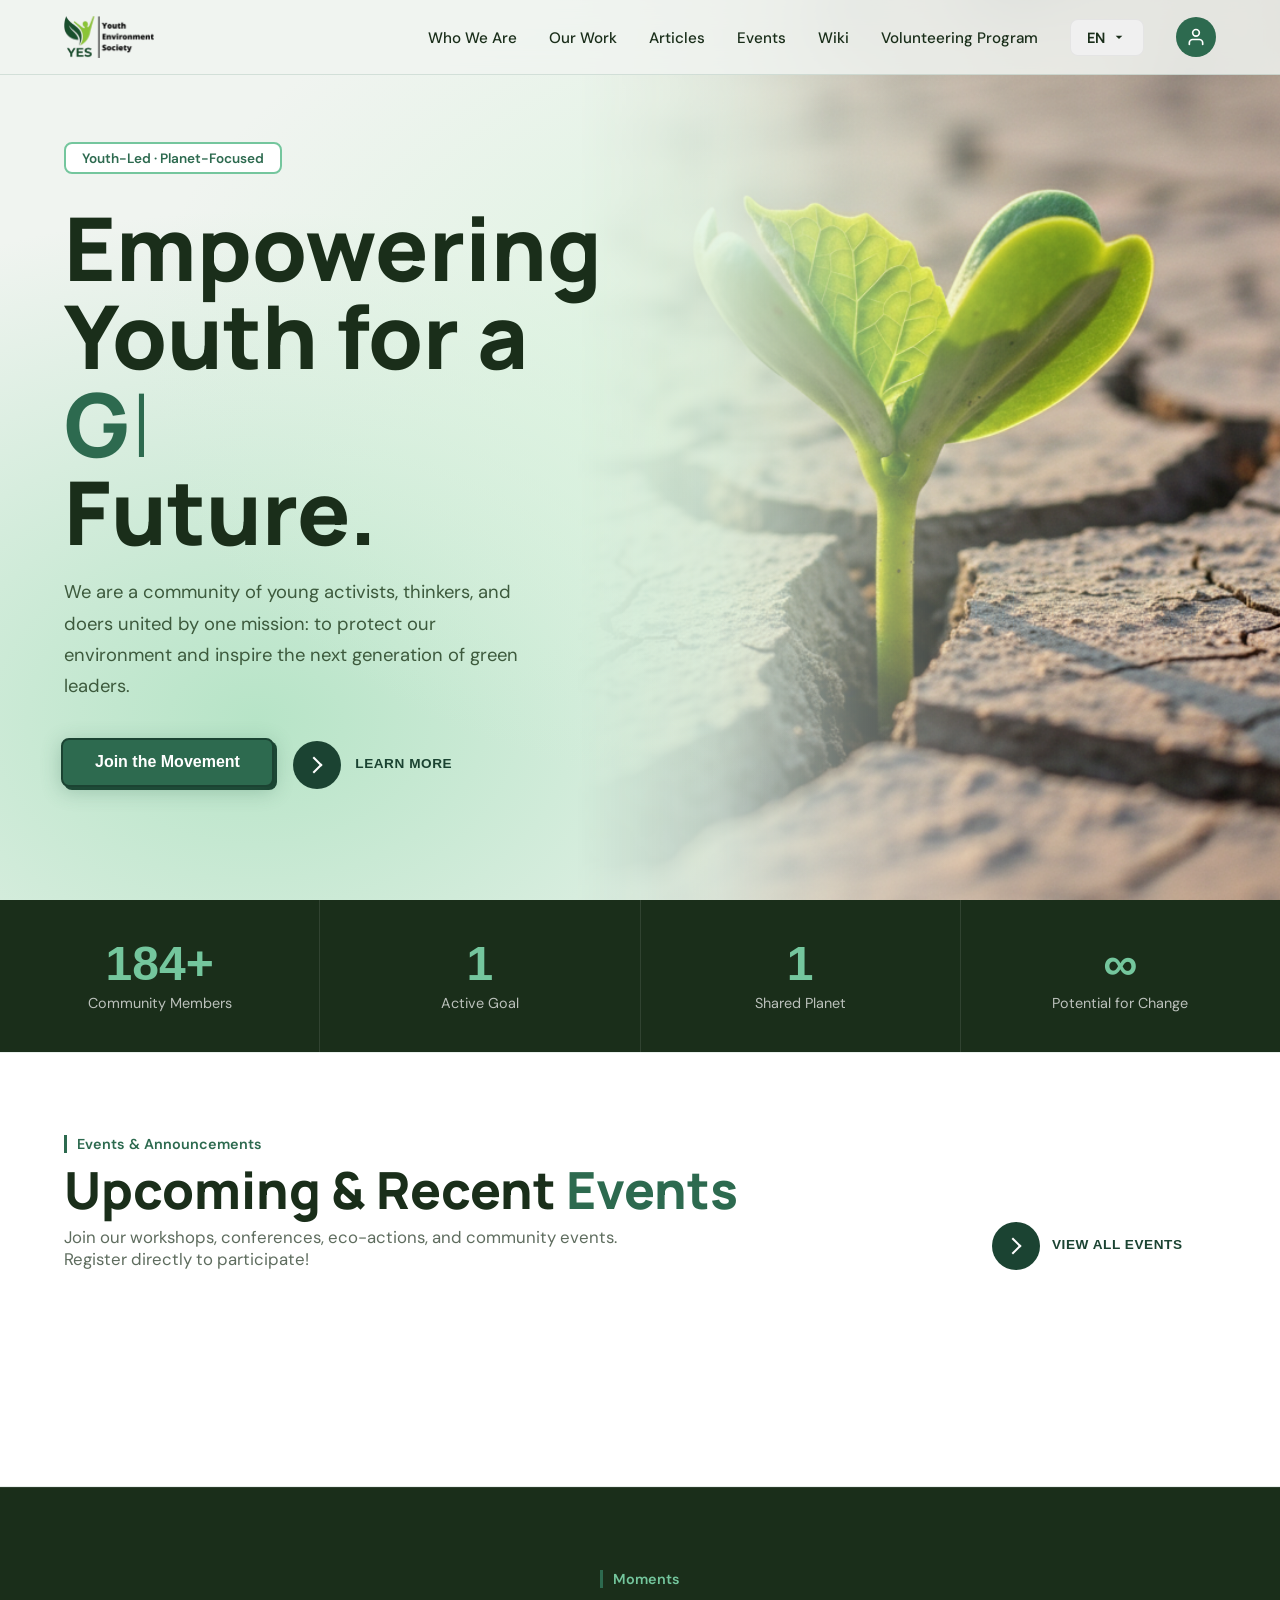
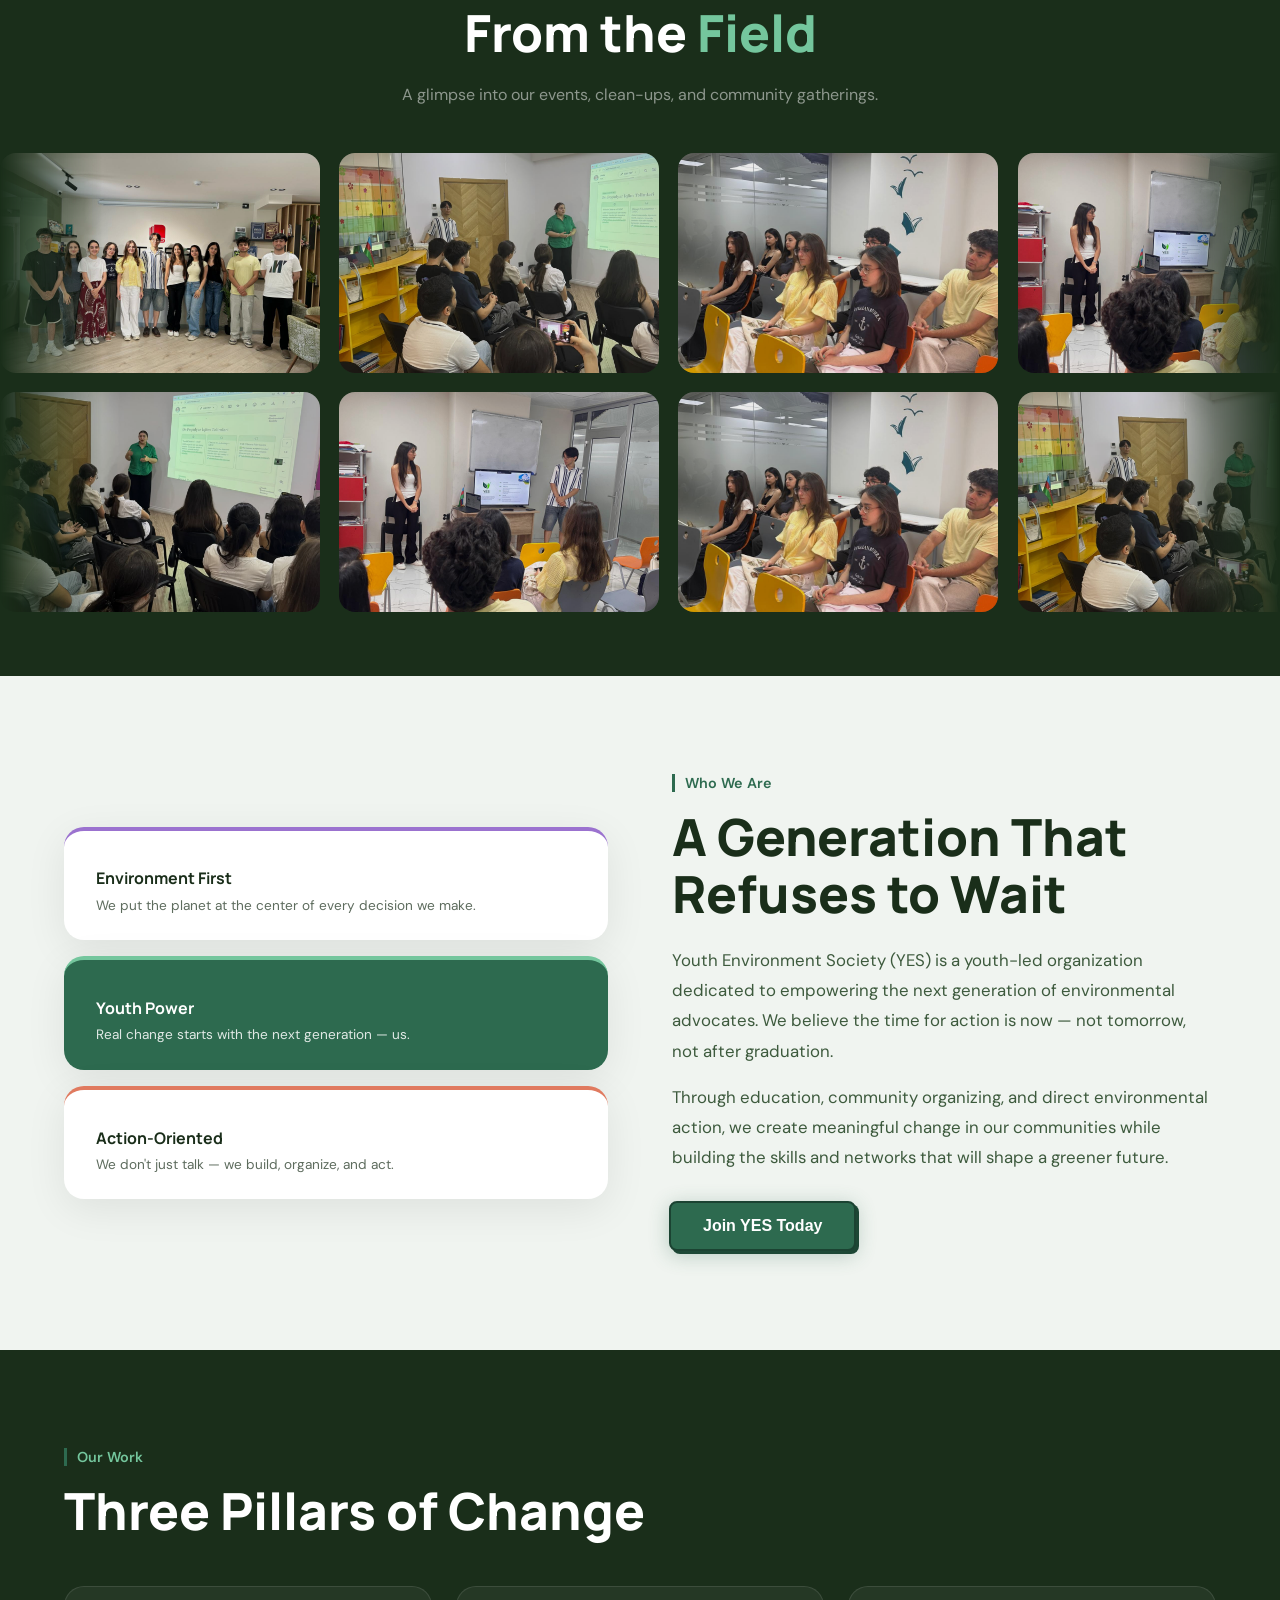
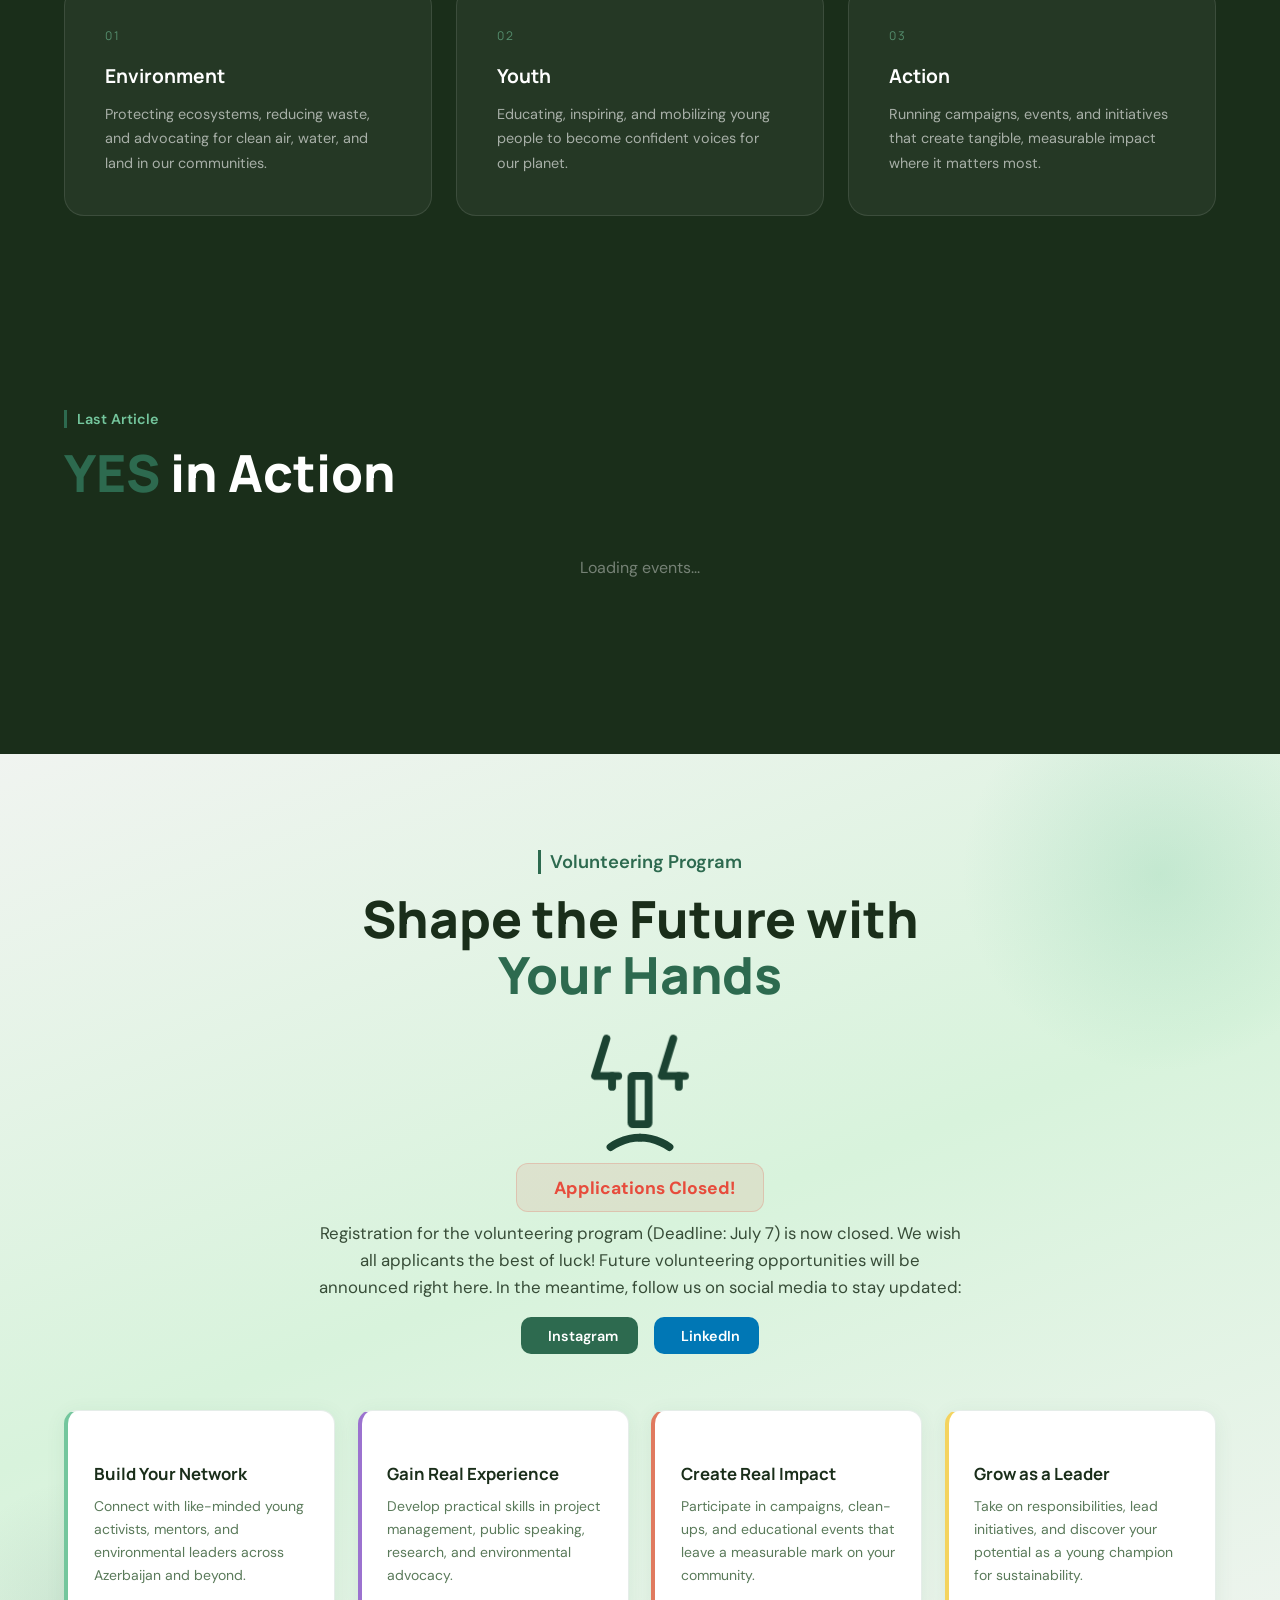
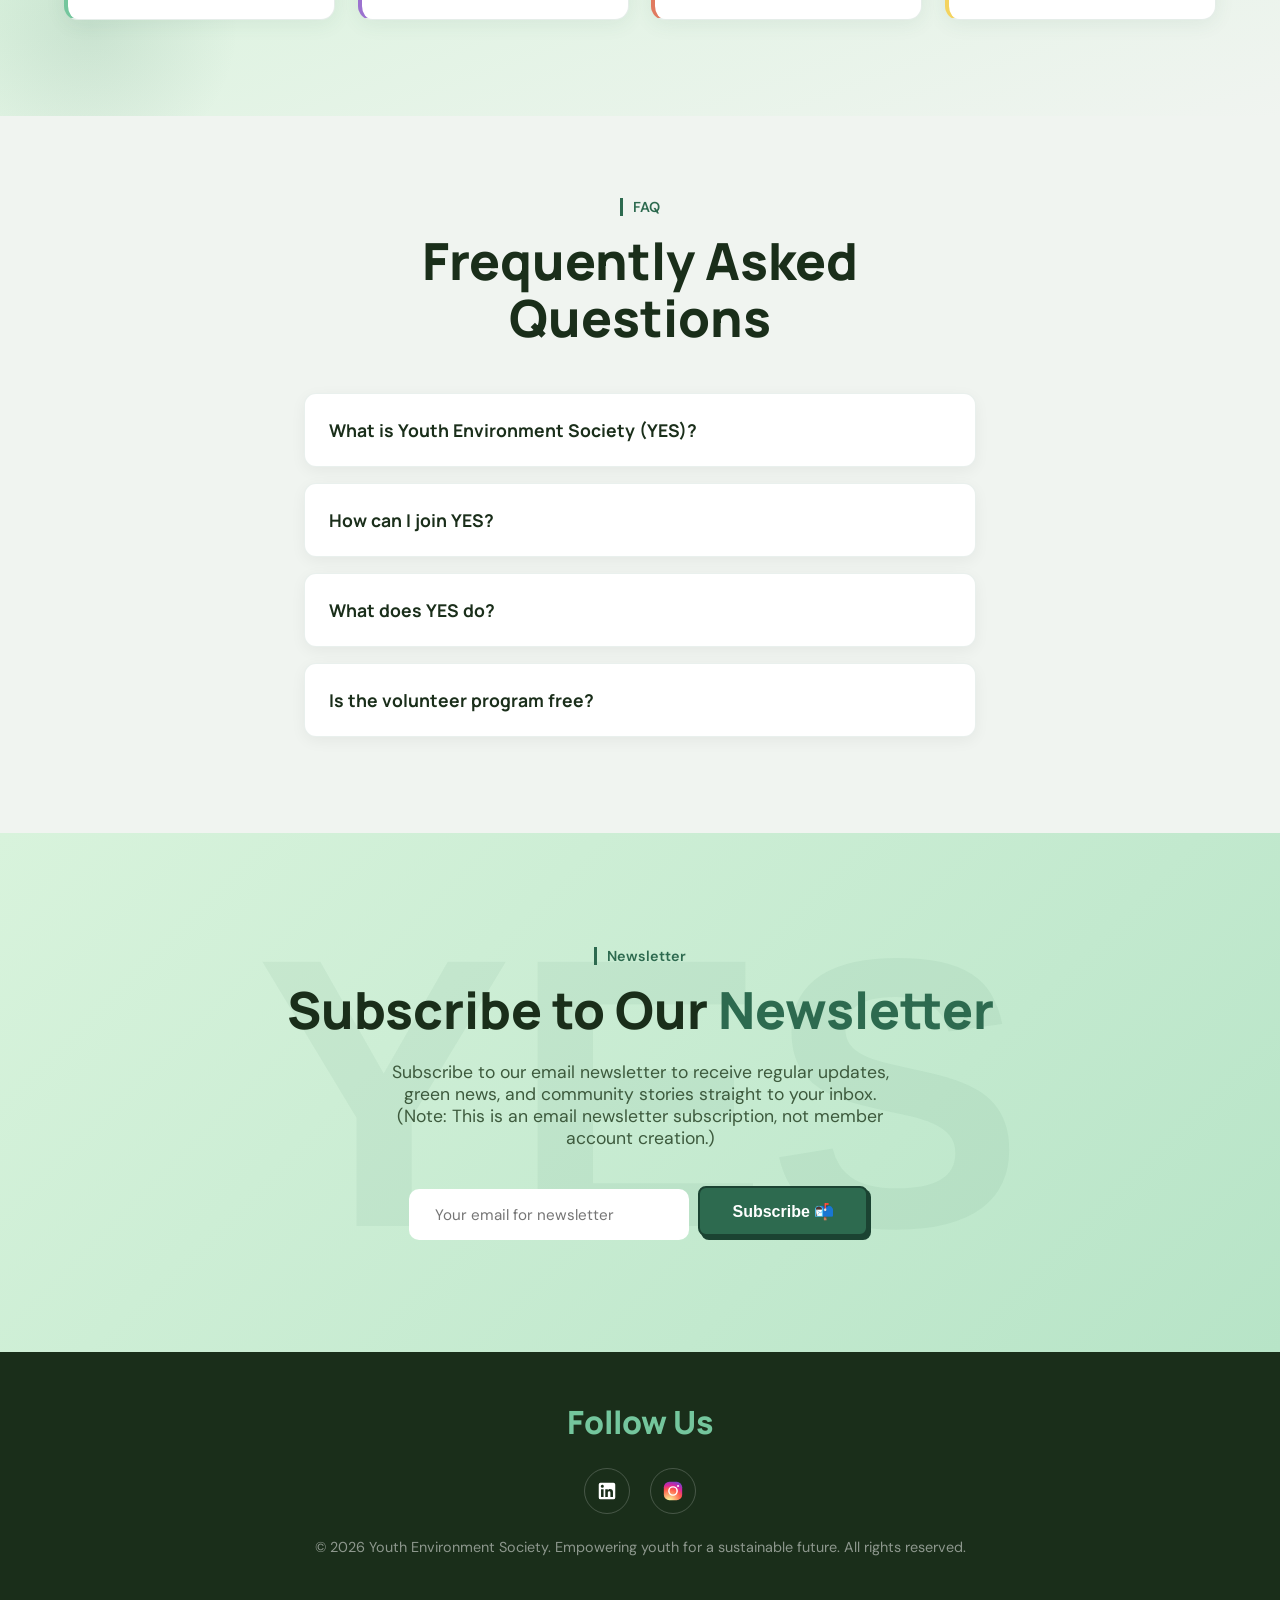
==== index.html @ 1492fd68 "feat: replace text logo with official graphic logo in navbar" ====
<!DOCTYPE html>
<html lang="en">

<head>
  <meta charset="UTF-8">
  <meta name="viewport" content="width=device-width, initial-scale=1.0">
  <title>Youth Environment Society — YES</title>
  <link rel="alternate" hreflang="az" href="https://youthensoc.org/az/" />
  <link rel="alternate" hreflang="en" href="https://youthensoc.org/" />
  <link rel="alternate" hreflang="x-default" href="https://youthensoc.org/" />
  <link
    href="https://fonts.googleapis.com/css2?family=Manrope:wght@700;800&family=DM+Sans:opsz,wght@9..40,400;9..40,500;9..40,600&display=swap"
    rel="stylesheet">
  <link rel="stylesheet" href="https://unpkg.com/@phosphor-icons/web@2.1.1/src/regular/style.css">
  <link rel="apple-touch-icon" sizes="180x180" href="favicon/apple-touch-icon.png">
  <link rel="icon" type="image/png" sizes="32x32" href="favicon/favicon-32x32.png">
  <link rel="icon" type="image/png" sizes="16x16" href="favicon/favicon-16x16.png">
  <link rel="manifest" href="favicon/site.webmanifest">
  <link rel="shortcut icon" href="favicon/favicon.ico">
  <link rel="stylesheet" href="css/accessibility.css?v=2.1">

  <!-- SEO Meta Tags -->
  <meta name="description"
    content="Youth Environment Society (YES) — Azərbaycanın gənc ekoloji liderləri üçün platforma. Könüllülük, ekoloji təhsil və davamlı gələcək naminə fəaliyyət.">
  <meta name="keywords"
    content="youth environment society, YES Azerbaijan, ekoloji gənclər, könüllülük, davamlılıq, ətraf mühit">
  <meta name="robots" content="index, follow">
  <meta name="author" content="Youth Environment Society — YES">
  <link rel="canonical" href="https://youthensoc.org/">

  <!-- Open Graph / Social Media -->
  <meta property="og:type" content="website">
  <meta property="og:url" content="https://youthensoc.org/">
  <meta property="og:title" content="Youth Environment Society — YES">
  <meta property="og:description"
    content="Empowering the next generation of environmental advocates for a sustainable future. Join Azerbaijan's youth-led green movement.">
  <meta property="og:image" content="https://youthensoc.org/plant-image.png">
  <meta property="og:image:width" content="1200">
  <meta property="og:image:height" content="630">
  <meta property="og:image:alt" content="Youth Environment Society — YES">
  <meta property="og:locale" content="en_US">
  <meta property="og:locale:alternate" content="az_AZ">
  <meta property="og:site_name" content="Youth Environment Society — YES">

  <!-- Twitter -->
  <meta name="twitter:card" content="summary_large_image">
  <meta name="twitter:url" content="https://youthensoc.org/">
  <meta name="twitter:title" content="Youth Environment Society — YES">
  <meta name="twitter:description"
    content="Empowering the next generation of environmental advocates for a sustainable future.">
  <meta name="twitter:image" content="https://youthensoc.org/plant-image.png">
  <meta name="twitter:site" content="@youthensoc">

  <!-- JSON-LD: Organization -->
  <script type="application/ld+json">
  {
    "@context": "https://schema.org",
    "@type": "Organization",
    "name": "Youth Environment Society",
    "alternateName": "YES",
    "url": "https://youthensoc.org/",
    "logo": "https://youthensoc.org/favicon/apple-touch-icon.png",
    "image": "https://youthensoc.org/plant-image.png",
    "description": "Youth Environment Society (YES) is a youth-led organization in Azerbaijan dedicated to empowering the next generation of environmental advocates through education, community organizing, and direct environmental action.",
    "foundingDate": "2024",
    "areaServed": "Azerbaijan",
    "knowsAbout": ["Environmental Advocacy", "Sustainability", "Youth Empowerment", "Climate Change", "Ecology"],
    "sameAs": [
      "https://www.instagram.com/youthensoc",
      "https://www.linkedin.com/company/youth-environment-society-yes/"
    ],
    "contactPoint": {
      "@type": "ContactPoint",
      "contactType": "General Inquiry",
      "url": "https://youthensoc.org/#join"
    }
  }
  </script>

  <!-- JSON-LD: FAQ -->
  <script type="application/ld+json">
  {
    "@context": "https://schema.org",
    "@type": "FAQPage",
    "mainEntity": [
      {
        "@type": "Question",
        "name": "What is Youth Environment Society (YES)?",
        "acceptedAnswer": {
          "@type": "Answer",
          "text": "Youth Environment Society (YES) is a youth-led environmental organization in Azerbaijan that empowers young people through education, community organizing, and direct environmental action for a sustainable future."
        }
      },
      {
        "@type": "Question",
        "name": "How can I join YES?",
        "acceptedAnswer": {
          "@type": "Answer",
          "text": "You can join YES by signing up on our website at youthensoc.org/#join or by registering as a volunteer through our volunteer program. It's free and open to all youth."
        }
      },
      {
        "@type": "Question",
        "name": "What does YES do?",
        "acceptedAnswer": {
          "@type": "Answer",
          "text": "YES focuses on three pillars: Environment (protecting ecosystems and advocating for clean air, water, and land), Youth (educating and mobilizing young people), and Action (running campaigns, events, and initiatives that create real impact)."
        }
      },
      {
        "@type": "Question",
        "name": "Is the volunteer program free?",
        "acceptedAnswer": {
          "@type": "Answer",
          "text": "Yes, the YES volunteer program is completely free to join and open to all youth. Registration takes only 2 minutes."
        }
      }
    ]
  }
  </script>


  <style>
    :root {
      --green: #2d6a4f;
      --lime: #74c69d;
      --bright: #b7e4c7;
      --yellow: #f4d35e;
      --pink: #e07a5f;
      --purple: #9b72cf;
      --bg: #f0f4f0;
      --dark: #1a2e1a;
    }

    * {
      margin: 0;
      padding: 0;
      box-sizing: border-box;
    }

    html {
      scroll-behavior: auto;
    }

    body {
      font-family: 'DM Sans', sans-serif;
      background: var(--bg);
      color: var(--dark);
      overflow-x: hidden;
    }

    /* NAV */
    nav {
      position: fixed;
      top: 0;
      width: 100%;
      z-index: 100;
      display: flex;
      align-items: center;
      justify-content: space-between;
      padding: 1rem 5%;
      background: rgba(240, 244, 240, 0.85);
      backdrop-filter: blur(12px);
      border-bottom: 1px solid rgba(45, 106, 79, 0.15);
    }

    .logo {
      display: flex;
      align-items: center;
      gap: 0.6rem;
      font-family: 'Manrope', sans-serif;
      font-weight: 800;
      font-size: 1.4rem;
      color: var(--green);
      text-decoration: none;
    }

    .site-logo-img {
      height: 42px;
      width: auto;
      object-fit: contain;
      display: block;
      transition: transform 0.2s ease;
    }

    .logo:hover .site-logo-img {
      transform: scale(1.02);
    }

    .logo-badge {
      background: var(--green);
      color: white;
      padding: 0.3rem 0.6rem;
      border-radius: 6px;
      font-size: 1.1rem;
      letter-spacing: 1px;
    }

    .nav-links {
      display: flex;
      gap: 2rem;
      list-style: none;
    }

    .nav-links a {
      font-size: 0.95rem;
      color: var(--dark);
      text-decoration: none;
      font-weight: 500;
      transition: color 0.2s;
    }

    .nav-links a:hover {
      color: var(--green);
    }

    .nav-cta {
      background: var(--green);
      color: white;
      padding: 0.6rem 1.4rem;
      border-radius: 10px;
      font-size: 0.9rem;
      font-weight: 600;
      text-decoration: none;
      transition: background 0.2s, transform 0.2s;
    }

    .nav-right {
      display: flex;
      align-items: center;
      gap: 2rem;
    }

    .menu-btn {
      display: none;
      background: none;
      border: none;
      color: var(--dark);
      cursor: pointer;
      z-index: 1002;
      padding: 0.5rem;
    }

    /* Language Dropdown */
    .lang-dropdown {
      position: relative;
      display: inline-block;
      z-index: 1000;
    }

    .lang-current {
      background: #f0f0f0;
      color: var(--dark);
      border: 1px solid rgba(0, 0, 0, 0.05);
      padding: 0.5rem 1rem;
      border-radius: 8px;
      font-size: 0.9rem;
      font-weight: 700;
      cursor: pointer;
      display: flex;
      align-items: center;
      gap: 0.4rem;
      font-family: 'Manrope', sans-serif;
      transition: background 0.2s;
    }

    .lang-current:hover {
      background: #e8e8e8;
    }

    .lang-current svg {
      width: 16px;
      height: 16px;
      fill: currentColor;
      transition: transform 0.2s;
    }

    .lang-dropdown:hover .lang-current svg {
      transform: rotate(180deg);
    }

    .lang-options {
      position: absolute;
      top: 100%;
      right: 0;
      background: white;
      border-radius: 12px;
      box-shadow: 0 10px 30px rgba(0, 0, 0, 0.1);
      padding: 0.5rem;
      min-width: 80px;
      opacity: 0;
      visibility: hidden;
      transform: translateY(10px);
      transition: all 0.2s cubic-bezier(0.165, 0.84, 0.44, 1);
      margin-top: 0.5rem;
    }

    .lang-dropdown:hover .lang-options {
      opacity: 1;
      visibility: visible;
      transform: translateY(0);
    }

    .lang-options button {
      display: block;
      width: 100%;
      padding: 0.5rem 1rem;
      border: none;
      background: none;
      color: var(--dark);
      text-align: left;
      font-size: 0.85rem;
      font-weight: 600;
      cursor: pointer;
      border-radius: 8px;
      font-family: 'DM Sans', sans-serif;
    }

    .lang-options button:hover {
      background: var(--bg);
      color: var(--green);
    }

    .lang-options button.active {
      background: rgba(45, 106, 79, 0.1);
      color: var(--green);
    }

    /* HERO */
    .hero {
      min-height: 100vh;
      display: flex;
      align-items: center;
      padding: 6rem 5% 4rem;
      position: relative;
      overflow: hidden;
    }

    .hero-bg {
      position: absolute;
      inset: 0;
      z-index: 0;
      background: radial-gradient(ellipse at 70% 40%, #d8f3dc 0%, transparent 60%),
        radial-gradient(ellipse at 20% 80%, #b7e4c7 0%, transparent 50%);
    }

    /* ── PLANT IMAGE (v2 only) ── */
    .hero-plant {
      position: absolute;
      right: 0;
      top: 0;
      height: 100%;
      width: 55%;
      z-index: 1;
      pointer-events: none;
    }

    .hero-plant img {
      position: absolute;
      right: 0;
      top: 0;
      height: 100%;
      width: 100%;
      object-fit: cover;
      object-position: center top;
      /* fade from transparent on left → fully visible on right */
      -webkit-mask-image: linear-gradient(to right, transparent 0%, rgba(0, 0, 0, 0.15) 20%, rgba(0, 0, 0, 0.55) 40%, rgba(0, 0, 0, 0.85) 65%, black 100%);
      mask-image: linear-gradient(to right, transparent 0%, rgba(0, 0, 0, 0.15) 20%, rgba(0, 0, 0, 0.55) 40%, rgba(0, 0, 0, 0.85) 65%, black 100%);
    }



    .hero-content {
      position: relative;
      z-index: 2;
      max-width: 620px;
    }

    .hero-tag {
      display: inline-flex;
      align-items: center;
      gap: 0.4rem;
      background: white;
      border: 2px solid var(--lime);
      padding: 0.35rem 1rem;
      border-radius: 8px;
      font-size: 0.85rem;
      font-weight: 600;
      color: var(--green);
      margin-bottom: 1.8rem;
      animation: fadeUp 0.7s ease both;
    }



    h1 {
      font-family: 'Manrope', sans-serif;
      font-size: clamp(3rem, 7vw, 5.5rem);
      font-weight: 800;
      line-height: 1.0;
      color: var(--dark);
      margin-bottom: 1.4rem;
      /* No opacity:0 start — H1 must be visible immediately for SEO */
      animation: fadeUpVisible 0.4s ease;
    }

    h1 em {
      color: var(--green);
      font-style: normal;
    }

    .hero-typewriter-line {
      display: inline-block;
      min-height: 1em;
      line-height: 1.0;
    }

    .hero-typewriter {
      color: var(--green);
      font-style: normal;
      display: inline-block;
      min-height: 1em;
      vertical-align: baseline;
    }

    .typewriter-cursor {
      display: inline-block;
      color: var(--green);
      font-weight: 300;
      margin-left: 2px;
      animation: typewriterBlink 0.9s steps(2, start) infinite;
      user-select: none;
      vertical-align: baseline;
    }

    .hero-future-word {
      display: inline-block;
    }

    @keyframes typewriterBlink {
      0%, 100% {
        opacity: 1;
      }
      50% {
        opacity: 0;
      }
    }

    .hero-sub {
      font-size: 1.15rem;
      line-height: 1.7;
      color: #3d5a3d;
      max-width: 480px;
      margin-bottom: 2.4rem;
      animation: fadeUp 0.7s 0.2s ease both;
    }

    .hero-btns {
      display: flex;
      gap: 1rem;
      flex-wrap: wrap;
      animation: fadeUp 0.7s 0.3s ease both;
    }

    /* ── Neo-Brutalist Button ── */
    .neo-btn-wrap {
      --nb-color: #2d6a4f;
      --nb-shadow: #1b4332;
      --nb-text: #ffffff;
      --nb-radius: 8px;
      display: inline-block;
      background: var(--nb-shadow);
      border-radius: var(--nb-radius);
      text-decoration: none;
    }

    .neo-btn-wrap .btn-primary,
    .neo-btn-wrap.btn-primary {
      display: block;
      background: var(--nb-color);
      color: var(--nb-text);
      padding: 0.85rem 2rem;
      border-radius: var(--nb-radius);
      font-weight: 700;
      font-size: 1rem;
      text-decoration: none;
      border: 2.5px solid var(--nb-shadow);
      transform: translate(-3px, -3px);
      transition: transform 0.12s ease, box-shadow 0.12s ease;
      cursor: pointer;
      font-family: 'Space Grotesk', sans-serif;
      white-space: nowrap;
    }

    .neo-btn-wrap:hover .btn-primary,
    .neo-btn-wrap.btn-primary:hover {
      transform: translate(-5px, -5px);
    }

    .neo-btn-wrap:active .btn-primary,
    .neo-btn-wrap.btn-primary:active {
      transform: translate(0, 0);
    }

    /* Fallback bare .btn-primary (not wrapped) */
    .btn-primary {
      background: var(--green);
      color: white;
      padding: 0.85rem 2rem;
      border-radius: 10px;
      font-weight: 700;
      font-size: 1rem;
      text-decoration: none;
      transition: transform 0.2s, box-shadow 0.2s;
      box-shadow: 0 4px 20px rgba(45, 106, 79, 0.3);
    }

    .btn-primary:hover {
      transform: translateY(-3px);
      box-shadow: 0 8px 30px rgba(45, 106, 79, 0.4);
    }

    /* ── Animated Learn More Button (circle-arrow style) ── */
    .btn-secondary {
      position: relative;
      display: inline-block;
      cursor: pointer;
      outline: none;
      border: 0;
      vertical-align: middle;
      text-decoration: none;
      background: transparent;
      padding: 0;
      font-size: inherit;
      font-family: inherit;
      width: 12rem;
      height: auto;
    }

    .btn-secondary .circle {
      transition: all 0.45s cubic-bezier(0.65, 0, 0.076, 1);
      position: relative;
      display: block;
      margin: 0;
      width: 3rem;
      height: 3rem;
      background: #1b4332;
      border-radius: 1.625rem;
    }

    .btn-secondary .circle .icon {
      transition: all 0.45s cubic-bezier(0.65, 0, 0.076, 1);
      position: absolute;
      top: 0;
      bottom: 0;
      margin: auto;
      background: #fff;
    }

    .btn-secondary .circle .icon.arrow {
      transition: all 0.45s cubic-bezier(0.65, 0, 0.076, 1);
      left: 0.625rem;
      width: 1.125rem;
      height: 0.125rem;
      background: none;
    }

    .btn-secondary .circle .icon.arrow::before {
      position: absolute;
      content: "";
      top: -0.29rem;
      right: 0.0625rem;
      width: 0.625rem;
      height: 0.625rem;
      border-top: 0.125rem solid #fff;
      border-right: 0.125rem solid #fff;
      transform: rotate(45deg);
    }

    .btn-secondary .button-text {
      transition: all 0.45s cubic-bezier(0.65, 0, 0.076, 1);
      position: absolute;
      top: 0;
      left: 0;
      right: 0;
      bottom: 0;
      padding: 0.75rem 0;
      margin: 0 0 0 1.85rem;
      color: #1b4332;
      font-weight: 700;
      line-height: 1.6;
      text-align: center;
      text-transform: uppercase;
      font-family: 'Space Grotesk', sans-serif;
      font-size: 0.85rem;
      letter-spacing: 0.04em;
    }

    .btn-secondary:hover .circle {
      width: 100%;
    }

    .btn-secondary:hover .circle .icon.arrow {
      background: #fff;
      transform: translate(1rem, 0);
    }

    .btn-secondary:hover .button-text {
      color: #fff;
    }

    .btn-secondary.btn-events-all {
      width: 14rem;
    }
    .btn-secondary.btn-events-all .button-text {
      left: 3rem;
      right: 0.6rem;
      margin: 0;
      text-align: left;
      padding: 0.75rem 0 0.75rem 0.75rem;
      white-space: nowrap;
    }

    @keyframes fadeUp {
      from {
        opacity: 0;
        transform: translateY(24px);
      }

      to {
        opacity: 1;
        transform: translateY(0);
      }
    }

    /* H1-safe animation: starts visible, no opacity:0 flash */
    @keyframes fadeUpVisible {
      from {
        opacity: 1;
        transform: translateY(10px);
      }

      to {
        opacity: 1;
        transform: translateY(0);
      }
    }

    /* STATS */
    .stats {
      display: flex;
      gap: 0;
      flex-wrap: wrap;
      background: var(--dark);
      color: white;
      padding: 0;
    }

    .stat {
      flex: 1;
      min-width: 200px;
      padding: 2.5rem 3rem;
      border-right: 1px solid rgba(255, 255, 255, 0.1);
      text-align: center;
      transition: background 0.3s;
    }

    .stat:last-child {
      border-right: none;
    }

    .stat:hover {
      background: var(--green);
    }

    .stat-number {
      font-family: 'Space Grotesk', sans-serif;
      font-size: 3rem;
      font-weight: 800;
      color: var(--lime);
      line-height: 1;
    }

    .stat-label {
      font-size: 0.9rem;
      opacity: 0.7;
      margin-top: 0.4rem;
    }

    /* WHO WE ARE */
    .section {
      padding: 6rem 5%;
    }

    .section-tag {
      font-family: 'DM Sans', sans-serif;
      font-weight: 600;
      font-size: 0.9rem;
      letter-spacing: 0;
      text-transform: none;
      color: var(--green);
      margin-bottom: 1rem;
      border-left: 3px solid var(--green);
      padding-left: 0.6rem;
      display: inline-block;
    }

    .section-title {
      font-family: 'Manrope', sans-serif;
      font-weight: 800;
      font-size: clamp(2rem, 4vw, 3.2rem);
      line-height: 1.1;
      color: var(--dark);
      margin-bottom: 1.5rem;
    }

    .who-grid {
      display: grid;
      grid-template-columns: 1fr 1fr;
      gap: 4rem;
      align-items: center;
    }

    .who-visual {
      display: flex;
      flex-direction: column;
      gap: 1rem;
    }

    .who-card {
      flex: 1;
      background: white;
      border-radius: 20px;
      padding: 1.5rem 2rem;
      box-shadow: 0 10px 40px rgba(0, 0, 0, 0.08);
    }

    .wc1 {
      border-top: 4px solid var(--purple);
    }

    .wc2 {
      border-top: 4px solid var(--pink);
    }

    .wc3 {
      border-top: 4px solid var(--lime);
      background: var(--green);
      color: white;
    }

    .wc-icon {
      font-size: 2rem;
      margin-bottom: 0.8rem;
      color: var(--green);
      line-height: 1;
    }

    .wc3 .wc-icon {
      color: var(--lime);
    }

    .wc-title {
      font-family: 'Manrope', sans-serif;
      font-weight: 700;
      font-size: 1rem;
      margin-bottom: 0.4rem;
    }

    .wc-desc {
      font-size: 0.85rem;
      opacity: 0.7;
      line-height: 1.5;
    }

    .wc3 .wc-desc {
      opacity: 0.85;
    }

    .who-text p {
      font-size: 1.05rem;
      line-height: 1.8;
      color: #3d5a3d;
      margin-bottom: 1rem;
    }

    /* PILLARS */
    .pillars {
      background: var(--dark);
    }

    .pillars .section-title {
      color: white;
    }

    .pillars .section-tag {
      color: var(--lime);
    }

    .pillars-grid {
      display: grid;
      grid-template-columns: repeat(3, 1fr);
      gap: 1.5rem;
      margin-top: 3rem;
    }

    .pillar {
      background: rgba(255, 255, 255, 0.05);
      border: 1px solid rgba(255, 255, 255, 0.1);
      border-radius: 20px;
      padding: 2.5rem;
      transition: background 0.3s, transform 0.3s;
      cursor: default;
    }

    .pillar:hover {
      background: rgba(116, 198, 157, 0.12);
    }

    .pillar-num {
      font-family: 'Manrope', sans-serif;
      font-size: 0.75rem;
      letter-spacing: 2px;
      color: var(--lime);
      opacity: 0.6;
      margin-bottom: 1rem;
    }

    .pillar-icon {
      font-size: 2rem;
      margin-bottom: 1.2rem;
      color: var(--lime);
      line-height: 1;
    }

    .pillar h3 {
      font-family: 'Manrope', sans-serif;
      font-weight: 700;
      font-size: 1.2rem;
      color: white;
      margin-bottom: 0.8rem;
    }

    .pillar p {
      font-size: 0.9rem;
      color: rgba(255, 255, 255, 0.6);
      line-height: 1.7;
    }

    /* JOIN */
    .join {
      text-align: center;
      padding: 7rem 5%;
      background: linear-gradient(135deg, #d8f3dc 0%, #b7e4c7 100%);
      position: relative;
      overflow: hidden;
    }

    .join::before {
      content: 'YES';
      position: absolute;
      font-family: 'Space Grotesk', sans-serif;
      font-weight: 800;
      font-size: 30vw;
      color: rgba(45, 106, 79, 0.06);
      top: 50%;
      left: 50%;
      transform: translate(-50%, -50%);
      white-space: nowrap;
      pointer-events: none;
    }

    .join .section-title {
      position: relative;
    }

    .join p {
      font-size: 1.1rem;
      color: #3d5a3d;
      max-width: 500px;
      margin: 0 auto 2.5rem;
      position: relative;
    }

    .join-form {
      display: flex;
      gap: 0.8rem;
      justify-content: center;
      flex-wrap: wrap;
      position: relative;
    }

    .join-form input {
      padding: 0.85rem 1.5rem;
      border-radius: 10px;
      border: 2px solid transparent;
      background: white;
      font-family: 'DM Sans', sans-serif;
      font-size: 0.95rem;
      width: 280px;
      outline: none;
      transition: border-color 0.2s;
    }

    .join-form input:focus {
      border-color: var(--green);
    }

    /* Neo-Brutalist subscribe button */
    .join-form .nb-subscribe-wrap {
      display: inline-block;
      background: #1b4332;
      border-radius: 8px;
    }

    .join-form button {
      background: #2d6a4f;
      color: white;
      padding: 0.85rem 2rem;
      border-radius: 8px;
      font-weight: 700;
      font-size: 1rem;
      border: 2.5px solid #1b4332;
      cursor: pointer;
      font-family: 'Space Grotesk', sans-serif;
      transform: translate(-3px, -3px);
      transition: transform 0.12s ease;
      display: block;
    }

    .join-form button:hover:not(:disabled) {
      transform: translate(-5px, -5px);
    }

    .join-form button:active:not(:disabled) {
      transform: translate(0, 0);
    }

    .join-form button:disabled {
      opacity: 0.65;
      cursor: not-allowed;
      transform: translate(-3px, -3px);
    }

    .form-msg {
      width: 100%;
      text-align: center;
      font-size: 0.95rem;
      font-weight: 600;
      margin-top: 0.8rem;
      padding: 0.6rem 1.2rem;
      border-radius: 8px;
      display: none;
    }

    .form-msg.success {
      background: rgba(45, 106, 79, 0.12);
      color: var(--green);
      display: block;
    }

    .form-msg.error {
      background: rgba(224, 122, 95, 0.15);
      color: #b94a2c;
      display: block;
    }

    .form-msg.dup {
      background: rgba(244, 211, 94, 0.3);
      color: #7a6200;
      display: block;
    }

    /* FOOTER */
    footer {
      background: var(--dark);
      color: white;
      padding: 3rem 5%;
      text-align: center;
    }

    .footer-logo {
      font-family: 'Manrope', sans-serif;
      font-weight: 800;
      font-size: 2rem;
      color: var(--lime);
      margin-bottom: 1rem;
    }

    footer p {
      opacity: 0.5;
      font-size: 0.9rem;
    }

    .social-links {
      display: flex;
      justify-content: center;
      gap: 1.2rem;
      margin: 1.5rem 0;
      list-style: none;
    }

    .social-links a {
      width: 46px;
      height: 46px;
      border-radius: 50%;
      border: 1px solid rgba(255, 255, 255, 0.2);
      display: flex;
      align-items: center;
      justify-content: center;
      color: white;
      text-decoration: none;
      transition: background 0.2s, border-color 0.2s, transform 0.2s;
    }

    .social-links a:hover {
      background: rgba(225, 48, 108, 0.25);
      border-color: #e1306c;
      transform: scale(1.12);
    }

    .social-links a.linkedin:hover {
      background: rgba(0, 119, 181, 0.25);
      border-color: #0077b5;
    }

    .social-links a svg {
      width: 22px;
      height: 22px;
    }

    /* ─── RESPONSIVE ──────────────────────────────────── */

    /* ── PHOTO CAROUSEL SECTION ── */
    .photo-carousel-section {
      background: var(--dark);
      border-top: 1px solid rgba(255, 255, 255, 0.08);
      padding: 5rem 0 4rem;
      overflow: hidden;
    }

    .carousel-header {
      text-align: center;
      padding: 0 5%;
      margin-bottom: 3rem;
    }

    .carousel-header .section-tag {
      color: var(--lime);
    }

    .carousel-header .section-title {
      color: white;
    }

    .carousel-sub {
      color: rgba(255, 255, 255, 0.5);
      font-size: 1rem;
      margin-top: 0.5rem;
    }

    .marquee-outer {
      display: flex;
      flex-direction: column;
      gap: 1.2rem;
    }

    .marquee-track {
      display: flex;
      overflow: hidden;
      width: 100%;
      user-select: none;
      /* Edge fade mask */
      -webkit-mask-image: linear-gradient(to right, transparent 0%, black 8%, black 92%, transparent 100%);
      mask-image: linear-gradient(to right, transparent 0%, black 8%, black 92%, transparent 100%);
    }

    .marquee-inner {
      display: flex;
      gap: 1.2rem;
      flex-shrink: 0;
      padding-right: 1.2rem;
      will-change: transform;
    }

    /* Row 1 — continuously scrolls left */
    .marquee-track-1 .marquee-inner {
      animation: marqueeScrollLeft 55s linear infinite !important;
    }

    /* Row 2 — continuously scrolls right */
    .marquee-track-2 .marquee-inner {
      animation: marqueeScrollRight 55s linear infinite !important;
    }

    @keyframes marqueeScrollLeft {
      0%   { transform: translate3d(0, 0, 0); }
      100% { transform: translate3d(-100%, 0, 0); }
    }

    @keyframes marqueeScrollRight {
      0%   { transform: translate3d(-100%, 0, 0); }
      100% { transform: translate3d(0, 0, 0); }
    }

    .photo-slide {
      flex-shrink: 0;
      width: 320px;
      height: 220px;
      border-radius: 16px;
      overflow: hidden;
      position: relative;
      cursor: pointer;
      background: rgba(255, 255, 255, 0.04);
    }

    .photo-slide img {
      width: 100%;
      height: 100%;
      object-fit: cover;
      object-position: center;
      display: block;
      transition: transform 0.5s ease, filter 0.3s ease;
      filter: brightness(0.92);
    }

    .photo-slide:hover img {
      transform: scale(1.05);
      filter: brightness(1);
    }

    .slide-label {
      position: absolute;
      bottom: 0;
      left: 0;
      right: 0;
      padding: 0.8rem 1rem;
      background: linear-gradient(to top, rgba(15, 36, 21, 0.95) 0%, rgba(15, 36, 21, 0.6) 60%, transparent 100%);
      color: white;
      font-size: 0.84rem;
      font-weight: 700;
      font-family: 'Space Grotesk', sans-serif;
      letter-spacing: 0.5px;
      opacity: 0;
      transform: translateY(4px);
      transition: opacity 0.3s ease, transform 0.3s ease;
    }

    .photo-slide:hover .slide-label {
      opacity: 1;
      transform: translateY(0);
    }

    @media (max-width: 768px) {
      .photo-slide { width: 250px; height: 175px; border-radius: 12px; }
      .marquee-inner { gap: 0.8rem; padding-right: 0.8rem; }
      .photo-carousel-section { padding: 3.5rem 0 2.5rem; }
    }

    /* Tablet – 1024px */
    /* GALLERY */

    .gallery-grid {
      display: grid;
      grid-template-columns: repeat(auto-fit, minmax(300px, 1fr));
      gap: 1.5rem;
      margin-top: 3rem;
    }

    .event-card {
      background: rgba(255, 255, 255, 0.05);
      border: 1px solid rgba(255, 255, 255, 0.1);
      border-radius: 20px;
      overflow: hidden;
      transition: transform 0.3s ease, background 0.3s;
    }

    .event-card:hover {
      background: rgba(116, 198, 157, 0.12);
    }

    .event-img {
      width: 100%;
      height: 220px;
      object-fit: cover;
      opacity: 0.9;
    }

    .event-info {
      padding: 1.5rem;
      display: flex;
      flex-direction: column;
      gap: 0.5rem;
      position: relative;
    }

    .event-info h3 {
      color: white;
      margin-bottom: 0.2rem;
      font-family: 'Space Grotesk', sans-serif;
      font-size: 1.1rem;
    }

    .event-info p {
      font-size: 0.85rem;
      color: rgba(255, 255, 255, 0.6);
      line-height: 1.5;
      display: -webkit-box;
      -webkit-line-clamp: 3;
      line-clamp: 3;
      -webkit-box-orient: vertical;
      overflow: hidden;
      margin-bottom: 3rem;
      /* Space for sharing button */
    }

    .card-share-btn {
      position: absolute;
      bottom: 1.2rem;
      right: 1.2rem;
      background: rgba(255, 255, 255, 0.1);
      color: white;
      border: 1px solid rgba(255, 255, 255, 0.2);
      border-radius: 50%;
      width: 36px;
      height: 36px;
      display: flex;
      align-items: center;
      justify-content: center;
      cursor: pointer;
      transition: all 0.2s ease;
      font-size: 1rem;
    }

    .card-share-btn:hover {
      background: var(--green);
      border-color: var(--green);
      transform: scale(1.1);
    }

    @media (max-width: 1024px) {
      .who-grid {
        gap: 2.5rem;
      }

      .wc1 {
        width: 200px;
      }

      .wc2 {
        width: 190px;
      }

      .wc3 {
        width: 180px;
      }

      .pillars-grid {
        grid-template-columns: repeat(2, 1fr);
      }

      h1 {
        font-size: clamp(2.4rem, 6vw, 4.5rem);
      }

      .hero-plant {
        width: 48%;
      }
    }

    /* Mobile – 768px */
    @media (max-width: 768px) {

      /* NAV */
      nav {
        padding: 1rem 4%;
        gap: 0.5rem;
      }

      .nav-right {
        gap: 0.8rem;
      }

      .nav-links {
        display: flex;
        flex-direction: column;
        position: fixed;
        top: 0;
        right: -100%;
        width: 250px;
        height: 100vh;
        background: var(--bg);
        box-shadow: -5px 0 15px rgba(0, 0, 0, 0.1);
        padding: 6rem 2rem 2rem;
        transition: right 0.3s ease;
        z-index: 1001;
      }

      .nav-links.active {
        right: 0;
      }

      .nav-links li {
        width: 100%;
      }

      .nav-links a {
        display: block;
        padding: 1rem 0;
        font-size: 1.1rem;
        border-bottom: 1px solid rgba(0, 0, 0, 0.05);
      }

      .menu-btn {
        display: flex;
        align-items: center;
        justify-content: center;
      }

      .logo {
        font-size: 1.1rem;
      }

      .nav-cta {
        padding: 0.5rem 1rem;
        font-size: 0.82rem;
      }

      /* HERO */
      .hero {
        padding: 6.8rem 4% 3rem;
        min-height: auto;
      }

      .hero-content {
        max-width: 100%;
      }

      /* Plant hidden on small screens so it doesn't crowd text */
      .hero-plant {
        display: none;
      }

      h1 {
        font-size: clamp(2rem, 8vw, 3.2rem);
        line-height: 1.1;
      }

      .hero-sub {
        font-size: 1rem;
        max-width: 100%;
      }

      .hero-btns {
        flex-direction: column;
        align-items: flex-start;
        gap: 0.75rem;
      }

      .btn-primary {
        width: 100%;
        text-align: center;
        padding: 0.8rem 1.5rem;
        font-size: 0.95rem;
      }

      .btn-secondary {
        width: 12rem;
      }

      .neo-btn-wrap {
        width: 100%;
        max-width: 360px;
      }

      .neo-btn-wrap .btn-primary {
        width: 100%;
        box-sizing: border-box;
      }

      .nb-subscribe-wrap {
        width: 100%;
        max-width: 360px;
      }

      .nb-subscribe-wrap button {
        width: 100%;
        box-sizing: border-box;
      }



      /* STATS */
      .stat {
        flex: 1 1 50%;
        min-width: 0;
        padding: 1.8rem 1.5rem;
        border-right: none;
        border-bottom: 1px solid rgba(255, 255, 255, 0.1);
      }

      .stat-number {
        font-size: 2.2rem;
      }

      /* WHO WE ARE */
      .section {
        padding: 4rem 4%;
      }

      .who-grid {
        display: flex;
        flex-direction: column-reverse;
        gap: 2rem;
      }

      .who-visual {
        flex-direction: column;
        gap: 1rem;
        margin-bottom: 1rem;
      }

      .who-card {
        width: 100%;
        padding: 1.5rem 1.8rem;
        min-height: 0;
      }

      /* PILLARS */
      .pillars-grid {
        grid-template-columns: 1fr;
        gap: 1rem;
        margin-top: 2rem;
      }

      .pillar {
        padding: 1.8rem;
      }

      /* JOIN */
      .join {
        padding: 5rem 4%;
      }

      .join-form {
        flex-direction: column;
        align-items: center;
      }

      .join-form input {
        width: 100%;
        max-width: 360px;
      }

      .join-form .btn-primary {
        width: 100%;
        max-width: 360px;
        text-align: center;
      }

      /* FOOTER */
      footer {
        padding: 2.5rem 4%;
      }
    }

    /* Small mobile – 480px */
    @media (max-width: 480px) {
      nav {
        padding: 0.9rem 4%;
      }

      .logo-badge {
        font-size: 0.9rem;
        padding: 0.2rem 0.45rem;
      }

      .site-logo-img {
        height: 34px;
      }

      .logo {
        font-size: 0.95rem;
        gap: 0.4rem;
      }

      .nav-cta {
        font-size: 0.78rem;
        padding: 0.45rem 0.8rem;
      }

      h1 {
        font-size: clamp(1.7rem, 9vw, 2.6rem);
      }

      .section-title {
        font-size: clamp(1.5rem, 6vw, 2rem);
      }

      .stat {
        flex: 1 1 100%;
      }

      .stat-number {
        font-size: 2rem;
      }

      .pillar {
        padding: 1.4rem;
      }

      .footer-logo {
        font-size: 1.5rem;
      }
    }

    /* ─── VOLUNTEER PROGRAM SECTION ──────────────────── */
    .volunteer {
      background: linear-gradient(160deg, #f0f4f0 0%, #d8f3dc 50%, #f0f4f0 100%);
      position: relative;
      overflow: hidden;
    }

    .volunteer::before {
      content: '';
      position: absolute;
      top: -80px;
      right: -80px;
      width: 400px;
      height: 400px;
      background: radial-gradient(circle, rgba(116, 198, 157, 0.25) 0%, transparent 70%);
      pointer-events: none;
    }

    .volunteer::after {
      content: '';
      position: absolute;
      bottom: -60px;
      left: -60px;
      width: 300px;
      height: 300px;
      background: radial-gradient(circle, rgba(45, 106, 79, 0.12) 0%, transparent 70%);
      pointer-events: none;
    }

    .volunteer-header {
      text-align: center;
      max-width: 680px;
      margin: 0 auto 2rem;
      position: relative;
      z-index: 1;
    }

    .volunteer-header .section-tag {
      font-size: 1.15rem;
    }

    .volunteer-header .section-title {
      margin-bottom: 1rem;
    }

    .volunteer-header p {
      font-size: 1.1rem;
      line-height: 1.75;
      color: #3d5a3d;
    }

    .volunteer-cards {
      display: grid;
      grid-template-columns: repeat(4, 1fr);
      gap: 1.4rem;
      position: relative;
      z-index: 1;
    }

    .vol-card {
      background: white;
      border-radius: 14px;
      padding: 2rem 1.6rem;
      box-shadow: 0 4px 20px rgba(45, 106, 79, 0.08);
      transition: transform 0.3s ease, box-shadow 0.3s ease;
      border: 1.5px solid rgba(45, 106, 79, 0.12);
      border-left: 4px solid transparent;
    }

    .vol-card:nth-child(1) {
      border-left-color: var(--lime);
    }

    .vol-card:nth-child(2) {
      border-left-color: var(--purple);
    }

    .vol-card:nth-child(3) {
      border-left-color: var(--pink);
    }

    .vol-card:nth-child(4) {
      border-left-color: var(--yellow);
    }

    .vol-card:hover {
      box-shadow: 0 20px 50px rgba(45, 106, 79, 0.18);
    }

    .vol-card-icon {
      font-size: 1.6rem;
      margin-bottom: 1.2rem;
      display: flex;
      align-items: center;
      justify-content: flex-start;
      color: var(--green);
    }

    .vol-card-icon i {
      font-size: 1.6rem;
    }

    .ph {
      line-height: 1;
    }

    .wc-icon i,
    .pillar-icon i {
      font-size: inherit;
    }

    .vol-card h3 {
      font-family: 'Manrope', sans-serif;
      font-weight: 700;
      font-size: 1.05rem;
      color: var(--dark);
      margin-bottom: 0.6rem;
    }

    .vol-card p {
      font-size: 0.875rem;
      line-height: 1.65;
      color: #5a7a5a;
    }

    .volunteer-cta {
      text-align: center;
      position: relative;
      z-index: 1;
      margin-bottom: 3.5rem;
    }

    .btn-volunteer {
      display: inline-flex;
      align-items: center;
      gap: 0.75rem;
      background: var(--green);
      color: white;
      padding: 1.1rem 3rem;
      border-radius: 10px;
      font-family: 'Manrope', sans-serif;
      font-weight: 700;
      font-size: 1.15rem;
      text-decoration: none;
      transition: transform 0.25s ease, box-shadow 0.25s ease, background 0.25s ease;
      box-shadow: 0 6px 28px rgba(45, 106, 79, 0.38);
      letter-spacing: 0.3px;
    }

    .btn-volunteer:hover {
      transform: translateY(-4px) scale(1.02);
      box-shadow: 0 14px 40px rgba(45, 106, 79, 0.5);
      background: #235c41;
    }

    .btn-volunteer svg {
      width: 22px;
      height: 22px;
      flex-shrink: 0;
    }

    .volunteer-note {
      margin-top: 1rem;
      font-size: 0.85rem;
      color: #6a8f6a;
    }

    /* 404 Face Animation (uiverse.io/preet_7613/new-cougar-63) */
    .volunteer-face-wrapper {
      display: flex;
      justify-content: center;
      align-items: center;
      color: #1b4332;
      margin-bottom: 0.65rem;
    }

    .volunteer-face-wrapper .face {
      width: 100px;
      height: 118px;
      overflow: visible;
    }

    .volunteer-face-wrapper .face__eyes,
    .volunteer-face-wrapper .face__eye-lid,
    .volunteer-face-wrapper .face__mouth-left,
    .volunteer-face-wrapper .face__mouth-right,
    .volunteer-face-wrapper .face__nose,
    .volunteer-face-wrapper .face__pupil {
      animation: face-eyes 1s 0.3s forwards;
    }

    .volunteer-face-wrapper .face__eye-lid,
    .volunteer-face-wrapper .face__pupil {
      animation-duration: 4s;
      animation-delay: 1.3s;
      animation-iteration-count: infinite;
    }

    .volunteer-face-wrapper .face__eye-lid {
      animation-name: face-eye-lid;
    }
    .volunteer-face-wrapper .face__mouth-left {
      animation-name: face-mouth-left;
    }
    .volunteer-face-wrapper .face__mouth-right {
      animation-name: face-mouth-right;
    }
    .volunteer-face-wrapper .face__nose {
      animation-name: face-nose;
    }
    .volunteer-face-wrapper .face__pupil {
      animation-name: face-pupil;
    }

    @keyframes face-eye-lid {
      0%,
      40%,
      45%,
      100% {
        transform: translateY(0);
      }
      42.5% {
        transform: translateY(17.5px);
      }
    }

    @keyframes face-eyes {
      from {
        transform: translateY(112.5px);
      }
      to {
        transform: translateY(15px);
      }
    }

    @keyframes face-pupil {
      0%,
      37.5%,
      40%,
      45%,
      87.5%,
      100% {
        stroke-dashoffset: 0;
        transform: translate(0, 0);
      }
      12.5%,
      25%,
      62.5%,
      75% {
        transform: translate(-35px, 0);
      }
      42.5% {
        stroke-dashoffset: 35;
        transform: translate(0, 17.5px);
      }
    }

    @keyframes face-mouth-left {
      from,
      50% {
        stroke-dashoffset: -102;
      }
      to {
        stroke-dashoffset: 0;
      }
    }

    @keyframes face-mouth-right {
      from,
      50% {
        stroke-dashoffset: 102;
      }
      to {
        stroke-dashoffset: 0;
      }
    }

    @keyframes face-nose {
      from {
        transform: translate(0, 0);
      }
      to {
        transform: translate(0, 22.5px);
      }
    }

    /* FAQ SECTION */
    .faq-section {
      padding: 5rem 5%;
      background: var(--bg);
      max-width: 800px;
      margin: 0 auto;
    }

    .faq-item {
      background: white;
      border-radius: 12px;
      margin-bottom: 1rem;
      box-shadow: 0 4px 15px rgba(0, 0, 0, 0.05);
      overflow: hidden;
      border: 1px solid rgba(45, 106, 79, 0.1);
    }

    .faq-question {
      width: 100%;
      text-align: left;
      padding: 1.5rem;
      background: none;
      border: none;
      font-family: 'Manrope', sans-serif;
      font-weight: 700;
      font-size: 1.1rem;
      color: var(--dark);
      cursor: pointer;
      display: flex;
      justify-content: space-between;
      align-items: center;
      transition: color 0.2s;
    }

    .faq-question:hover {
      color: var(--green);
    }

    .faq-question i {
      font-size: 1.2rem;
      color: var(--green);
      transition: transform 0.3s ease;
    }

    .faq-item.active .faq-question i {
      transform: rotate(180deg);
    }

    .faq-answer {
      padding: 0 1.5rem;
      max-height: 0;
      overflow: hidden;
      transition: max-height 0.3s ease, padding 0.3s ease;
      color: #3d5a3d;
      font-size: 1rem;
      line-height: 1.6;
    }

    .faq-item.active .faq-answer {
      padding: 0 1.5rem 1.5rem;
      max-height: 500px;
    }

    @media (max-width: 1024px) {
      .volunteer-cards {
        grid-template-columns: repeat(2, 1fr);
      }
    }

    @media (max-width: 768px) {
      .volunteer-cards {
        grid-template-columns: 1fr 1fr;
        gap: 1rem;
      }

      .volunteer-cta {
        margin-bottom: 2.5rem;
      }

      .vol-card {
        padding: 1.5rem 1.2rem;
      }

      .btn-volunteer {
        font-size: 1rem;
        padding: 0.95rem 2.2rem;
      }
    }

    @media (max-width: 480px) {
      .volunteer-cards {
        grid-template-columns: 1fr;
      }

      .volunteer-header p {
        font-size: 1rem;
      }
    }

    /* AUTH STYLES */
    .nav-auth-btn {
      background: var(--green); color: white; border: none; padding: 0.6rem 1.2rem;
      border-radius: 12px; font-weight: 700; font-family: 'Space Grotesk', sans-serif;
      cursor: pointer; transition: all 0.2s; font-size: 0.9rem;
    }
    .nav-auth-btn:hover { background: var(--dark); }
    .auth-modal {
      position: fixed; top: 0; left: 0; width: 100%; height: 100%;
      background: rgba(0,0,0,0.6); backdrop-filter: blur(8px); z-index: 10000;
      display: none; align-items: center; justify-content: center; padding: 1rem;
    }
    .auth-modal.show { display: flex; }

    /* ── Uiverse monkey card (ilkhoeri) ── */
    .auth-card {
      --p: 28px;
      --h-form: auto;
      --w-form: 380px;
      --input-px: 0.75rem;
      --input-py: 0.65rem;
      --submit-h: 42px;
      --blind-w: 64px;
      --space-y: 0.5rem;
      width: var(--w-form);
      height: var(--h-form);
      max-width: 100%;
      max-height: 90vh;
      border-radius: 20px;
      background: white;
      position: relative;
      display: flex;
      align-items: center;
      justify-content: space-evenly;
      flex-direction: column;
      overflow-y: auto;
      padding: var(--p);
      scrollbar-width: none;
      -webkit-overflow-scrolling: touch;
      -webkit-font-smoothing: antialiased;
      -webkit-user-select: none;
      user-select: none;
      font-family: 'DM Sans', sans-serif;
      box-shadow: 0 30px 80px rgba(0,0,0,0.25);
      animation: authCardIn 0.35s cubic-bezier(0.34,1.56,0.64,1);
    }
    @keyframes authCardIn { from { opacity:0; transform: scale(0.9) translateY(20px); } to { opacity:1; transform: scale(1) translateY(0); } }

    .auth-card .auth-close {
      position: absolute; top: 14px; right: 16px; background: none; border: none;
      font-size: 1.4rem; cursor: pointer; opacity: 0.4; z-index: 10; transition: opacity 0.2s;
    }
    .auth-card .auth-close:hover { opacity: 1; }

    /* Avatar / Monkey */
    .auth-card .avatar {
      --sz-avatar: 140px;
      order: 0;
      width: var(--sz-avatar); min-width: var(--sz-avatar); max-width: var(--sz-avatar);
      height: var(--sz-avatar); min-height: var(--sz-avatar); max-height: var(--sz-avatar);
      border: 2px solid var(--green);
      border-radius: 9999px;
      overflow: hidden;
      cursor: pointer;
      z-index: 2;
      perspective: 80px;
      position: relative;
      margin: 0 0 0.5rem;
      display: flex;
      justify-content: center;
      align-items: center;
      --sz-svg: calc(var(--sz-avatar) - 10px);
      background: var(--bright);
    }
    .auth-card .avatar svg {
      position: absolute;
      transition: transform 0.2s ease-in, opacity 0.1s;
      transform-origin: 50% 100%;
      height: var(--sz-svg);
      width: var(--sz-svg);
      pointer-events: none;
    }
    .auth-card .avatar svg#monkey { z-index: 1; }
    .auth-card .avatar svg#monkey-hands {
      z-index: 2;
      transform-style: preserve-3d;
      transform: translateY(calc(var(--sz-avatar) / 1.25)) rotateX(-21deg);
    }
    .auth-card .avatar::before {
      content: "";
      border-radius: 45%;
      width: calc(var(--sz-svg) / 3.889);
      height: calc(var(--sz-svg) / 5.833);
      border: 0;
      border-bottom: calc(var(--sz-svg) * (4 / 100)) solid #3c302a;
      bottom: 20%;
      position: absolute;
      transition: all 0.2s ease;
      z-index: 3;
    }
    .auth-card .blind-check:checked ~ .avatar::before {
      width: calc(var(--sz-svg) * (9 / 100));
      height: 0;
      border-radius: 50%;
      border-bottom: calc(var(--sz-svg) * (10 / 100)) solid #3c302a;
    }
    .auth-card .avatar svg#monkey .monkey-eye-r,
    .auth-card .avatar svg#monkey .monkey-eye-l {
      animation: monkeyBlink 10s 1s infinite;
      transition: all 0.2s ease;
    }
    @keyframes monkeyBlink {
      0%,2%,4%,26%,28%,71%,73%,100% { ry: 4.5; cy: 31.7; }
      1%,3%,27%,72% { ry: 0.5; cy: 30; }
    }
    .auth-card .blind-check:checked ~ .avatar svg#monkey .monkey-eye-r,
    .auth-card .blind-check:checked ~ .avatar svg#monkey .monkey-eye-l {
      ry: 0.5; cy: 30;
    }
    .auth-card .blind-check:checked ~ .avatar svg#monkey-hands {
      transform: translate3d(0, 0, 0) rotateX(0deg);
    }
    .auth-card .avatar svg#monkey,
    .auth-card .avatar::before,
    .auth-card .avatar svg#monkey .monkey-eye-nose,
    .auth-card .avatar svg#monkey .monkey-eye-r,
    .auth-card .avatar svg#monkey .monkey-eye-l {
      transition: all 0.2s ease;
    }
    .auth-card .blind-check:checked ~ .auth-form:focus-within ~ .avatar svg#monkey,
    .auth-card .blind-check:checked ~ .auth-form:focus-within ~ .avatar::before,
    .auth-card .blind-check:checked ~ .auth-form:focus-within ~ .avatar svg#monkey .monkey-eye-nose,
    .auth-card .blind-check:checked ~ .auth-form:focus-within ~ .avatar svg#monkey .monkey-eye-r,
    .auth-card .blind-check:checked ~ .auth-form:focus-within ~ .avatar svg#monkey .monkey-eye-l {
      animation: none;
    }
    .auth-card .auth-form:focus-within ~ .avatar svg#monkey {
      animation: monkeySlick 3s ease infinite 1s;
      --center: rotateY(0deg); --left: rotateY(-4deg); --right: rotateY(4deg);
    }
    .auth-card .auth-form:focus-within ~ .avatar::before,
    .auth-card .auth-form:focus-within ~ .avatar svg#monkey .monkey-eye-nose,
    .auth-card .blind-check:not(:checked) ~ .auth-form:focus-within ~ .avatar svg#monkey .monkey-eye-r,
    .auth-card .blind-check:not(:checked) ~ .auth-form:focus-within ~ .avatar svg#monkey .monkey-eye-l {
      ry: 3; cy: 35;
      animation: monkeySlick 3s ease infinite 1s;
      --center: translateX(0); --left: translateX(-0.5px); --right: translateX(0.5px);
    }
    @keyframes monkeySlick {
      0%,100% { transform: var(--center); }
      25% { transform: var(--left); }
      75% { transform: var(--right); }
    }

    /* Blind toggle (show/hide password) */
    .auth-card label.blind_input {
      -webkit-user-select: none; user-select: none;
      cursor: pointer; z-index: 4;
      position: absolute; border: none;
      right: calc(var(--p) + (var(--input-px) / 2));
      bottom: calc(var(--p) + var(--submit-h) + var(--space-y) + 1.8rem + var(--space-y) + (var(--input-py) / 1) + 3px);
      padding: 4px 0;
      width: var(--blind-w);
      border-radius: 4px;
      background-color: #fff;
      color: #4d4d4d;
      display: inline-flex; align-items: center; justify-content: center;
      font-size: 0.85rem; font-weight: 600;
    }
    .auth-card label.blind_input::before {
      content: ""; position: absolute; left: calc((var(--input-px) / 2) * -1);
      top: 0; height: 100%; width: 1px; background: #8f8f8f;
    }
    .auth-card label.blind_input:hover { color: #262626; background-color: #f2f2f2; }
    .auth-card .blind-check ~ label.blind_input span.show,
    .auth-card .blind-check:checked ~ label.blind_input span.hide { display: none; }
    .auth-card .blind-check ~ label.blind_input span.hide,
    .auth-card .blind-check:checked ~ label.blind_input span.show { display: block; }
    .auth-card .blind-check:checked ~ .auth-form .input[type="text"] { -webkit-text-security: disc; }

    /* Form */
    .auth-card .auth-form {
      order: 1; position: relative;
      display: flex; align-items: center; justify-content: space-evenly;
      flex-direction: column; width: 100%;
    }
    .auth-card .auth-form .auth-form-title {
      width: 100%; font-size: 1.4rem; font-weight: 700;
      margin-top: 0; margin-bottom: 0.5rem; padding-bottom: 0.8rem;
      color: var(--dark);
      border-bottom: 2px solid rgba(45,106,79,0.2);
      font-family: 'Space Grotesk', sans-serif;
    }
    .auth-card .auth-form .auth-form-sub {
      width: 100%; font-size: 0.85rem; color: rgba(0,0,0,0.5);
      margin-bottom: 1rem; text-align: left;
    }
    .auth-card .auth-form .label_input {
      white-space: nowrap; font-size: 0.88rem;
      margin-top: calc(var(--space-y) / 2);
      color: rgba(0,0,0,0.8); font-weight: 600;
      display: inline; text-align: left; margin-right: auto;
      position: relative; z-index: 99;
    }
    .auth-card .auth-form .input {
      background: white;
      border: 1.5px solid rgba(0,0,0,0.12); border-radius: 10px;
      outline: none;
      padding: var(--input-py) var(--input-px);
      font-size: 0.95rem; width: 100%; color: var(--dark);
      margin: var(--space-y) 0; transition: all 0.25s ease;
      font-family: inherit;
    }
    .auth-card .auth-form .input:focus {
      border-color: var(--green);
      box-shadow: 0 0 0 3px rgba(45,106,79,0.12);
    }
    .auth-card .auth-form .input#auth-pass {
      padding-right: calc(var(--blind-w) + var(--input-px) + 4px);
    }
    .auth-card .auth-form .frg_pss {
      width: 100%; display: inline-flex; align-items: center;
    }
    .auth-card .auth-form .frg_pss a {
      background: transparent; cursor: pointer; text-decoration: underline;
      transition: color 0.25s; color: var(--green); font-weight: 500;
      float: right; font-size: 0.8rem;
    }
    .auth-card .auth-form .frg_pss a:hover { color: var(--dark); }
    .auth-card .auth-form .submit {
      height: var(--submit-h); width: 100%;
      outline: none; cursor: pointer;
      background: var(--green); color: white;
      border: none; font-weight: 700;
      font-size: 0.95rem; text-align: center;
      padding: 0.5rem 1rem; border-radius: 10px;
      font-family: 'Space Grotesk', sans-serif;
      margin: var(--space-y) 0 0;
      transition: all 0.2s;
    }
    .auth-card .auth-form .submit:hover { background: var(--dark); }
    .auth-card .auth-form .submit:disabled { opacity: 0.6; cursor: not-allowed; }
    .auth-card .auth-switch { margin-top: 1rem; font-size: 0.85rem; opacity: 0.7; text-align: center; }
    .auth-card .auth-switch span { color: var(--green); font-weight: 700; cursor: pointer; text-decoration: underline; }
    .auth-card #auth-error { color: #e74c3c; font-size: 0.82rem; margin-top: 0.8rem; display: none; text-align: center; }

    @media (max-width: 480px) {
      .auth-card { --w-form: 100%; --p: 20px; border-radius: 16px; }
      .auth-card .avatar { --sz-avatar: 110px; }
    }
    /* EVENTS PREVIEW SECTION */
    .events-preview-section {
      background: white;
      border-top: 1px solid rgba(45, 106, 79, 0.1);
      border-bottom: 1px solid rgba(45, 106, 79, 0.1);
      padding: 5rem 5%;
    }
    .home-events-grid {
      display: grid;
      grid-template-columns: repeat(auto-fill, minmax(330px, 1fr));
      gap: 2rem;
      margin-top: 2rem;
    }
    .home-event-card {
      background: #f8fcf9;
      border-radius: 20px;
      overflow: hidden;
      border: 1px solid rgba(45, 106, 79, 0.14);
      box-shadow: 0 10px 30px rgba(0, 0, 0, 0.03);
      display: flex;
      flex-direction: column;
      transition: transform 0.3s ease, box-shadow 0.3s ease;
    }
    .home-event-card:hover {
      transform: translateY(-5px);
      box-shadow: 0 16px 36px rgba(45, 106, 79, 0.12);
    }
    .home-event-img-wrap {
      position: relative;
      width: 100%;
      height: 205px;
      overflow: hidden;
      background: #1a2e1a;
    }
    .home-event-img {
      width: 100%;
      height: 100%;
      object-fit: cover;
      transition: transform 0.4s ease;
    }
    .home-event-card:hover .home-event-img {
      transform: scale(1.05);
    }
    .home-event-date {
      position: absolute;
      top: 1rem;
      left: 1rem;
      background: rgba(26, 46, 26, 0.85);
      backdrop-filter: blur(8px);
      color: white;
      padding: 0.35rem 0.8rem;
      border-radius: 20px;
      font-size: 0.78rem;
      font-weight: 700;
      display: flex;
      align-items: center;
      gap: 0.35rem;
    }
    .home-event-badge {
      position: absolute;
      top: 1rem;
      right: 1rem;
      padding: 0.35rem 0.8rem;
      border-radius: 20px;
      font-size: 0.75rem;
      font-weight: 700;
    }
    .badge-open {
      background: #e8f5e9;
      color: #2e7d32;
      border: 1px solid #a5d6a7;
    }
    .badge-closed {
      background: #fbe9e7;
      color: #d84315;
      border: 1px solid #ffab91;
    }
    .home-event-body {
      padding: 1.4rem;
      display: flex;
      flex-direction: column;
      flex: 1;
      justify-content: space-between;
      gap: 1rem;
    }
    .home-event-title {
      font-family: 'Space Grotesk', sans-serif;
      font-size: 1.22rem;
      font-weight: 700;
      color: var(--dark);
      margin-bottom: 0.4rem;
      line-height: 1.3;
    }
    .home-event-desc {
      font-size: 0.9rem;
      color: rgba(26, 46, 26, 0.72);
      line-height: 1.55;
      display: -webkit-box;
      -webkit-line-clamp: 3;
      line-clamp: 3;
      -webkit-box-orient: vertical;
      overflow: hidden;
    }
    .home-event-actions {
      display: flex;
      align-items: center;
      justify-content: space-between;
      gap: 0.6rem;
      border-top: 1px solid rgba(0, 0, 0, 0.06);
      padding-top: 0.9rem;
    }
  </style>
</head>

<body>

  <!-- NAV -->
  <nav>
    <a class="logo" href="#" aria-label="Youth Environment Society">
      <img src="logo.png" alt="Youth Environment Society" class="site-logo-img">
    </a>
    <div class="nav-right">
      <ul class="nav-links">
        <li><a href="#about" data-i18n="nav_about">Who We Are</a></li>
        <li><a href="#pillars" data-i18n="nav_pillars">Our Work</a></li>
        <li><a href="articles.html" data-i18n="nav_articles">Articles</a></li>
        <li><a href="events.html" data-i18n="nav_events">Events</a></li>
        <li><a href="wiki.html" data-i18n="nav_wiki">Wiki</a></li>
        <li><a href="#volunteer" data-i18n="nav_volunteer">Volunteering Program</a></li>
      </ul>
      <div class="lang-dropdown">
        <button class="lang-current">
          <span id="active-lang">EN</span>
          <svg viewBox="0 0 24 24">
            <path d="M7 10l5 5 5-5z" />
          </svg>
        </button>
        <div class="lang-options">
          <button onclick="setLang('en')" id="opt-en">EN</button>
          <button onclick="setLang('az')" id="opt-az">AZ</button>
        </div>
      </div>

      <button class="nav-auth-btn" id="nav-auth-btn" onclick="handleAuthClick()" style="padding: 0.5rem; border-radius: 50%; width: 40px; height: 40px; display: flex; align-items: center; justify-content: center;" title="Profil">
        <svg viewBox="0 0 24 24" width="20" height="20" fill="none" stroke="currentColor" stroke-width="2" stroke-linecap="round" stroke-linejoin="round">
          <path d="M20 21v-2a4 4 0 0 0-4-4H8a4 4 0 0 0-4 4v2"></path>
          <circle cx="12" cy="7" r="4"></circle>
        </svg>
      </button>
      <button class="menu-btn" onclick="toggleMenu()" aria-label="Toggle Menu">
        <svg viewBox="0 0 24 24" width="28" height="28" fill="currentColor">
          <path d="M3 18h18v-2H3v2zm0-5h18v-2H3v2zm0-7v2h18V6H3z" />
        </svg>
      </button>
    </div>
  </nav>

  <!-- HERO -->
  <section class="hero">
    <div class="hero-bg"></div>

    <!-- Plant image: right side, fades toward left -->
    <div class="hero-plant">
      <img src="plant-image.png" alt="Green plant" width="800" height="900" loading="lazy">
    </div>



    <div class="hero-content">
      <div class="hero-tag" data-i18n="hero_tag">
        Youth-Led · Planet-Focused
      </div>
      <h1 data-i18n="hero_title">Empowering<br>Youth for a<br><span class="hero-typewriter-line"><em class="hero-typewriter"><span id="typewriter-text">Sustainable</span><span class="typewriter-cursor" aria-hidden="true">|</span></em></span><br><span class="hero-future-word">Future.</span></h1>
      <p class="hero-sub" data-i18n="hero_sub">We are a community of young activists, thinkers, and doers united by one
        mission: to protect
        our environment and inspire the next generation of green leaders.</p>
      <div class="hero-btns">
        <span class="neo-btn-wrap">
          <a href="javascript:void(0)" onclick="handleAuthClick()" class="btn-primary" data-i18n="btn_join">Join the Movement</a>
        </span>
        <a href="wiki.html" class="btn-secondary">
          <span class="circle" aria-hidden="true">
            <span class="icon arrow"></span>
          </span>
          <span class="button-text" data-i18n="btn_learn">Learn More</span>
        </a>
      </div>
    </div>
  </section>

  <!-- STATS -->
  <div class="stats">
    <div class="stat">
      <div class="stat-number">190+</div>
      <div class="stat-label" data-i18n="stat_1_label">Community Members</div>
    </div>
    <div class="stat">
      <div class="stat-number">1</div>
      <div class="stat-label" data-i18n="stat_2_label">Active Goal</div>
    </div>
    <div class="stat">
      <div class="stat-number">1</div>
      <div class="stat-label" data-i18n="stat_3_label">Shared Planet</div>
    </div>
    <div class="stat">
      <div class="stat-number">∞</div>
      <div class="stat-label" data-i18n="stat_4_label">Potential for Change</div>
    </div>
  </div>

  <!-- ── UPCOMING EVENTS SECTION ── -->
  <section class="section events-preview-section" id="events">
    <div style="max-width:1300px; margin:0 auto;">
      <div style="display:flex; justify-content:space-between; align-items:flex-end; margin-bottom:2.5rem; flex-wrap:wrap; gap:1.2rem;">
        <div>
          <div class="section-tag" data-i18n="events_tag" style="margin-bottom:0.5rem;">Events & Announcements</div>
          <h2 class="section-title" data-i18n="events_title" style="margin-bottom:0.5rem;">Upcoming & Recent <em style="color:var(--green);font-style:normal">Events</em></h2>
          <p style="font-size:1.05rem; color:rgba(26,46,26,0.7); max-width:600px;" data-i18n="events_sub">Join our workshops, conferences, eco-actions, and community events. Register directly to participate!</p>
        </div>
        <a href="events.html" class="btn-secondary btn-events-all" style="margin-top:0.5rem;">
          <span class="circle" aria-hidden="true"><span class="icon arrow"></span></span>
          <span class="button-text" data-i18n="btn_view_all_events">View All Events</span>
        </a>
      </div>

      <div id="home-events-grid" class="home-events-grid">
        <div style="grid-column:1/-1; text-align:center; padding:3rem; color:rgba(26,46,26,0.5);">
          <div class="loading-dots"><span></span><span></span><span></span></div>
        </div>
      </div>
    </div>
  </section>

  <!-- PHOTO CAROUSEL -->
  <section class="photo-carousel-section">
    <div class="carousel-header">
      <div class="section-tag" data-i18n="carousel_tag">Moments</div>
      <h2 class="section-title" data-i18n="carousel_title">
        From the <em style="color:var(--lime);font-style:normal">Field</em>
      </h2>
      <p class="carousel-sub" data-i18n="carousel_sub">A glimpse into our events, clean-ups, and community gatherings.</p>
    </div>

    <div class="marquee-outer">
      <!-- Row 1 — scrolls left -->
      <div class="marquee-track marquee-track-1" id="marquee1">
        <div class="marquee-inner">
          <div class="photo-slide"><img src="Moments%20from%20the%20field/IMG-20261011-WA0013.jpg" alt="YES Team" loading="lazy"><span class="slide-label" data-i18n="slide_team">YES Team</span></div>
          <div class="photo-slide"><img src="Moments%20from%20the%20field/IMG-20261011-WA0011.jpg" alt="Climate Training" loading="lazy"><span class="slide-label" data-i18n="slide_climate">Climate Workshop</span></div>
          <div class="photo-slide"><img src="Moments%20from%20the%20field/IMG-20261011-WA0010.jpg" alt="Eco Education" loading="lazy"><span class="slide-label" data-i18n="slide_edu">Eco Education</span></div>
          <div class="photo-slide"><img src="Moments%20from%20the%20field/IMG-20261011-WA0014.jpg" alt="Project Presentation" loading="lazy"><span class="slide-label" data-i18n="slide_presentation">Project Presentation</span></div>
          <div class="photo-slide"><img src="Moments%20from%20the%20field/IMG-20261011-WA0012.jpg" alt="Interactive Session" loading="lazy"><span class="slide-label" data-i18n="slide_session">Interactive Session</span></div>
          <div class="photo-slide"><img src="Moments%20from%20the%20field/IMG-20261011-WA0013.jpg" alt="YES Team" loading="lazy"><span class="slide-label" data-i18n="slide_team">YES Team</span></div>
          <div class="photo-slide"><img src="Moments%20from%20the%20field/IMG-20261011-WA0011.jpg" alt="Climate Training" loading="lazy"><span class="slide-label" data-i18n="slide_climate">Climate Workshop</span></div>
          <div class="photo-slide"><img src="Moments%20from%20the%20field/IMG-20261011-WA0010.jpg" alt="Eco Education" loading="lazy"><span class="slide-label" data-i18n="slide_edu">Eco Education</span></div>
          <div class="photo-slide"><img src="Moments%20from%20the%20field/IMG-20261011-WA0014.jpg" alt="Project Presentation" loading="lazy"><span class="slide-label" data-i18n="slide_presentation">Project Presentation</span></div>
          <div class="photo-slide"><img src="Moments%20from%20the%20field/IMG-20261011-WA0012.jpg" alt="Interactive Session" loading="lazy"><span class="slide-label" data-i18n="slide_session">Interactive Session</span></div>
        </div>
        <!-- Duplicate for seamless loop -->
        <div class="marquee-inner" aria-hidden="true">
          <div class="photo-slide"><img src="Moments%20from%20the%20field/IMG-20261011-WA0013.jpg" alt="" loading="lazy"><span class="slide-label" data-i18n="slide_team">YES Team</span></div>
          <div class="photo-slide"><img src="Moments%20from%20the%20field/IMG-20261011-WA0011.jpg" alt="" loading="lazy"><span class="slide-label" data-i18n="slide_climate">Climate Workshop</span></div>
          <div class="photo-slide"><img src="Moments%20from%20the%20field/IMG-20261011-WA0010.jpg" alt="" loading="lazy"><span class="slide-label" data-i18n="slide_edu">Eco Education</span></div>
          <div class="photo-slide"><img src="Moments%20from%20the%20field/IMG-20261011-WA0014.jpg" alt="" loading="lazy"><span class="slide-label" data-i18n="slide_presentation">Project Presentation</span></div>
          <div class="photo-slide"><img src="Moments%20from%20the%20field/IMG-20261011-WA0012.jpg" alt="" loading="lazy"><span class="slide-label" data-i18n="slide_session">Interactive Session</span></div>
          <div class="photo-slide"><img src="Moments%20from%20the%20field/IMG-20261011-WA0013.jpg" alt="" loading="lazy"><span class="slide-label" data-i18n="slide_team">YES Team</span></div>
          <div class="photo-slide"><img src="Moments%20from%20the%20field/IMG-20261011-WA0011.jpg" alt="" loading="lazy"><span class="slide-label" data-i18n="slide_climate">Climate Workshop</span></div>
          <div class="photo-slide"><img src="Moments%20from%20the%20field/IMG-20261011-WA0010.jpg" alt="" loading="lazy"><span class="slide-label" data-i18n="slide_edu">Eco Education</span></div>
          <div class="photo-slide"><img src="Moments%20from%20the%20field/IMG-20261011-WA0014.jpg" alt="" loading="lazy"><span class="slide-label" data-i18n="slide_presentation">Project Presentation</span></div>
          <div class="photo-slide"><img src="Moments%20from%20the%20field/IMG-20261011-WA0012.jpg" alt="" loading="lazy"><span class="slide-label" data-i18n="slide_session">Interactive Session</span></div>
        </div>
      </div>

      <!-- Row 2 — scrolls right (opposite direction) -->
      <div class="marquee-track marquee-track-2" id="marquee2">
        <div class="marquee-inner">
          <div class="photo-slide"><img src="Moments%20from%20the%20field/IMG-20261011-WA0012.jpg" alt="Interactive Session" loading="lazy"><span class="slide-label" data-i18n="slide_session">Interactive Session</span></div>
          <div class="photo-slide"><img src="Moments%20from%20the%20field/IMG-20261011-WA0014.jpg" alt="Project Presentation" loading="lazy"><span class="slide-label" data-i18n="slide_presentation">Project Presentation</span></div>
          <div class="photo-slide"><img src="Moments%20from%20the%20field/IMG-20261011-WA0010.jpg" alt="Eco Education" loading="lazy"><span class="slide-label" data-i18n="slide_edu">Eco Education</span></div>
          <div class="photo-slide"><img src="Moments%20from%20the%20field/IMG-20261011-WA0011.jpg" alt="Climate Training" loading="lazy"><span class="slide-label" data-i18n="slide_climate">Climate Workshop</span></div>
          <div class="photo-slide"><img src="Moments%20from%20the%20field/IMG-20261011-WA0013.jpg" alt="YES Team" loading="lazy"><span class="slide-label" data-i18n="slide_team">YES Team</span></div>
          <div class="photo-slide"><img src="Moments%20from%20the%20field/IMG-20261011-WA0012.jpg" alt="Interactive Session" loading="lazy"><span class="slide-label" data-i18n="slide_session">Interactive Session</span></div>
          <div class="photo-slide"><img src="Moments%20from%20the%20field/IMG-20261011-WA0014.jpg" alt="Project Presentation" loading="lazy"><span class="slide-label" data-i18n="slide_presentation">Project Presentation</span></div>
          <div class="photo-slide"><img src="Moments%20from%20the%20field/IMG-20261011-WA0010.jpg" alt="Eco Education" loading="lazy"><span class="slide-label" data-i18n="slide_edu">Eco Education</span></div>
          <div class="photo-slide"><img src="Moments%20from%20the%20field/IMG-20261011-WA0011.jpg" alt="Climate Training" loading="lazy"><span class="slide-label" data-i18n="slide_climate">Climate Workshop</span></div>
          <div class="photo-slide"><img src="Moments%20from%20the%20field/IMG-20261011-WA0013.jpg" alt="YES Team" loading="lazy"><span class="slide-label" data-i18n="slide_team">YES Team</span></div>
        </div>
        <div class="marquee-inner" aria-hidden="true">
          <div class="photo-slide"><img src="Moments%20from%20the%20field/IMG-20261011-WA0012.jpg" alt="" loading="lazy"><span class="slide-label" data-i18n="slide_session">Interactive Session</span></div>
          <div class="photo-slide"><img src="Moments%20from%20the%20field/IMG-20261011-WA0014.jpg" alt="" loading="lazy"><span class="slide-label" data-i18n="slide_presentation">Project Presentation</span></div>
          <div class="photo-slide"><img src="Moments%20from%20the%20field/IMG-20261011-WA0010.jpg" alt="" loading="lazy"><span class="slide-label" data-i18n="slide_edu">Eco Education</span></div>
          <div class="photo-slide"><img src="Moments%20from%20the%20field/IMG-20261011-WA0011.jpg" alt="" loading="lazy"><span class="slide-label" data-i18n="slide_climate">Climate Workshop</span></div>
          <div class="photo-slide"><img src="Moments%20from%20the%20field/IMG-20261011-WA0013.jpg" alt="" loading="lazy"><span class="slide-label" data-i18n="slide_team">YES Team</span></div>
          <div class="photo-slide"><img src="Moments%20from%20the%20field/IMG-20261011-WA0012.jpg" alt="" loading="lazy"><span class="slide-label" data-i18n="slide_session">Interactive Session</span></div>
          <div class="photo-slide"><img src="Moments%20from%20the%20field/IMG-20261011-WA0014.jpg" alt="" loading="lazy"><span class="slide-label" data-i18n="slide_presentation">Project Presentation</span></div>
          <div class="photo-slide"><img src="Moments%20from%20the%20field/IMG-20261011-WA0010.jpg" alt="" loading="lazy"><span class="slide-label" data-i18n="slide_edu">Eco Education</span></div>
          <div class="photo-slide"><img src="Moments%20from%20the%20field/IMG-20261011-WA0011.jpg" alt="" loading="lazy"><span class="slide-label" data-i18n="slide_climate">Climate Workshop</span></div>
          <div class="photo-slide"><img src="Moments%20from%20the%20field/IMG-20261011-WA0013.jpg" alt="" loading="lazy"><span class="slide-label" data-i18n="slide_team">YES Team</span></div>
        </div>
      </div>
    </div>
  </section>

  <!-- WHO WE ARE -->
  <section class="section" id="about">
    <div class="who-grid">
      <div class="who-visual">
        <div class="who-card wc1">
          <div class="wc-icon"><i class="ph ph-globe-hemisphere-west"></i></div>
          <div class="wc-title" data-i18n="card_1_title">Environment First</div>
          <div class="wc-desc" data-i18n="card_1_desc">We put the planet at the center of every decision we make.</div>
        </div>
        <div class="who-card wc3">
          <div class="wc-icon"><i class="ph ph-hand-fist"></i></div>
          <div class="wc-title" data-i18n="card_2_title">Youth Power</div>
          <div class="wc-desc" data-i18n="card_2_desc">Real change starts with the next generation — us.</div>
        </div>
        <div class="who-card wc2">
          <div class="wc-icon"><i class="ph ph-lightning"></i></div>
          <div class="wc-title" data-i18n="card_3_title">Action-Oriented</div>
          <div class="wc-desc" data-i18n="card_3_desc">We don't just talk — we build, organize, and act.</div>
        </div>
      </div>

      <div class="who-text">
        <div class="section-tag" data-i18n="who_tag">Who We Are</div>
        <h2 class="section-title" data-i18n="who_title">A Generation That Refuses to Wait</h2>
        <p data-i18n="who_p1">Youth Environment Society (YES) is a youth-led organization dedicated to empowering the
          next generation of
          environmental advocates. We believe the time for action is now — not tomorrow, not after graduation.</p>
        <p data-i18n="who_p2">Through education, community organizing, and direct environmental action, we create
          meaningful change in our
          communities while building the skills and networks that will shape a greener future.</p>
        <span class="neo-btn-wrap" style="margin-top: 1rem;">
          <a href="javascript:void(0)" onclick="handleAuthClick()" class="btn-primary" data-i18n="who_btn">Join YES Today</a>
        </span>
      </div>
    </div>
  </section>

  <!-- PILLARS -->
  <section class="section pillars" id="pillars">
    <div class="section-tag" data-i18n="nav_pillars">Our Work</div>
    <h2 class="section-title" data-i18n="pillars_title">Three Pillars of Change</h2>

    <div class="pillars-grid">
      <div class="pillar">
        <div class="pillar-num">01</div>
        <div class="pillar-icon"><i class="ph ph-leaf"></i></div>
        <h3 data-i18n="pillar_1_title">Environment</h3>
        <p data-i18n="pillar_1_desc">Protecting ecosystems, reducing waste, and advocating for clean air, water, and
          land in our communities.</p>
      </div>
      <div class="pillar">
        <div class="pillar-num">02</div>
        <div class="pillar-icon"><i class="ph ph-brain"></i></div>
        <h3 data-i18n="pillar_2_title">Youth</h3>
        <p data-i18n="pillar_2_desc">Educating, inspiring, and mobilizing young people to become confident voices for
          our planet.</p>
      </div>
      <div class="pillar">
        <div class="pillar-num">03</div>
        <div class="pillar-icon"><i class="ph ph-rocket-launch"></i></div>
        <h3 data-i18n="pillar_3_title">Action</h3>
        <p data-i18n="pillar_3_desc">Running campaigns, events, and initiatives that create tangible, measurable impact
          where it matters most.</p>
      </div>
    </div>
  </section>

  <!-- GALLERY -->
  <section id="gallery" class="section pillars">
    <div class="section-tag" data-i18n="gallery_tag">Articles</div>
    <h2 class="section-title" data-i18n="gallery_title"><em style="color:var(--green); font-style:normal">YES</em> in
      Action</h2>
    <div id="events-loader" style="text-align:center; padding: 2rem; color: rgba(255,255,255,0.4)">Loading events...
    </div>
    <div id="gallery-grid" class="gallery-grid"></div>
  </section>

  <!-- VOLUNTEER PROGRAM -->
  <section class="section volunteer" id="volunteer">
    <div class="volunteer-header">
      <div class="section-tag" data-i18n="vol_tag">Volunteer Program</div>
      <h2 class="section-title" data-i18n="vol_title">Shape the Future with <em
          style="color:var(--green);font-style:normal">Your Hands</em></h2>
    </div>

    <div class="volunteer-cta" style="flex-direction: column; gap: 1rem; align-items: center; text-align: center; width: 100%;">
      <!-- 404 Face Animation (uiverse.io/preet_7613/new-cougar-63) -->
      <div class="volunteer-face-wrapper" aria-hidden="true">
        <svg class="face" viewBox="0 0 320 380">
          <g
            fill="none"
            stroke="currentColor"
            stroke-linecap="round"
            stroke-linejoin="round"
            stroke-width="25"
          >
            <g class="face__eyes" transform="translate(0,112.5)">
              <g transform="translate(15,0)">
                <polyline class="face__eye-lid" points="37,0 0,120 75,120"></polyline>
                <polyline
                  class="face__pupil"
                  points="55,120 55,155"
                  stroke-dasharray="35 35"
                ></polyline>
              </g>
              <g transform="translate(230,0)">
                <polyline class="face__eye-lid" points="37,0 0,120 75,120"></polyline>
                <polyline
                  class="face__pupil"
                  points="55,120 55,155"
                  stroke-dasharray="35 35"
                ></polyline>
              </g>
            </g>
            <rect
              class="face__nose"
              x="132.5"
              y="112.5"
              width="55"
              height="155"
              rx="4"
              ry="4"
            ></rect>
            <g transform="translate(65,334)" stroke-dasharray="102 102">
              <path class="face__mouth-left" d="M 0 30 C 0 30 40 0 95 0"></path>
              <path class="face__mouth-right" d="M 95 0 C 150 0 190 30 190 30"></path>
            </g>
          </g>
        </svg>
      </div>

      <div style="background: rgba(231, 76, 60, 0.1); color: #e74c3c; border: 1px solid rgba(231, 76, 60, 0.2); padding: 0.8rem 1.8rem; border-radius: 12px; font-weight: 700; font-size: 1.1rem; display: inline-flex; align-items: center; gap: 0.5rem; justify-content: center;">
        <i class="ph ph-prohibit" style="font-size: 1.3rem;"></i> <span data-i18n="vol_closed_title">Müraciətlər Başa Çatdı!</span>
      </div>
      <p style="max-width: 650px; font-size: 1.05rem; line-height: 1.6; opacity: 0.85; margin: 0.5rem auto 1rem auto; text-align: center;" data-i18n="vol_closed_desc">
        Könüllülük proqramına qeydiyyat müddəti (7 İyul) başa çatmışdır. Müraciət edən hər bir namizədə uğurlar arzulayırıq! Növbəti könüllülük proqramı açılan zaman elanlar burada paylaşılacaq. Sosial şəbəkələrdən bizi izləyərək yeniliklərdən daha tez xəbərdar ola bilərsiniz:
      </p>
      <div style="display: flex; gap: 1rem; justify-content: center; width: 100%;">
        <a href="https://www.instagram.com/youthensoc" target="_blank" style="display: inline-flex; align-items: center; gap: 0.5rem; background: var(--green); color: white; padding: 0.6rem 1.2rem; border-radius: 10px; text-decoration: none; font-weight: 600; font-size: 0.9rem; transition: 0.2s;">
          <i class="ph ph-instagram-logo" style="font-size: 1.2rem;"></i> Instagram
        </a>
        <a href="https://www.linkedin.com/company/youth-environment-society-yes/" target="_blank" style="display: inline-flex; align-items: center; gap: 0.5rem; background: #0077b5; color: white; padding: 0.6rem 1.2rem; border-radius: 10px; text-decoration: none; font-weight: 600; font-size: 0.9rem; transition: 0.2s;">
          <i class="ph ph-linkedin-logo" style="font-size: 1.2rem;"></i> LinkedIn
        </a>
      </div>
    </div>

    <div class="volunteer-cards">
      <div class="vol-card">
        <span class="vol-card-icon"><i class="ph ph-handshake"></i></span>
        <h3 data-i18n="vol_card1_title">Build Your Network</h3>
        <p data-i18n="vol_card1_desc">Connect with like-minded young activists, mentors, and environmental leaders
          across Azerbaijan and beyond.</p>
      </div>
      <div class="vol-card">
        <span class="vol-card-icon"><i class="ph ph-graduation-cap"></i></span>
        <h3 data-i18n="vol_card2_title">Gain Real Experience</h3>
        <p data-i18n="vol_card2_desc">Develop practical skills in project management, public speaking, research, and
          environmental advocacy.</p>
      </div>
      <div class="vol-card">
        <span class="vol-card-icon"><i class="ph ph-globe-hemisphere-west"></i></span>
        <h3 data-i18n="vol_card3_title">Create Real Impact</h3>
        <p data-i18n="vol_card3_desc">Participate in campaigns, clean-ups, and educational events that leave a
          measurable mark on your community.</p>
      </div>
      <div class="vol-card">
        <span class="vol-card-icon"><i class="ph ph-shooting-star"></i></span>
        <h3 data-i18n="vol_card4_title">Grow as a Leader</h3>
        <p data-i18n="vol_card4_desc">Take on responsibilities, lead initiatives, and discover your potential as a young
          champion for sustainability.</p>
      </div>
    </div>
  </section>

  <!-- FAQ -->
  <section class="section faq-section" id="faq">
    <div style="text-align: center; margin-bottom: 3rem;">
      <div class="section-tag" data-i18n="faq_tag">FAQ</div>
      <h2 class="section-title" data-i18n="faq_title">Frequently Asked Questions</h2>
    </div>

    <div class="faq-list">
      <div class="faq-item">
        <button class="faq-question" onclick="toggleFaq(this)">
          <span data-i18n="faq_q1">What is Youth Environment Society (YES)?</span>
          <i class="ph ph-caret-down"></i>
        </button>
        <div class="faq-answer">
          <p data-i18n="faq_a1">Youth Environment Society (YES) is a youth-led environmental organization in Azerbaijan
            that empowers young people through education, community organizing, and direct environmental action for a
            sustainable future.</p>
        </div>
      </div>

      <div class="faq-item">
        <button class="faq-question" onclick="toggleFaq(this)">
          <span data-i18n="faq_q2">How can I join YES?</span>
          <i class="ph ph-caret-down"></i>
        </button>
        <div class="faq-answer">
          <p data-i18n="faq_a2">You can join YES by signing up on our website or by registering as a volunteer through
            our volunteer program. It's free and open to all youth.</p>
        </div>
      </div>

      <div class="faq-item">
        <button class="faq-question" onclick="toggleFaq(this)">
          <span data-i18n="faq_q3">What does YES do?</span>
          <i class="ph ph-caret-down"></i>
        </button>
        <div class="faq-answer">
          <p data-i18n="faq_a3">YES focuses on three pillars: Environment (protecting ecosystems), Youth (educating and
            mobilizing young people), and Action (running campaigns, events, and initiatives that create real impact).
          </p>
        </div>
      </div>

      <div class="faq-item">
        <button class="faq-question" onclick="toggleFaq(this)">
          <span data-i18n="faq_q4">Is the volunteer program free?</span>
          <i class="ph ph-caret-down"></i>
        </button>
        <div class="faq-answer">
          <p data-i18n="faq_a4">Yes, the YES volunteer program is completely free to join and open to all youth.
            Registration takes only 2 minutes.</p>
        </div>
      </div>
    </div>
  </section>

  <!-- NEWSLETTER -->
  <section class="join" id="join">
    <div class="section-tag" style="position:relative" data-i18n="join_tag">Newsletter</div>
    <h2 class="section-title" data-i18n="join_title">Subscribe to Our <em
        style="color:var(--green); font-style:normal">Newsletter</em></h2>
    <p data-i18n="join_sub">Subscribe to our email newsletter to receive regular updates, green news, and community stories straight to your inbox. (Note: This is an email newsletter subscription, not member account creation.)
    </p>
    <form id="email-form" class="join-form">
      <input id="email-input" type="email" placeholder="Your email for newsletter" data-i18n="join_placeholder" required>
      <span class="nb-subscribe-wrap">
        <button id="signup-btn" type="submit" data-i18n="join_btn">Subscribe 📬</button>
      </span>
      <div id="form-msg" class="form-msg"></div>
    </form>
  </section>

  <script>
    // ──────────────────────────────────────────────────
    //  1) Google Apps Script'i deploy ettikten sonra
    //     aşağıdaki URL'i kendi Web App URL'inle değiştir.
    // ──────────────────────────────────────────────────
    var SCRIPT_URL = 'https://script.google.com/macros/s/AKfycbyddf_y2oZn-iH99ekj5V0Y5SQhSbn6BE8KNPLjIOwv736tOboxr1pGX4F89HOgUrNqUA/exec';

    function submitEmail(e) {
      e.preventDefault();

      var input = document.getElementById('email-input');
      var email = input.value.trim();
      var msgEl = document.getElementById('form-msg');

      if (!email.toLowerCase().endsWith('@gmail.com')) {
        showMsg(msgEl, '⚠️ Only @gmail.com addresses are accepted.', 'error');
        return;
      }

      showMsg(msgEl, '', '');
      window.pendingJoinEmail = email;
      openSurvey();
    }

    function showMsg(el, text, type) {
      el.textContent = text;
      el.className = 'form-msg ' + type;
    }

    function showPopup(message) {
      var popup = document.createElement('div');
      popup.className = 'toast-popup';
      popup.innerHTML = `
        <div class="toast-content">
          <span class="toast-icon">✅</span>
          <span class="toast-text">${message}</span>
        </div>
      `;
      document.body.appendChild(popup);

      setTimeout(() => popup.classList.add('show'), 100);
      setTimeout(() => {
        popup.classList.remove('show');
        setTimeout(() => popup.remove(), 400);
      }, 4000);
    }

    document.getElementById('email-form').addEventListener('submit', submitEmail);

    function toggleMenu() {
      document.querySelector('.nav-links').classList.toggle('active');
    }

    // ── Smooth scroll with exact navbar offset ──
    function scrollToAnchor(targetId) {
      var target = document.getElementById(targetId);
      if (!target) return;
      var nav = document.querySelector('nav');
      var navH = nav ? nav.offsetHeight : 0;
      var targetTop = target.offsetTop - navH;
      window.scrollTo({ top: targetTop, behavior: 'smooth' });
    }

    document.querySelectorAll('a[href^="#"]').forEach(function (link) {
      link.addEventListener('click', function (e) {
        var href = this.getAttribute('href');
        if (href && href.length > 1) {
          e.preventDefault();
          var targetId = href.slice(1);
          document.querySelector('.nav-links').classList.remove('active');
          setTimeout(function () { scrollToAnchor(targetId); }, 50);
        }
      });
    });

    // ──────────────────────────────────────────────────
    //  2) Multi-Language Support (EN/AZ)
    // ──────────────────────────────────────────────────
    var translations = {
      en: {
        nav_about: "Who We Are",
        nav_pillars: "Our Work",
        nav_articles: "Articles",
        nav_events: "Events",
        nav_wiki: "Wiki",
        nav_volunteer: "Volunteering Program",
        nav_join: "Join Us",
        hero_events_badge: "Events & Announcements →",
        events_tag: "Events & Announcements",
        events_title: "Upcoming & Recent <em style='color:var(--green);font-style:normal'>Events</em>",
        events_sub: "Join our workshops, conferences, eco-actions, and community events. Register directly to participate!",
        btn_register_event: "Register Now",
        btn_event_closed: "Registration Closed",
        btn_view_all_events: "View All Events",
        no_events_msg: "No events announced yet. Stay tuned!",
        event_date_label: "Date",
        hero_tag: "Youth-Led · Planet-Focused",
        hero_title: "Empowering<br>Youth for a<br><span class=\"hero-typewriter-line\"><em class=\"hero-typewriter\"><span id=\"typewriter-text\">Sustainable</span><span class=\"typewriter-cursor\" aria-hidden=\"true\">|</span></em></span><br><span class=\"hero-future-word\">Future.</span>",
        hero_sub: "We are a community of young activists, thinkers, and doers united by one mission: to protect our environment and inspire the next generation of green leaders.",
        btn_join: "Join the Movement",
        btn_learn: "Learn More",
        stat_1_label: "Community Members",
        stat_2_label: "Active Goal",
        stat_3_label: "Shared Planet",
        stat_4_label: "Potential for Change",
        card_1_title: "Environment First",
        card_1_desc: "We put the planet at the center of every decision we make.",
        card_2_title: "Youth Power",
        card_2_desc: "Real change starts with the next generation — us.",
        card_3_title: "Action-Oriented",
        card_3_desc: "We don't just talk — we build, organize, and act.",
        who_tag: "Who We Are",
        who_title: "A Generation That Refuses to Wait",
        who_p1: "Youth Environment Society (YES) is a youth-led organization dedicated to empowering the next generation of environmental advocates. We believe the time for action is now — not tomorrow, not after graduation.",
        who_p2: "Through education, community organizing, and direct environmental action, we create meaningful change in our communities while building the skills and networks that will shape a greener future.",
        who_btn: "Join YES Today",
        pillars_title: "Three Pillars of Change",
        pillar_1_title: "Environment",
        pillar_1_desc: "Protecting ecosystems, reducing waste, and advocating for clean air, water, and land in our communities.",
        pillar_2_title: "Youth",
        pillar_2_desc: "Educating, inspiring, and mobilizing young people to become confident voices for our planet.",
        pillar_3_title: "Action",
        pillar_3_desc: "Running campaigns, events, and initiatives that create tangible, measurable impact where it matters most.",
        join_tag: "Newsletter",
        join_title: "Subscribe to Our <em style='color:var(--green); font-style:normal'>Newsletter</em>",
        join_sub: "Subscribe to our email newsletter to receive regular updates, green news, and community stories straight to your inbox. (Note: This is an email newsletter subscription, not member account creation.)",
        join_placeholder: "Your email for newsletter",
        join_btn: "Subscribe 📬",
        gallery_tag: "Last Article",
        gallery_title: "<em style='color:var(--green); font-style:normal'>YES</em> in Action",
        carousel_tag: "Moments",
        carousel_title: "From the <em style='color:var(--lime);font-style:normal'>Field</em>",
        carousel_sub: "A glimpse into our events, clean-ups, and community gatherings.",
        slide_team: "YES Team",
        slide_climate: "Climate Workshop",
        slide_edu: "Eco Education",
        slide_presentation: "Project Presentation",
        slide_session: "Interactive Session",
        nav_volunteer: "Volunteering Program",
        vol_tag: "Volunteering Program",
        vol_title: "Shape the Future with <em style='color:var(--green);font-style:normal'>Your Hands</em>",
        vol_sub: "Join our volunteer program and be part of a passionate community working for a greener planet. Your time, energy, and ideas can make a real difference.",
        vol_card1_title: "Build Your Network",
        vol_card1_desc: "Connect with like-minded young activists, mentors, and environmental leaders across Azerbaijan and beyond.",
        vol_card2_title: "Gain Real Experience",
        vol_card2_desc: "Develop practical skills in project management, public speaking, research, and environmental advocacy.",
        vol_card3_title: "Create Real Impact",
        vol_card3_desc: "Participate in campaigns, clean-ups, and educational events that leave a measurable mark on your community.",
        vol_card4_title: "Grow as a Leader",
        vol_card4_desc: "Take on responsibilities, lead initiatives, and discover your potential as a young champion for sustainability.",
        vol_btn: "Register Now",
        vol_note: "Free to join · Open to all youth · Takes only 2 minutes · <strong>Deadline: July 7</strong>",
        vol_closed_title: "Applications Closed!",
        vol_closed_desc: "Registration for the volunteering program (Deadline: July 7) is now closed. We wish all applicants the best of luck! Future volunteering opportunities will be announced right here. In the meantime, follow us on social media to stay updated:",
        footer_logo: "Follow Us",
        footer_p: "© 2026 Youth Environment Society. Empowering youth for a sustainable future. All rights reserved.",
        logo_text: "Youth Environment Society",
        btn_share_link: "Share Link",
        link_copied: "Link copied to clipboard! 🌱",
        faq_tag: "FAQ",
        faq_title: "Frequently Asked Questions",
        faq_q1: "What is Youth Environment Society (YES)?",
        faq_a1: "Youth Environment Society (YES) is a youth-led environmental organization in Azerbaijan that empowers young people through education, community organizing, and direct environmental action for a sustainable future.",
        faq_q2: "How can I join YES?",
        faq_a2: "You can join YES by signing up on our website or by registering as a volunteer through our volunteer program. It's free and open to all youth.",
        faq_q3: "What does YES do?",
        faq_a3: "YES focuses on three pillars: Environment (protecting ecosystems), Youth (educating and mobilizing young people), and Action (running campaigns, events, and initiatives that create real impact).",
        faq_q4: "Is the volunteer program free?",
        faq_a4: "Yes, the YES volunteer program is completely free to join and open to all youth. Registration takes only 2 minutes.",
        auth_login_title: "Sign In",
        auth_login_sub: "Welcome to your YES Dashboard.",
        auth_register_title: "Sign Up",
        auth_register_sub: "Create a new account and join us!",
        auth_login_btn: "Sign In",
        auth_register_btn: "Sign Up",
        auth_switch_to_register: "Don't have an account? <span onclick=\"setAuthMode('register')\">Sign Up.</span>",
        auth_switch_to_login: "Already have an account? <span onclick=\"setAuthMode('login')\">Sign In.</span>",
        auth_email_placeholder: "Email address",
        auth_pass_placeholder: "Password",
        auth_fname_placeholder: "First Name",
        auth_lname_placeholder: "Last Name",
        auth_dob_title: "Date of Birth",
        auth_missing_fields: "Please enter your email and password.",
        auth_invalid_creds: "Invalid email or password.",
        auth_wait: "Please wait...",
        auth_missing_reg_fields: "Please enter your First Name, Last Name and Date of Birth.",
        auth_success_confirm: "Registration successful! Please check your email (including Spam folder) and click the confirmation link.",
        auth_forgot_title: "Reset Password",
        auth_forgot_sub: "Enter your email and we'll send you a reset link.",
        auth_forgot_btn: "Send Reset Link",
        auth_forgot_link: "Forgot password?",
        auth_forgot_success: "Password reset link sent! Check your email (including Spam folder).",
        auth_forgot_back: "Back to Sign In",
        auth_missing_email: "Please enter your email address.",
        surv_header_title: "Join <em>our community</em>",
        surv_header_sub: "Step forward as a young environmental leader.<br>Just a few questions — takes 1 minute.",
        surv_step1_title: "Let's get to know you",
        surv_name_label: "Full Name",
        surv_name_placeholder: "e.g. John Smith",
        surv_name_err: "Please fill in this field",
        surv_country_label: "Country",
        surv_country_placeholder: "— Select —",
        surv_country_err: "Please select your country",
        surv_city_label: "City / District",
        surv_city_placeholder: "— Select —",
        surv_city_err: "Please select your city",
        surv_city_other_label: "Enter your city name",
        surv_city_other_placeholder: "e.g. Khankendi",
        surv_city_other_err: "Please fill in this field",
        surv_district_label: "District within Baku (optional)",
        surv_next_btn: "Continue ➔",
        surv_back_btn: "← Back",
        surv_step2_title: "Education details",
        surv_edu_label: "Who are you?",
        surv_edu_school: "School",
        surv_edu_student: "Student",
        surv_edu_other: "Other",
        surv_edu_err: "Please select one",
        surv_school_name_label: "School name / number",
        surv_school_name_placeholder: "e.g. School No. 18",
        surv_school_name_err: "Please enter the school name",
        surv_school_grade_label: "Grade",
        surv_uni_name_label: "University name",
        surv_uni_name_err: "Please select a university",
        surv_uni_other_label: "University name",
        surv_uni_other_placeholder: "Enter university name",
        surv_uni_other_err: "Please enter the university name",
        surv_uni_intl_placeholder: "e.g. Harvard University, Oxford, etc.",
        surv_uni_intl_err: "Please enter your university name",
        surv_uni_major_label: "Major / Faculty",
        surv_uni_major_placeholder: "e.g. Environmental Engineering",
        surv_uni_year_label: "Year",
        surv_other_activity_label: "Your field of activity",
        surv_other_activity_placeholder: "e.g. Working, graduated...",
        surv_step3_title: "Your Interests",
        surv_interest_label: "Which areas of YES interest you?",
        surv_interest_ecology: "Ecology",
        surv_interest_climate: "Climate Change",
        surv_interest_volunteer: "Volunteering",
        surv_interest_events: "Events",
        surv_interest_education: "Eco Education",
        surv_interest_media: "Media / SMM",
        surv_source_label: "How did you hear about us?",
        surv_source_instagram: "Instagram",
        surv_source_friend: "Friend's recommendation",
        surv_source_school: "School/University",
        surv_source_event: "At an event",
        surv_source_other: "Other",
        surv_note_label: "Notes / Wishes (optional)",
        surv_note_placeholder: "Anything that interests you...",
        surv_submit_btn: "Join! 🌱",
        surv_sending: "Sending...",
        surv_error: "Sorry, a registration error occurred. Please try again.",
        surv_success_title: "Welcome!",
        surv_success_text: "Your application has been received. The YES team will contact you soon!",
        surv_close_btn: "Close"
      },
      az: {
        nav_about: "Biz Kimik",
        nav_pillars: "Fəaliyyətimiz",
        nav_articles: "Məqalələr",
        nav_events: "Tədbirlər",
        nav_wiki: "Wiki",
        nav_volunteer: "Könüllülük proqramı",
        nav_join: "Bizə Qoşulun",
        hero_events_badge: "Tədbirlər və Elanlar →",
        events_tag: "Tədbirlər və Elanlar",
        events_title: "Yaxınlaşan və Son <em style='color:var(--green);font-style:normal'>Tədbirlər</em>",
        events_sub: "Görüşlərimizdə, eko-təlimlərimizdə, aksiyalarımızda və layihələrimizdə iştirak edin. Birbaşa qeydiyyatdan keçin!",
        btn_register_event: "Qeydiyyatdan keç",
        btn_event_closed: "Qeydiyyat bitdi",
        btn_view_all_events: "Bütün Tədbirlər",
        no_events_msg: "Hələlik elan edilmiş tədbir yoxdur. Tezliklə yenilənəcək!",
        event_date_label: "Tarix",
        hero_tag: "Gənclərin rəhbərliyi ilə · Planet mərkəzli",
        hero_title: "<span class=\"hero-typewriter-line\"><em class=\"hero-typewriter\"><span id=\"typewriter-text\">Davamlı</span><span class=\"typewriter-cursor\" aria-hidden=\"true\">|</span></em></span><br>gələcək naminə<br>gənclərin potensialını artırırıq.",
        hero_sub: "Biz ətraf mühiti qorumaq və gələcək nəsil yaşıl liderləri ruhlandırmaq üçün birləşmiş gənc fəallar, düşünənlər və icraçılar icmasıyıq.",
        btn_join: "Hərəkata Qoşulun",
        btn_learn: "Daha Ətraflı",
        stat_1_label: "İcma Üzvü",
        stat_2_label: "Hədəflərimiz",
        stat_3_label: "Ortaq Planet",
        stat_4_label: "Dəyişiklik Potensialı",
        card_1_title: "İlk növbədə Ətraf Mühit",
        card_1_desc: "Hər qərarımızda ekoloji maraqları ön planda tuturuq.",
        card_2_title: "Gəncliyin Gücü",
        card_2_desc: "Əsl dəyişiklik gələcək nəsillərlə — bizimlə başlayır.",
        card_3_title: "Fəaliyyətə Yönəlmiş",
        card_3_desc: "Biz sadəcə danışmırıq - biz qururuq, təşkil edirik və hərəkət edirik.",
        who_tag: "Biz Kimik",
        who_title: "Gözləməyə vaxtı olmayan nəsil",
        who_p1: "YES gələcək nəsil ətraf mühit tərəfdarlarını gücləndirməyə həsr olunmuş, gənclər tərəfindən idarə olunan bir təşkilatdır. Biz inanırıq ki, hərəkət etmək vaxtı indi gəlib - sabah yox, məzuniyyətdən sonra yox.",
        who_p2: "Təhsil, icma təşkili və birbaşa ekoloji fəaliyyət vasitəsilə biz icmalarımızda mənalı dəyişikliklər yaradırıq, eyni zamanda yaşıl gələcəyi formalaşdıracaq bacarıq və şəbəkələr qururuq.",
        who_btn: "YES-ə Bu Gün Qoşulun",
        pillars_title: "Dəyişikliyin Üç Sütunu",
        pillar_1_title: "Ekoloji fəaliyyət",
        pillar_1_desc: "İcmalarımızda ekosistemlərin qorunması, tullantıların azaldılması və təmiz hava, su və torpaq üçün mübarizə aparmaq.",
        pillar_2_title: "Gənclik",
        pillar_2_desc: "Gəncləri təhsil vermək, ruhlandırmaq və planetimiz üçün inamlı səslərə çevrilmək üçün hərəkətə keçirmək.",
        pillar_3_title: "Real təsir",
        pillar_3_desc: "Ən çox ehtiyac duyulan yerlərdə maddi, ölçülə bilən təsir yaradan kampaniyalar, tədbirlər və təşəbbüslər həyata keçirmək.",
        join_tag: "Xəbər Bülleteni",
        join_title: "<em style='color:var(--green); font-style:normal'>YES</em> Xəbər Bülleteninə Abunə Olun",
        join_sub: "Ən son ekoloji xəbərləri, məqalələri və layihələrimizlə bağlı yenilikləri birbaşa e-poçtunuza almaq üçün bülletenimizə abunə olun. (Qeyd: Bu bölmə yalnız xəbər bülleteni abunəliyi üçündür, şəxsi kabinet hesabı açmaq üçün deyil).",
        join_placeholder: "Bülleten üçün email ünvanınız",
        join_btn: "Abunə Ol 📬",
        gallery_tag: "Ən Son Məqalə",
        gallery_title: "Fəaliyyətdə <em style='color:var(--green); font-style:normal'>YES</em>",
        carousel_tag: "Kadrlar",
        carousel_title: "Tədbirlərimizdən <em style='color:var(--lime);font-style:normal'>Kadrlar</em>",
        carousel_sub: "Eko-aksiyalar, tədbirlər və icma görüşlərimizdən ən yaddaqalan anlar.",
        slide_team: "YES Komandası",
        slide_climate: "İqlim Təlimləri",
        slide_edu: "Ekoloji Maarifləndirmə",
        slide_presentation: "Layihə Təqdimatı",
        slide_session: "İnteraktiv Sessiya",
        nav_volunteer: "Könüllülük proqramı",
        vol_tag: "Könüllülük Proqramı",
        vol_title: "Gələcəyi <em style='color:var(--green);font-style:normal'>Öz əllərinizlə</em> Formalaşdırın",
        vol_sub: "Könüllülük proqramımıza qoşulun və daha yaşıl bir planet üçün çalışan ehtiraslı bir icmanın üzvü olun. Vaxtınız, enerjiniz və ideyalarınız real fərq yarada bilər.",
        vol_card1_title: "Şəbəkənizi Qurun",
        vol_card1_desc: "Azərbaycan və dünya üzrə həmfikir gənc fəallar, mentorlar və ekoloji liderlərlə əlaqə yaradın.",
        vol_card2_title: "Real Təcrübə Qazanın",
        vol_card2_desc: "Layihə idarəetməsi, ictimai çıxış, tədqiqat və ekoloji müdafiə sahəsində praktiki bacarıqlar inkişaf etdirin.",
        vol_card3_title: "Real Təsir Yaradın",
        vol_card3_desc: "İcmanızda ölçülə bilən iz qoyan kampaniyalarda, təmizlik aksiyalarında və təhsil tədbirlərində iştirak edin.",
        vol_card4_title: "Lider Kimi Böyüyün",
        vol_card4_desc: "Məsuliyyət götürün, təşəbbüslərə rəhbərlik edin və davamlı inkişaf naminə gənc bir çempion kimi potensialınızı kəşf edin.",
        vol_btn: "Qeydiyyatdan keç",
        vol_note: "Pulsuzdur · Bütün gənclərə açıqdır · Cəmi 2 dəqiqə çəkir · <strong>Son müraciət: 7 İyul</strong>",
        vol_closed_title: "Müraciətlər Başa Çatdı!",
        vol_closed_desc: "Könüllülük proqramına qeydiyyat müddəti (7 İyul) başa çatmışdır. Müraciət edən hər bir namizədə uğurlar arzulayırıq! Növbəti könüllülük proqramı açılan zaman elanlar burada paylaşılacaq. Sosial şəbəkələrdən bizi izləyərək yeniliklərdən daha tez xəbərdar ola bilərsiniz:",
        footer_logo: "Sosial şəbəkələrimiz",
        footer_p: "© 2026 Youth Environment Society. Davamlı gələcək üçün gənclərin gücləndirilməsi. Bütün hüquqlar qorunur.",
        logo_text: "Gənclərin Ekoloji Cəmiyyəti",
        btn_share_link: "Linki Paylaş",
        link_copied: "Link kopyalandı! 🌱",
        faq_tag: "Tez-tez Verilən Suallar",
        faq_title: "Ən Çox Verilən Suallar",
        faq_q1: "Youth Environment Society (YES) nədir?",
        faq_a1: "YES (Gənclərin Ekoloji Cəmiyyəti), təhsil, icma təşkilatlanması və birbaşa ekoloji fəaliyyətlər vasitəsilə davamlı gələcək üçün gəncləri gücləndirən gənclərin rəhbərlik etdiyi təşkilatdır.",
        faq_q2: "YES-ə necə qoşula bilərəm?",
        faq_a2: "Veb saytımızda qeydiyyatdan keçərək və ya Könüllülük proqramımıza müraciət edərək bizə qoşula bilərsiniz. Proqram pulsuzdur və bütün gənclər üçün açıqdır.",
        faq_q3: "YES hansı fəaliyyətləri həyata keçirir?",
        faq_a3: "YES 3 əsas sütun üzərində fəaliyyət göstərir: Ətraf mühit (ekosistemləri qorumaq), Gənclik (gəncləri maarifləndirmək) və Fəaliyyət (real təsir yaradan kampaniyalar, təmizlik aksiyaları və tədbirlər təşkil etmək).",
        faq_q4: "Könüllü proqramı pulsuzdurmu?",
        faq_a4: "Bəli, YES könüllülük proqramına qoşulmaq tamamilə pulsuzdur və bütün gənclər iştirak edə bilər. Qeydiyyat cəmi 2 dəqiqə vaxt aparır.",
        auth_login_title: "Daxil ol",
        auth_login_sub: "YES Şəxsi Kabinetinizə xoş gəldiniz.",
        auth_register_title: "Qeydiyyat",
        auth_register_sub: "Yeni hesab yaradın və bizə qoşulun!",
        auth_login_btn: "Daxil ol",
        auth_register_btn: "Qeydiyyatı Tamamla",
        auth_switch_to_register: "Hesabınız yoxdur? <span onclick=\"setAuthMode('register')\">Qeydiyyatdan keçin.</span>",
        auth_switch_to_login: "Artıq hesabınız var? <span onclick=\"setAuthMode('login')\">Daxil olun.</span>",
        auth_email_placeholder: "E-poçt ünvanı",
        auth_pass_placeholder: "Şifrə",
        auth_fname_placeholder: "Adınız",
        auth_lname_placeholder: "Soyadınız",
        auth_dob_title: "Doğum Tarixi",
        auth_missing_fields: "Zəhmət olmasa e-poçt və şifrəni daxil edin.",
        auth_invalid_creds: "E-poçt ünvanı və ya şifrə yanlışdır.",
        auth_wait: "Gözləyin...",
        auth_missing_reg_fields: "Ad, Soyad və Doğum Tarixini daxil edin.",
        auth_success_confirm: "Qeydiyyat uğurla tamamlandı! Zəhmət olmasa e-poçtunuza (Spam qovluğuna da baxa bilərsiniz) göndərilən təsdiq linkinə klikləyin.",
        auth_forgot_title: "Şifrəni Sıfırla",
        auth_forgot_sub: "E-poçtunuzu daxil edin, sizə sıfırlama linki göndərəcəyik.",
        auth_forgot_btn: "Sıfırlama Linki Göndər",
        auth_forgot_link: "Şifrəni unutdunuz?",
        auth_forgot_success: "Şifrə sıfırlama linki göndərildi! E-poçtunuzu yoxlayın (Spam qovluğuna da baxın).",
        auth_forgot_back: "Daxil olmağa qayıt",
        auth_missing_email: "Zəhmət olmasa e-poçt ünvanınızı daxil edin.",
        surv_header_title: "İcmamıza <em>qoşul</em>",
        surv_header_sub: "Gənc ekoloji lider kimi bizimlə addımla.<br>Sadəcə bir neçə sual — 1 dəqiqə çəkir.",
        surv_step1_title: "Sizi yaxından tanıyaq",
        surv_name_label: "Ad Soyad",
        surv_name_placeholder: "Əli Hüseynov",
        surv_name_err: "Bu sahəni doldurun",
        surv_country_label: "Ölkə",
        surv_country_placeholder: "— Seçin —",
        surv_country_err: "Ölkənizi seçin",
        surv_city_label: "Şəhər / Rayon",
        surv_city_placeholder: "— Seçin —",
        surv_city_err: "Şəhər/rayon seçin",
        surv_city_other_label: "Şəhər/Rayon adını yazın",
        surv_city_other_placeholder: "Məsələn: Xankəndi",
        surv_city_other_err: "Bu sahəni doldurun",
        surv_district_label: "Bakı daxilindəki rayon (ixtiyari)",
        surv_next_btn: "Davam et ➔",
        surv_back_btn: "← Geri",
        surv_step2_title: "Təhsil məlumatları",
        surv_edu_label: "Siz kimsiniz?",
        surv_edu_school: "Məktəb",
        surv_edu_student: "Tələbə",
        surv_edu_other: "Digər",
        surv_edu_err: "Bir seçim edin",
        surv_school_name_label: "Məktəbin adı / nömrəsi",
        surv_school_name_placeholder: "Məs: 18 nömrəli tam orta məktəb",
        surv_school_name_err: "Məktəb adını daxil edin",
        surv_school_grade_label: "Sinif",
        surv_uni_name_label: "Universitetinizin adı",
        surv_uni_name_err: "Universitet seçin",
        surv_uni_other_label: "Universitetin adı",
        surv_uni_other_placeholder: "Universitetin adını yazın",
        surv_uni_other_err: "Universitetin adını daxil edin",
        surv_uni_intl_placeholder: "Məs: İstanbul Universiteti, Harvard və s.",
        surv_uni_intl_err: "Universitetinizin adını daxil edin",
        surv_uni_major_label: "İxtisas / Fakültə",
        surv_uni_major_placeholder: "Məs: Ekoloji mühəndislik",
        surv_uni_year_label: "Kurs",
        surv_other_activity_label: "Fəaliyyət sahəniz",
        surv_other_activity_placeholder: "Məs: İşləyirəm, məzunam...",
        surv_step3_title: "Maraqlarınız",
        surv_interest_label: "YES-də hansı sahələr sizi maraqlandırır?",
        surv_interest_ecology: "Ekologiya",
        surv_interest_climate: "İqlim dəyişikliyi",
        surv_interest_volunteer: "Könüllülük",
        surv_interest_events: "Tədbirlər",
        surv_interest_education: "Ekoloji təhsil",
        surv_interest_media: "Media / SMM",
        surv_source_label: "Bizimlə necə tanış oldunuz?",
        surv_source_instagram: "Instagram",
        surv_source_friend: "Dostumun tövsiyəsi",
        surv_source_school: "Məktəb/Universitet",
        surv_source_event: "Tədbirdə",
        surv_source_other: "Digər",
        surv_note_label: "Qeyd / İstək (ixtiyari)",
        surv_note_placeholder: "Sizi maraqlandıran nəsə varsa...",
        surv_submit_btn: "Qoşul! 🌱",
        surv_sending: "Göndərilir...",
        surv_error: "Təəssüf ki, qeydiyyat zamanı xəta baş verdi. Xahiş edirik yenidən cəhd edin.",
        surv_success_title: "Xoş gəldiniz!",
        surv_success_text: "Müraciətiniz alındı. Tezliklə YES komandası ilə əlaqə saxlayacağıq!",
        surv_close_btn: "Bağla"
      }
    };

    function setLang(lang) {
      localStorage.setItem('yes_lang', lang);
      applyLanguage(lang);
    }

    function applyLanguage(lang) {
      var t = translations[lang] || translations['en'];
      document.querySelectorAll('[data-i18n]').forEach(function (el) {
        var key = el.getAttribute('data-i18n');
        if (t[key]) {
          if (el.tagName === 'INPUT') {
            el.placeholder = t[key];
          } else {
            el.innerHTML = t[key];
          }
        }
      });

      // Update active state in dropdown
      document.getElementById('active-lang').innerText = lang.toUpperCase();
      document.querySelectorAll('.lang-options button').forEach(function (btn) {
        btn.classList.remove('active');
      });
      document.getElementById('opt-' + lang).classList.add('active');
      document.documentElement.lang = lang;

      // Update survey modal texts
      applySurveyLanguage(lang);

      if (window.resetHeroTypewriter) {
        window.resetHeroTypewriter();
      }

      // Update auth modal placeholders
      var authEmail = document.getElementById('auth-email');
      var authPass = document.getElementById('auth-pass');
      var authFname = document.getElementById('auth-fname');
      var authLname = document.getElementById('auth-lname');
      var authDob = document.getElementById('auth-dob');
      if (authEmail) authEmail.placeholder = t.auth_email_placeholder || '';
      if (authPass) authPass.placeholder = t.auth_pass_placeholder || '';
      if (authFname) authFname.placeholder = t.auth_fname_placeholder || '';
      if (authLname) authLname.placeholder = t.auth_lname_placeholder || '';
      if (authDob) authDob.title = t.auth_dob_title || '';

      if (window.renderUpcomingEvents) {
        window.renderUpcomingEvents();
      }
    }

    function applySurveyLanguage(lang) {
      var t = translations[lang] || translations['en'];
      // Header
      var survH2 = document.querySelector('.survey-header h2');
      if (survH2) survH2.innerHTML = t.surv_header_title || '';
      var survP = document.querySelector('.survey-header p');
      if (survP) survP.innerHTML = t.surv_header_sub || '';
      // Step 1
      var st1 = document.getElementById('sstep-1');
      if (st1) {
        var t1 = st1.querySelector('.surv-title'); if (t1) t1.textContent = t.surv_step1_title || '';
        var fName = st1.querySelector('label[for="s-name"], #f-sname label'); if (fName) fName.innerHTML = (t.surv_name_label || '') + ' <span class="req">*</span>';
        var iName = document.getElementById('s-name'); if (iName) iName.placeholder = t.surv_name_placeholder || '';
        var eNameErr = st1.querySelector('#f-sname .surv-err'); if (eNameErr) eNameErr.textContent = t.surv_name_err || '';
        // Country label
        var fCountry = document.getElementById('f-scountry');
        if (fCountry) {
          var lCountry = fCountry.querySelector('label'); if (lCountry) lCountry.innerHTML = (t.surv_country_label || '') + ' <span class="req">*</span>';
          var eCountry = fCountry.querySelector('.surv-err'); if (eCountry) eCountry.textContent = t.surv_country_err || '';
        }
        // City/District label
        var fCity = document.getElementById('f-scity');
        if (fCity) {
          var lCity = fCity.querySelector('label'); if (lCity) lCity.innerHTML = (t.surv_city_label || '') + ' <span class="req">*</span>';
          var eCity = fCity.querySelector('.surv-err'); if (eCity) eCity.textContent = t.surv_city_err || '';
        }
        var fCityOther = document.getElementById('f-scity-other');
        if (fCityOther) {
          var lCityOther = fCityOther.querySelector('label'); if (lCityOther) lCityOther.innerHTML = (t.surv_city_other_label || '') + ' <span class="req">*</span>';
          var iCityOther = document.getElementById('s-city-other'); if (iCityOther) iCityOther.placeholder = t.surv_city_other_placeholder || '';
          var eCityOther = fCityOther.querySelector('.surv-err'); if (eCityOther) eCityOther.textContent = t.surv_city_other_err || '';
        }
        var lDistrict = st1.querySelector('#f-sdistrict label'); if (lDistrict) lDistrict.textContent = t.surv_district_label || '';
        var btnNext1 = st1.querySelector('.surv-btn-next'); if (btnNext1) btnNext1.textContent = t.surv_next_btn || '';
      }
      // Step 2
      var st2 = document.getElementById('sstep-2');
      if (st2) {
        var t2 = st2.querySelector('.surv-title'); if (t2) t2.textContent = t.surv_step2_title || '';
        var lEdu = st2.querySelector('#f-sedu-type label'); if (lEdu) lEdu.innerHTML = (t.surv_edu_label || '') + ' <span class="req">*</span>';
        var radioLabels = st2.querySelectorAll('.surv-radio-grid.three .surv-radio .lbl');
        if (radioLabels[0]) radioLabels[0].innerHTML = '<span class="icon">🏫</span>' + (t.surv_edu_school || '');
        if (radioLabels[1]) radioLabels[1].innerHTML = '<span class="icon">🎓</span>' + (t.surv_edu_student || '');
        if (radioLabels[2]) radioLabels[2].innerHTML = '<span class="icon">💼</span>' + (t.surv_edu_other || '');
        var eduErr = document.getElementById('s-edu-type-err'); if (eduErr) eduErr.textContent = t.surv_edu_err || '';
        var lSchoolName = st2.querySelector('#f-sschool-name label'); if (lSchoolName) lSchoolName.innerHTML = (t.surv_school_name_label || '') + ' <span class="req">*</span>';
        var iSchoolName = document.getElementById('s-school-name'); if (iSchoolName) iSchoolName.placeholder = t.surv_school_name_placeholder || '';
        var eSchoolErr = st2.querySelector('#f-sschool-name .surv-err'); if (eSchoolErr) eSchoolErr.textContent = t.surv_school_name_err || '';
        var lUniName = st2.querySelector('#f-suni-name label'); if (lUniName) lUniName.innerHTML = (t.surv_uni_name_label || '') + ' <span class="req">*</span>';
        var eUniErr = st2.querySelector('#f-suni-name .surv-err'); if (eUniErr) eUniErr.textContent = t.surv_uni_name_err || '';
        var lUniOther = st2.querySelector('#f-suni-other-wrap label'); if (lUniOther) lUniOther.innerHTML = (t.surv_uni_other_label || '') + ' <span class="req">*</span>';
        var iUniOther = document.getElementById('s-uni-other'); if (iUniOther) iUniOther.placeholder = t.surv_uni_other_placeholder || '';
        var eUniOtherErr = st2.querySelector('#f-suni-other-wrap .surv-err'); if (eUniOtherErr) eUniOtherErr.textContent = t.surv_uni_other_err || '';
        var lUniIntl = st2.querySelector('#f-suni-intl label'); if (lUniIntl) lUniIntl.innerHTML = (t.surv_uni_name_label || '') + ' <span class="req">*</span>';
        var iUniIntl = document.getElementById('s-uni-intl'); if (iUniIntl) iUniIntl.placeholder = t.surv_uni_intl_placeholder || '';
        var eUniIntlErr = st2.querySelector('#f-suni-intl .surv-err'); if (eUniIntlErr) eUniIntlErr.textContent = t.surv_uni_intl_err || '';
        var lOtherAct = st2.querySelector('#s-other-edu-block .surv-field label'); if (lOtherAct) lOtherAct.textContent = t.surv_other_activity_label || '';
        var iOtherAct = document.getElementById('s-other-activity'); if (iOtherAct) iOtherAct.placeholder = t.surv_other_activity_placeholder || '';
        var btnBack2 = st2.querySelector('.surv-btn-back'); if (btnBack2) btnBack2.textContent = t.surv_back_btn || '';
        var btnNext2 = st2.querySelector('.surv-btn-next'); if (btnNext2) btnNext2.textContent = t.surv_next_btn || '';
      }
      // Step 3
      var st3 = document.getElementById('sstep-3');
      if (st3) {
        var t3 = st3.querySelector('.surv-title'); if (t3) t3.textContent = t.surv_step3_title || '';
        var interestLabel = st3.querySelector('#f-sinterest > label') || st3.querySelector('.surv-field > label'); if (interestLabel) interestLabel.textContent = t.surv_interest_label || '';
        var iLabels = st3.querySelectorAll('.surv-radio-grid .surv-radio .lbl');
        var icons3 = ['🌿','🌡️','🤝','📅','📚','📸'];
        var iKeys = ['surv_interest_ecology','surv_interest_climate','surv_interest_volunteer','surv_interest_events','surv_interest_education','surv_interest_media'];
        iLabels.forEach(function(lbl, i) { if (iKeys[i]) lbl.innerHTML = '<span class="icon">' + icons3[i] + '</span>' + (t[iKeys[i]] || ''); });
        // Source
        var sSelect = document.getElementById('s-source');
        if (sSelect) {
          var srcKeys = [t.surv_source_instagram, t.surv_source_friend, t.surv_source_school, t.surv_source_event, t.surv_source_other];
          var srcOpts = sSelect.querySelectorAll('option:not([value=""])');
          srcOpts.forEach(function(op, i) { if (srcKeys[i]) op.textContent = srcKeys[i]; });
        }
        var srcLabel = st3.querySelector('#f-ssource > label'); if (srcLabel) srcLabel.textContent = t.surv_source_label || '';
        // Note
        var noteLabel = st3.querySelector('#f-snote > label'); if (noteLabel) noteLabel.textContent = t.surv_note_label || '';
        var iNote = document.getElementById('s-note'); if (iNote) iNote.placeholder = t.surv_note_placeholder || '';
        var btnBack3 = st3.querySelector('.surv-btn-back'); if (btnBack3) btnBack3.textContent = t.surv_back_btn || '';
        var btnSubmit = document.getElementById('s-submit-btn'); if (btnSubmit && !btnSubmit.disabled) btnSubmit.textContent = t.surv_submit_btn || '';
      }
      // Success
      var succEl = document.getElementById('s-success');
      if (succEl) {
        var succH2 = succEl.querySelector('h2'); if (succH2) succH2.textContent = t.surv_success_title || '';
        var succP = succEl.querySelector('p'); if (succP) succP.textContent = t.surv_success_text || '';
        var succBtn = succEl.querySelector('.surv-btn-next'); if (succBtn) succBtn.textContent = t.surv_close_btn || '';
      }
      // Update country dropdown: show/hide Azerbaijan city section
      updateCityVisibility();
    }

    function toggleFaq(btn) {
      const item = btn.parentElement;
      const isActive = item.classList.contains('active');

      // Bütün FAQ-ları bağla
      document.querySelectorAll('.faq-item').forEach(faq => {
        faq.classList.remove('active');
      });

      // Əgər əvvəlcədən açıq deyildisə, aç
      if (!isActive) {
        item.classList.add('active');
      }
    }

    // Load saved language
    var savedLang = localStorage.getItem('yes_lang') || 'en';
    applyLanguage(savedLang);
  </script>

  <!-- Hero Word Typewriter Effect -->
  <script>
    (function () {
      var wordsByLang = {
        en: ["Sustainable", "Greener", "Cleaner", "Resilient", "Brighter"],
        az: ["Davamlı", "Daha yaşıl", "Daha təmiz", "Parlaq", "Sağlam"]
      };

      var wordIndex = 0;
      var charIndex = 0;
      var isDeleting = false;
      var timer = null;

      function getLang() {
        var docLang = (document.documentElement.lang || '').toLowerCase();
        if (docLang.startsWith('az') || window.location.pathname.indexOf('/az/') !== -1) {
          return 'az';
        }
        var saved = localStorage.getItem('yes_lang');
        return saved === 'az' ? 'az' : 'en';
      }

      function tick() {
        var textEl = document.getElementById('typewriter-text');
        if (!textEl) return;

        var lang = getLang();
        var words = wordsByLang[lang] || wordsByLang.en;
        var currentWord = words[wordIndex % words.length];

        if (isDeleting) {
          charIndex--;
          textEl.textContent = currentWord.substring(0, charIndex);
        } else {
          charIndex++;
          textEl.textContent = currentWord.substring(0, charIndex);
        }

        var speed = isDeleting ? 50 : 100;

        if (!isDeleting && charIndex === currentWord.length) {
          speed = 2200; // Pause after word is typed
          isDeleting = true;
        } else if (isDeleting && charIndex === 0) {
          isDeleting = false;
          wordIndex = (wordIndex + 1) % words.length;
          speed = 400; // Brief pause before starting next word
        }

        timer = setTimeout(tick, speed);
      }

      window.resetHeroTypewriter = function () {
        if (timer) {
          clearTimeout(timer);
          timer = null;
        }
        var textEl = document.getElementById('typewriter-text');
        if (!textEl) return;

        var lang = getLang();
        var words = wordsByLang[lang] || wordsByLang.en;
        wordIndex = 0;
        charIndex = words[0].length;
        textEl.textContent = words[0];
        isDeleting = false;

        timer = setTimeout(function () {
          isDeleting = true;
          tick();
        }, 2200);
      };

      if (document.readyState === 'loading') {
        document.addEventListener('DOMContentLoaded', window.resetHeroTypewriter);
      } else {
        window.resetHeroTypewriter();
      }
    })();
  </script>

  <style>
    /* Survey Modal Styling */
    .survey-modal {
      position: fixed;
      top: 0;
      left: 0;
      width: 100%;
      height: 100%;
      background: rgba(0, 0, 0, 0.85);
      backdrop-filter: blur(10px);
      z-index: 10000;
      display: none;
      align-items: center;
      justify-content: center;
      padding: 20px;
      opacity: 0;
      transition: opacity 0.3s ease;
      overflow-y: auto;
    }

    .survey-modal.show {
      display: flex;
      opacity: 1;
    }

    .survey-card {
      background: white;
      width: 100%;
      max-width: 560px;
      border-radius: 20px;
      padding: 32px 28px;
      position: relative;
      box-shadow: 0 10px 40px rgba(0, 0, 0, 0.2);
      margin: auto;
      transform: scale(0.9);
      transition: transform 0.3s cubic-bezier(0.34, 1.56, 0.64, 1);
    }

    .survey-modal.show .survey-card {
      transform: scale(1);
    }

    .survey-close {
      position: absolute;
      top: 16px;
      right: 16px;
      width: 36px;
      height: 36px;
      background: rgba(0, 0, 0, 0.05);
      color: var(--dark);
      border: none;
      border-radius: 50%;
      cursor: pointer;
      display: flex;
      align-items: center;
      justify-content: center;
      transition: all 0.2s;
    }

    .survey-close:hover {
      background: rgba(0, 0, 0, 0.1);
      transform: rotate(90deg);
    }

    .survey-header {
      text-align: center;
      margin-bottom: 24px;
    }

    .survey-header h2 {
      font-family: 'Space Grotesk', sans-serif;
      font-size: 1.8rem;
      color: var(--dark);
      margin-bottom: 8px;
    }

    .survey-header h2 em {
      color: var(--green);
      font-style: normal;
    }

    .survey-header p {
      font-size: 0.9rem;
      opacity: 0.7;
    }

    .survey-prog {
      display: flex;
      gap: 6px;
      margin-bottom: 20px;
      justify-content: center;
    }

    .survey-step-dot {
      height: 4px;
      flex: 1;
      max-width: 60px;
      background: rgba(0, 0, 0, 0.1);
      border-radius: 4px;
      transition: 0.4s;
    }

    .survey-step-dot.active {
      background: var(--green);
    }

    .survey-step-dot.done {
      background: var(--lime);
    }

    .surv-step {
      display: none;
      animation: stepIn 0.3s ease both;
      text-align: left;
    }

    .surv-step.active {
      display: block;
    }

    @keyframes stepIn {
      from {
        opacity: 0;
        transform: translateX(12px);
      }

      to {
        opacity: 1;
        transform: translateX(0);
      }
    }

    .surv-title {
      font-family: 'Space Grotesk', sans-serif;
      font-size: 1.2rem;
      margin-bottom: 16px;
      color: var(--dark);
      font-weight: 700;
    }

    .surv-field {
      margin-bottom: 16px;
    }

    .surv-field label {
      display: block;
      font-size: 0.85rem;
      font-weight: 600;
      color: var(--dark);
      margin-bottom: 6px;
    }

    .surv-field label .req {
      color: var(--green);
    }

    .surv-field input[type="text"],
    .surv-field select {
      width: 100%;
      padding: 10px 14px;
      border: 1.5px solid rgba(0, 0, 0, 0.1);
      border-radius: 10px;
      font-family: inherit;
      font-size: 0.9rem;
      background: var(--bg);
      outline: none;
      transition: 0.2s;
    }

    .surv-field input[type="text"]:focus,
    .surv-field select:focus {
      border-color: var(--green);
      background: white;
      box-shadow: 0 0 0 3px rgba(45, 106, 79, 0.1);
    }

    .surv-field.has-error input[type="text"],
    .surv-field.has-error select {
      border-color: #e07a5f;
    }

    .surv-err {
      font-size: 0.75rem;
      color: #e07a5f;
      margin-top: 4px;
      display: none;
    }

    .surv-field.has-error .surv-err {
      display: block;
    }

    .surv-hint {
      font-size: 0.75rem;
      color: rgba(0, 0, 0, 0.5);
      margin-top: 4px;
    }

    .surv-radio-grid {
      display: grid;
      grid-template-columns: 1fr 1fr;
      gap: 10px;
    }

    .surv-radio-grid.three {
      grid-template-columns: 1fr 1fr 1fr;
    }

    @media (max-width: 480px) {
      .surv-radio-grid.three {
        grid-template-columns: 1fr 1fr;
      }
    }

    .surv-radio {
      position: relative;
      cursor: pointer;
    }

    .surv-radio input {
      position: absolute;
      opacity: 0;
      width: 0;
      height: 0;
    }

    .surv-radio .lbl {
      display: flex;
      flex-direction: column;
      align-items: center;
      gap: 6px;
      padding: 12px 6px;
      border: 1.5px solid rgba(0, 0, 0, 0.1);
      border-radius: 12px;
      font-size: 0.8rem;
      font-weight: 500;
      background: var(--bg);
      transition: 0.2s;
      text-align: center;
    }

    .surv-radio .icon {
      font-size: 1.4rem;
    }

    .surv-radio input:checked+.lbl {
      border-color: var(--green);
      background: rgba(45, 106, 79, 0.1);
      color: var(--green);
      box-shadow: 0 0 0 3px rgba(45, 106, 79, 0.1);
    }

    .surv-radio:hover .lbl {
      border-color: var(--lime);
      background: white;
    }

    .surv-cond {
      display: none;
      margin-top: 16px;
    }

    .surv-cond.show {
      display: block;
      animation: stepIn 0.3s ease both;
    }

    .surv-actions {
      display: flex;
      gap: 10px;
      margin-top: 24px;
    }

    .surv-btn-back {
      background: none;
      border: 1.5px solid rgba(0, 0, 0, 0.1);
      border-radius: 10px;
      padding: 10px 16px;
      font-size: 0.85rem;
      color: var(--dark);
      cursor: pointer;
      display: none;
      font-weight: 600;
      font-family: inherit;
    }

    .surv-btn-back:hover {
      border-color: var(--dark);
    }

    .surv-btn-next {
      flex: 1;
      background: var(--green);
      color: white;
      border: none;
      border-radius: 10px;
      padding: 12px 20px;
      font-size: 0.95rem;
      font-weight: 600;
      cursor: pointer;
      transition: 0.2s;
      font-family: inherit;
      display: flex;
      align-items: center;
      justify-content: center;
      gap: 8px;
    }

    .surv-btn-next:hover:not(:disabled) {
      transform: translateY(-2px);
      box-shadow: 0 4px 15px rgba(45, 106, 79, 0.3);
    }

    .surv-btn-next:disabled {
      opacity: 0.7;
      cursor: not-allowed;
    }

    .surv-success {
      display: none;
      text-align: center;
      padding: 16px 0;
    }

    .surv-success.show {
      display: block;
      animation: stepIn 0.3s ease;
    }

    .surv-success-icon {
      font-size: 3rem;
      margin-bottom: 10px;
    }

    .surv-success h2 {
      font-family: 'Space Grotesk', sans-serif;
      font-size: 1.5rem;
      color: var(--green);
      margin-bottom: 10px;
    }

    .surv-divider {
      height: 1px;
      background: rgba(0, 0, 0, 0.1);
      margin: 20px 0;
    }

    /* Toast Popup Styling */
    .toast-popup {
      position: fixed;
      bottom: 30px;
      right: 30px;
      background: #ffffff;
      color: #1a2e1a;
      padding: 1rem 1.5rem;
      border-radius: 16px;
      box-shadow: 0 10px 30px rgba(0, 0, 0, 0.15);
      border-left: 5px solid #2d6a4f;
      z-index: 9999;
      transform: translateX(120%);
      transition: transform 0.4s cubic-bezier(0.68, -0.55, 0.265, 1.55);
      font-family: 'DM Sans', sans-serif;
    }

    .toast-popup.show {
      transform: translateX(0);
    }

    .toast-content {
      display: flex;
      align-items: center;
      gap: 12px;
    }

    .toast-icon {
      font-size: 1.2rem;
    }

    .toast-text {
      font-weight: 500;
      font-size: 0.95rem;
    }

    /* Event Modal Styling */
    .event-modal {
      position: fixed;
      top: 0;
      left: 0;
      width: 100%;
      height: 100%;
      background: rgba(0, 0, 0, 0.85);
      backdrop-filter: blur(10px);
      z-index: 10000;
      display: none;
      align-items: center;
      justify-content: center;
      padding: 20px;
      opacity: 0;
      transition: opacity 0.3s ease;
    }

    .event-modal.show {
      display: flex;
      opacity: 1;
    }

    .modal-content {
      background: var(--dark);
      width: 100%;
      max-width: 900px;
      border-radius: 24px;
      position: relative;
      display: flex;
      flex-direction: column;
      overflow: hidden;
      max-height: 90vh;
      box-shadow: 0 25px 50px -12px rgba(0, 0, 0, 0.5);
      border: 1px solid rgba(255, 255, 255, 0.1);
      transform: scale(0.9);
      transition: transform 0.3s cubic-bezier(0.34, 1.56, 0.64, 1);
    }

    .event-modal.show .modal-content {
      transform: scale(1);
    }

    .modal-close {
      position: absolute;
      top: 20px;
      right: 20px;
      width: 40px;
      height: 40px;
      background: rgba(255, 255, 255, 0.1);
      color: white;
      border: none;
      border-radius: 50%;
      cursor: pointer;
      display: flex;
      align-items: center;
      justify-content: center;
      z-index: 2;
      transition: all 0.2s ease;
    }

    .modal-close:hover {
      background: var(--green);
      transform: rotate(90deg);
    }

    .modal-body {
      display: grid;
      grid-template-columns: 1fr 1fr;
      overflow-y: auto;
      flex: 1;
    }

    .modal-img {
      width: 100%;
      height: 500px;
      object-fit: cover;
      position: sticky;
      top: 0;
      align-self: start;
    }

    .modal-details {
      padding: 40px;
      display: flex;
      flex-direction: column;
      justify-content: center;
    }

    .modal-details h2 {
      font-size: 2rem;
      margin-bottom: 20px;
      color: var(--green);
    }

    .modal-details p {
      font-size: 1.1rem;
      line-height: 1.6;
      color: rgba(255, 255, 255, 0.8);
    }

    @media (max-width: 768px) {
      .modal-body {
        grid-template-columns: 1fr;
      }

      .modal-img {
        height: 250px;
      }

      .modal-details {
        padding: 25px;
      }

      .modal-details h2 {
        font-size: 1.4rem;
      }

      .modal-content {
        width: 95%;
        max-height: 95vh;
      }
    }
  </style>

  <!-- FOOTER -->
  <footer>
    <div class="footer-logo" data-i18n="footer_logo">Follow Us</div>
    <ul class="social-links">
      <li>
        <a href="https://www.linkedin.com/company/youth-environment-society-yes/" target="_blank" aria-label="LinkedIn"
          class="linkedin">
          <svg viewBox="0 0 24 24" fill="currentColor" xmlns="http://www.w3.org/2000/svg">
            <path
              d="M19 3a2 2 0 0 1 2 2v14a2 2 0 0 1-2 2H5a2 2 0 0 1-2-2V5a2 2 0 0 1 2-2h14m-.5 15.5v-5.3a3.26 3.26 0 0 0-3.26-3.26c-.85 0-1.84.52-2.32 1.3v-1.11h-2.79v8.37h2.79v-4.93c0-.77.62-1.4 1.39-1.4a1.4 1.4 0 0 1 1.4 1.4v4.93h2.79M6.88 8.56a1.68 1.68 0 0 0 1.68-1.68c0-.93-.75-1.69-1.68-1.69a1.69 1.69 0 0 0-1.69 1.69c0 .93.76 1.68 1.69 1.68m1.39 9.94v-8.37H5.5v8.37h2.77z" />
          </svg>
        </a>
      </li>
      <li>
        <a href="https://www.instagram.com/youthensoc" target="_blank" aria-label="Instagram">
          <svg viewBox="0 0 24 24" fill="none" xmlns="http://www.w3.org/2000/svg">
            <defs>
              <radialGradient id="ig-grad" cx="30%" cy="107%" r="150%">
                <stop offset="0%" stop-color="#fdf497" />
                <stop offset="5%" stop-color="#fdf497" />
                <stop offset="45%" stop-color="#fd5949" />
                <stop offset="60%" stop-color="#d6249f" />
                <stop offset="90%" stop-color="#285AEB" />
              </radialGradient>
            </defs>
            <rect x="2" y="2" width="20" height="20" rx="6" ry="6" fill="url(#ig-grad)" />
            <circle cx="12" cy="12" r="4.5" stroke="white" stroke-width="1.6" fill="none" />
            <circle cx="17.5" cy="6.5" r="1.1" fill="white" />
          </svg>
        </a>
      </li>
    </ul>
    <p data-i18n="footer_p">© 2026 Youth Environment Society. Empowering youth for a sustainable future. All rights reserved.</p>
  </footer>

  <!-- EVENT MODAL -->
  <div id="event-modal" class="event-modal">
    <div class="modal-content">
      <button class="modal-close" onclick="closeModal()">✕</button>
      <div class="modal-body">
        <img id="modal-img" class="modal-img" src="" alt="Event Detail" width="800" height="500" loading="lazy">
        <div class="modal-details">
          <h2 id="modal-title">Event Title</h2>
          <div id="modal-desc" style="font-size: 1.05rem; line-height: 1.6; color: rgba(255, 255, 255, 0.8);">Event Description goes here.</div>
          <div style="margin-top: 2rem;">
            <button id="modal-share-btn" class="btn-primary" style="font-size: 0.85rem; padding: 0.6rem 1.2rem;"
              onclick="copyShareLink()">
              🔗 <span data-i18n="btn_share_link">Share Article</span>
            </button>
          </div>
        </div>
      </div>
    </div>
  </div>

  <!-- AUTH MODAL -->
  <div id="auth-modal" class="auth-modal" onclick="if(event.target===this)closeAuthModal()">
    <div class="auth-card">
      <button class="auth-close" onclick="closeAuthModal()">✕</button>

      <input value="" class="blind-check" type="checkbox" id="blind-input" name="blindcheck" hidden />

      <label for="blind-input" class="blind_input">
        <span class="hide">Hide</span>
        <span class="show">Show</span>
      </label>

      <div class="auth-form">
        <div class="auth-form-title" id="auth-title">Sign In</div>
        <div class="auth-form-sub" id="auth-subtitle">Welcome to your YES Dashboard.</div>

        <label class="label_input" for="auth-fname" id="auth-fname-label" style="display:none;">First Name</label>
        <input spellcheck="false" class="input" type="text" name="fname" id="auth-fname" placeholder="First Name" style="display:none;" />

        <label class="label_input" for="auth-lname" id="auth-lname-label" style="display:none;">Last Name</label>
        <input spellcheck="false" class="input" type="text" name="lname" id="auth-lname" placeholder="Last Name" style="display:none;" />

        <label class="label_input" for="auth-dob" id="auth-dob-label" style="display:none;">Date of Birth</label>
        <input spellcheck="false" class="input" type="date" name="dob" id="auth-dob" style="display:none;" title="Date of Birth" />

        <label class="label_input" for="auth-email">Email</label>
        <input spellcheck="false" class="input" type="email" name="email" id="auth-email" placeholder="Email address" />

        <div class="frg_pss" id="auth-pass-row">
          <label class="label_input" for="auth-pass">Password</label>
          <a href="javascript:void(0)" onclick="setAuthMode('forgot')" id="auth-forgot-link">Forgot password?</a>
        </div>
        <input spellcheck="false" class="input" type="text" name="password" id="auth-pass" placeholder="Password" />

        <div class="auth-switch">
          <span id="auth-switch-text">Don't have an account? <span onclick="setAuthMode('register')">Sign Up.</span></span>
        </div>

        <button class="submit" type="button" id="auth-submit-btn" onclick="submitAuth()">Sign In</button>
        <p id="auth-error"></p>
      </div>

      <label for="blind-input" class="avatar">
        <svg xmlns="http://www.w3.org/2000/svg" width="35" height="35" viewBox="0 0 64 64" id="monkey">
          <ellipse cx="53.7" cy="33" rx="8.3" ry="8.2" fill="#89664c"></ellipse>
          <ellipse cx="53.7" cy="33" rx="5.4" ry="5.4" fill="#ffc5d3"></ellipse>
          <ellipse cx="10.2" cy="33" rx="8.2" ry="8.2" fill="#89664c"></ellipse>
          <ellipse cx="10.2" cy="33" rx="5.4" ry="5.4" fill="#ffc5d3"></ellipse>
          <g fill="#89664c">
            <path d="m43.4 10.8c1.1-.6 1.9-.9 1.9-.9-3.2-1.1-6-1.8-8.5-2.1 1.3-1 2.1-1.3 2.1-1.3-20.4-2.9-30.1 9-30.1 19.5h46.4c-.7-7.4-4.8-12.4-11.8-15.2"></path>
            <path d="m55.3 27.6c0-9.7-10.4-17.6-23.3-17.6s-23.3 7.9-23.3 17.6c0 2.3.6 4.4 1.6 6.4-1 2-1.6 4.2-1.6 6.4 0 9.7 10.4 17.6 23.3 17.6s23.3-7.9 23.3-17.6c0-2.3-.6-4.4-1.6-6.4 1-2 1.6-4.2 1.6-6.4"></path>
          </g>
          <path d="m52 28.2c0-16.9-20-6.1-20-6.1s-20-10.8-20 6.1c0 4.7 2.9 9 7.5 11.7-1.3 1.7-2.1 3.6-2.1 5.7 0 6.1 6.6 11 14.7 11s14.7-4.9 14.7-11c0-2.1-.8-4-2.1-5.7 4.4-2.7 7.3-7 7.3-11.7" fill="#e0ac7e"></path>
          <g fill="#3b302a" class="monkey-eye-nose">
            <path d="m35.1 38.7c0 1.1-.4 2.1-1 2.1-.6 0-1-.9-1-2.1 0-1.1.4-2.1 1-2.1.6.1 1 1 1 2.1"></path>
            <path d="m30.9 38.7c0 1.1-.4 2.1-1 2.1-.6 0-1-.9-1-2.1 0-1.1.4-2.1 1-2.1.5.1 1 1 1 2.1"></path>
            <ellipse cx="40.7" cy="31.7" rx="3.5" ry="4.5" class="monkey-eye-r"></ellipse>
            <ellipse cx="23.3" cy="31.7" rx="3.5" ry="4.5" class="monkey-eye-l"></ellipse>
          </g>
        </svg>
        <svg xmlns="http://www.w3.org/2000/svg" width="35" height="35" viewBox="0 0 64 64" id="monkey-hands">
          <path fill="#89664C" d="M9.4,32.5L2.1,61.9H14c-1.6-7.7,4-21,4-21L9.4,32.5z"></path>
          <path fill="#FFD6BB" d="M15.8,24.8c0,0,4.9-4.5,9.5-3.9c2.3,0.3-7.1,7.6-7.1,7.6s9.7-8.2,11.7-5.6c1.8,2.3-8.9,9.8-8.9,9.8 s10-8.1,9.6-4.6c-0.3,3.8-7.9,12.8-12.5,13.8C11.5,43.2,6.3,39,9.8,24.4C11.6,17,13.3,25.2,15.8,24.8"></path>
          <path fill="#89664C" d="M54.8,32.5l7.3,29.4H50.2c1.6-7.7-4-21-4-21L54.8,32.5z"></path>
          <path fill="#FFD6BB" d="M48.4,24.8c0,0-4.9-4.5-9.5-3.9c-2.3,0.3,7.1,7.6,7.1,7.6s-9.7-8.2-11.7-5.6c-1.8,2.3,8.9,9.8,8.9,9.8 s-10-8.1-9.7-4.6c0.4,3.8,8,12.8,12.6,13.8c6.6,1.3,11.8-2.9,8.3-17.5C52.6,17,50.9,25.2,48.4,24.8"></path>
        </svg>
      </label>
    </div>
  </div>
  <script src="https://cdn.jsdelivr.net/npm/@supabase/supabase-js@2"></script>
  <script src="https://cdn.jsdelivr.net/npm/marked/marked.min.js"></script>
  <script>
    // ── Supabase (Gallery & Auth) ──────────────────────────────────
    const SUPABASE_URL = 'https://wqcugmhjfuvnwxhspytw.supabase.co';
    const SUPABASE_ANON_KEY = 'eyJhbGciOiJIUzI1NiIsInR5cCI6IkpXVCJ9.eyJpc3MiOiJzdXBhYmFzZSIsInJlZiI6IndxY3VnbWhqZnV2bnd4aHNweXR3Iiwicm9sZSI6ImFub24iLCJpYXQiOjE3NzYwMzY2NzcsImV4cCI6MjA5MTYxMjY3N30.A2rZNI2hOpDNC_JLeQNO9Is50HswX-jB5he9wNOpYLo';
    const sbClient = window.supabase.createClient(SUPABASE_URL, SUPABASE_ANON_KEY);
    // ────────────────────────────────────────────────────────

    // ── AUTH LOGIC ──────────────────────────────────────────
    let currentUser = null;
    let authMode = 'login'; // 'login' | 'register'

    sbClient.auth.onAuthStateChange((event, session) => {
      currentUser = session ? session.user : null;
      updateNavAuthButton();
    });

    async function checkUser() {
      const { data: { session } } = await sbClient.auth.getSession();
      currentUser = session ? session.user : null;
      updateNavAuthButton();
    }

    function updateNavAuthButton() {
      const btn = document.getElementById('nav-auth-btn');
      btn.style.display = 'flex';
      const lang = localStorage.getItem('yes_lang') || 'en';
      if (currentUser) {
        btn.title = lang === 'az' ? 'Şəxsi Kabinet' : 'Dashboard';
      } else {
        btn.title = lang === 'az' ? 'Daxil ol' : 'Sign In';
      }
    }

    function handleAuthClick() {
      if (currentUser) {
        window.location.href = 'dashboard.html';
      } else {
        openAuthModal();
      }
    }

    function openAuthModal(mode) {
      document.getElementById('auth-modal').classList.add('show');
      setAuthMode(mode || 'login');
      document.getElementById('auth-error').style.display = 'none';
    }

    function closeAuthModal() {
      document.getElementById('auth-modal').classList.remove('show');
      var blindCheck = document.getElementById('blind-input');
      if (blindCheck) blindCheck.checked = false;
    }

    function setAuthMode(mode) {
      authMode = mode;
      const lang = localStorage.getItem('yes_lang') || 'en';
      const t = translations[lang] || translations['en'];
      const title = document.getElementById('auth-title');
      const sub = document.getElementById('auth-subtitle');
      const btn = document.getElementById('auth-submit-btn');
      const switchText = document.getElementById('auth-switch-text');
      const fName = document.getElementById('auth-fname');
      const lName = document.getElementById('auth-lname');
      const dob = document.getElementById('auth-dob');
      const fNameLabel = document.getElementById('auth-fname-label');
      const lNameLabel = document.getElementById('auth-lname-label');
      const dobLabel = document.getElementById('auth-dob-label');
      const passRow = document.getElementById('auth-pass-row');
      const passInput = document.getElementById('auth-pass');
      const blindLabel = document.querySelector('.auth-card label.blind_input');
      const forgotLink = document.getElementById('auth-forgot-link');
      
      document.getElementById('auth-error').style.display = 'none';
      btn.style.display = 'block';
      btn.disabled = false;

      // Show password row & blind toggle by default
      if (passRow) passRow.style.display = 'flex';
      if (passInput) passInput.style.display = 'block';
      if (blindLabel) blindLabel.style.display = 'inline-flex';
      if (forgotLink) forgotLink.style.display = 'inline';

      if (mode === 'login') {
        title.innerText = t.auth_login_title || 'Sign In';
        sub.innerText = t.auth_login_sub || 'Welcome to your YES Dashboard.';
        btn.innerText = t.auth_login_btn || 'Sign In';
        switchText.innerHTML = t.auth_switch_to_register || 'Don\'t have an account? <span onclick="setAuthMode(\'register\')">Sign Up.</span>';
        fName.style.display = 'none'; lName.style.display = 'none'; dob.style.display = 'none';
        if (fNameLabel) fNameLabel.style.display = 'none';
        if (lNameLabel) lNameLabel.style.display = 'none';
        if (dobLabel) dobLabel.style.display = 'none';
      } else if (mode === 'forgot') {
        title.innerText = t.auth_forgot_title || 'Reset Password';
        sub.innerText = t.auth_forgot_sub || "Enter your email and we'll send you a reset link.";
        btn.innerText = t.auth_forgot_btn || 'Send Reset Link';
        switchText.innerHTML = '<span onclick="setAuthMode(\'login\')">' + (t.auth_forgot_back || '← Back to Sign In') + '</span>';
        fName.style.display = 'none'; lName.style.display = 'none'; dob.style.display = 'none';
        if (fNameLabel) fNameLabel.style.display = 'none';
        if (lNameLabel) lNameLabel.style.display = 'none';
        if (dobLabel) dobLabel.style.display = 'none';
        // Hide password field, blind toggle, and forgot link
        if (passRow) passRow.style.display = 'none';
        if (passInput) passInput.style.display = 'none';
        if (blindLabel) blindLabel.style.display = 'none';
      } else {
        title.innerText = t.auth_register_title || 'Sign Up';
        sub.innerText = t.auth_register_sub || 'Create a new account and join us!';
        btn.innerText = t.auth_register_btn || 'Sign Up';
        switchText.innerHTML = t.auth_switch_to_login || 'Already have an account? <span onclick="setAuthMode(\'login\')">Sign In.</span>';
        fName.style.display = 'block'; lName.style.display = 'block'; dob.style.display = 'block';
        if (fNameLabel) fNameLabel.style.display = 'inline';
        if (lNameLabel) lNameLabel.style.display = 'inline';
        if (dobLabel) dobLabel.style.display = 'inline';
        if (forgotLink) forgotLink.style.display = 'none';
      }
      // Re-apply placeholder translations
      if (fName) fName.placeholder = t.auth_fname_placeholder || '';
      if (lName) lName.placeholder = t.auth_lname_placeholder || '';
      if (dob) dob.title = t.auth_dob_title || '';
      var authEmail = document.getElementById('auth-email');
      var authPass2 = document.getElementById('auth-pass');
      if (authEmail) authEmail.placeholder = t.auth_email_placeholder || '';
      if (authPass2) authPass2.placeholder = t.auth_pass_placeholder || '';
      if (forgotLink) forgotLink.innerText = t.auth_forgot_link || 'Forgot password?';
    }

    async function submitAuth() {
      const email = document.getElementById('auth-email').value.trim();
      const pass = document.getElementById('auth-pass').value;
      const fName = document.getElementById('auth-fname').value.trim();
      const lName = document.getElementById('auth-lname').value.trim();
      const dob = document.getElementById('auth-dob').value;
      const err = document.getElementById('auth-error');
      const btn = document.getElementById('auth-submit-btn');

      const lang = localStorage.getItem('yes_lang') || 'en';
      const t = translations[lang] || translations['en'];

      if (authMode === 'forgot') {
        if (!email) { err.innerText = t.auth_missing_email || 'Please enter your email address.'; err.style.display = 'block'; return; }
        btn.disabled = true;
        btn.innerText = t.auth_wait || 'Please wait...';
        err.style.display = 'none';
        const { error } = await sbClient.auth.resetPasswordForEmail(email, {
          redirectTo: window.location.origin + '/reset-password.html'
        });
        if (error) {
          err.innerText = error.message; err.style.display = 'block'; err.style.color = '#e74c3c';
          btn.disabled = false; btn.innerText = t.auth_forgot_btn || 'Send Reset Link';
          return;
        }
        err.innerText = t.auth_forgot_success || 'Password reset link sent! Check your email.';
        err.style.display = 'block';
        err.style.color = 'var(--green)';
        btn.style.display = 'none';
        return;
      }

      if (!email || !pass) { err.innerText = t.auth_missing_fields || 'Please enter your email and password.'; err.style.display = 'block'; return; }
      
      btn.disabled = true;
      btn.innerText = t.auth_wait || 'Please wait...';
      err.style.display = 'none';
      err.style.color = '#e74c3c'; // Reset error color

      if (authMode === 'login') {
        const { error } = await sbClient.auth.signInWithPassword({ email, password: pass });
        if (error) { 
          err.innerText = error.message === 'Invalid login credentials' ? (t.auth_invalid_creds || 'Invalid email or password.') : error.message; 
          err.style.display = 'block'; btn.disabled = false; btn.innerText = t.auth_login_btn || 'Sign In'; return; 
        }
        closeAuthModal();
        window.location.href = 'dashboard.html';
      } else {
        if (!fName || !lName || !dob) { err.innerText = t.auth_missing_reg_fields || 'Please enter your First Name, Last Name and Date of Birth.'; err.style.display = 'block'; btn.disabled = false; btn.innerText = t.auth_register_btn || 'Sign Up'; return; }
        const { data, error } = await sbClient.auth.signUp({ 
          email, 
          password: pass,
          options: { data: { first_name: fName, last_name: lName, birth_date: dob } }
        });
        
        if (error) { 
          err.innerText = error.message; err.style.display = 'block'; btn.disabled = false; btn.innerText = t.auth_register_btn || 'Sign Up'; return; 
        }
        
        if (data.session) {
          // Email confirmation NOT required, we are logged in!
          await sbClient.from('profiles').upsert({ id: data.user.id, first_name: fName, last_name: lName, status: 'Namizəd', birth_date: dob, email: email });
          closeAuthModal();
          window.location.href = 'dashboard.html';
        } else {
          // Email confirmation required!
          err.innerText = t.auth_success_confirm || 'Registration successful! Please check your email and click the confirmation link.';
          err.style.display = 'block';
          err.style.color = 'var(--green)';
          btn.style.display = 'none';
        }
      }
    }

    // Call checkUser on load
    window.addEventListener('DOMContentLoaded', checkUser);

    var allEvents = []; // Supabase-den yuklenir (en son meqale)

    async function fetchEvents() {
      try {
        const { data, error } = await sbClient
          .from('articles')
          .select('*')
          .order('created_at', { ascending: false })
          .limit(1);
        if (error) throw error;
        allEvents = data || [];
      } catch (err) {
        console.warn('Supabase fetch failed:', err);
      }
      document.getElementById('events-loader').style.display = 'none';
      renderGallery();
    }

    // ── UPCOMING EVENTS SECTION ──
    let upcomingEventsList = [];

    async function fetchUpcomingEvents() {
      const grid = document.getElementById('home-events-grid');
      if (!grid) return;
      try {
        const { data, error } = await sbClient
          .from('events')
          .select('*')
          .order('created_at', { ascending: false })
          .limit(6);
        upcomingEventsList = data || [];
      } catch (err) {
        console.warn('Failed to fetch events for home page:', err);
        upcomingEventsList = [];
      }
      renderUpcomingEvents();
    }

    function renderUpcomingEvents() {
      const grid = document.getElementById('home-events-grid');
      if (!grid) return;
      const lang = localStorage.getItem('yes_lang') || 'en';
      const t = translations[lang] || translations.en;

      if (!upcomingEventsList || upcomingEventsList.length === 0) {
        grid.innerHTML = `<div style="grid-column:1/-1; text-align:center; padding:3rem; color:rgba(26,46,26,0.5); font-size:1.05rem;">${t.no_events_msg || 'No events announced yet.'}</div>`;
        return;
      }

      grid.innerHTML = upcomingEventsList.map(ev => {
        const title = lang === 'az' ? (ev.title_az || ev.title_en) : (ev.title_en || ev.title_az);
        const desc = lang === 'az' ? (ev.desc_az || ev.desc_en || '') : (ev.desc_en || ev.desc_az || '');
        const dateStr = ev.event_date
          ? new Date(ev.event_date).toLocaleDateString(lang === 'az' ? 'az-AZ' : 'en-US', { day: 'numeric', month: 'short', year: 'numeric' })
          : (t.event_date_label || 'Date: TBA');
        const fallbackImg = 'https://images.unsplash.com/photo-1542601906990-b4d3fb778b09?auto=format&fit=crop&w=800&q=80';
        const imgSrc = ev.image || fallbackImg;
        const isOpen = ev.is_active;

        return `
          <article class="home-event-card">
            <div class="home-event-img-wrap" onclick="window.location.href='events.html#event-${ev.id}'" style="cursor:pointer;">
              <img class="home-event-img" src="${imgSrc}" alt="${title}" loading="lazy" onerror="this.src='${fallbackImg}'">
              <span class="home-event-date"><i class="ph ph-calendar"></i> ${dateStr}</span>
              <span class="home-event-badge ${isOpen ? 'badge-open' : 'badge-closed'}">${isOpen ? (lang === 'az' ? 'Qeydiyyat Açıqdır' : 'Registration Open') : (lang === 'az' ? 'Bitib' : 'Closed')}</span>
            </div>
            <div class="home-event-body">
              <div>
                <h3 class="home-event-title" onclick="window.location.href='events.html#event-${ev.id}'" style="cursor:pointer;">${title}</h3>
                <p class="home-event-desc">${desc.replace(/[*#_~>]/g, '')}</p>
              </div>
              <div class="home-event-actions">
                ${isOpen && ev.registration_link ? `
                  <a href="${ev.registration_link}" target="_blank" rel="noopener noreferrer" class="btn-register" onclick="event.stopPropagation()">
                    <i class="ph ph-check-circle"></i> <span>${t.btn_register_event || 'Register Now'}</span> <i class="ph ph-arrow-up-right"></i>
                  </a>
                ` : `
                  <button class="btn-register disabled" disabled>
                    <span>${t.btn_event_closed || 'Closed'}</span>
                  </button>
                `}
                <a href="events.html#event-${ev.id}" class="btn-share" title="${t.btn_details || 'Details'}">
                  <i class="ph ph-eye"></i>
                </a>
              </div>
            </div>
          </article>
        `;
      }).join('');
    }
    window.renderUpcomingEvents = renderUpcomingEvents;


    function openModal(index) {
      var lang = localStorage.getItem('yes_lang') || 'en';
      var ev = allEvents[index];
      if (!ev) return;

      document.getElementById('modal-img').src = ev.image || 'https://via.placeholder.com/800x600?text=YES+Event';
      document.getElementById('modal-title').innerText = lang === 'az' ? ev.title_az : ev.title_en;
      document.getElementById('modal-desc').innerHTML = linkify(lang === 'az' ? ev.desc_az : ev.desc_en);

      // Update URL hash
      window.location.hash = 'article-' + ev.id;

      var modal = document.getElementById('event-modal');
      modal.style.display = 'flex';
      setTimeout(() => modal.classList.add('show'), 10);
      document.body.style.overflow = 'hidden'; // Lock scroll
    }

    function closeModal() {
      var modal = document.getElementById('event-modal');
      modal.classList.remove('show');
      setTimeout(() => {
        modal.style.display = 'none';
        document.body.style.overflow = ''; // Unlock scroll
      }, 300);

      // Clear Hash
      if (window.location.hash.indexOf('article-') > -1) {
        history.replaceState('', document.title, window.location.pathname + window.location.search);
      }
    }

    // Close on click outside
    window.onclick = function (event) {
      var modal = document.getElementById('event-modal');
      if (event.target == modal) {
        closeModal();
      }
    }

    function linkify(text, inline = false) {
      if (!text) return '';
      if (typeof marked !== 'undefined') {
        return inline ? marked.parseInline(text) : marked.parse(text);
      }
      var div = document.createElement('div');
      div.innerText = text;
      var escaped = div.innerHTML;

      var mdRegex = /\[([^\]]+)\]\((https?:\/\/[^\s)]+)\)/g;
      escaped = escaped.replace(mdRegex, function (match, label, url) {
        return '<a href="' + url + '" target="_blank" style="color: #3498db; text-decoration: underline;">' + label + '</a>';
      });

      var combinedRegex = /(<a\b[^>]*>.*?<\/a>)|(https?:\/\/[^\s<]+)/gi;
      escaped = escaped.replace(combinedRegex, function (match, aTag, url) {
        if (aTag) return aTag;
        return '<a href="' + url + '" target="_blank" style="color: #3498db; text-decoration: underline;">' + url + '</a>';
      });

      return escaped;
    }

    function renderGallery() {
      var lang = localStorage.getItem('yes_lang') || 'en';
      var container = document.getElementById('gallery-grid');
      container.innerHTML = '';

      if (allEvents.length === 0) {
        container.innerHTML = '<p style="text-align:center; grid-column: 1/-1; color:rgba(255,255,255,0.4)">No events yet.</p>';
        return;
      }

      const ev = allEvents[0];
      const index = 0;

      var card = document.createElement('div');
      card.className = 'event-card';
      card.style.cursor = 'pointer';
      card.onclick = (e) => {
        // If the click is on the share button or link, don't open modal
        if (e.target.closest('.card-share-btn') || e.target.closest('a')) return;
        window.location.href = 'articles.html#article-' + ev.id;
      };
      var catBadge = ev.category ? `<span style="position:absolute;top:1rem;left:1rem;background:rgba(116,198,157,0.85);color:#1a2e1a;padding:0.2rem 0.6rem;border-radius:20px;font-size:0.72rem;font-weight:700;">${ev.category}</span>` : '';
      card.innerHTML = `
        <div style="position:relative;">
          <img class="event-img" src="${ev.image || 'https://via.placeholder.com/400x300?text=YES+Event'}" alt="Event" width="400" height="220" loading="lazy">
          ${catBadge}
        </div>
        <div class="event-info">
          <h3>${lang === 'az' ? ev.title_az : ev.title_en}</h3>
          <p>${(lang === 'az' ? (ev.desc_az || '') : (ev.desc_en || '')).replace(/[*#_~>]/g, '')}</p>
          <button class="card-share-btn" onclick="copyShareLinkById('${ev.id}', event)" title="Share">🔗</button>
        </div>
      `;
      container.appendChild(card);
    }

    function copyShareLinkById(id, event) {
      if (event) {
        event.stopPropagation();
        event.preventDefault();
      }
      const shareUrl = window.location.origin + window.location.pathname.replace('index.html', '') + 'articles.html#article-' + id;
      navigator.clipboard.writeText(shareUrl).then(() => {
        showPopup(translations[localStorage.getItem('yes_lang') || 'en'].link_copied || 'Link copied!');
      });
    }

    function handleHash() {
      const hash = window.location.hash;
      if (hash && hash.startsWith('#article-')) {
        const id = hash.replace('#article-', '');
        window.location.href = 'articles.html#article-' + id;
      }
    }

    function copyShareLink() {
      const hash = window.location.hash;
      if (!hash) return;

      // Default to the clean site URL (No article-specific preview)
      const shareUrl = window.location.origin + window.location.pathname + hash;

      navigator.clipboard.writeText(shareUrl).then(() => {
        const btn = document.getElementById('modal-share-btn');
        const lang = localStorage.getItem('yes_lang') || 'en';
        const originalText = btn.innerHTML;
        btn.innerText = translations[lang].link_copied || 'Copied!';
        setTimeout(() => {
          btn.innerHTML = originalText;
        }, 2000);
      });
    }

    // Initialize
    window.addEventListener('load', async () => {
      await fetchEvents();
      await fetchUpcomingEvents();
      handleHash();
    });

    // Listen for hash changes (e.g. back button)
    window.addEventListener('hashchange', () => {
      if (!window.location.hash) {
        closeModal();
      } else {
        handleHash();
      }
    });

    // Also re-render gallery when language changes
    var originalApplyLanguage = applyLanguage;
    applyLanguage = function (lang) {
      originalApplyLanguage(lang);
      renderGallery();
    };
  </script>
  <!-- SURVEY MODAL -->
  <div id="survey-modal" class="survey-modal">
    <div class="survey-card">
      <button class="survey-close" onclick="closeSurvey()">✕</button>

      <div class="survey-header">
        <h2>Join <em>our community</em></h2>
        <p>Step forward as a young environmental leader.<br>Just a few questions — takes 1 minute.</p>
      </div>

      <div class="survey-prog">
        <div class="survey-step-dot active" id="sp-1"></div>
        <div class="survey-step-dot" id="sp-2"></div>
        <div class="survey-step-dot" id="sp-3"></div>
      </div>

      <!-- Step 1: Contact & Location -->
      <div class="surv-step active" id="sstep-1">
        <div class="surv-title">Let's get to know you</div>
        <div class="surv-field" id="f-sname">
          <label>Full Name <span class="req">*</span></label>
          <input type="text" id="s-name" placeholder="e.g. John Smith">
          <div class="surv-err">Please fill in this field</div>
        </div>

        <!-- Country selector -->
        <div class="surv-field" id="f-scountry">
          <label>Country <span class="req">*</span></label>
          <select id="s-country" onchange="sOnCountry()">
            <option value="">— Select —</option>
            <option value="AZ">🇦🇿 Azerbaijan</option>
            <option value="AF">🇦🇫 Afghanistan</option>
            <option value="AL">🇦🇱 Albania</option>
            <option value="DZ">🇩🇿 Algeria</option>
            <option value="AD">🇦🇩 Andorra</option>
            <option value="AO">🇦🇴 Angola</option>
            <option value="AG">🇦🇬 Antigua &amp; Barbuda</option>
            <option value="AR">🇦🇷 Argentina</option>
            <option value="AM">🇦🇲 Armenia</option>
            <option value="AU">🇦🇺 Australia</option>
            <option value="AT">🇦🇹 Austria</option>
            <option value="BS">🇧🇸 Bahamas</option>
            <option value="BH">🇧🇭 Bahrain</option>
            <option value="BD">🇧🇩 Bangladesh</option>
            <option value="BB">🇧🇧 Barbados</option>
            <option value="BY">🇧🇾 Belarus</option>
            <option value="BE">🇧🇪 Belgium</option>
            <option value="BZ">🇧🇿 Belize</option>
            <option value="BJ">🇧🇯 Benin</option>
            <option value="BT">🇧🇹 Bhutan</option>
            <option value="BO">🇧🇴 Bolivia</option>
            <option value="BA">🇧🇦 Bosnia &amp; Herzegovina</option>
            <option value="BW">🇧🇼 Botswana</option>
            <option value="BR">🇧🇷 Brazil</option>
            <option value="BN">🇧🇳 Brunei</option>
            <option value="BG">🇧🇬 Bulgaria</option>
            <option value="BF">🇧🇫 Burkina Faso</option>
            <option value="BI">🇧🇮 Burundi</option>
            <option value="CV">🇨🇻 Cabo Verde</option>
            <option value="KH">🇰🇭 Cambodia</option>
            <option value="CM">🇨🇲 Cameroon</option>
            <option value="CA">🇨🇦 Canada</option>
            <option value="CF">🇨🇫 Central African Republic</option>
            <option value="TD">🇹🇩 Chad</option>
            <option value="CL">🇨🇱 Chile</option>
            <option value="CN">🇨🇳 China</option>
            <option value="CO">🇨🇴 Colombia</option>
            <option value="KM">🇰🇲 Comoros</option>
            <option value="CG">🇨🇬 Congo</option>
            <option value="CR">🇨🇷 Costa Rica</option>
            <option value="HR">🇭🇷 Croatia</option>
            <option value="CU">🇨🇺 Cuba</option>
            <option value="CY">🇨🇾 Cyprus</option>
            <option value="CZ">🇨🇿 Czech Republic</option>
            <option value="DK">🇩🇰 Denmark</option>
            <option value="DJ">🇩🇯 Djibouti</option>
            <option value="DM">🇩🇲 Dominica</option>
            <option value="DO">🇩🇴 Dominican Republic</option>
            <option value="EC">🇪🇨 Ecuador</option>
            <option value="EG">🇪🇬 Egypt</option>
            <option value="SV">🇸🇻 El Salvador</option>
            <option value="GQ">🇬🇶 Equatorial Guinea</option>
            <option value="ER">🇪🇷 Eritrea</option>
            <option value="EE">🇪🇪 Estonia</option>
            <option value="SZ">🇸🇿 Eswatini</option>
            <option value="ET">🇪🇹 Ethiopia</option>
            <option value="FJ">🇫🇯 Fiji</option>
            <option value="FI">🇫🇮 Finland</option>
            <option value="FR">🇫🇷 France</option>
            <option value="GA">🇬🇦 Gabon</option>
            <option value="GM">🇬🇲 Gambia</option>
            <option value="GE">🇬🇪 Georgia</option>
            <option value="DE">🇩🇪 Germany</option>
            <option value="GH">🇬🇭 Ghana</option>
            <option value="GR">🇬🇷 Greece</option>
            <option value="GD">🇬🇩 Grenada</option>
            <option value="GT">🇬🇹 Guatemala</option>
            <option value="GN">🇬🇳 Guinea</option>
            <option value="GW">🇬🇼 Guinea-Bissau</option>
            <option value="GY">🇬🇾 Guyana</option>
            <option value="HT">🇭🇹 Haiti</option>
            <option value="HN">🇭🇳 Honduras</option>
            <option value="HU">🇭🇺 Hungary</option>
            <option value="IS">🇮🇸 Iceland</option>
            <option value="IN">🇮🇳 India</option>
            <option value="ID">🇮🇩 Indonesia</option>
            <option value="IR">🇮🇷 Iran</option>
            <option value="IQ">🇮🇶 Iraq</option>
            <option value="IE">🇮🇪 Ireland</option>
            <option value="IL">🇮🇱 Israel</option>
            <option value="IT">🇮🇹 Italy</option>
            <option value="JM">🇯🇲 Jamaica</option>
            <option value="JP">🇯🇵 Japan</option>
            <option value="JO">🇯🇴 Jordan</option>
            <option value="KZ">🇰🇿 Kazakhstan</option>
            <option value="KE">🇰🇪 Kenya</option>
            <option value="KI">🇰🇮 Kiribati</option>
            <option value="KW">🇰🇼 Kuwait</option>
            <option value="KG">🇰🇬 Kyrgyzstan</option>
            <option value="LA">🇱🇦 Laos</option>
            <option value="LV">🇱🇻 Latvia</option>
            <option value="LB">🇱🇧 Lebanon</option>
            <option value="LS">🇱🇸 Lesotho</option>
            <option value="LR">🇱🇷 Liberia</option>
            <option value="LY">🇱🇾 Libya</option>
            <option value="LI">🇱🇮 Liechtenstein</option>
            <option value="LT">🇱🇹 Lithuania</option>
            <option value="LU">🇱🇺 Luxembourg</option>
            <option value="MG">🇲🇬 Madagascar</option>
            <option value="MW">🇲🇼 Malawi</option>
            <option value="MY">🇲🇾 Malaysia</option>
            <option value="MV">🇲🇻 Maldives</option>
            <option value="ML">🇲🇱 Mali</option>
            <option value="MT">🇲🇹 Malta</option>
            <option value="MH">🇲🇭 Marshall Islands</option>
            <option value="MR">🇲🇷 Mauritania</option>
            <option value="MU">🇲🇺 Mauritius</option>
            <option value="MX">🇲🇽 Mexico</option>
            <option value="FM">🇫🇲 Micronesia</option>
            <option value="MD">🇲🇩 Moldova</option>
            <option value="MC">🇲🇨 Monaco</option>
            <option value="MN">🇲🇳 Mongolia</option>
            <option value="ME">🇲🇪 Montenegro</option>
            <option value="MA">🇲🇦 Morocco</option>
            <option value="MZ">🇲🇿 Mozambique</option>
            <option value="MM">🇲🇲 Myanmar</option>
            <option value="NA">🇳🇦 Namibia</option>
            <option value="NR">🇳🇷 Nauru</option>
            <option value="NP">🇳🇵 Nepal</option>
            <option value="NL">🇳🇱 Netherlands</option>
            <option value="NZ">🇳🇿 New Zealand</option>
            <option value="NI">🇳🇮 Nicaragua</option>
            <option value="NE">🇳🇪 Niger</option>
            <option value="NG">🇳🇬 Nigeria</option>
            <option value="NO">🇳🇴 Norway</option>
            <option value="OM">🇴🇲 Oman</option>
            <option value="PK">🇵🇰 Pakistan</option>
            <option value="PW">🇵🇼 Palau</option>
            <option value="PA">🇵🇦 Panama</option>
            <option value="PG">🇵🇬 Papua New Guinea</option>
            <option value="PY">🇵🇾 Paraguay</option>
            <option value="PE">🇵🇪 Peru</option>
            <option value="PH">🇵🇭 Philippines</option>
            <option value="PL">🇵🇱 Poland</option>
            <option value="PT">🇵🇹 Portugal</option>
            <option value="QA">🇶🇦 Qatar</option>
            <option value="RO">🇷🇴 Romania</option>
            <option value="RU">🇷🇺 Russia</option>
            <option value="RW">🇷🇼 Rwanda</option>
            <option value="KN">🇰🇳 Saint Kitts &amp; Nevis</option>
            <option value="LC">🇱🇨 Saint Lucia</option>
            <option value="VC">🇻🇨 Saint Vincent &amp; the Grenadines</option>
            <option value="WS">🇼🇸 Samoa</option>
            <option value="SM">🇸🇲 San Marino</option>
            <option value="ST">🇸🇹 São Tomé &amp; Príncipe</option>
            <option value="SA">🇸🇦 Saudi Arabia</option>
            <option value="SN">🇸🇳 Senegal</option>
            <option value="RS">🇷🇸 Serbia</option>
            <option value="SC">🇸🇨 Seychelles</option>
            <option value="SL">🇸🇱 Sierra Leone</option>
            <option value="SG">🇸🇬 Singapore</option>
            <option value="SK">🇸🇰 Slovakia</option>
            <option value="SI">🇸🇮 Slovenia</option>
            <option value="SB">🇸🇧 Solomon Islands</option>
            <option value="SO">🇸🇴 Somalia</option>
            <option value="ZA">🇿🇦 South Africa</option>
            <option value="SS">🇸🇸 South Sudan</option>
            <option value="ES">🇪🇸 Spain</option>
            <option value="LK">🇱🇰 Sri Lanka</option>
            <option value="SD">🇸🇩 Sudan</option>
            <option value="SR">🇸🇷 Suriname</option>
            <option value="SE">🇸🇪 Sweden</option>
            <option value="CH">🇨🇭 Switzerland</option>
            <option value="SY">🇸🇾 Syria</option>
            <option value="TW">🇹🇼 Taiwan</option>
            <option value="TJ">🇹🇯 Tajikistan</option>
            <option value="TZ">🇹🇿 Tanzania</option>
            <option value="TH">🇹🇭 Thailand</option>
            <option value="TL">🇹🇱 Timor-Leste</option>
            <option value="TG">🇹🇬 Togo</option>
            <option value="TO">🇹🇴 Tonga</option>
            <option value="TT">🇹🇹 Trinidad &amp; Tobago</option>
            <option value="TN">🇹🇳 Tunisia</option>
            <option value="TR">🇹🇷 Turkey</option>
            <option value="TM">🇹🇲 Turkmenistan</option>
            <option value="TV">🇹🇻 Tuvalu</option>
            <option value="UG">🇺🇬 Uganda</option>
            <option value="UA">🇺🇦 Ukraine</option>
            <option value="AE">🇦🇪 United Arab Emirates</option>
            <option value="GB">🇬🇧 United Kingdom</option>
            <option value="US">🇺🇸 United States</option>
            <option value="UY">🇺🇾 Uruguay</option>
            <option value="UZ">🇺🇿 Uzbekistan</option>
            <option value="VU">🇻🇺 Vanuatu</option>
            <option value="VE">🇻🇪 Venezuela</option>
            <option value="VN">🇻🇳 Vietnam</option>
            <option value="YE">🇾🇪 Yemen</option>
            <option value="ZM">🇿🇲 Zambia</option>
            <option value="ZW">🇿🇼 Zimbabwe</option>
          </select>
          <div class="surv-err">Please select your country</div>
        </div>

        <!-- Azerbaijan city/district (only shown when AZ is selected) -->
        <div id="s-az-city-block" style="display:none;">
          <div class="surv-field" id="f-scity">
            <label>City / District <span class="req">*</span></label>
            <select id="s-city" onchange="sOnCity()">
              <option value="">— Select —</option>
              <optgroup label="Major Cities">
                <option>Baku</option>
                <option>Ganja</option>
                <option>Sumgait</option>
                <option>Mingachevir</option>
                <option>Lankaran</option>
                <option>Nakhchivan</option>
              </optgroup>
              <option value="diger">Other district or village</option>
            </select>
            <div class="surv-err">Please select your city</div>
          </div>

          <div class="surv-cond" id="s-city-other-block">
            <div class="surv-field" id="f-scity-other">
              <label>Enter your city name <span class="req">*</span></label>
              <input type="text" id="s-city-other" placeholder="e.g. Khankendi">
              <div class="surv-err">Please fill in this field</div>
            </div>
          </div>

          <div class="surv-cond" id="s-district-block" style="display:none; margin-top:0;">
            <div class="surv-field" id="f-sdistrict">
              <label>District within Baku (optional)</label>
              <select id="s-district">
                <option value="">— Select (optional) —</option>
                <option>Binagadi</option>
                <option>Yasamal</option>
                <option>Khatai</option>
                <option>Khazar</option>
                <option>Narimanov</option>
                <option>Nasimi</option>
                <option>Nizami</option>
                <option>Pirallahi</option>
                <option>Qaradagh</option>
                <option>Sabunchu</option>
                <option>Sabail</option>
                <option>Surakhani</option>
                <option>Absheron</option>
              </select>
            </div>
          </div>
        </div>

        <div class="surv-actions">
          <button class="surv-btn-next" onclick="sNext(1)">Continue ➔</button>
        </div>
      </div>

      <!-- Step 2: Education -->
      <div class="surv-step" id="sstep-2">
        <div class="surv-title">Education details</div>
        <div class="surv-field" id="f-sedu-type">
          <label>Who are you? <span class="req">*</span></label>
          <div class="surv-radio-grid three">
            <label class="surv-radio">
              <input type="radio" name="s_edu_type" value="school" onchange="sOnEduType()">
              <div class="lbl"><span class="icon">🏫</span>School</div>
            </label>
            <label class="surv-radio">
              <input type="radio" name="s_edu_type" value="university" onchange="sOnEduType()">
              <div class="lbl"><span class="icon">🎓</span>Student</div>
            </label>
            <label class="surv-radio">
              <input type="radio" name="s_edu_type" value="other" onchange="sOnEduType()">
              <div class="lbl"><span class="icon">💼</span>Other</div>
            </label>
          </div>
          <div class="surv-err" id="s-edu-type-err" style="margin-top:8px;">Please select one</div>
        </div>

        <div class="surv-cond" id="s-school-block">
          <div class="surv-divider"></div>
          <div class="surv-field" id="f-sschool-name">
            <label>School name / number <span class="req">*</span></label>
            <input type="text" id="s-school-name" placeholder="e.g. School No. 18">
            <div class="surv-err">Please enter the school name</div>
          </div>
          <div class="surv-field">
            <label>Grade</label>
            <select id="s-school-grade">
              <option value="">— Select —</option>
              <option>5th grade</option>
              <option>6th grade</option>
              <option>7th grade</option>
              <option>8th grade</option>
              <option>9th grade</option>
              <option>10th grade</option>
              <option>11th grade</option>
            </select>
          </div>
        </div>

        <div class="surv-cond" id="s-uni-block">
          <div class="surv-divider"></div>
          <div class="surv-field" id="f-suni-name">
            <label>University name <span class="req">*</span></label>
            <select id="s-uni-name" onchange="sOnUniChange()">
              <option value="">— Select —</option>
              <option>BDU</option>
              <option>ADU</option>
              <option>ADPU</option>
              <option>ATU</option>
              <option>AzTU</option>
              <option>BHOS</option>
              <option>ADA University</option>
              <option>Khazar University</option>
              <option>UNEC</option>
              <option>Medical University</option>
              <option>Nakhchivan State University</option>
              <option>Ganja State University</option>
              <option>Sumgait State University</option>
              <option value="other">Other</option>
            </select>
            <div class="surv-err">Please select a university</div>
          </div>
          <div class="surv-field" id="f-suni-other-wrap" style="display:none;">
            <label>University name <span class="req">*</span></label>
            <input type="text" id="s-uni-other" placeholder="Enter university name">
            <div class="surv-err">Please enter the university name</div>
          </div>
          <div class="surv-field" id="f-suni-intl" style="display:none;">
            <label>University name <span class="req">*</span></label>
            <input type="text" id="s-uni-intl" placeholder="e.g. Harvard University, Oxford, etc.">
            <div class="surv-err">Please enter your university name</div>
          </div>
          <div class="surv-field">
            <label>Major / Faculty</label>
            <input type="text" id="s-uni-major" placeholder="e.g. Environmental Engineering">
          </div>
          <div class="surv-field">
            <label>Year</label>
            <select id="s-uni-year">
              <option value="">— Select —</option>
              <option>1st year</option>
              <option>2nd year</option>
              <option>3rd year</option>
              <option>4th year</option>
              <option>Master's</option>
            </select>
          </div>
        </div>

        <div class="surv-cond" id="s-other-edu-block">
          <div class="surv-divider"></div>
          <div class="surv-field">
            <label>Your field of activity</label>
            <input type="text" id="s-other-activity" placeholder="e.g. Working, graduated...">
          </div>
        </div>

        <div class="surv-actions">
          <button class="surv-btn-back" style="display:block" onclick="sBack(2)">← Back</button>
          <button class="surv-btn-next" onclick="sNext(2)">Continue ➔</button>
        </div>
      </div>

      <!-- Step 3: Interest -->
      <div class="surv-step" id="sstep-3">
        <div class="surv-title">Your Interests</div>

        <div class="surv-field" id="f-sinterest">
          <label>Which areas of YES interest you?</label>
          <div class="surv-radio-grid">
            <label class="surv-radio"><input type="checkbox" name="s_interest" value="Ecology">
              <div class="lbl"><span class="icon">🌿</span>Ecology</div>
            </label>
            <label class="surv-radio"><input type="checkbox" name="s_interest" value="Climate">
              <div class="lbl"><span class="icon">🌡️</span>Climate Change</div>
            </label>
            <label class="surv-radio"><input type="checkbox" name="s_interest" value="Volunteer">
              <div class="lbl"><span class="icon">🤝</span>Volunteering</div>
            </label>
            <label class="surv-radio"><input type="checkbox" name="s_interest" value="Events">
              <div class="lbl"><span class="icon">📅</span>Events</div>
            </label>
            <label class="surv-radio"><input type="checkbox" name="s_interest" value="Education">
              <div class="lbl"><span class="icon">📚</span>Eco Education</div>
            </label>
            <label class="surv-radio"><input type="checkbox" name="s_interest" value="Media">
              <div class="lbl"><span class="icon">📸</span>Media / SMM</div>
            </label>
          </div>
        </div>

        <div class="surv-field" id="f-ssource">
          <label>How did you hear about us?</label>
          <select id="s-source">
            <option value="">— Select —</option>
            <option>Instagram</option>
            <option>Friend's recommendation</option>
            <option>School/University</option>
            <option>At an event</option>
            <option>Other</option>
          </select>
        </div>

        <div class="surv-field" id="f-snote">
          <label>Notes / Wishes (optional)</label>
          <input type="text" id="s-note" placeholder="Anything that interests you...">
        </div>

        <div class="surv-actions">
          <button class="surv-btn-back" style="display:block" onclick="sBack(3)">← Back</button>
          <button class="surv-btn-next" id="s-submit-btn" onclick="submitSurvey()">Join! 🌱</button>
        </div>
      </div>

      <!-- Success -->
      <div class="surv-success" id="s-success">
        <div class="surv-success-icon">🌿</div>
        <h2>Welcome!</h2>
        <p style="opacity:0.8; font-size:0.95rem;">Your application has been received. The YES team will contact you soon!
        </p>
        <button class="surv-btn-next" style="margin-top:20px; width:100%" onclick="closeSurvey()">Close</button>
      </div>

    </div>
  </div>

  <script>
    let sStep = 1;
    const sTotal = 3;

    // Show/hide Azerbaijan city section based on country selection
    function sOnCountry() {
      const country = document.getElementById('s-country').value;
      const azBlock = document.getElementById('s-az-city-block');
      if (azBlock) azBlock.style.display = (country === 'AZ') ? 'block' : 'none';
      // Hide city-other block when country changes
      const otherBlock = document.getElementById('s-city-other-block');
      if (otherBlock) otherBlock.classList.remove('show');
      const distBlock = document.getElementById('s-district-block');
      if (distBlock) distBlock.style.display = 'none';
      updateUniFields();
    }

    function updateUniFields() {
      const countryEl = document.getElementById('s-country');
      const country = countryEl ? countryEl.value : 'AZ';
      const isAZ = (country === 'AZ');
      const fUniName = document.getElementById('f-suni-name');
      const fUniOther = document.getElementById('f-suni-other-wrap');
      const fUniIntl = document.getElementById('f-suni-intl');

      if (isAZ) {
        if (fUniName) fUniName.style.display = 'block';
        if (fUniIntl) {
          fUniIntl.style.display = 'none';
          sClrErr('suni-intl');
        }
        if (fUniOther) {
          const uVal = document.getElementById('s-uni-name')?.value;
          fUniOther.style.display = (uVal === 'other') ? 'block' : 'none';
        }
      } else {
        if (fUniName) {
          fUniName.style.display = 'none';
          sClrErr('suni-name');
        }
        if (fUniOther) {
          fUniOther.style.display = 'none';
          sClrErr('suni-other-wrap');
        }
        if (fUniIntl) fUniIntl.style.display = 'block';
      }
    }

    function updateCityVisibility() {
      const country = document.getElementById('s-country');
      if (country) sOnCountry();
    }

    function openSurvey() {
      const mod = document.getElementById('survey-modal');
      mod.style.display = 'flex';
      setTimeout(() => mod.classList.add('show'), 10);
      document.body.style.overflow = 'hidden';
      document.getElementById('s-success').classList.remove('show');
      document.getElementById('sstep-1').classList.add('active');
      document.getElementById('sstep-2').classList.remove('active');
      document.getElementById('sstep-3').classList.remove('active');
      document.querySelector('.survey-prog').style.display = 'flex';
      document.querySelector('.survey-header').style.display = 'block';
      sStep = 1;
      updateSProg(1);
      document.querySelectorAll('.surv-field').forEach(f => f.classList.remove('has-error'));
      // Apply current language to survey
      const lang = localStorage.getItem('yes_lang') || 'en';
      applySurveyLanguage(lang);
      updateUniFields();
    }

    function closeSurvey() {
      const mod = document.getElementById('survey-modal');
      mod.classList.remove('show');
      setTimeout(() => { mod.style.display = 'none'; document.body.style.overflow = ''; }, 300);
      document.getElementById('email-input').value = '';
      const uIntl = document.getElementById('s-uni-intl');
      if (uIntl) uIntl.value = '';
    }

    function updateSProg(step) {
      for (let i = 1; i <= sTotal; i++) {
        const el = document.getElementById('sp-' + i);
        if (!el) continue;
        if (i < step) { el.className = 'survey-step-dot done'; }
        else if (i === step) { el.className = 'survey-step-dot active'; }
        else { el.className = 'survey-step-dot'; }
      }
    }

    function sSetErr(id) {
      const el = document.getElementById('f-' + id);
      if (el) el.classList.add('has-error');
    }
    function sClrErr(id) {
      const el = document.getElementById('f-' + id);
      if (el) el.classList.remove('has-error');
    }

    function sNext(step) {
      let ok = true;
      if (step === 1) {
        sClrErr('sname'); sClrErr('scountry'); sClrErr('scity'); sClrErr('scity-other');
        const vName = document.getElementById('s-name').value.trim();
        const vCountry = document.getElementById('s-country').value;
        if (!vName) { sSetErr('sname'); ok = false; }
        if (!vCountry) { sSetErr('scountry'); ok = false; }
        if (vCountry === 'AZ') {
          const vCity = document.getElementById('s-city').value;
          if (!vCity) { sSetErr('scity'); ok = false; }
          else if (vCity === 'diger') {
            if (!document.getElementById('s-city-other').value.trim()) { sSetErr('scity-other'); ok = false; }
          }
        }
        if (ok) updateUniFields();
      }
      if (step === 2) {
        const edu = document.querySelector('input[name="s_edu_type"]:checked');
        const errEl = document.getElementById('s-edu-type-err');
        if (errEl) errEl.style.display = 'none';
        if (!edu) { if (errEl) errEl.style.display = 'block'; ok = false; }
        else {
          if (edu.value === 'school') {
            sClrErr('sschool-name');
            if (!document.getElementById('s-school-name').value.trim()) { sSetErr('sschool-name'); ok = false; }
          }
          if (edu.value === 'university') {
            const country = document.getElementById('s-country').value;
            if (country === 'AZ') {
              sClrErr('suni-name');
              sClrErr('suni-other-wrap');
              const uVal = document.getElementById('s-uni-name').value;
              if (!uVal) { sSetErr('suni-name'); ok = false; }
              else if (uVal === 'other') {
                if (!document.getElementById('s-uni-other').value.trim()) { sSetErr('suni-other-wrap'); ok = false; }
              }
            } else {
              sClrErr('suni-intl');
              if (!document.getElementById('s-uni-intl').value.trim()) { sSetErr('suni-intl'); ok = false; }
            }
          }
        }
      }
      if (!ok) return;
      document.getElementById('sstep-' + step).classList.remove('active');
      document.getElementById('sstep-' + (step + 1)).classList.add('active');
      sStep = step + 1;
      updateSProg(sStep);
    }

    function sBack(step) {
      document.getElementById('sstep-' + step).classList.remove('active');
      document.getElementById('sstep-' + (step - 1)).classList.add('active');
      sStep = step - 1;
      updateSProg(sStep);
    }

    function sOnCity() {
      const city = document.getElementById('s-city').value;
      if (city === 'diger') {
        document.getElementById('s-city-other-block').classList.add('show');
      } else {
        document.getElementById('s-city-other-block').classList.remove('show');
      }
      if (city === 'Bakı') {
        document.getElementById('s-district-block').style.display = 'block';
      } else {
        document.getElementById('s-district-block').style.display = 'none';
      }
    }

    function sOnEduType() {
      const val = document.querySelector('input[name="s_edu_type"]:checked')?.value;
      document.getElementById('s-school-block').classList.toggle('show', val === 'school');
      document.getElementById('s-uni-block').classList.toggle('show', val === 'university');
      document.getElementById('s-other-edu-block').classList.toggle('show', val === 'other');
      const errEl = document.getElementById('s-edu-type-err');
      if (errEl) errEl.style.display = 'none';
      if (val === 'university') updateUniFields();
    }

    function sOnUniChange() {
      const val = document.getElementById('s-uni-name').value;
      document.getElementById('f-suni-other-wrap').style.display = val === 'other' ? 'block' : 'none';
    }

    function submitSurvey() {
      const lang = localStorage.getItem('yes_lang') || 'en';
      const t = translations[lang] || translations['en'];
      const btn = document.getElementById('s-submit-btn');
      btn.disabled = true;
      btn.textContent = t.surv_sending || 'Sending...';

      const vCountry = document.getElementById('s-country').value;
      let cityVal = '';
      let districtVal = '';
      if (vCountry === 'AZ') {
        cityVal = document.getElementById('s-city').value;
        if (cityVal === 'diger') cityVal = document.getElementById('s-city-other').value.trim();
        districtVal = document.getElementById('s-district').value;
      }
      let uniVal = '';
      if (vCountry === 'AZ') {
        uniVal = document.getElementById('s-uni-name').value;
        if (uniVal === 'other') uniVal = document.getElementById('s-uni-other').value.trim();
      } else {
        uniVal = document.getElementById('s-uni-intl').value.trim();
      }

      const interests = [...document.querySelectorAll('input[name="s_interest"]:checked')].map(c => c.value).join(', ');

      const data = {
        action: 'join',
        email: window.pendingJoinEmail || '',
        lang: lang,
        name: document.getElementById('s-name').value.trim(),
        country: vCountry,
        city: cityVal,
        district: districtVal,
        edu_type: document.querySelector('input[name="s_edu_type"]:checked')?.value || '',
        school_name: document.getElementById('s-school-name').value.trim(),
        school_grade: document.getElementById('s-school-grade').value,
        uni_name: uniVal,
        uni_major: document.getElementById('s-uni-major').value.trim(),
        uni_year: document.getElementById('s-uni-year').value,
        other_activity: document.getElementById('s-other-activity').value.trim(),
        interests: interests,
        source: document.getElementById('s-source').value,
        note: document.getElementById('s-note').value.trim()
      };

      fetch(SCRIPT_URL, {
        method: 'POST',
        mode: 'no-cors',
        cache: 'no-cache',
        headers: { 'Content-Type': 'application/json' },
        body: JSON.stringify(data)
      })
        .then(() => {
          document.querySelectorAll('.surv-step').forEach(s => s.classList.remove('active'));
          document.querySelector('.survey-prog').style.display = 'none';
          document.querySelector('.survey-header').style.display = 'none';
          document.getElementById('s-success').classList.add('show');
          // Apply language to success screen
          applySurveyLanguage(lang);
        })
        .catch((err) => {
          alert(t.surv_error || 'Sorry, a registration error occurred. Please try again.');
        })
        .finally(() => {
          btn.disabled = false;
          btn.textContent = t.surv_submit_btn || 'Join! 🌱';
        });
    }

    // Animated 150+ counter
    document.addEventListener('DOMContentLoaded', () => {
      const statsSection = document.querySelector('.stats');
      const memberCounter = document.querySelector('.stat:nth-child(1) .stat-number');

      if (statsSection && memberCounter && (memberCounter.innerText.includes('190') || memberCounter.innerText.includes('180'))) {
        let started = false;
        // Start from 0
        memberCounter.innerText = '0+';

        const observer = new IntersectionObserver((entries) => {
          if (entries[0].isIntersecting && !started) {
            started = true;
            const target = 190;
            const duration = 3000; // 3 seconds
            const startTime = performance.now();

            const updateCounter = (currentTime) => {
              const elapsedTime = currentTime - startTime;
              const progress = Math.min(elapsedTime / duration, 1);

              // Easing function (easeOutQuart)
              const easeProgress = 1 - Math.pow(1 - progress, 4);

              const currentVal = Math.floor(easeProgress * target);
              memberCounter.innerText = currentVal + '+';

              if (progress < 1) {
                requestAnimationFrame(updateCounter);
              } else {
                memberCounter.innerText = '190+';
              }
            };

            requestAnimationFrame(updateCounter);
          }
        }, { threshold: 0.3 });

        observer.observe(statsSection);
      }

      // Ensure Photo Marquee always moves (CSS check + fallback)
      (function() {
        setTimeout(function() {
          var t1 = document.querySelector('.marquee-track-1 .marquee-inner');
          var t2 = document.querySelector('.marquee-track-2 .marquee-inner');
          if (!t1 || !t2) return;

          var anims = t1.getAnimations ? t1.getAnimations() : [];
          var running = anims.length > 0 && anims[0].playState === 'running';

          if (!running) {
            var row1 = document.querySelectorAll('.marquee-track-1 .marquee-inner');
            var row2 = document.querySelectorAll('.marquee-track-2 .marquee-inner');
            var p1 = 0, p2 = 0;
            var spd = 0.55;

            function animate() {
              var w1 = row1[0].scrollWidth || row1[0].offsetWidth;
              var w2 = row2[0].scrollWidth || row2[0].offsetWidth;

              p1 -= spd;
              if (Math.abs(p1) >= w1) p1 = 0;
              row1.forEach(function(el) { el.style.transform = 'translate3d(' + p1 + 'px, 0, 0)'; });

              p2 += spd;
              if (p2 >= w2) p2 = 0;
              row2.forEach(function(el) { el.style.transform = 'translate3d(' + (p2 - w2) + 'px, 0, 0)'; });

              requestAnimationFrame(animate);
            }
            requestAnimationFrame(animate);
          }
        }, 500);
      })();
    });
  </script>
  <script src="js/accessibility.js?v=2.1" defer></script>
</body>

</html>
<!-- trigger deploy -->
---- css/accessibility.css ----
/* ==========================================================================
   YES Accessibility Assistant Widget (css/accessibility.css)
   ========================================================================== */

/* --------------------------------------------------------------------------
   1. Accessibility Modes applied to <html>
   -------------------------------------------------------------------------- */

/* Text Sizing Scale */
html.yes-a11y-scale-90 {
  font-size: 90% !important;
  zoom: 0.9;
}
html.yes-a11y-scale-100 {
  font-size: 100%;
  zoom: 1;
}
html.yes-a11y-scale-110 {
  font-size: 110% !important;
  zoom: 1.1;
}
html.yes-a11y-scale-120 {
  font-size: 120% !important;
  zoom: 1.2;
}
html.yes-a11y-scale-130 {
  font-size: 130% !important;
  zoom: 1.3;
}

/* Dyslexia-Friendly Font */
html.yes-a11y-dyslexic-font body,
html.yes-a11y-dyslexic-font p,
html.yes-a11y-dyslexic-font span,
html.yes-a11y-dyslexic-font li,
html.yes-a11y-dyslexic-font a,
html.yes-a11y-dyslexic-font h1,
html.yes-a11y-dyslexic-font h2,
html.yes-a11y-dyslexic-font h3,
html.yes-a11y-dyslexic-font h4,
html.yes-a11y-dyslexic-font h5,
html.yes-a11y-dyslexic-font h6,
html.yes-a11y-dyslexic-font input,
html.yes-a11y-dyslexic-font button,
html.yes-a11y-dyslexic-font select,
html.yes-a11y-dyslexic-font textarea {
  font-family: 'OpenDyslexic', 'Comic Sans MS', 'Verdana', 'Trebuchet MS', sans-serif !important;
  letter-spacing: 0.03em !important;
}

/* Readable Spacing */
html.yes-a11y-readable-spacing body,
html.yes-a11y-readable-spacing p,
html.yes-a11y-readable-spacing li,
html.yes-a11y-readable-spacing h1,
html.yes-a11y-readable-spacing h2,
html.yes-a11y-readable-spacing h3,
html.yes-a11y-readable-spacing h4,
html.yes-a11y-readable-spacing h5,
html.yes-a11y-readable-spacing h6 {
  line-height: 1.85 !important;
  letter-spacing: 0.07em !important;
  word-spacing: 0.15em !important;
}

/* Highlight Links (protect buttons and CTAs) */
html.yes-a11y-highlight-links a:not(.yes-a11y-no-hl):not(#yes-a11y-widget a):not(.btn):not(.btn-primary):not(.btn-secondary):not(.nav-cta):not(.btn-volunteer):not(.neo-btn-wrap a):not(.neo-btn-wrap) {
  text-decoration: underline 2.5px solid currentColor !important;
  text-underline-offset: 4px !important;
  background-color: rgba(244, 211, 94, 0.35) !important;
  color: #0d47a1 !important;
  font-weight: 700 !important;
  border-radius: 2px;
  padding: 0 2px;
}

/* Reduce Animations & Motion (preserves interactive button micro-interactions) */
html.yes-a11y-reduce-motion *:not(button):not(.btn):not(.btn-primary):not(.btn-secondary):not(.neo-btn-wrap):not(.circle):not(.button-text):not(.icon):not(a):not(.yes-a11y-trigger),
html.yes-a11y-reduce-motion *:not(button):not(.btn):not(.btn-primary):not(.btn-secondary):not(.neo-btn-wrap):not(.circle):not(.button-text):not(.icon):not(a):not(.yes-a11y-trigger)::before,
html.yes-a11y-reduce-motion *:not(button):not(.btn):not(.btn-primary):not(.btn-secondary):not(.neo-btn-wrap):not(.circle):not(.button-text):not(.icon):not(a):not(.yes-a11y-trigger)::after {
  animation-duration: 0.001ms !important;
  animation-iteration-count: 1 !important;
  scroll-behavior: auto !important;
}

/* High Contrast Mode */
html.yes-a11y-high-contrast {
  --bg: #0c120e !important;
  --dark: #ffffff !important;
  --green: #2fe084 !important;
  --lime: #52fca6 !important;
  --bright: #ffffff !important;
  --yellow: #ffee00 !important;
  --pink: #ff6b8b !important;
  --purple: #c084fc !important;
}

html.yes-a11y-high-contrast body {
  background-color: #0c120e !important;
  color: #ffffff !important;
}

html.yes-a11y-high-contrast nav {
  background-color: #080d09 !important;
  border-bottom: 2px solid #2fe084 !important;
}

html.yes-a11y-high-contrast nav a,
html.yes-a11y-high-contrast .nav-links a {
  color: #ffffff !important;
}

html.yes-a11y-high-contrast p,
html.yes-a11y-high-contrast span,
html.yes-a11y-high-contrast li,
html.yes-a11y-high-contrast label,
html.yes-a11y-high-contrast h1,
html.yes-a11y-high-contrast h2,
html.yes-a11y-high-contrast h3,
html.yes-a11y-high-contrast h4,
html.yes-a11y-high-contrast h5,
html.yes-a11y-high-contrast h6 {
  color: #ffffff !important;
}

html.yes-a11y-high-contrast a:not(#yes-a11y-widget a) {
  color: #ffee00 !important;
}

html.yes-a11y-high-contrast .card,
html.yes-a11y-high-contrast .pillar-card,
html.yes-a11y-high-contrast .feature-card,
html.yes-a11y-high-contrast .event-card,
html.yes-a11y-high-contrast .stat-box,
html.yes-a11y-high-contrast .wiki-card,
html.yes-a11y-high-contrast .article-card,
html.yes-a11y-high-contrast .auth-card,
html.yes-a11y-high-contrast .dash-card {
  background-color: #16241a !important;
  border: 1.5px solid #2fe084 !important;
  box-shadow: none !important;
}

html.yes-a11y-high-contrast input,
html.yes-a11y-high-contrast textarea,
html.yes-a11y-high-contrast select {
  background-color: #080d09 !important;
  color: #ffffff !important;
  border: 2px solid #52fca6 !important;
}

html.yes-a11y-high-contrast button.btn-primary,
html.yes-a11y-high-contrast .btn-primary {
  background-color: #2fe084 !important;
  color: #000000 !important;
  border: 2px solid #ffffff !important;
  font-weight: 800 !important;
}

html.yes-a11y-high-contrast button.btn-secondary,
html.yes-a11y-high-contrast .btn-secondary {
  background-color: #080d09 !important;
  color: #ffffff !important;
  border: 2px solid #ffffff !important;
}

/* High Contrast + Highlight Links combined */
html.yes-a11y-high-contrast.yes-a11y-highlight-links a:not(#yes-a11y-widget a) {
  color: #ffee00 !important;
  background-color: rgba(255, 238, 0, 0.25) !important;
  text-decoration: underline 3px solid #ffee00 !important;
}

/* Visible Keyboard Focus Ring in High Contrast */
html.yes-a11y-high-contrast *:focus-visible {
  outline: 3px solid #ffee00 !important;
  outline-offset: 3px !important;
}

/* Offset existing toast popup to prevent button overlap */
.toast-popup {
  bottom: 86px !important;
}

/* --------------------------------------------------------------------------
   2. Widget Namespaced Component Styling (#yes-a11y-widget)
   -------------------------------------------------------------------------- */

#yes-a11y-widget {
  position: relative;
  font-family: 'DM Sans', -apple-system, BlinkMacSystemFont, 'Segoe UI', Roboto, Helvetica, Arial, sans-serif;
  font-size: 15px;
  line-height: 1.5;
  color: #1a2e1a;
  box-sizing: border-box;
  zoom: normal !important;
}

#yes-a11y-widget * {
  box-sizing: border-box;
  margin: 0;
  padding: 0;
  -webkit-font-smoothing: antialiased;
}

/* Screen reader announcement area */
.yes-a11y-sr-only {
  position: absolute !important;
  width: 1px !important;
  height: 1px !important;
  padding: 0 !important;
  margin: -1px !important;
  overflow: hidden !important;
  clip: rect(0, 0, 0, 0) !important;
  white-space: nowrap !important;
  border: 0 !important;
}

/* Floating Trigger Button (Circular blue button matching accessibility icon) */
.yes-a11y-trigger {
  position: fixed;
  bottom: calc(24px + env(safe-area-inset-bottom, 0px));
  right: calc(24px + env(safe-area-inset-right, 0px));
  width: 56px;
  height: 56px;
  padding: 0;
  border-radius: 50%;
  background: #0076ff;
  color: #ffffff;
  border: none;
  box-shadow: 0 6px 20px rgba(0, 118, 255, 0.45), 0 2px 6px rgba(0, 0, 0, 0.18);
  cursor: pointer;
  z-index: 99999;
  display: flex;
  align-items: center;
  justify-content: center;
  transition: transform 0.25s cubic-bezier(0.2, 0.8, 0.2, 1), box-shadow 0.25s ease, background-color 0.2s ease;
  outline: none;
  user-select: none;
}

.yes-a11y-trigger:hover {
  transform: translateY(-2px) scale(1.06);
  box-shadow: 0 10px 28px rgba(0, 118, 255, 0.55), 0 4px 10px rgba(0, 0, 0, 0.22);
  background: #0066e6;
}

.yes-a11y-trigger:focus-visible {
  outline: 3px solid #0076ff;
  outline-offset: 4px;
}

.yes-a11y-trigger:active {
  transform: translateY(0) scale(0.95);
}

.yes-a11y-trigger-icon {
  display: flex;
  align-items: center;
  justify-content: center;
  width: 44px;
  height: 44px;
  flex-shrink: 0;
}

.yes-a11y-trigger-icon svg {
  width: 100%;
  height: 100%;
  display: block;
}

/* Active indicator dot */
.yes-a11y-badge {
  position: absolute;
  top: 1px;
  right: 1px;
  width: 13px;
  height: 13px;
  background: #10b981;
  border: 2.5px solid #ffffff;
  border-radius: 50%;
  box-shadow: 0 1px 4px rgba(0, 0, 0, 0.25);
  display: none;
}
.yes-a11y-has-active .yes-a11y-badge {
  display: block;
}

/* Accessibility Settings Dialog Panel */
.yes-a11y-panel {
  position: fixed;
  bottom: calc(90px + env(safe-area-inset-bottom, 0px));
  right: calc(24px + env(safe-area-inset-right, 0px));
  width: 370px;
  max-width: calc(100vw - 32px);
  max-height: calc(100dvh - 104px);
  background: #ffffff;
  border: 1px solid rgba(0, 118, 255, 0.18);
  border-radius: 20px;
  box-shadow: 0 20px 48px rgba(0, 0, 0, 0.22), 0 4px 12px rgba(0, 0, 0, 0.08);
  z-index: 100000;
  display: flex;
  flex-direction: column;
  overflow: hidden;
  opacity: 0;
  visibility: hidden;
  transform: translateY(12px) scale(0.97);
  transition: opacity 0.24s cubic-bezier(0.16, 1, 0.3, 1),
              transform 0.24s cubic-bezier(0.16, 1, 0.3, 1),
              visibility 0.24s;
}

.yes-a11y-panel.yes-a11y-open {
  opacity: 1;
  visibility: visible;
  transform: translateY(0) scale(1);
}

/* Panel Header */
.yes-a11y-header {
  padding: 16px 20px;
  background: linear-gradient(135deg, #f0f6ff 0%, #e5efff 100%);
  border-bottom: 1px solid rgba(0, 118, 255, 0.14);
  display: flex;
  align-items: center;
  justify-content: space-between;
  flex-shrink: 0;
}

.yes-a11y-title-wrap {
  display: flex;
  align-items: center;
  gap: 10px;
}

.yes-a11y-icon-pill {
  width: 32px;
  height: 32px;
  border-radius: 10px;
  background: #0076ff;
  color: #ffffff;
  display: flex;
  align-items: center;
  justify-content: center;
}

.yes-a11y-icon-pill svg {
  width: 22px;
  height: 22px;
}

.yes-a11y-title {
  font-family: 'Manrope', -apple-system, BlinkMacSystemFont, sans-serif;
  font-size: 1.05rem;
  font-weight: 800;
  color: #0f172a;
  letter-spacing: -0.01em;
}

.yes-a11y-close {
  background: transparent;
  border: none;
  width: 32px;
  height: 32px;
  border-radius: 8px;
  color: #0076ff;
  display: flex;
  align-items: center;
  justify-content: center;
  cursor: pointer;
  transition: background 0.15s ease, color 0.15s ease;
}

.yes-a11y-close:hover {
  background: rgba(0, 118, 255, 0.1);
  color: #0056cc;
}

.yes-a11y-close:focus-visible {
  outline: 2px solid #0076ff;
  outline-offset: 2px;
}

/* Panel Body */
.yes-a11y-body {
  padding: 18px 20px;
  overflow-y: auto;
  display: flex;
  flex-direction: column;
  gap: 16px;
  scrollbar-width: thin;
  scrollbar-color: #b7e4c7 transparent;
}

.yes-a11y-body::-webkit-scrollbar {
  width: 6px;
}
.yes-a11y-body::-webkit-scrollbar-thumb {
  background-color: #b7e4c7;
  border-radius: 4px;
}

/* Text Size Control Block */
.yes-a11y-card {
  background: #f7faf8;
  border: 1px solid rgba(45, 106, 79, 0.12);
  border-radius: 14px;
  padding: 12px 14px;
  transition: border-color 0.2s ease, background 0.2s ease;
}

.yes-a11y-card:hover {
  border-color: rgba(45, 106, 79, 0.24);
}

.yes-a11y-card-header {
  display: flex;
  align-items: center;
  justify-content: space-between;
  margin-bottom: 10px;
}

.yes-a11y-card-label {
  font-weight: 700;
  font-size: 0.92rem;
  color: #1a2e1a;
  display: flex;
  align-items: center;
  gap: 8px;
}

.yes-a11y-card-label svg {
  width: 17px;
  height: 17px;
  fill: #2d6a4f;
}

.yes-a11y-value-badge {
  font-size: 0.8rem;
  font-weight: 700;
  padding: 2px 8px;
  border-radius: 10px;
  background: rgba(45, 106, 79, 0.1);
  color: #2d6a4f;
}

.yes-a11y-btn-group {
  display: grid;
  grid-template-columns: 1fr 1.2fr 1fr;
  gap: 6px;
}

.yes-a11y-btn {
  background: #ffffff;
  border: 1px solid rgba(45, 106, 79, 0.2);
  border-radius: 9px;
  padding: 8px 10px;
  font-family: inherit;
  font-size: 0.88rem;
  font-weight: 600;
  color: #1a2e1a;
  cursor: pointer;
  display: flex;
  align-items: center;
  justify-content: center;
  gap: 4px;
  transition: all 0.18s ease;
}

.yes-a11y-btn:hover {
  background: #2d6a4f;
  color: #ffffff;
  border-color: #2d6a4f;
}

.yes-a11y-btn:focus-visible {
  outline: 2px solid #2d6a4f;
  outline-offset: 2px;
}

.yes-a11y-btn:active {
  transform: scale(0.96);
}

/* Feature Toggle Row */
.yes-a11y-toggle-item {
  display: flex;
  align-items: center;
  justify-content: space-between;
  gap: 12px;
  padding: 10px 12px;
  border-radius: 12px;
  background: #f7faf8;
  border: 1px solid rgba(45, 106, 79, 0.1);
  cursor: pointer;
  transition: background 0.2s ease, border-color 0.2s ease, box-shadow 0.2s ease;
  user-select: none;
}

.yes-a11y-toggle-item:hover {
  background: #edf5f0;
  border-color: rgba(45, 106, 79, 0.22);
}

.yes-a11y-toggle-item.is-active {
  background: #e4f3ea;
  border-color: #74c69d;
}

.yes-a11y-toggle-info {
  display: flex;
  align-items: center;
  gap: 11px;
  flex: 1;
  min-width: 0;
}

.yes-a11y-toggle-icon {
  width: 34px;
  height: 34px;
  border-radius: 9px;
  background: #ffffff;
  border: 1px solid rgba(45, 106, 79, 0.12);
  color: #2d6a4f;
  display: flex;
  align-items: center;
  justify-content: center;
  flex-shrink: 0;
  transition: background 0.2s ease, color 0.2s ease;
}

.yes-a11y-toggle-item.is-active .yes-a11y-toggle-icon {
  background: #2d6a4f;
  color: #ffffff;
  border-color: #2d6a4f;
}

.yes-a11y-toggle-icon svg {
  width: 18px;
  height: 18px;
  fill: currentColor;
}

.yes-a11y-toggle-text {
  display: flex;
  flex-direction: column;
}

.yes-a11y-toggle-title {
  font-size: 0.9rem;
  font-weight: 700;
  color: #1a2e1a;
  line-height: 1.25;
}

.yes-a11y-toggle-desc {
  font-size: 0.76rem;
  color: #556c59;
  line-height: 1.25;
  margin-top: 2px;
}

/* Custom Accessible Switch */
.yes-a11y-switch {
  position: relative;
  display: inline-block;
  width: 44px;
  height: 24px;
  flex-shrink: 0;
}

.yes-a11y-switch input {
  opacity: 0;
  width: 0;
  height: 0;
  position: absolute;
}

.yes-a11y-slider {
  position: absolute;
  cursor: pointer;
  top: 0;
  left: 0;
  right: 0;
  bottom: 0;
  background-color: #cbd5e1;
  border-radius: 24px;
  transition: 0.2s cubic-bezier(0.2, 0.8, 0.2, 1);
}

.yes-a11y-slider:before {
  position: absolute;
  content: "";
  height: 18px;
  width: 18px;
  left: 3px;
  bottom: 3px;
  background-color: white;
  border-radius: 50%;
  box-shadow: 0 1px 3px rgba(0, 0, 0, 0.25);
  transition: 0.2s cubic-bezier(0.2, 0.8, 0.2, 1);
}

.yes-a11y-switch input:checked + .yes-a11y-slider {
  background-color: #2d6a4f;
}

.yes-a11y-switch input:checked + .yes-a11y-slider:before {
  transform: translateX(20px);
}

.yes-a11y-switch input:focus-visible + .yes-a11y-slider {
  outline: 2px solid #2d6a4f;
  outline-offset: 2px;
}

/* Footer Section */
.yes-a11y-footer {
  padding: 14px 20px;
  background: #f7faf8;
  border-top: 1px solid rgba(45, 106, 79, 0.12);
  display: flex;
  flex-direction: column;
  gap: 10px;
  flex-shrink: 0;
}

.yes-a11y-reset-btn {
  width: 100%;
  background: #ffffff;
  border: 1.5px solid #d9534f;
  color: #c9302c;
  border-radius: 11px;
  padding: 10px 14px;
  font-family: inherit;
  font-size: 0.88rem;
  font-weight: 700;
  cursor: pointer;
  display: flex;
  align-items: center;
  justify-content: center;
  gap: 8px;
  transition: all 0.2s ease;
}

.yes-a11y-reset-btn svg {
  width: 16px;
  height: 16px;
  fill: currentColor;
}

.yes-a11y-reset-btn:hover {
  background: #d9534f;
  color: #ffffff;
}

.yes-a11y-reset-btn:focus-visible {
  outline: 2px solid #d9534f;
  outline-offset: 2px;
}

.yes-a11y-reset-btn:active {
  transform: scale(0.98);
}

.yes-a11y-brand-foot {
  text-align: center;
  font-size: 0.72rem;
  color: #728c77;
}

/* --------------------------------------------------------------------------
   4. Responsive Adjustments
   -------------------------------------------------------------------------- */

@media (max-width: 480px) {
  .yes-a11y-trigger {
    bottom: calc(18px + env(safe-area-inset-bottom, 0px));
    right: 18px;
    height: 44px;
    padding: 0 12px 0 10px;
    font-size: 0.82rem;
  }
  
  .yes-a11y-panel {
    bottom: calc(72px + env(safe-area-inset-bottom, 0px));
    right: 12px;
    left: 12px;
    width: auto;
    max-width: none;
    max-height: calc(100dvh - 88px);
  }

  .toast-popup {
    bottom: calc(74px + env(safe-area-inset-bottom, 0px)) !important;
  }
}
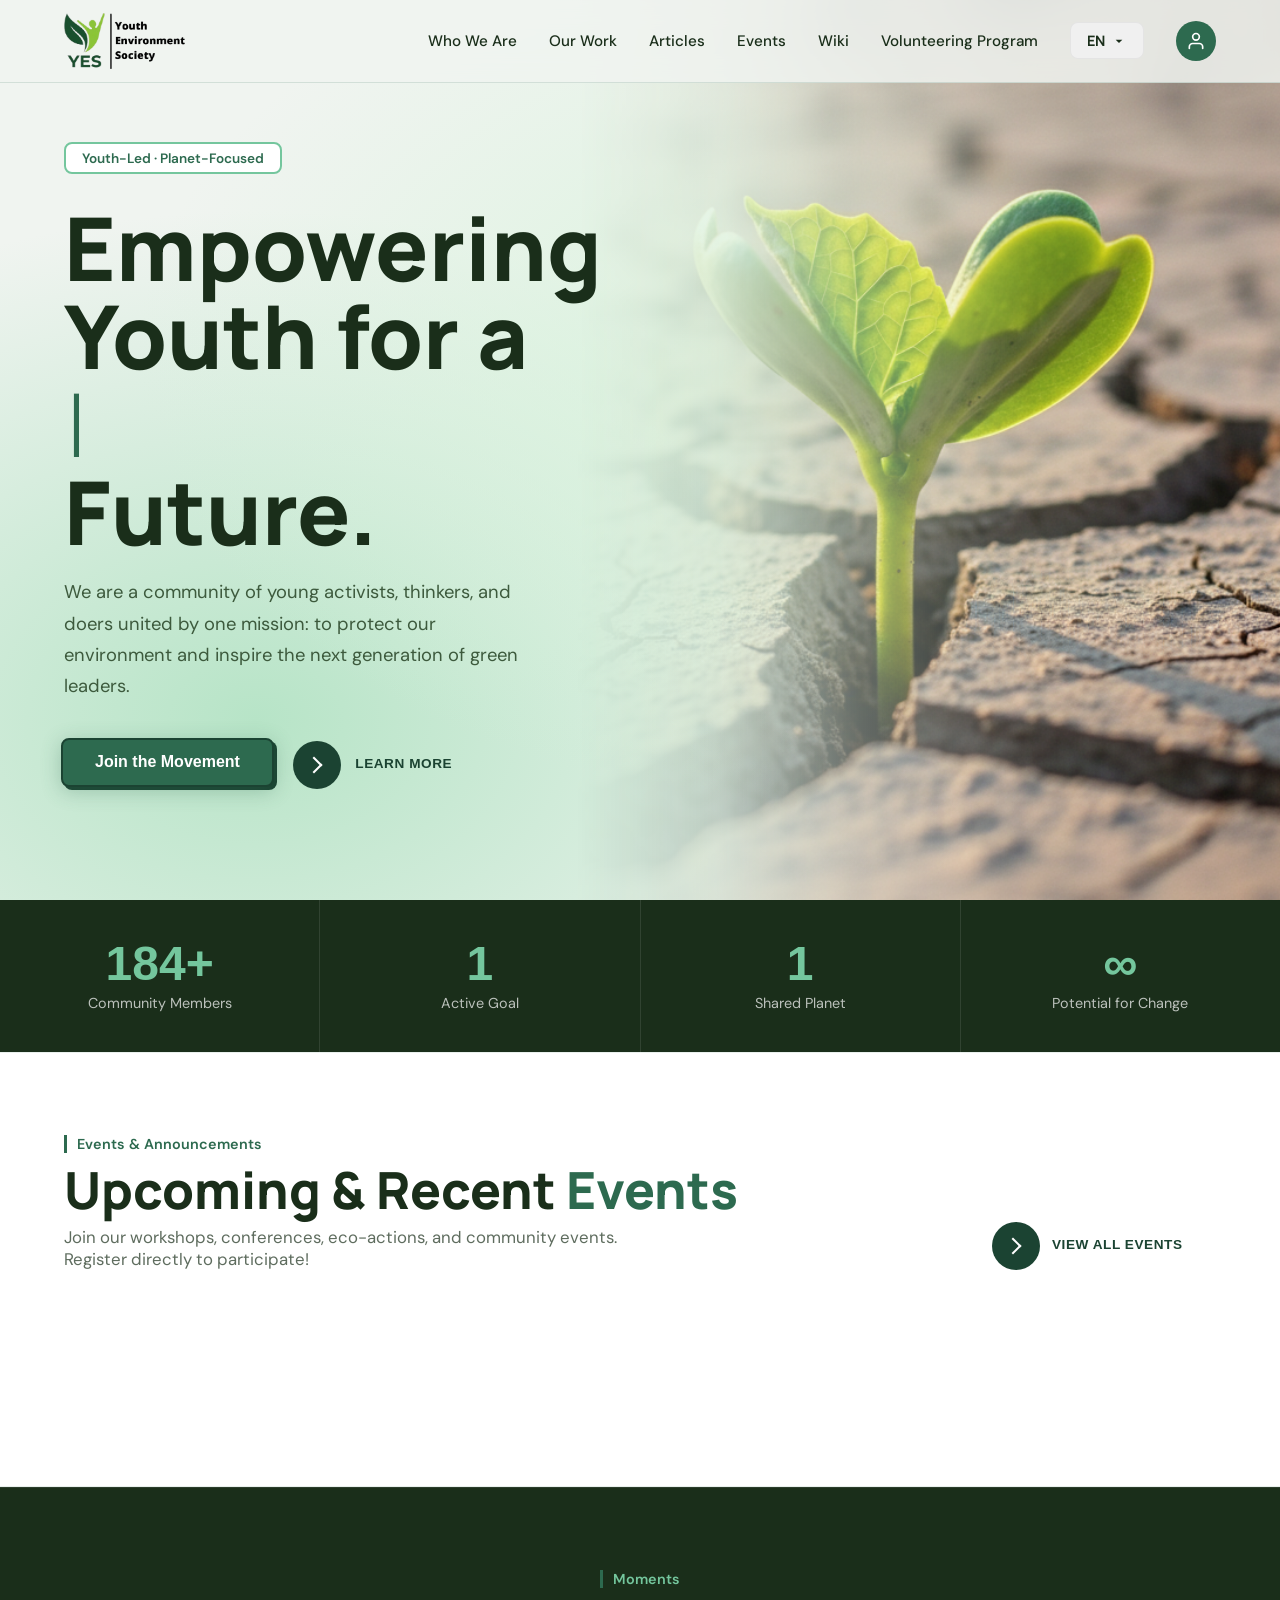
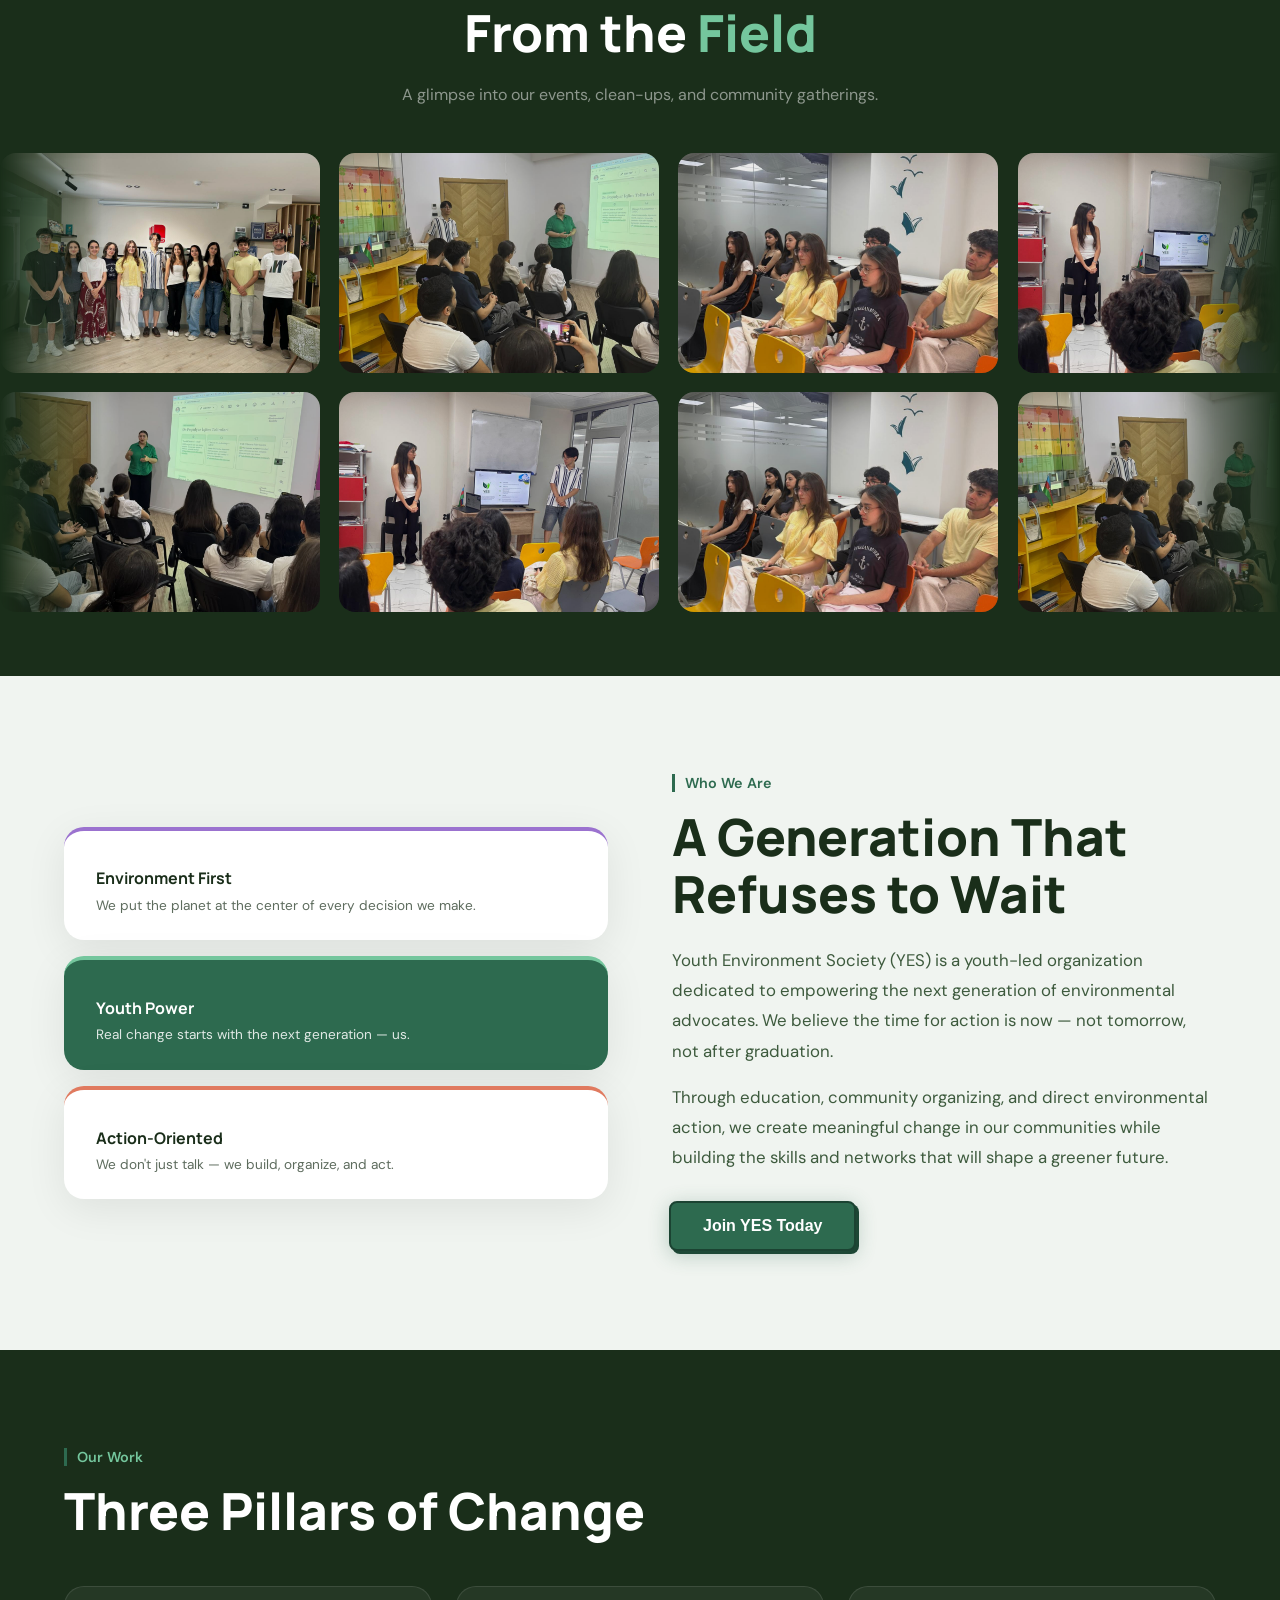
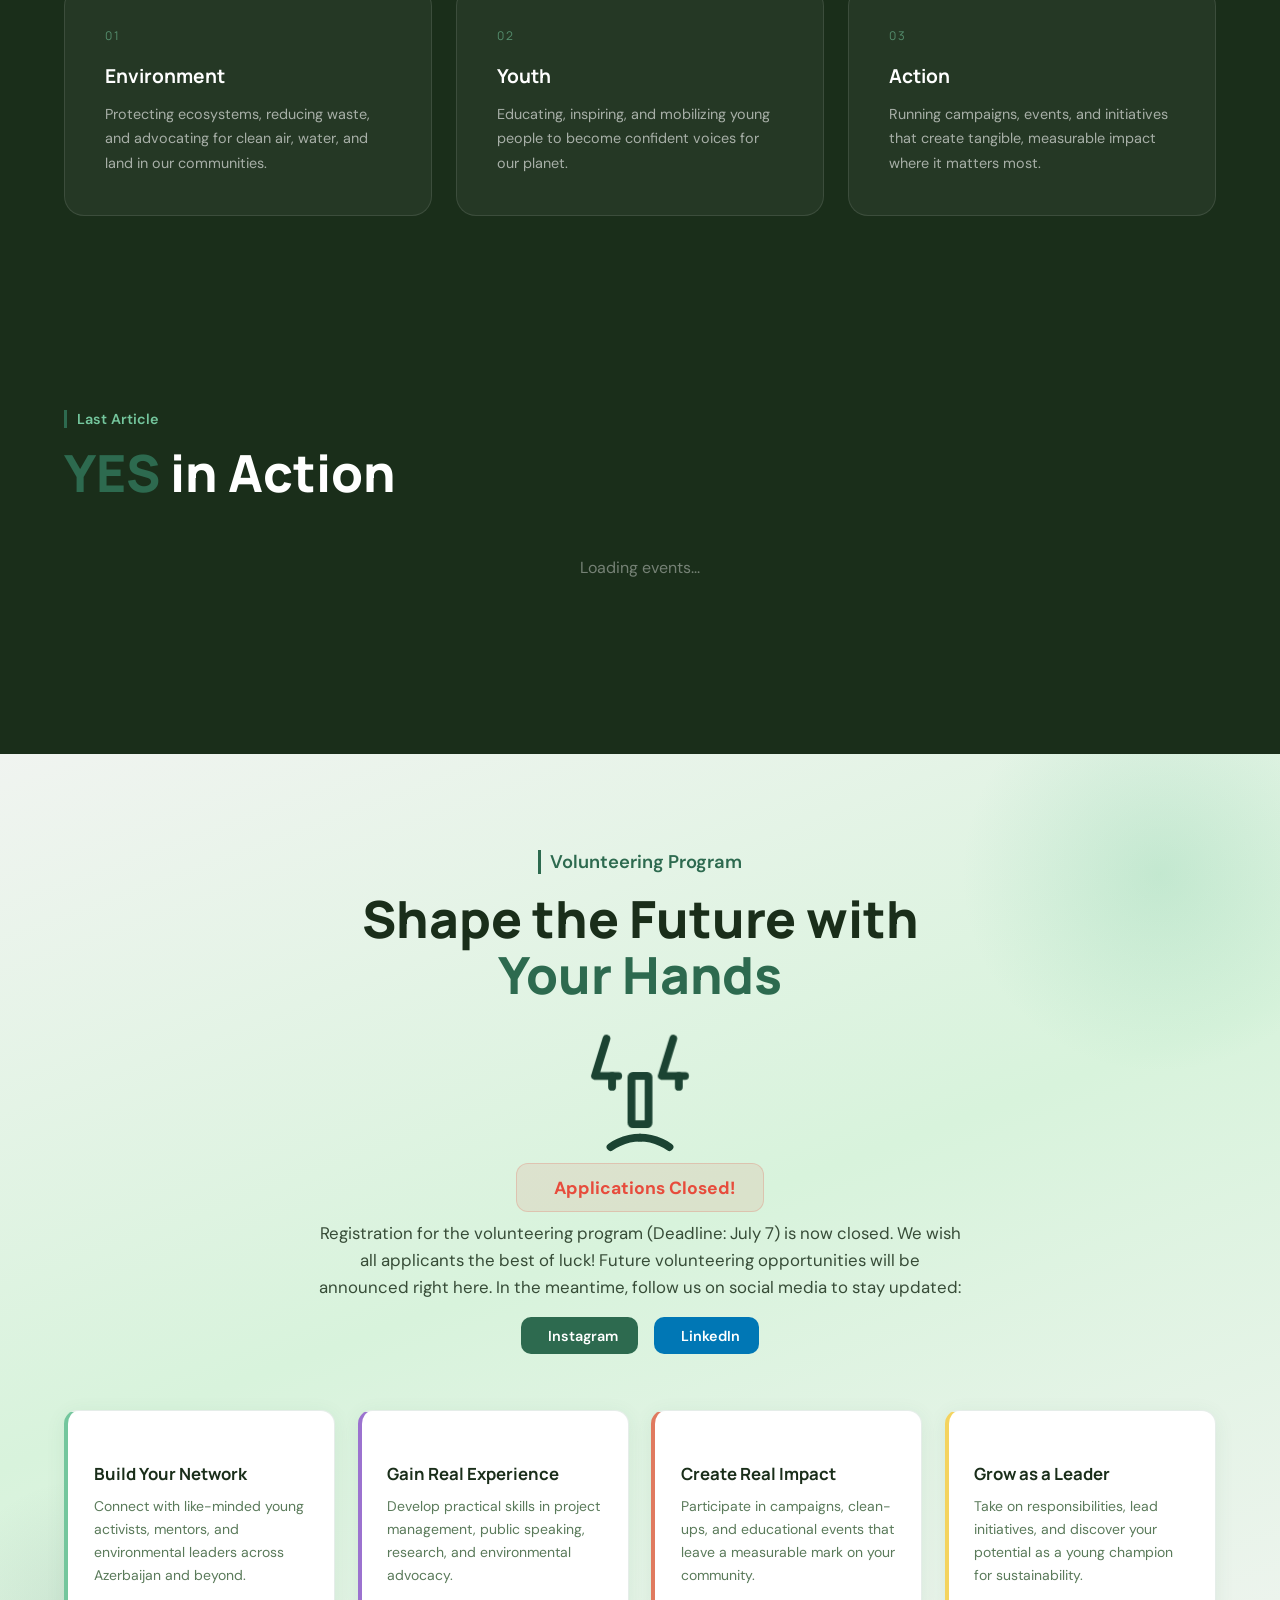
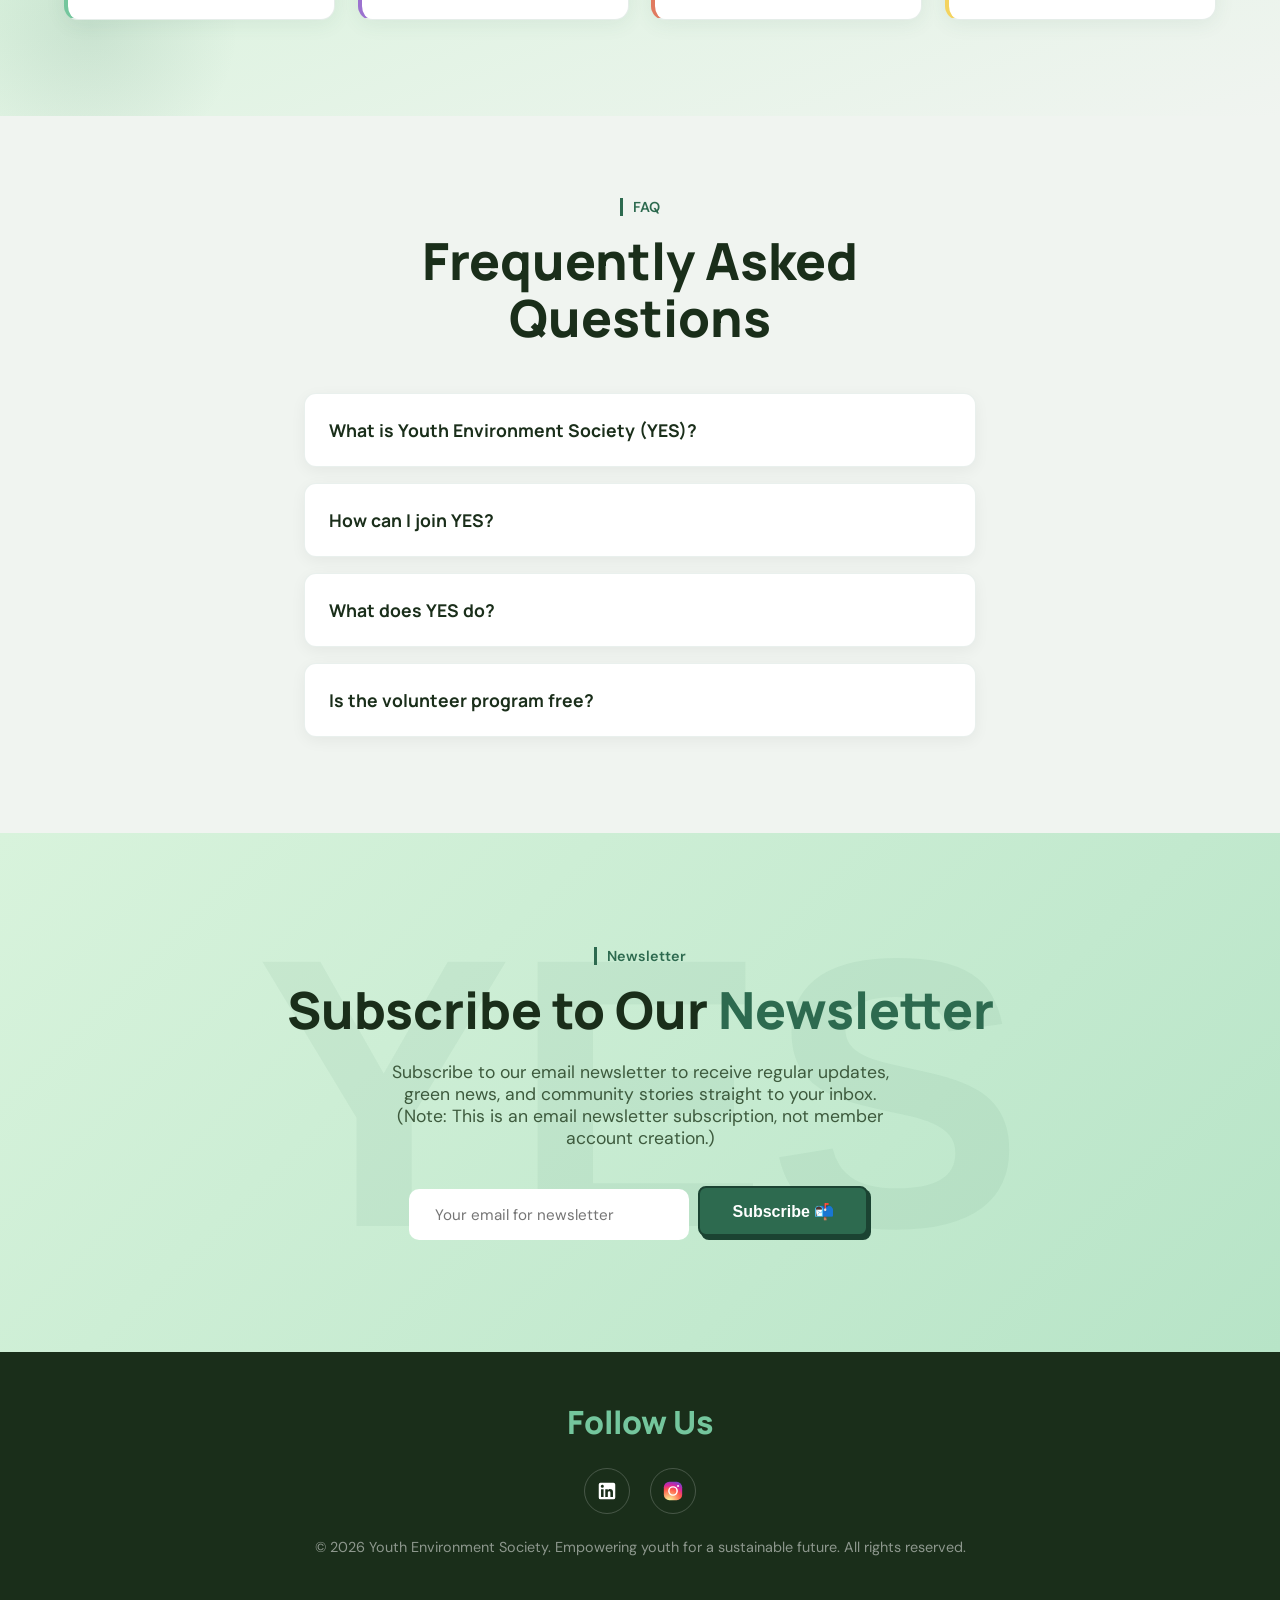
==== commit 6dde4aae: "style: increase navbar logo size to 56px and optimize nav padding" ====
--- a/index.html
+++ b/index.html
@@ -158,7 +158,7 @@
       display: flex;
       align-items: center;
       justify-content: space-between;
-      padding: 1rem 5%;
+      padding: 0.8rem 5%;
       background: rgba(240, 244, 240, 0.85);
       backdrop-filter: blur(12px);
       border-bottom: 1px solid rgba(45, 106, 79, 0.15);
@@ -176,7 +176,7 @@
     }
 
     .site-logo-img {
-      height: 42px;
+      height: 56px;
       width: auto;
       object-fit: contain;
       display: block;
@@ -1467,7 +1467,7 @@
     /* Small mobile – 480px */
     @media (max-width: 480px) {
       nav {
-        padding: 0.9rem 4%;
+        padding: 0.75rem 4%;
       }
 
       .logo-badge {
@@ -1476,7 +1476,7 @@
       }
 
       .site-logo-img {
-        height: 34px;
+        height: 40px;
       }
 
       .logo {
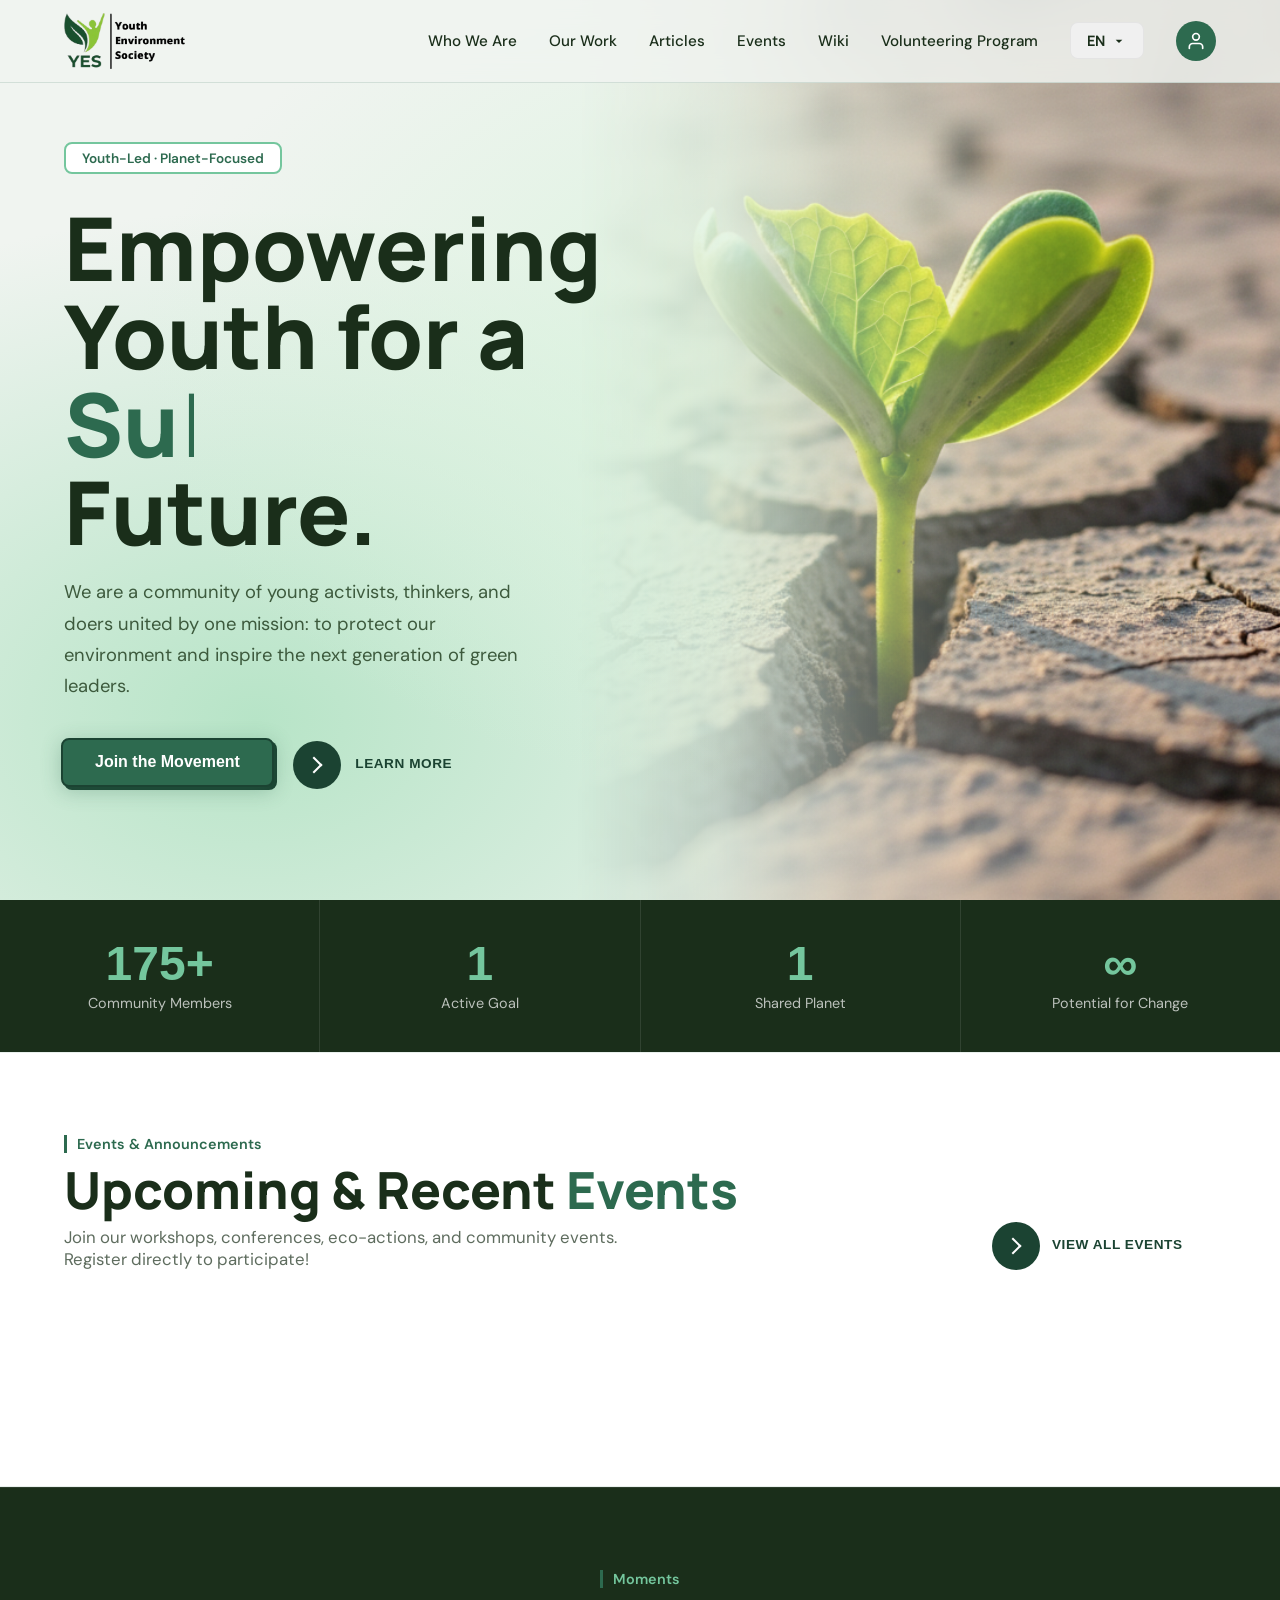
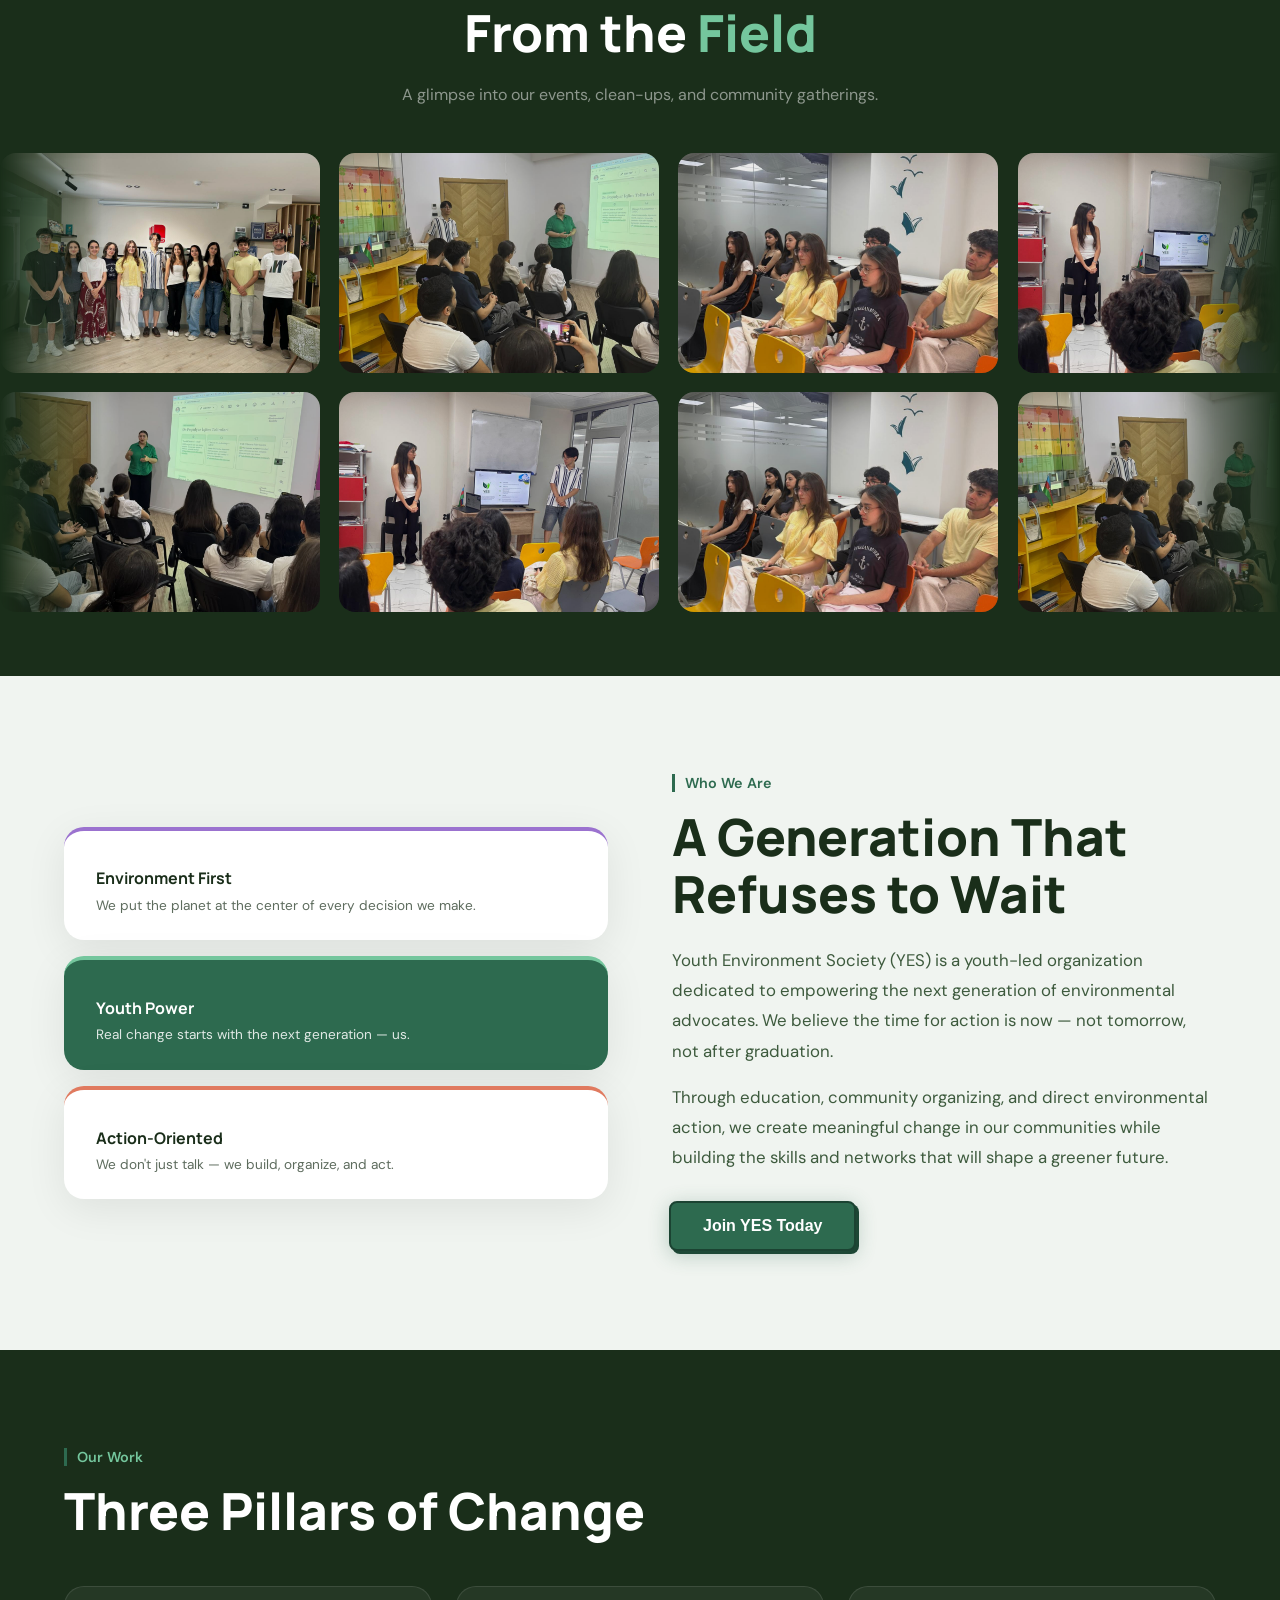
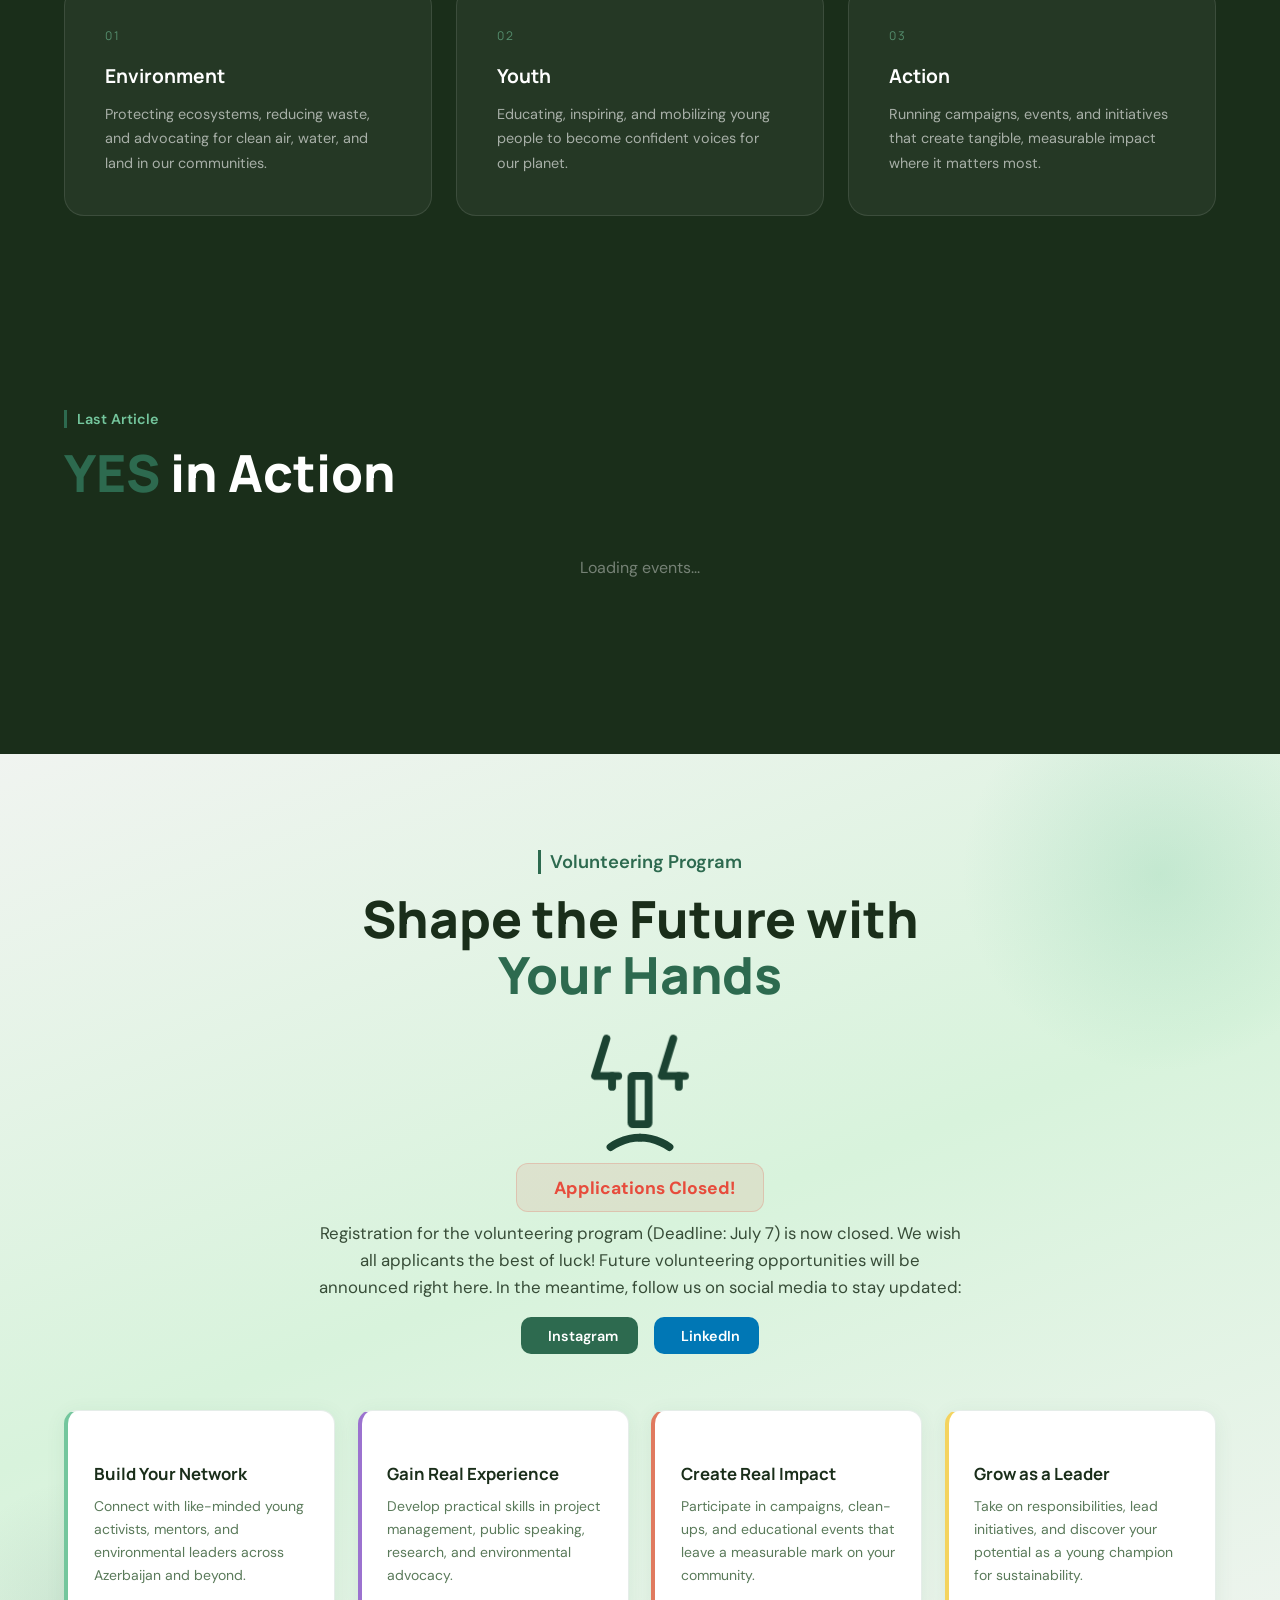
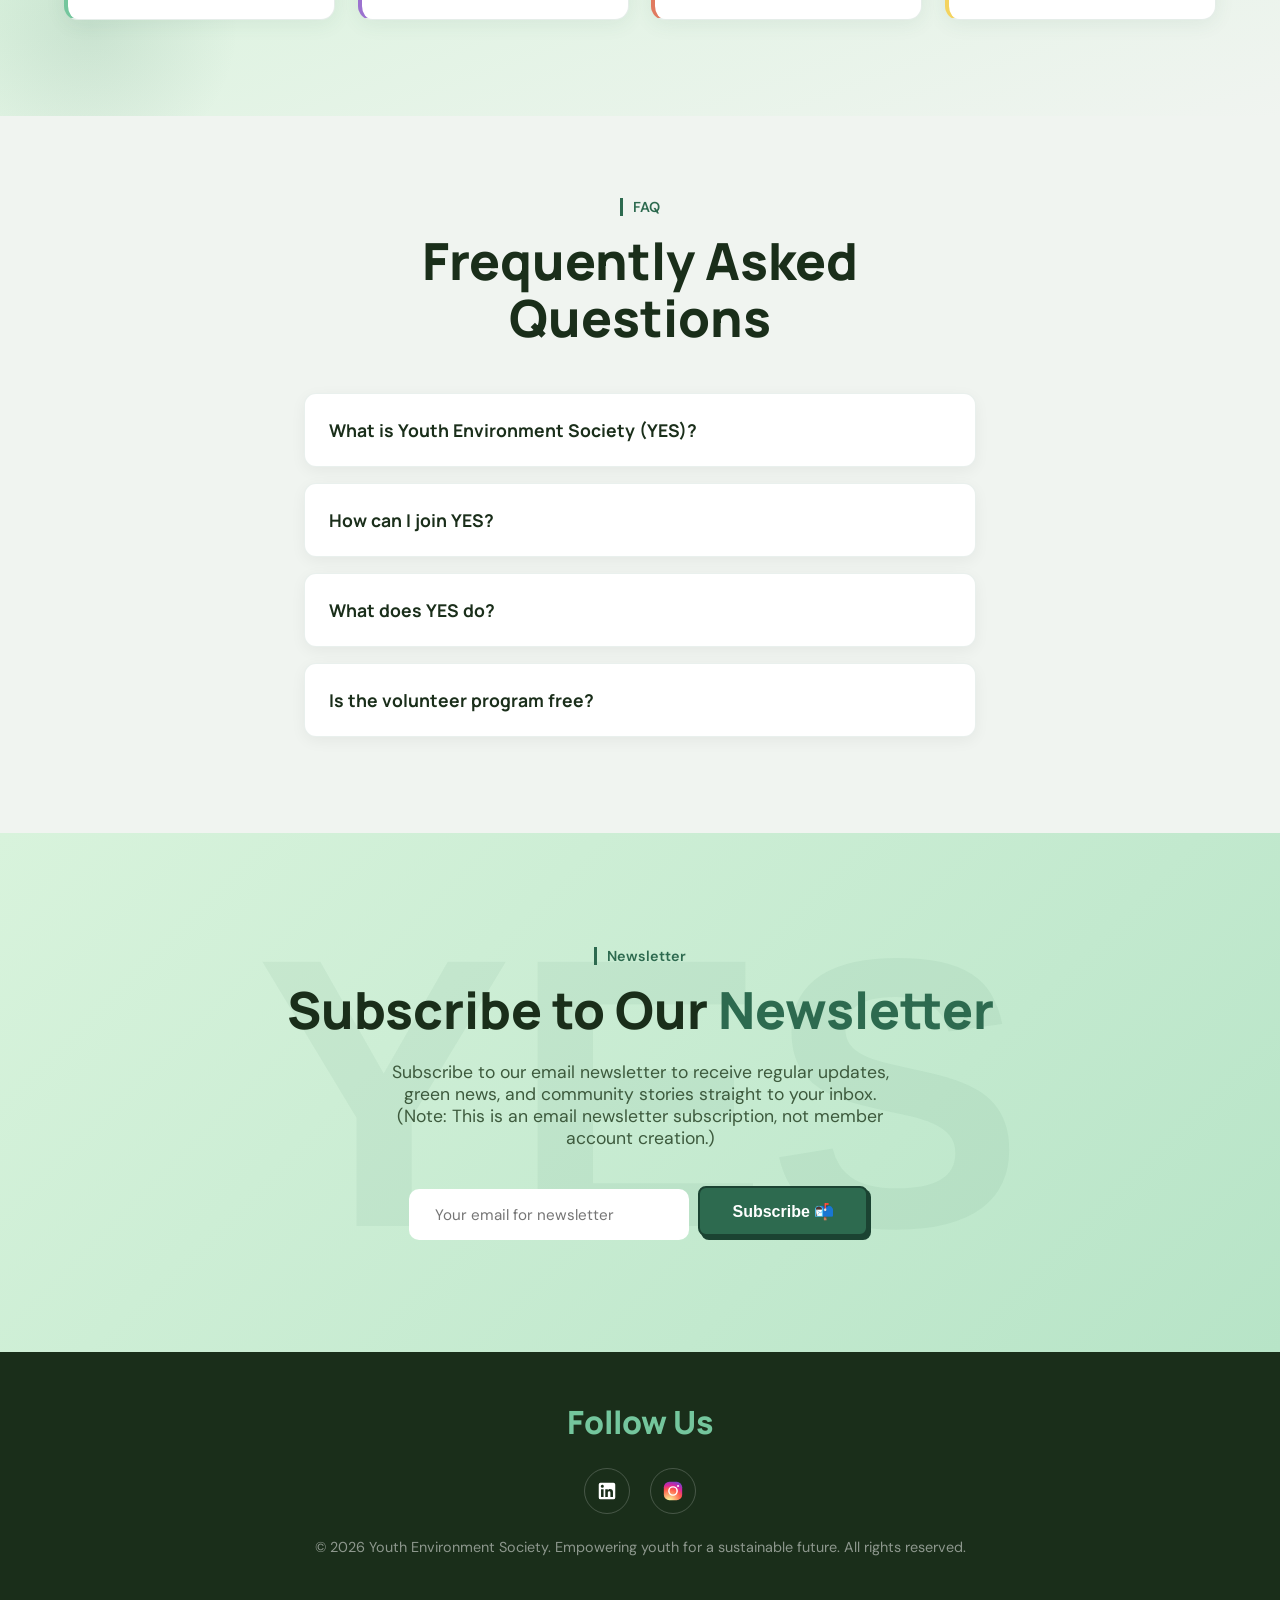
==== commit 85470c3b: "fix: show only published articles in Last Article section on index.html" ====
--- a/index.html
+++ b/index.html
@@ -4226,6 +4226,7 @@
         const { data, error } = await sbClient
           .from('articles')
           .select('*')
+          .eq('status', 'published')
           .order('created_at', { ascending: false })
           .limit(1);
         if (error) throw error;
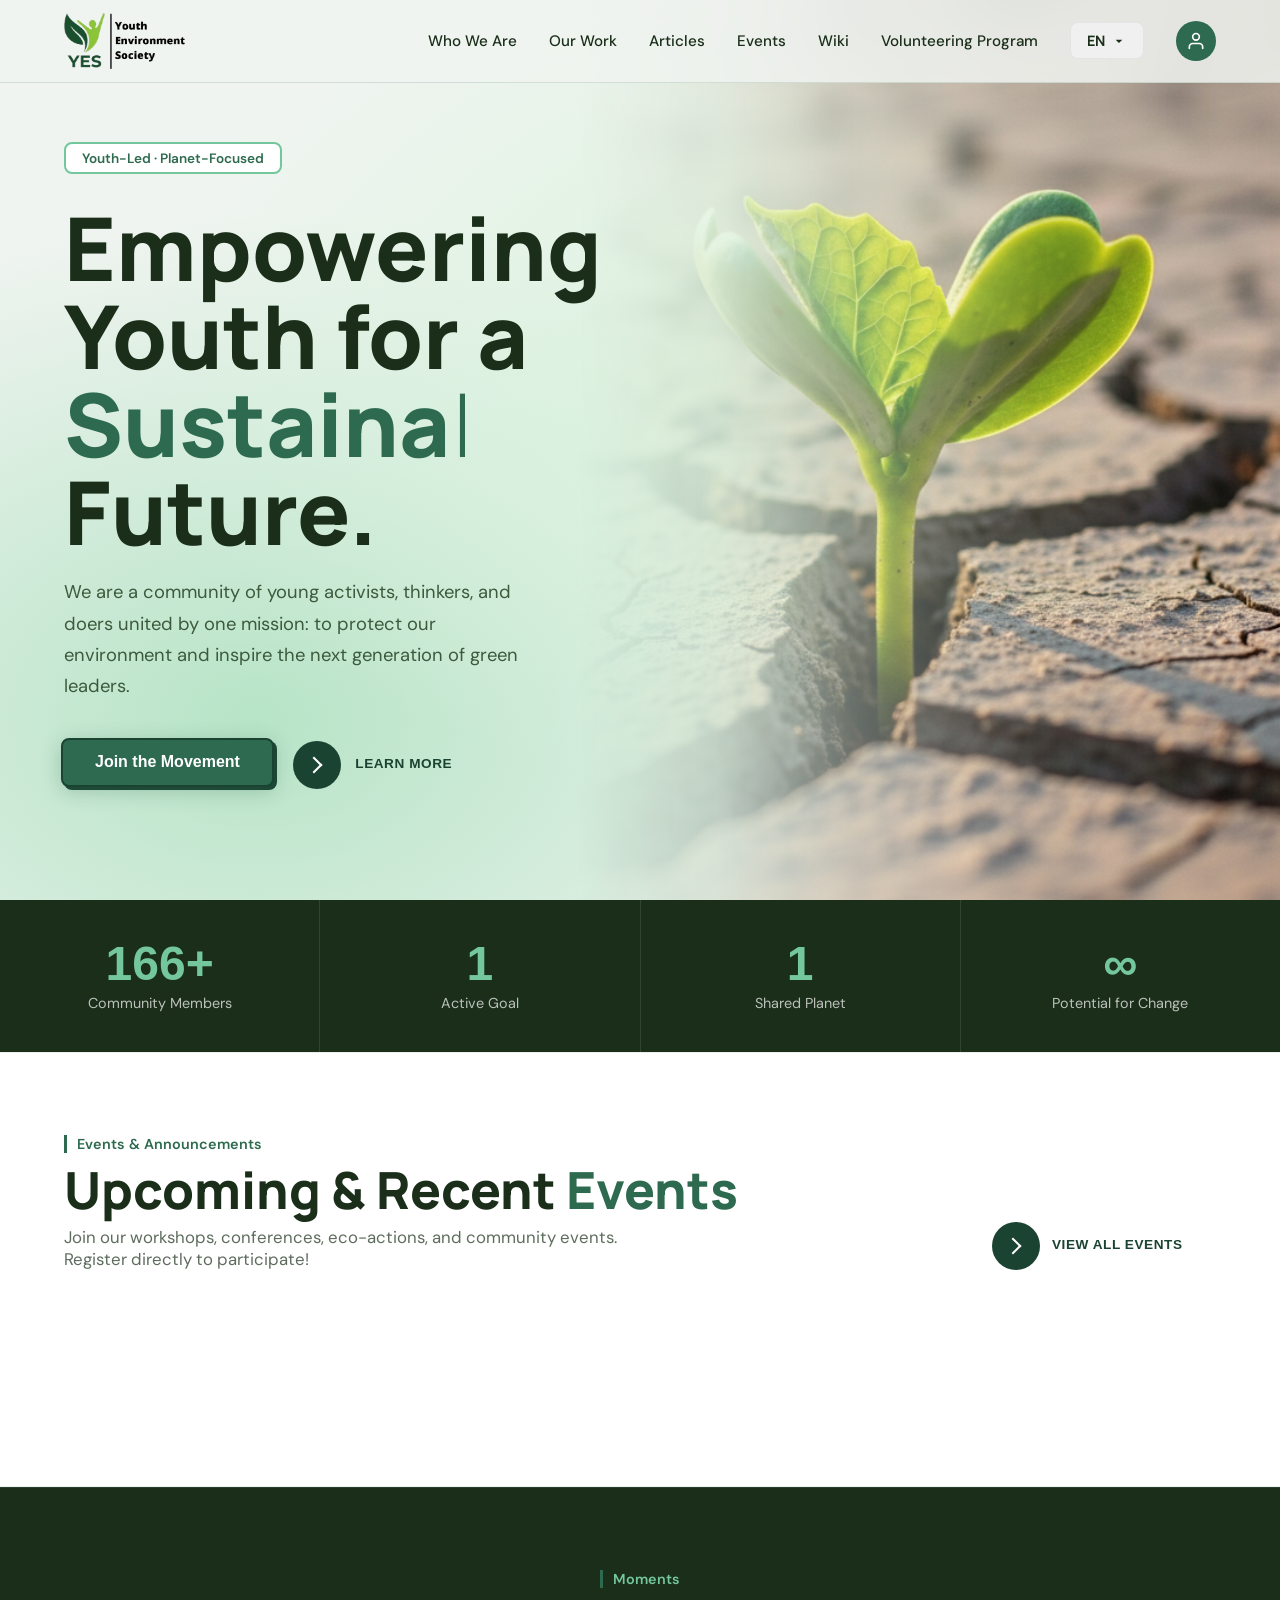
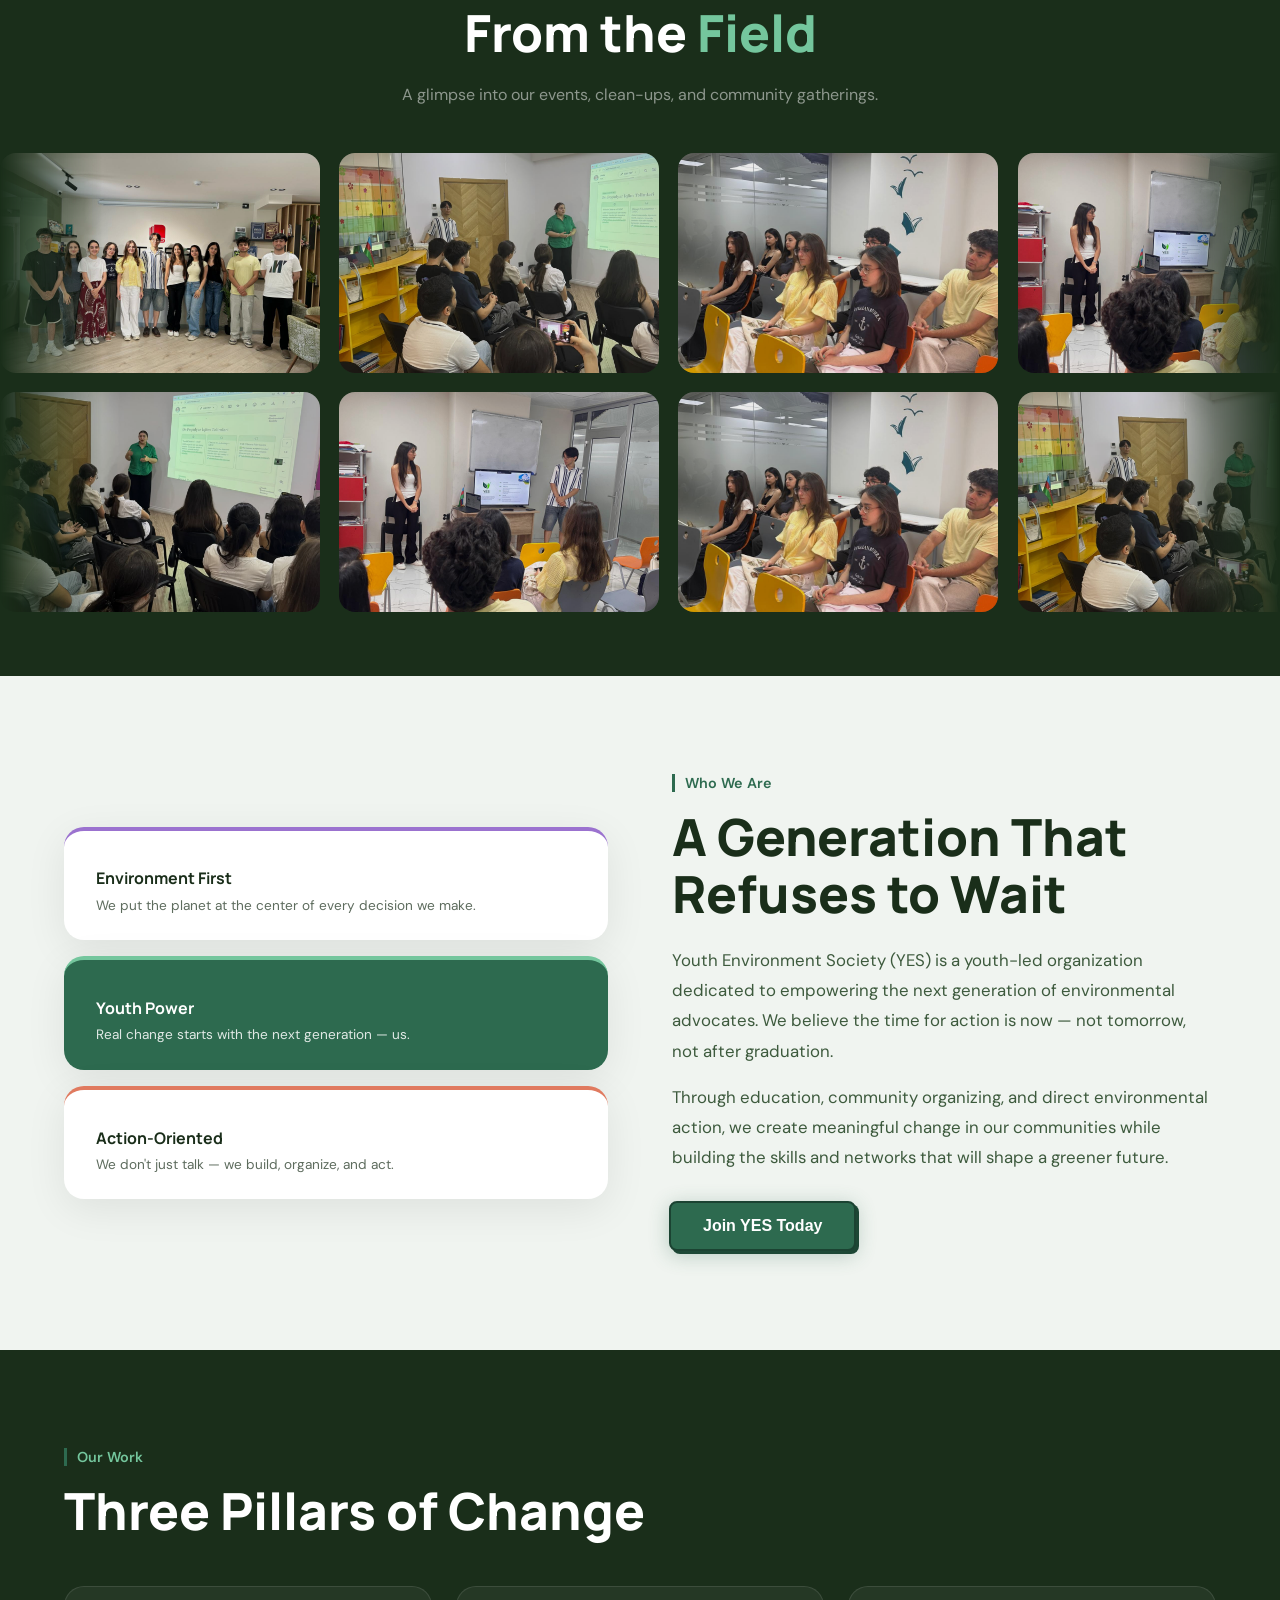
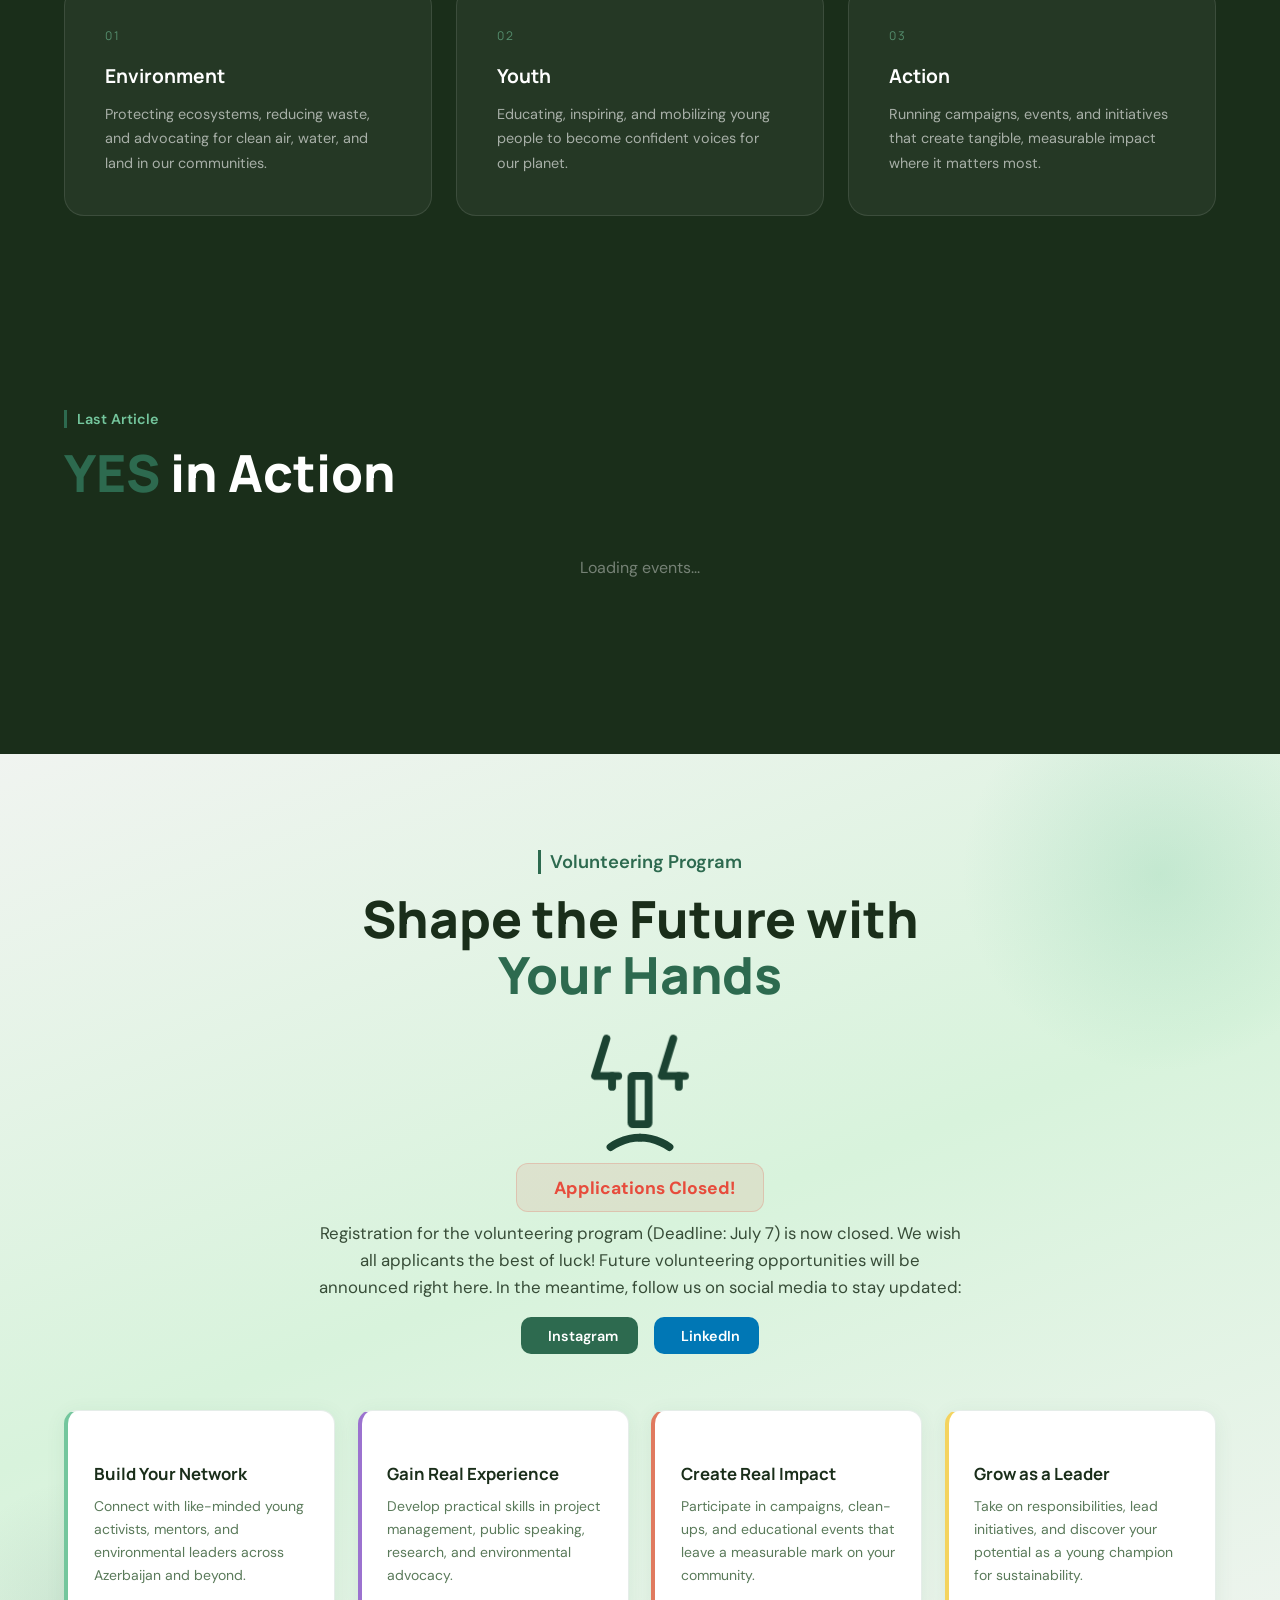
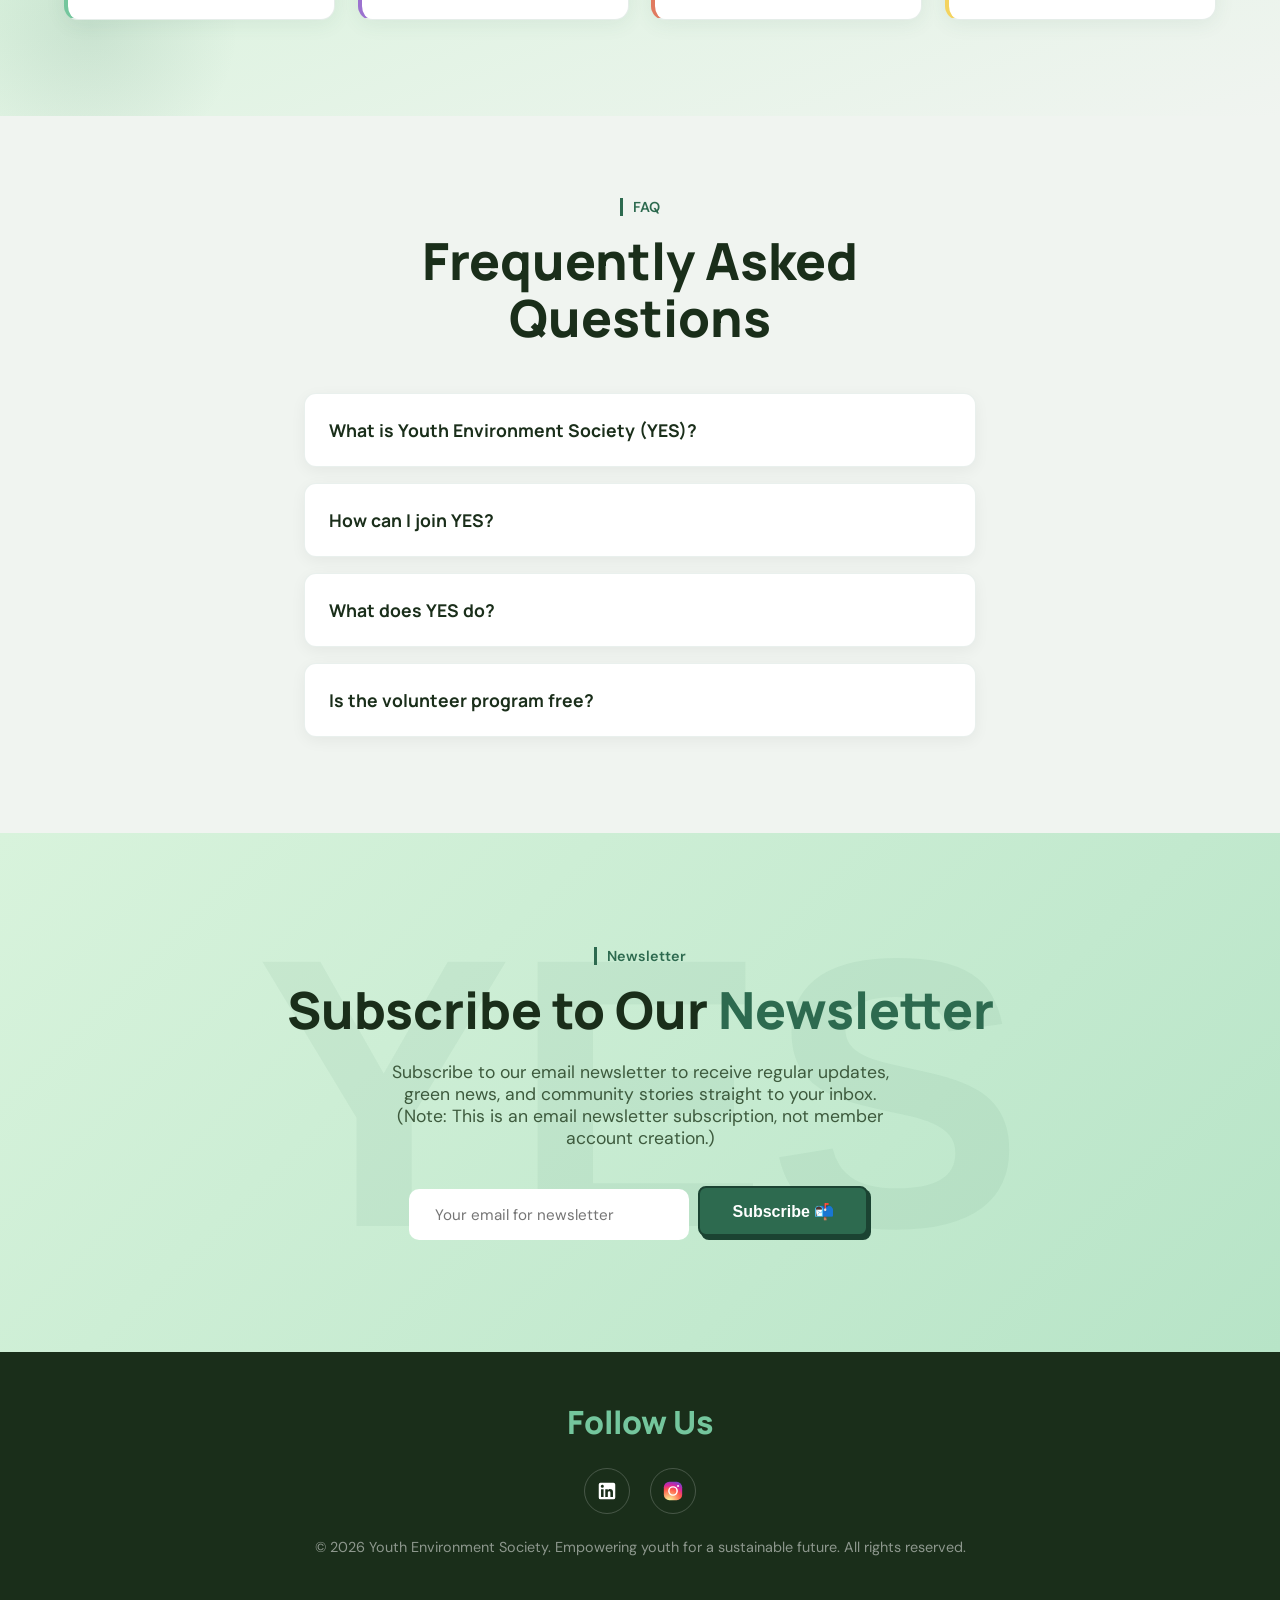
==== commit ad842df2: "feat: redirect Join buttons to newsletter subscription section with smooth scroll" ====
--- a/index.html
+++ b/index.html
@@ -2327,7 +2327,7 @@
         our environment and inspire the next generation of green leaders.</p>
       <div class="hero-btns">
         <span class="neo-btn-wrap">
-          <a href="javascript:void(0)" onclick="handleAuthClick()" class="btn-primary" data-i18n="btn_join">Join the Movement</a>
+          <a href="#join" onclick="scrollToNewsletter(event)" class="btn-primary" data-i18n="btn_join">Join the Movement</a>
         </span>
         <a href="wiki.html" class="btn-secondary">
           <span class="circle" aria-hidden="true">
@@ -2483,7 +2483,7 @@
           meaningful change in our
           communities while building the skills and networks that will shape a greener future.</p>
         <span class="neo-btn-wrap" style="margin-top: 1rem;">
-          <a href="javascript:void(0)" onclick="handleAuthClick()" class="btn-primary" data-i18n="who_btn">Join YES Today</a>
+          <a href="#join" onclick="scrollToNewsletter(event)" class="btn-primary" data-i18n="who_btn">Join YES Today</a>
         </span>
       </div>
     </div>
@@ -4049,6 +4049,18 @@
       }
     }
 
+    function scrollToNewsletter(e) {
+      if (e) e.preventDefault();
+      const target = document.getElementById('join');
+      if (target) {
+        target.scrollIntoView({ behavior: 'smooth' });
+        setTimeout(() => {
+          const emailInput = document.getElementById('email-input');
+          if (emailInput) emailInput.focus();
+        }, 500);
+      }
+    }
+
     function handleAuthClick() {
       if (currentUser) {
         window.location.href = 'dashboard.html';
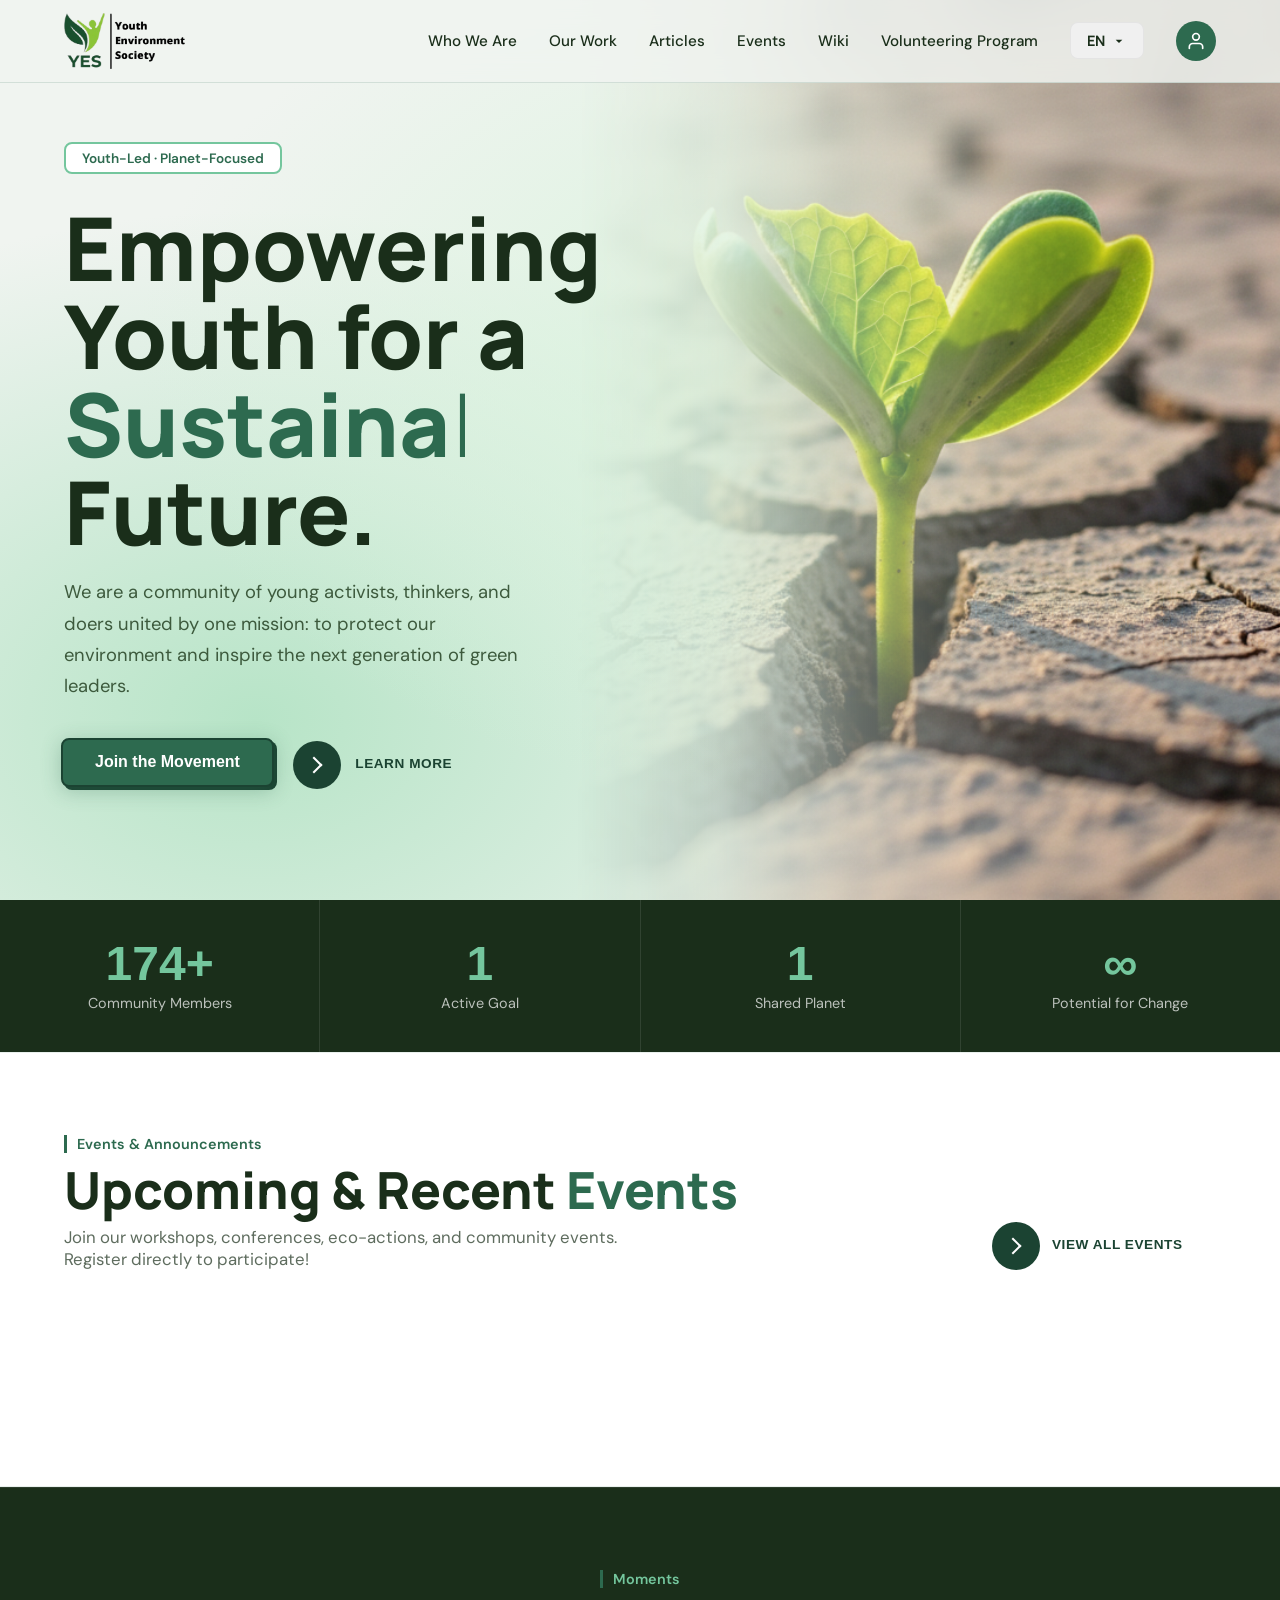
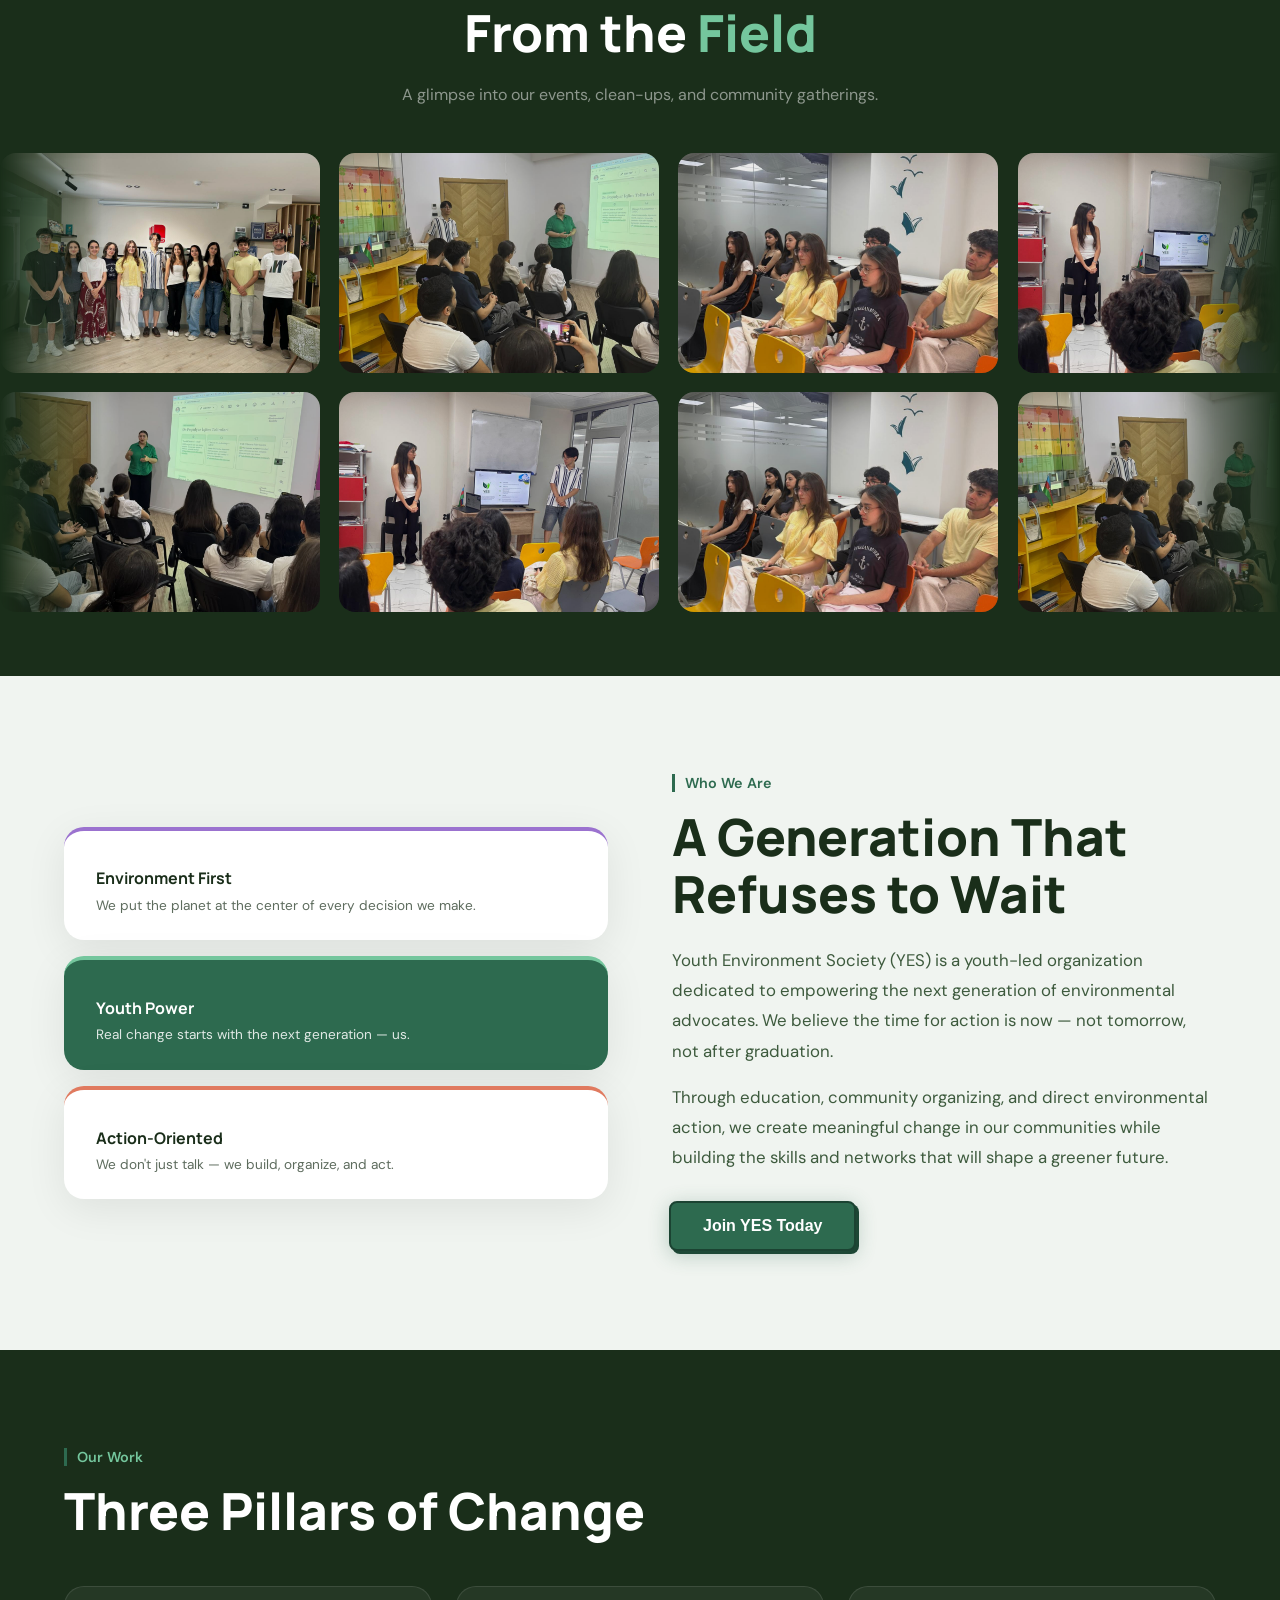
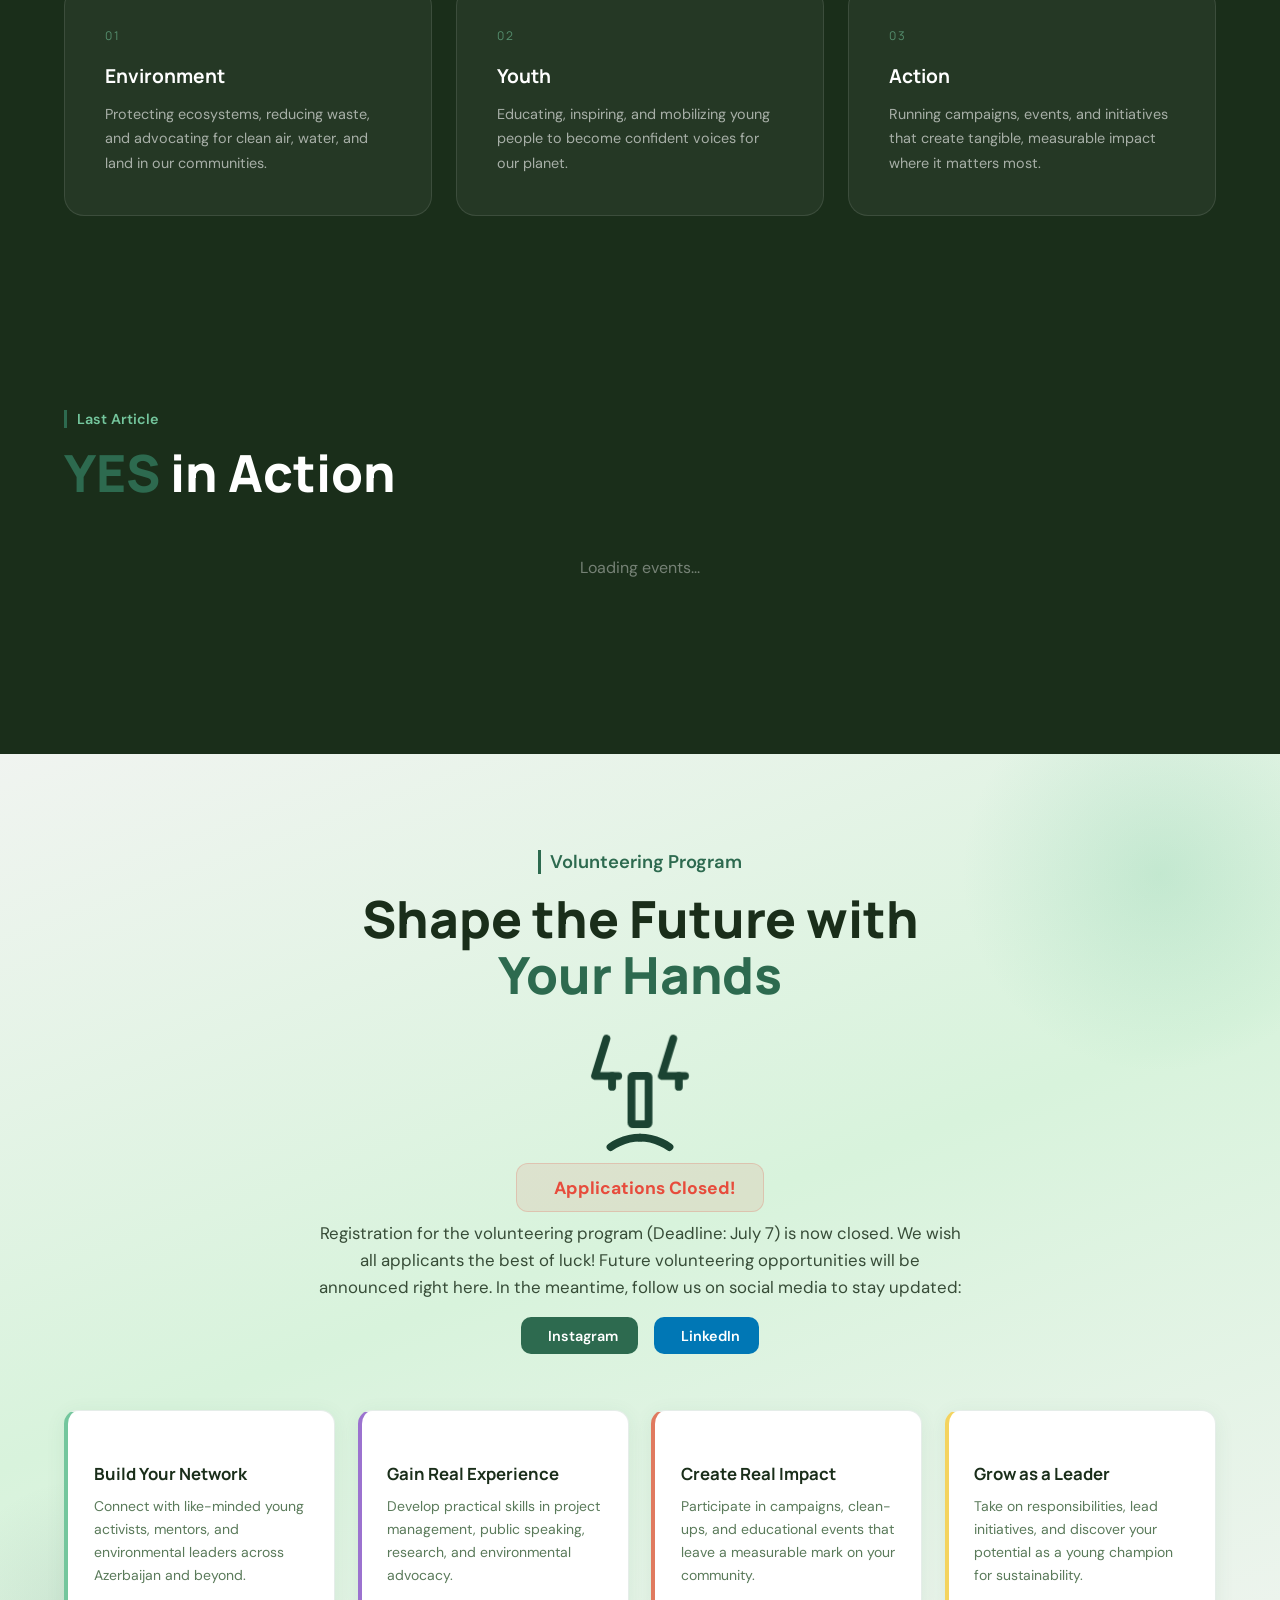
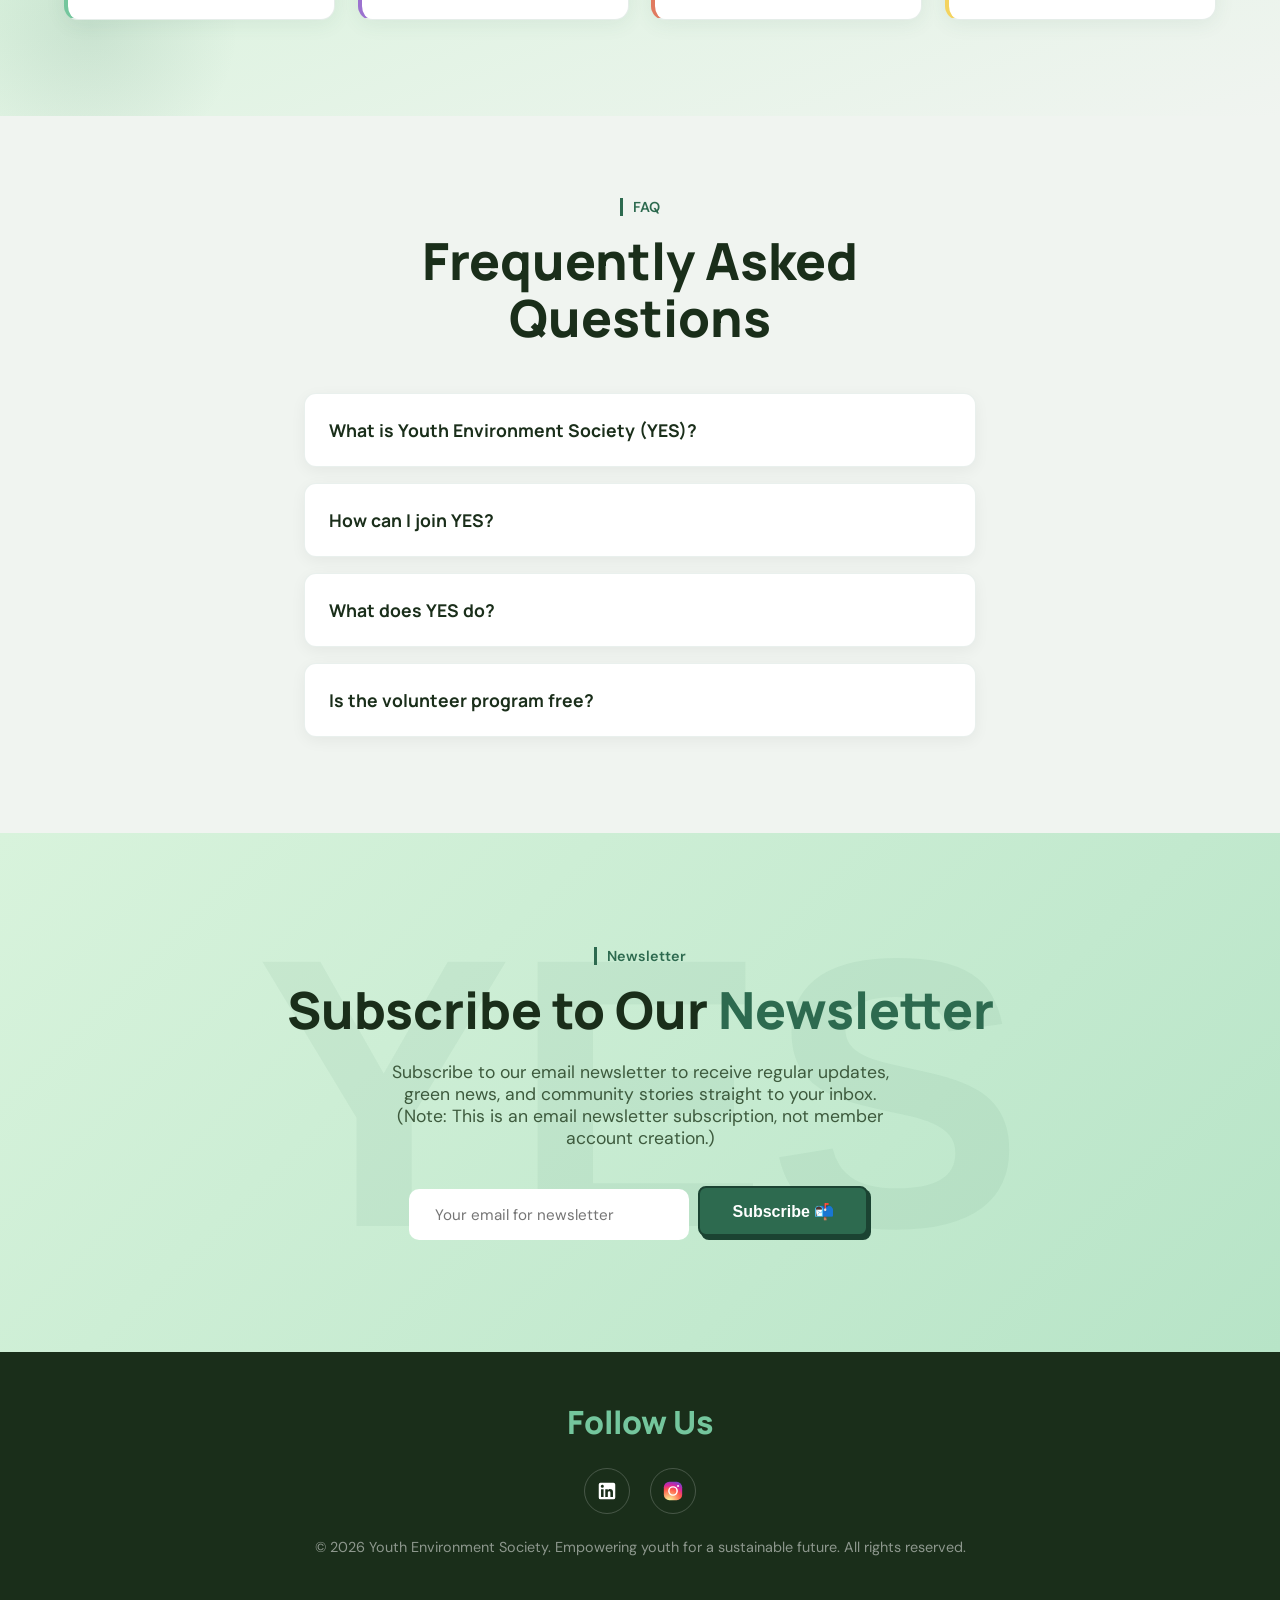
==== commit e8ef1a25: "feat: custom easeInOutCubic smooth scroll animation for join buttons" ====
--- a/index.html
+++ b/index.html
@@ -4052,13 +4052,36 @@
     function scrollToNewsletter(e) {
       if (e) e.preventDefault();
       const target = document.getElementById('join');
-      if (target) {
-        target.scrollIntoView({ behavior: 'smooth' });
-        setTimeout(() => {
+      if (!target) return;
+
+      const navOffset = 50;
+      const targetPosition = target.getBoundingClientRect().top + window.pageYOffset - navOffset;
+      const startPosition = window.pageYOffset;
+      const distance = targetPosition - startPosition;
+      const duration = 1100; // Balanslı orta sürət (~1.1 saniyə)
+      let startTime = null;
+
+      function easeInOutCubic(t) {
+        return t < 0.5 ? 4 * t * t * t : 1 - Math.pow(-2 * t + 2, 3) / 2;
+      }
+
+      function animation(currentTime) {
+        if (startTime === null) startTime = currentTime;
+        const timeElapsed = currentTime - startTime;
+        const progress = Math.min(timeElapsed / duration, 1);
+        const ease = easeInOutCubic(progress);
+
+        window.scrollTo(0, startPosition + distance * ease);
+
+        if (timeElapsed < duration) {
+          requestAnimationFrame(animation);
+        } else {
           const emailInput = document.getElementById('email-input');
-          if (emailInput) emailInput.focus();
-        }, 500);
-      }
+          if (emailInput) emailInput.focus({ preventScroll: true });
+        }
+      }
+
+      requestAnimationFrame(animation);
     }
 
     function handleAuthClick() {
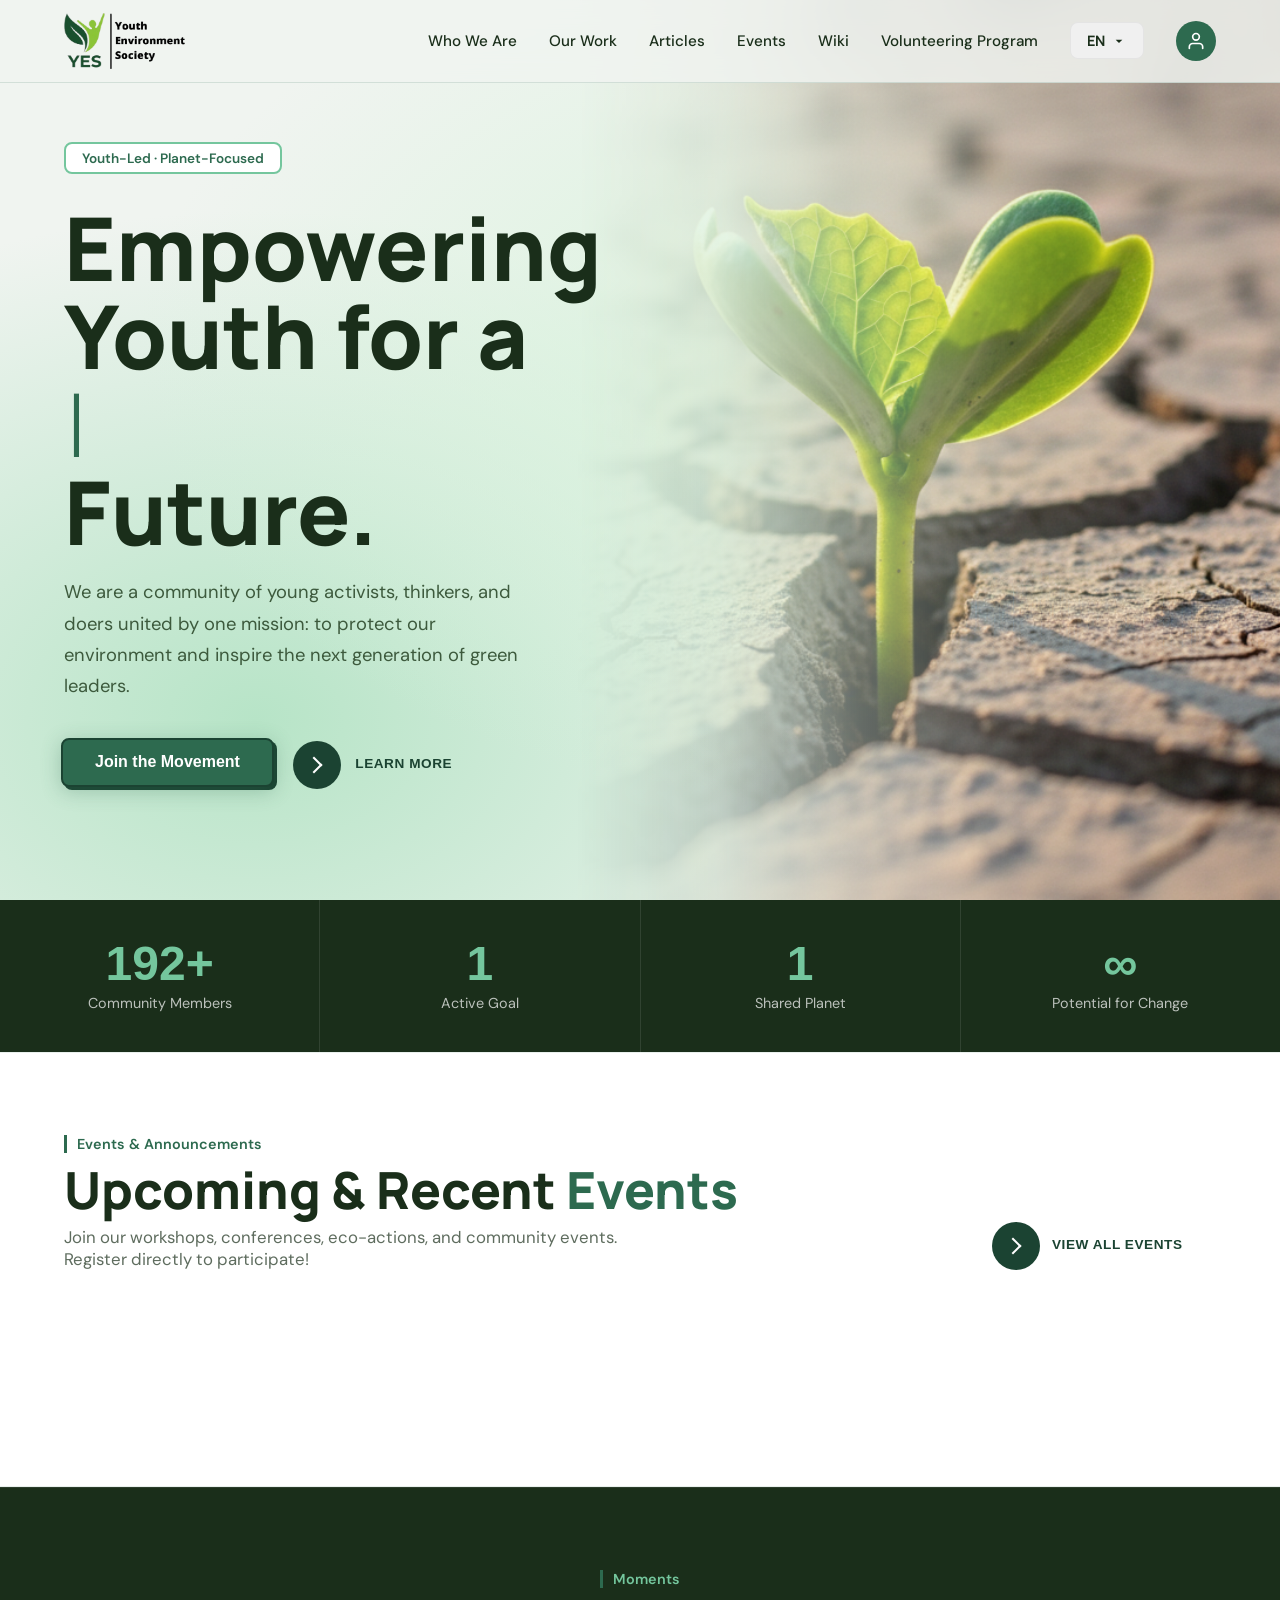
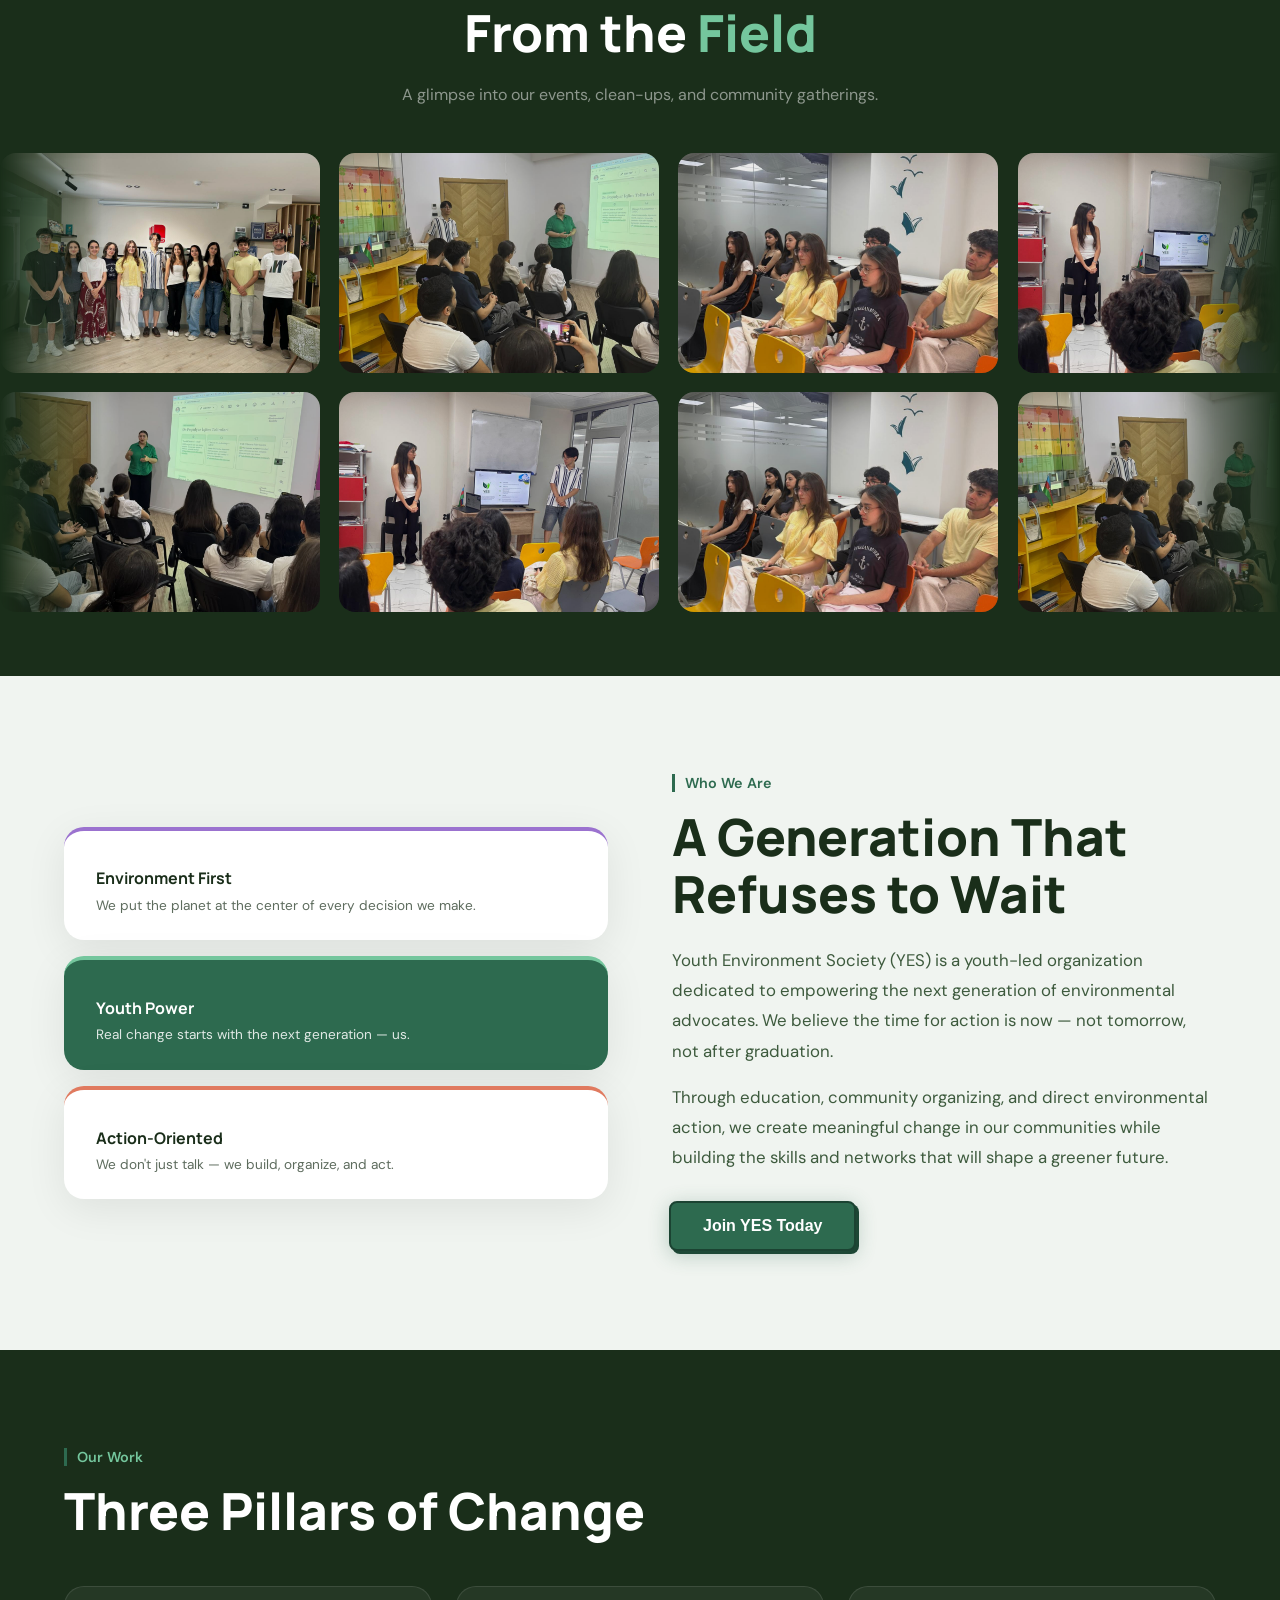
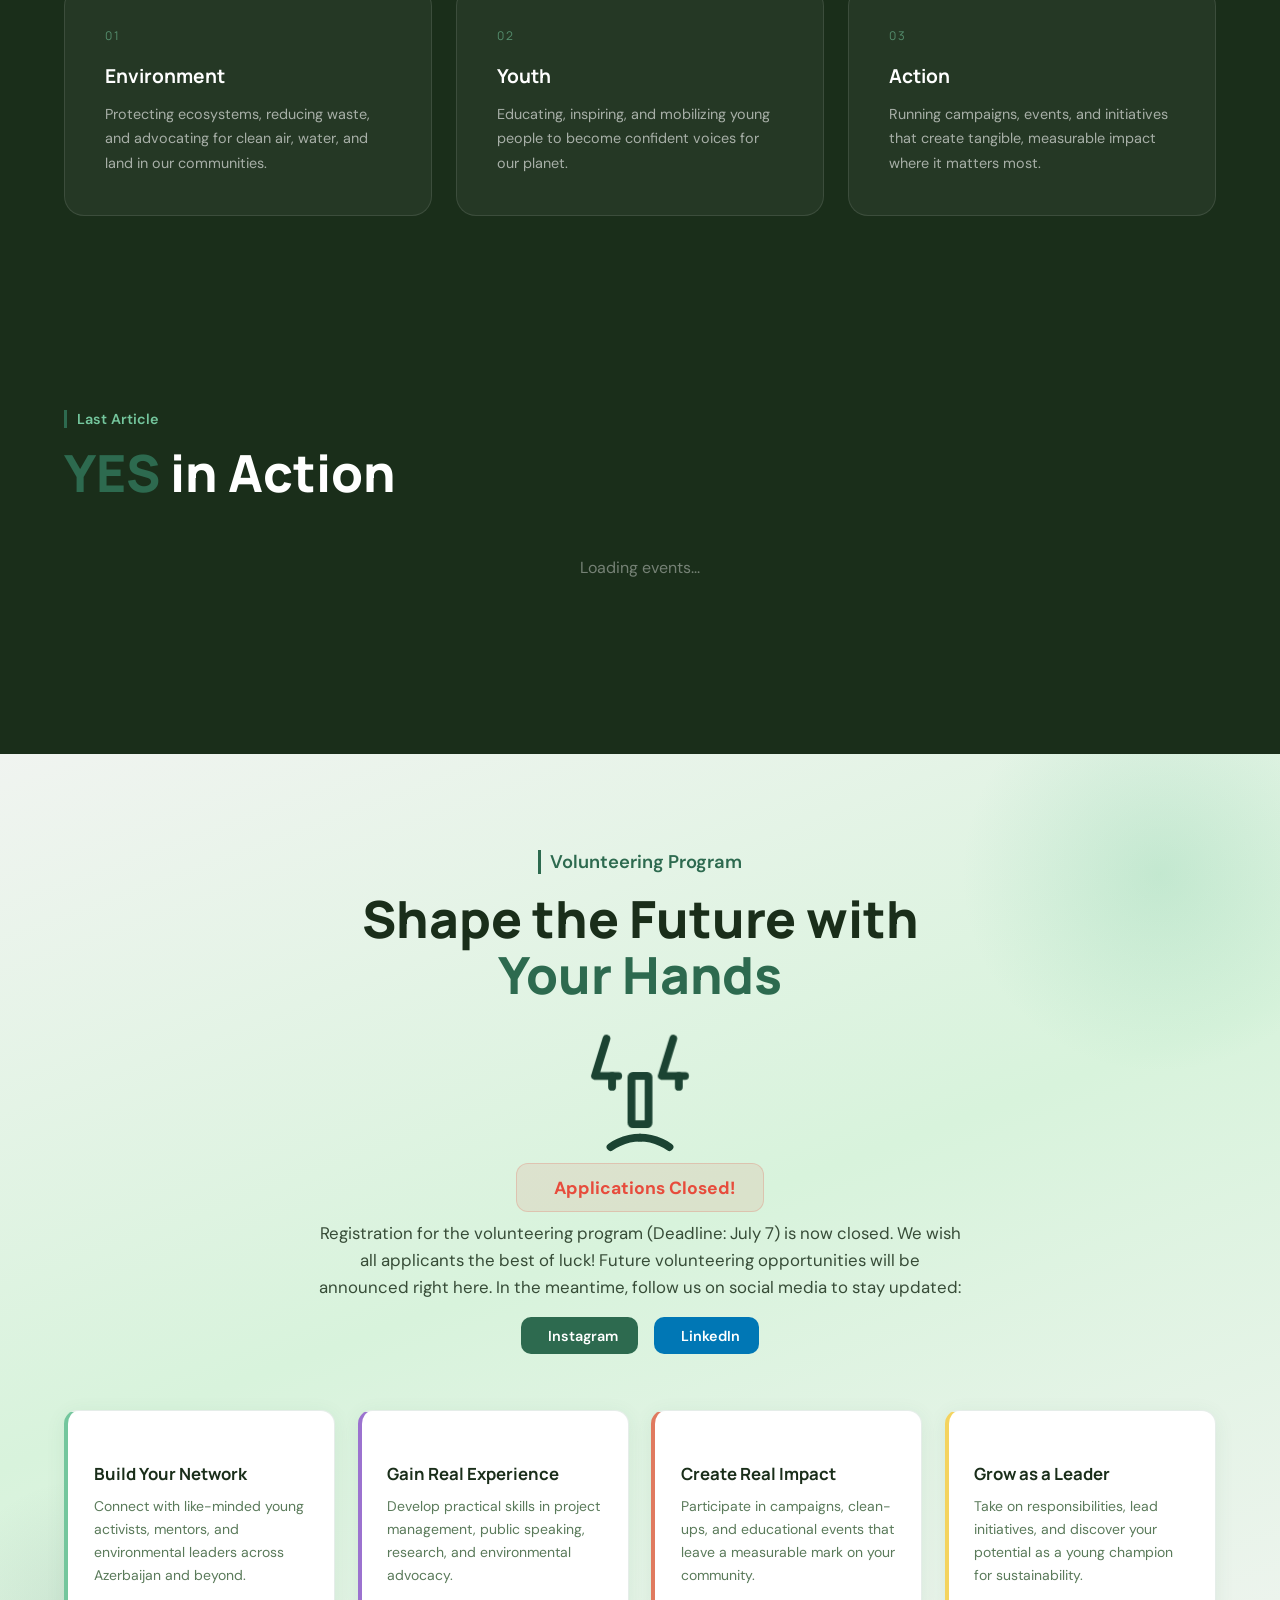
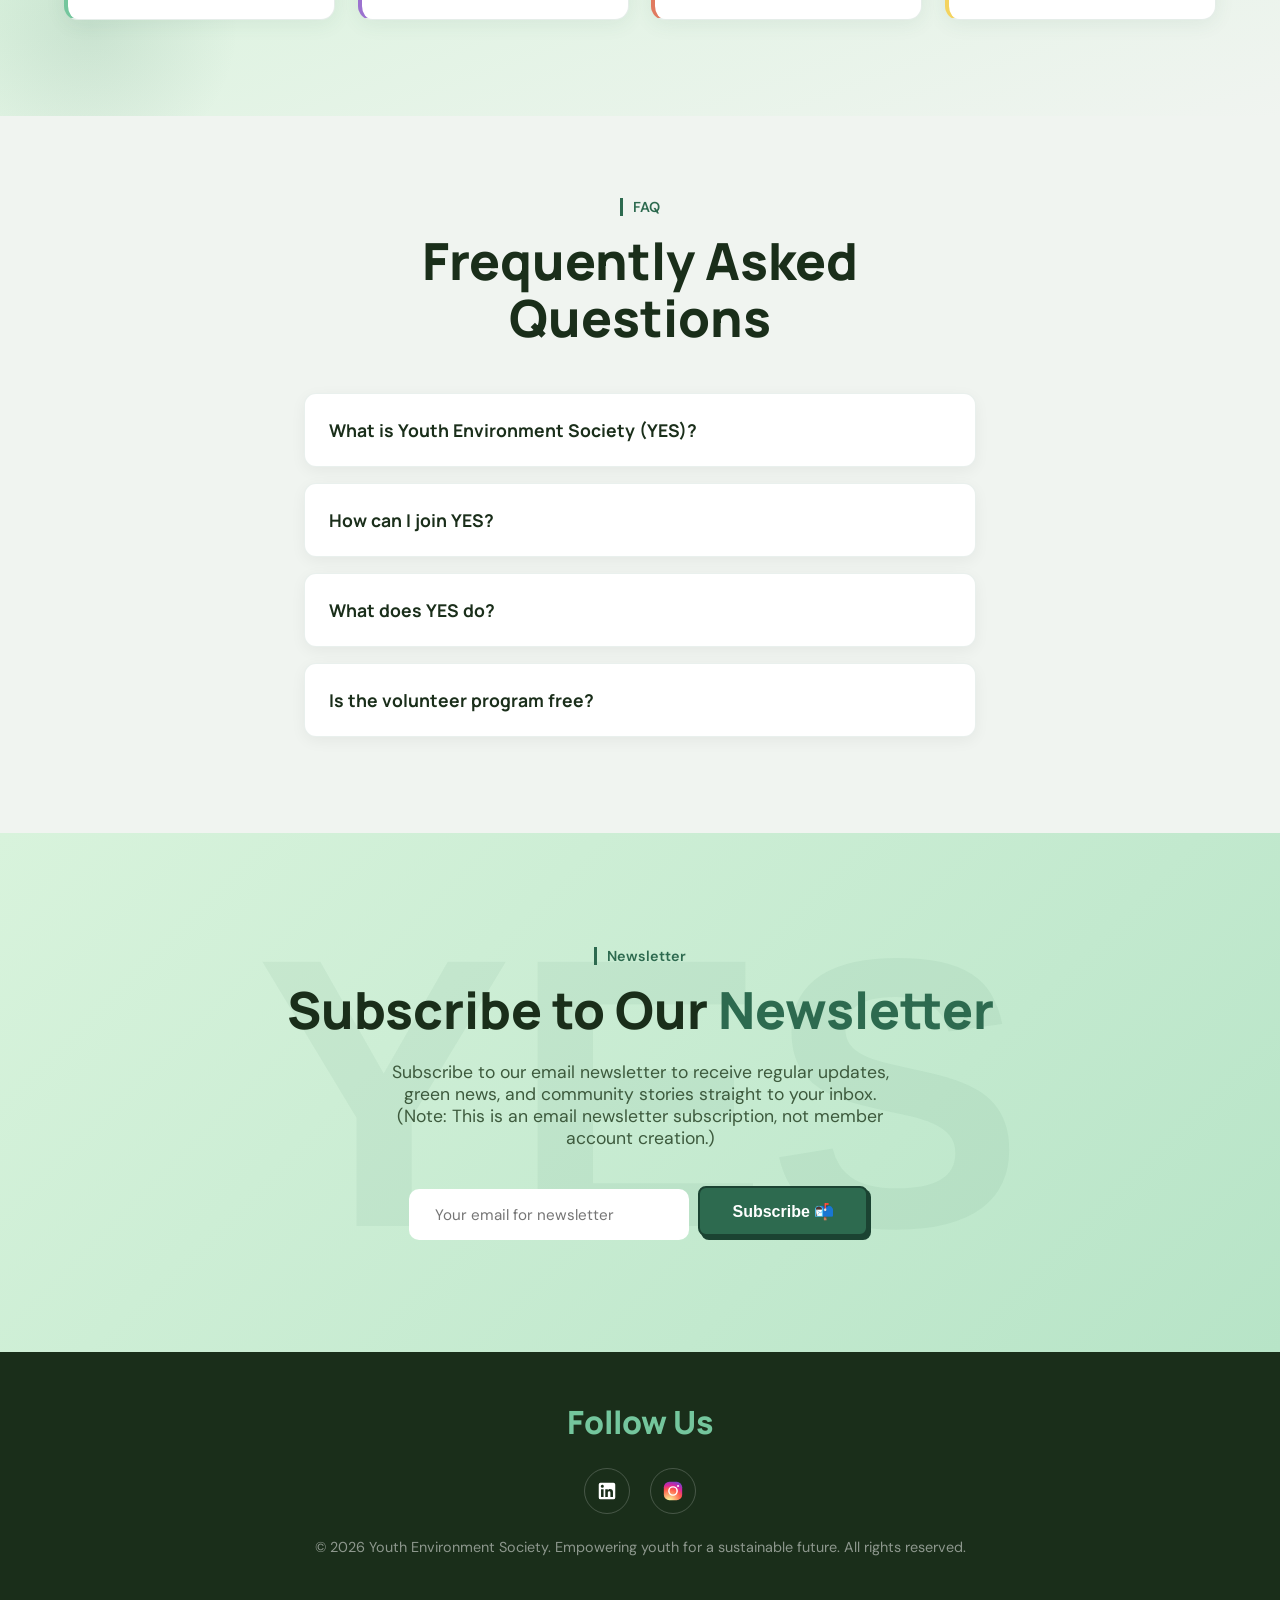
==== commit 03b52690: "chore: update community members stat and animation target to 200+" ====
--- a/index.html
+++ b/index.html
@@ -2342,7 +2342,7 @@
   <!-- STATS -->
   <div class="stats">
     <div class="stat">
-      <div class="stat-number">190+</div>
+      <div class="stat-number">200+</div>
       <div class="stat-label" data-i18n="stat_1_label">Community Members</div>
     </div>
     <div class="stat">
@@ -5213,12 +5213,12 @@
         });
     }
 
-    // Animated 150+ counter
+    // Animated 200+ counter
     document.addEventListener('DOMContentLoaded', () => {
       const statsSection = document.querySelector('.stats');
       const memberCounter = document.querySelector('.stat:nth-child(1) .stat-number');
 
-      if (statsSection && memberCounter && (memberCounter.innerText.includes('190') || memberCounter.innerText.includes('180'))) {
+      if (statsSection && memberCounter && (memberCounter.innerText.includes('200') || memberCounter.innerText.includes('190') || memberCounter.innerText.includes('180'))) {
         let started = false;
         // Start from 0
         memberCounter.innerText = '0+';
@@ -5226,7 +5226,7 @@
         const observer = new IntersectionObserver((entries) => {
           if (entries[0].isIntersecting && !started) {
             started = true;
-            const target = 190;
+            const target = 200;
             const duration = 3000; // 3 seconds
             const startTime = performance.now();
 
@@ -5243,7 +5243,7 @@
               if (progress < 1) {
                 requestAnimationFrame(updateCounter);
               } else {
-                memberCounter.innerText = '190+';
+                memberCounter.innerText = '200+';
               }
             };
 
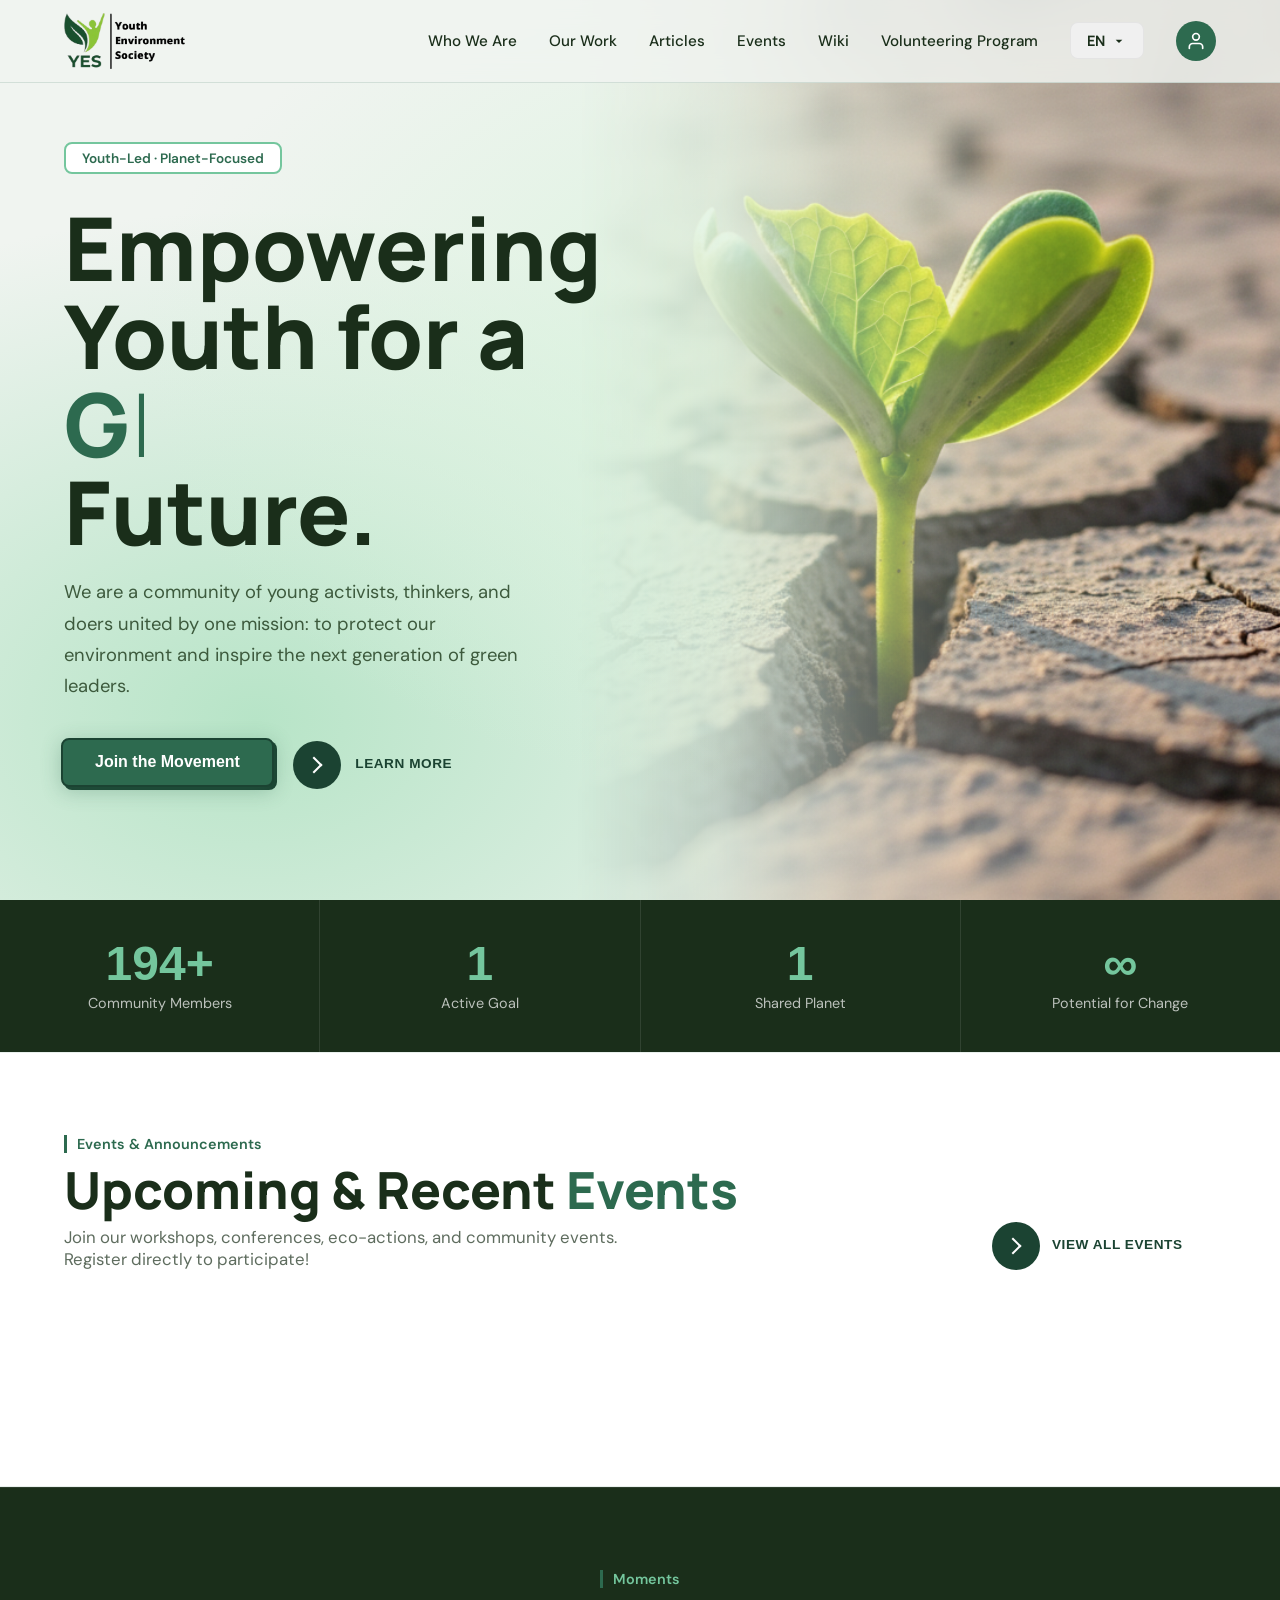
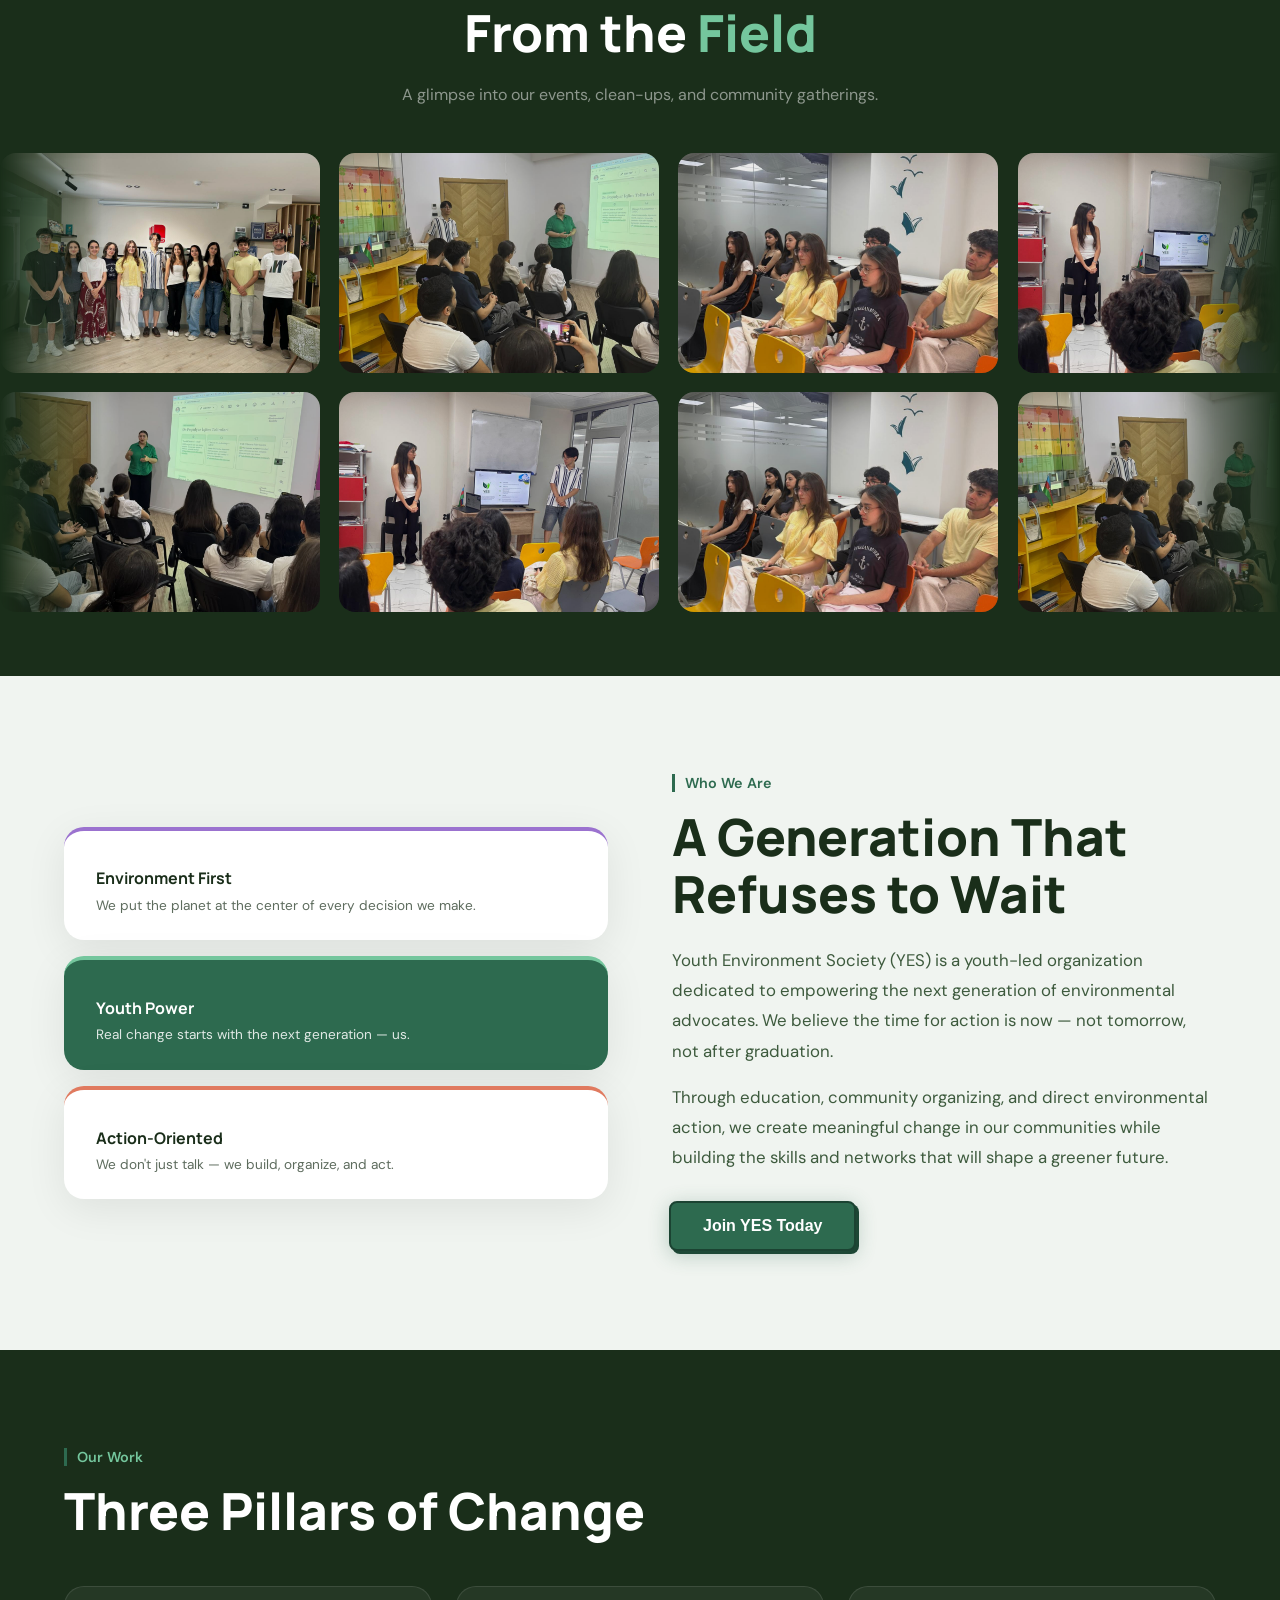
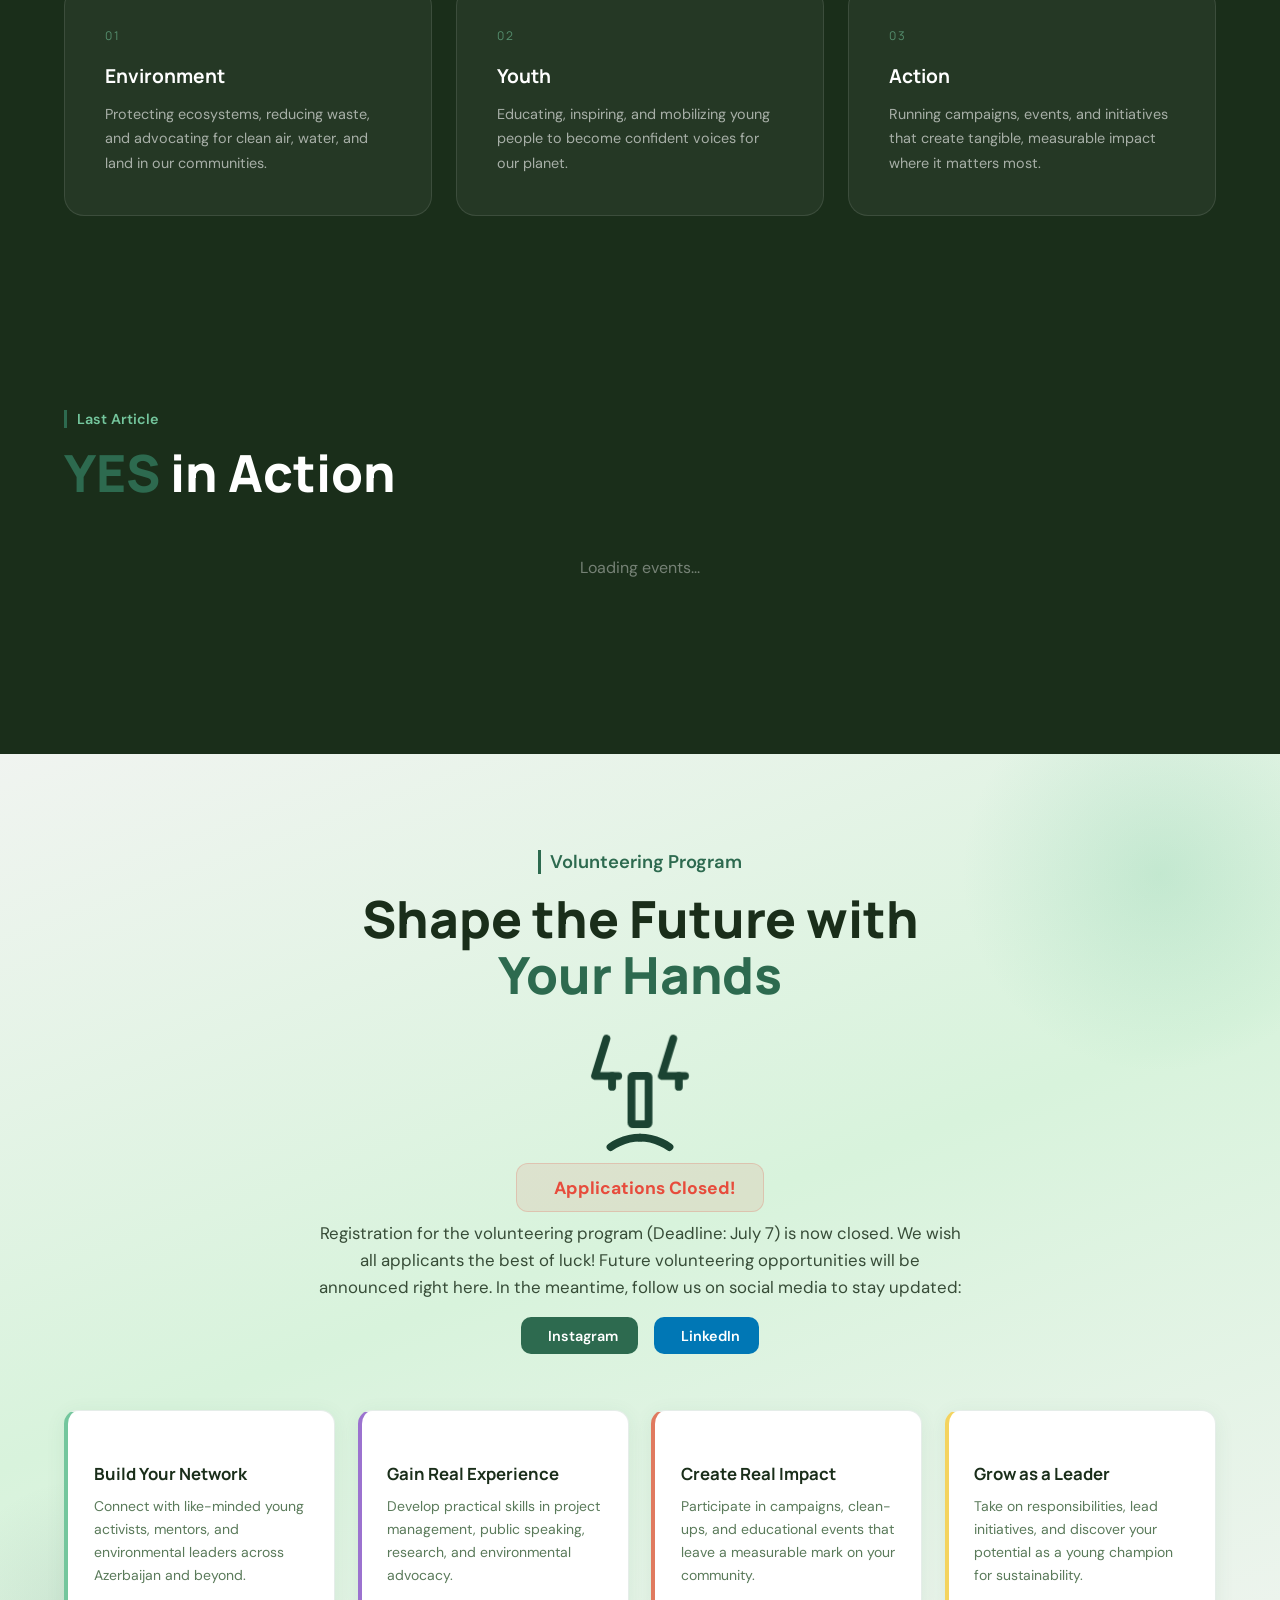
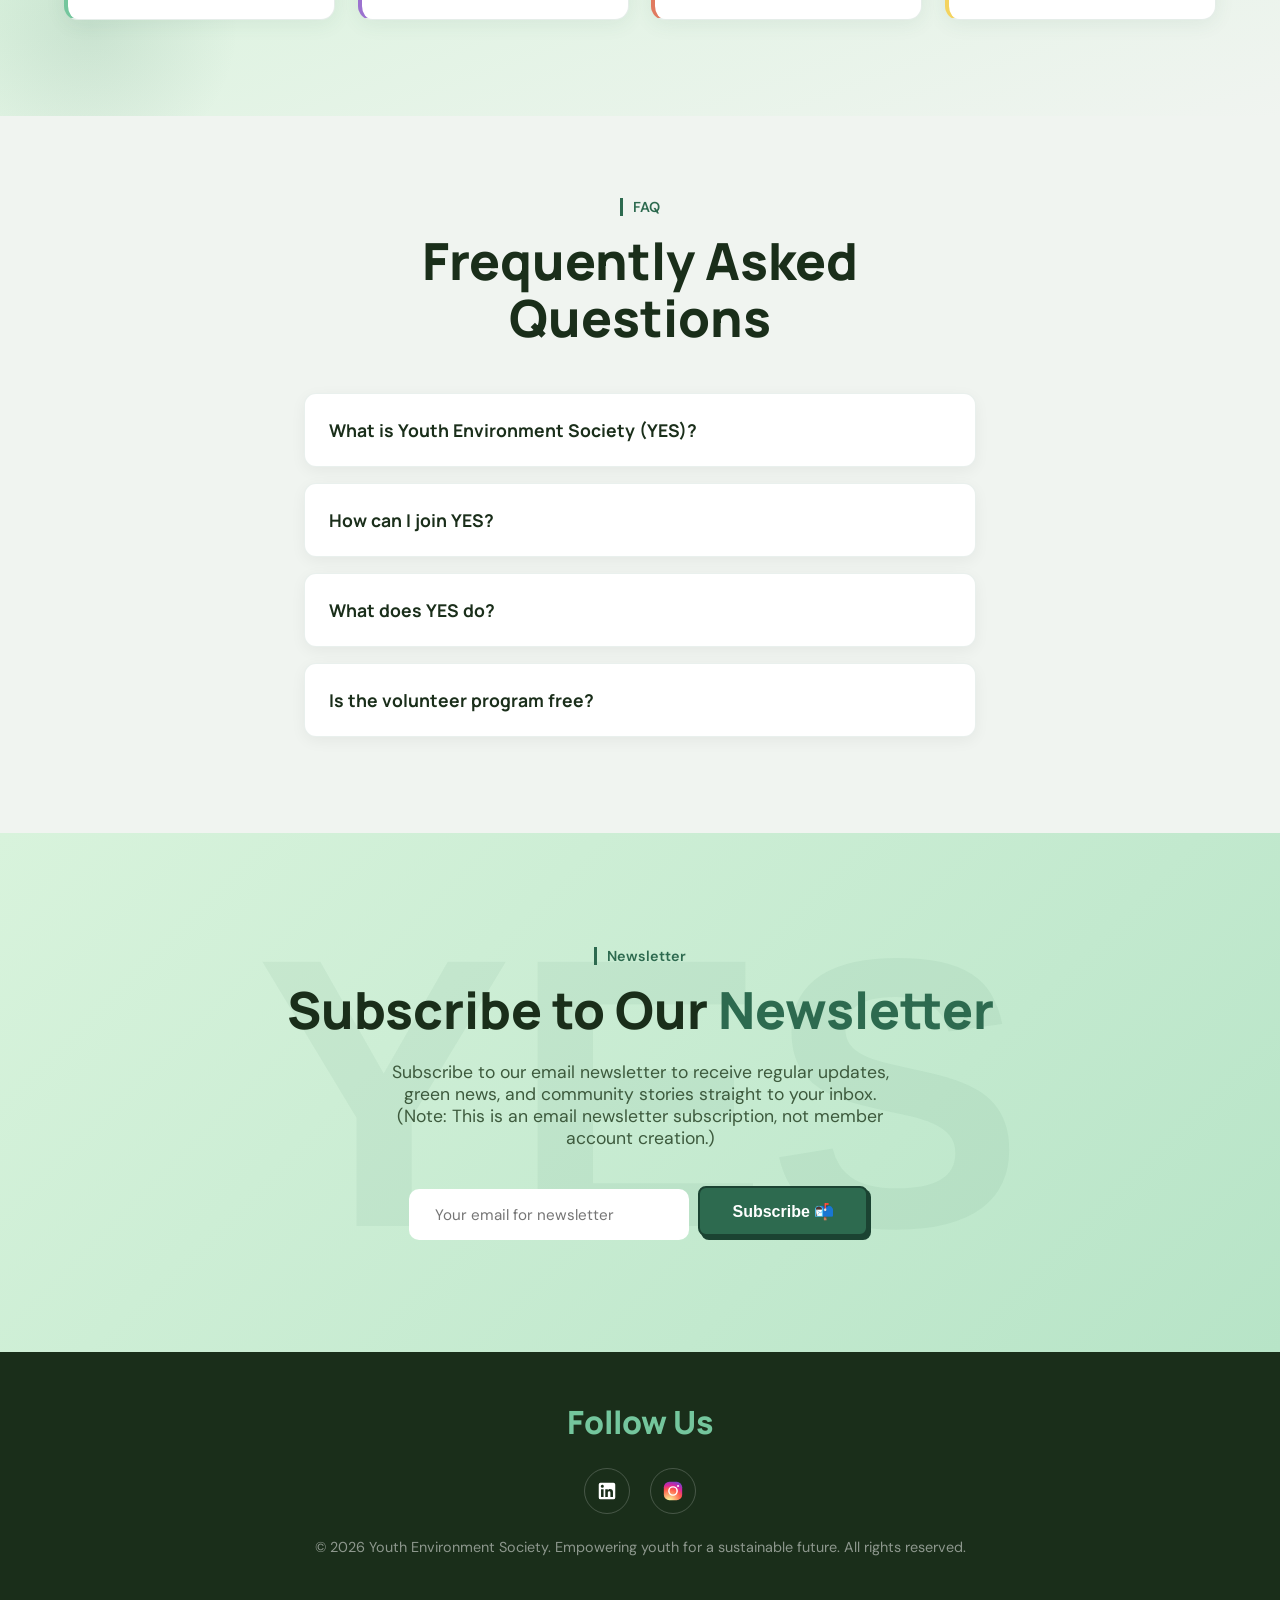
==== commit 36fbc42f: "fix: update index.html share buttons to use OG function and enhance edge function robustness for art" ====
--- a/index.html
+++ b/index.html
@@ -4452,7 +4452,7 @@
         event.stopPropagation();
         event.preventDefault();
       }
-      const shareUrl = window.location.origin + window.location.pathname.replace('index.html', '') + 'articles.html#article-' + id;
+      const shareUrl = 'https://wqcugmhjfuvnwxhspytw.supabase.co/functions/v1/og?id=' + id + '&type=article';
       navigator.clipboard.writeText(shareUrl).then(() => {
         showPopup(translations[localStorage.getItem('yes_lang') || 'en'].link_copied || 'Link copied!');
       });
@@ -4468,10 +4468,10 @@
 
     function copyShareLink() {
       const hash = window.location.hash;
-      if (!hash) return;
-
-      // Default to the clean site URL (No article-specific preview)
-      const shareUrl = window.location.origin + window.location.pathname + hash;
+      const id = hash && hash.startsWith('#article-') ? hash.replace('#article-', '') : null;
+      const shareUrl = id
+        ? 'https://wqcugmhjfuvnwxhspytw.supabase.co/functions/v1/og?id=' + id + '&type=article'
+        : window.location.origin + window.location.pathname;
 
       navigator.clipboard.writeText(shareUrl).then(() => {
         const btn = document.getElementById('modal-share-btn');
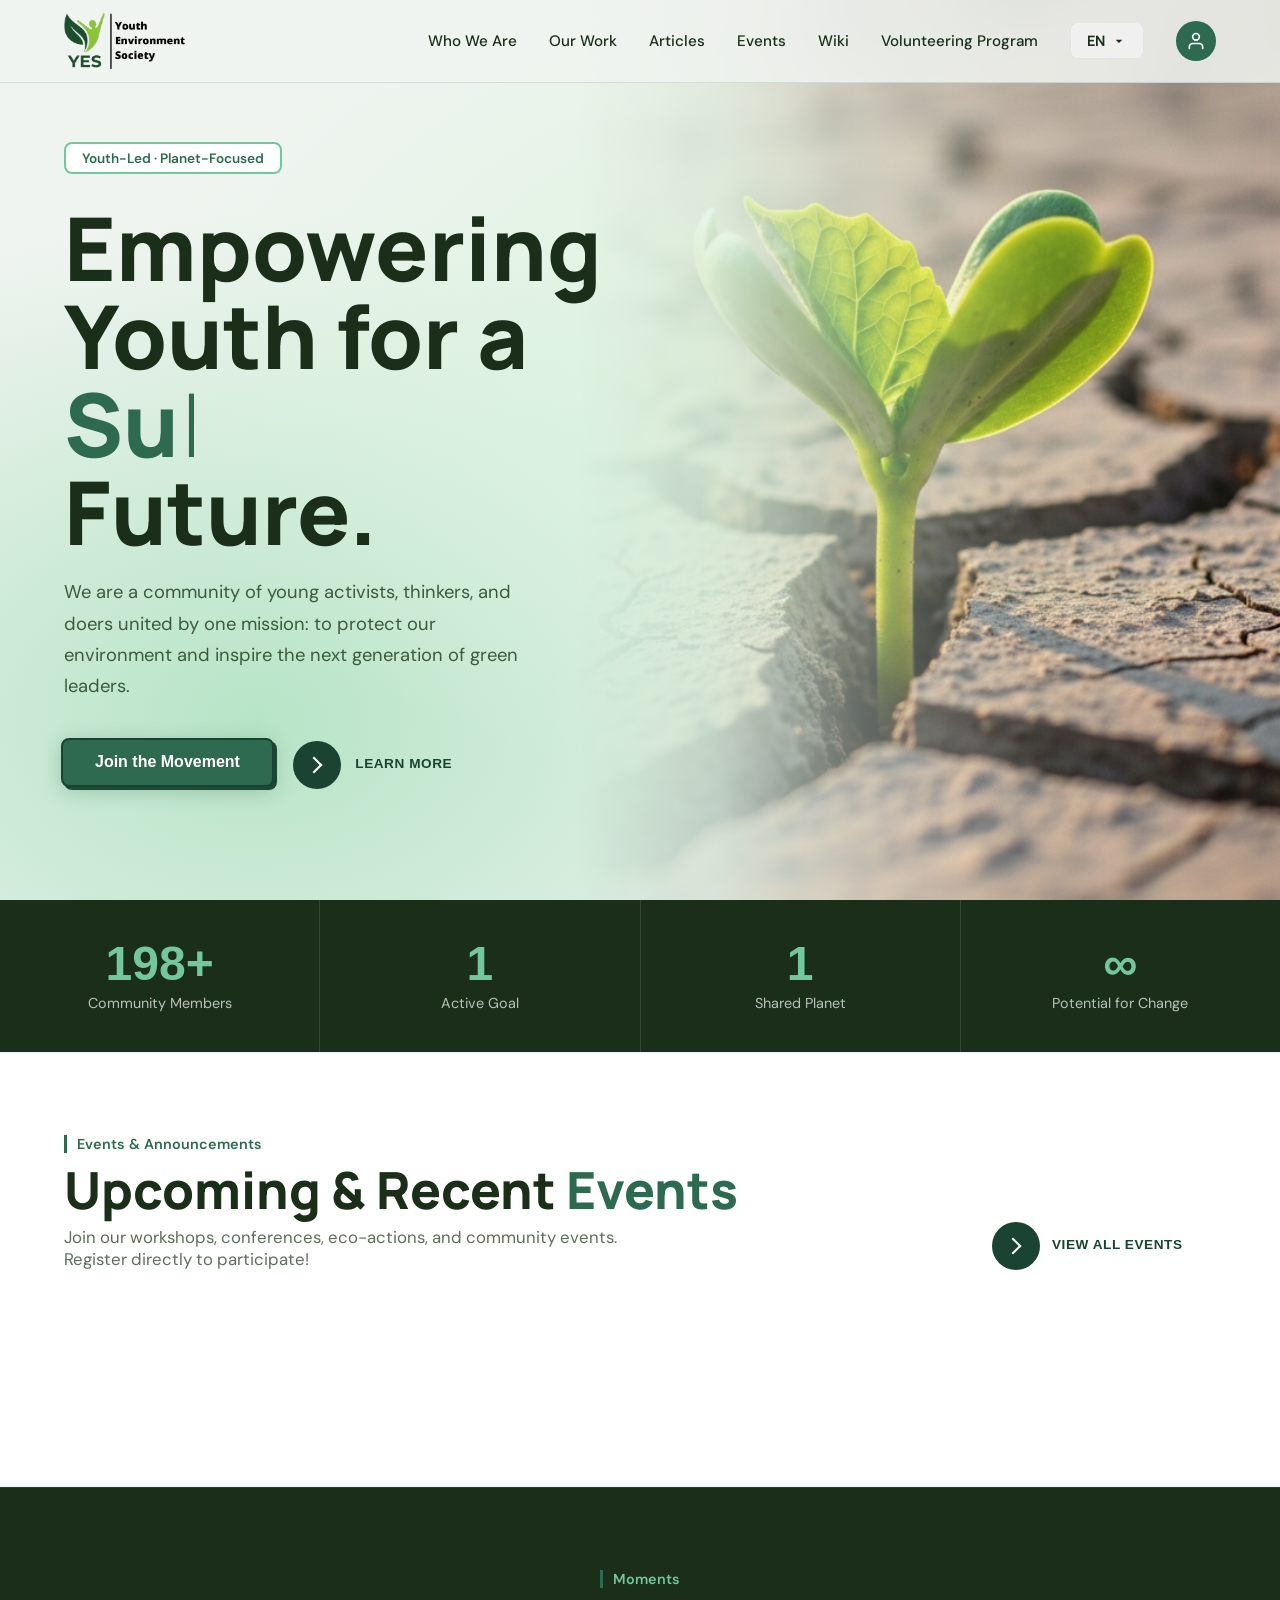
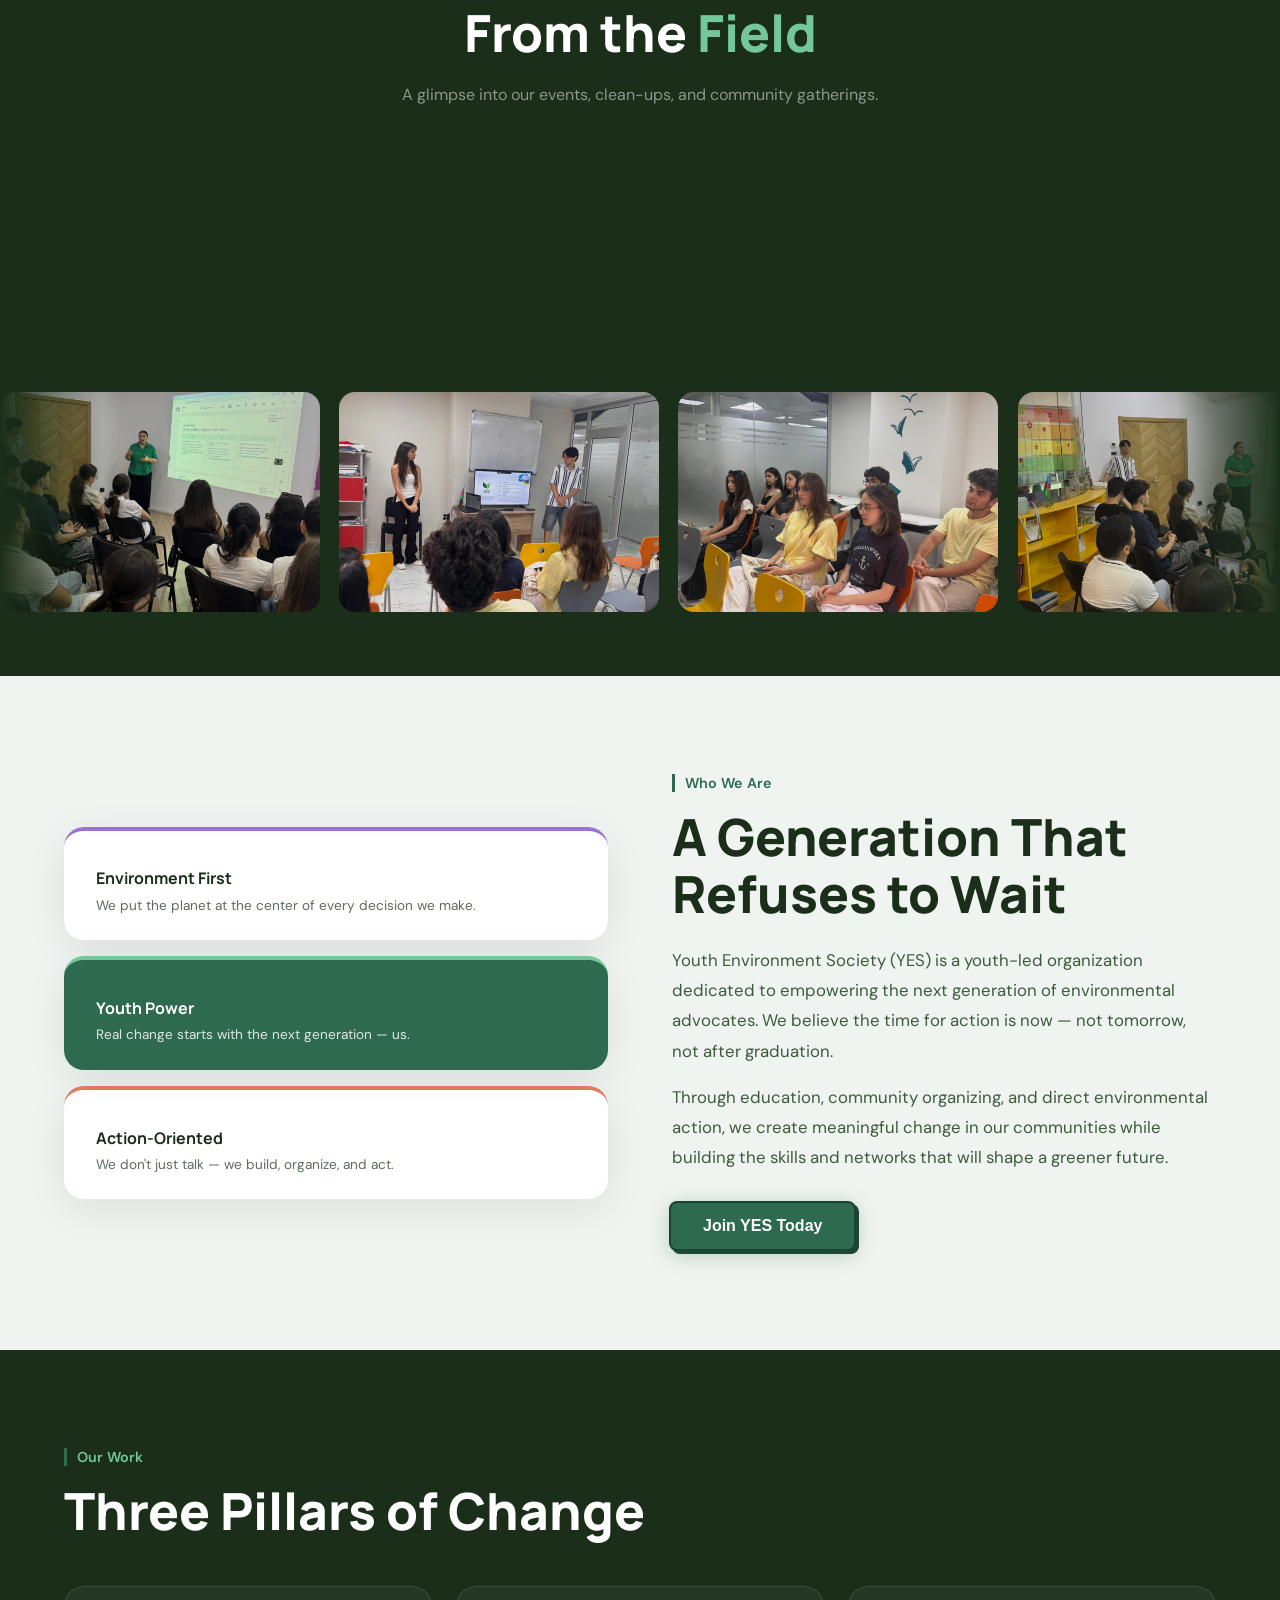
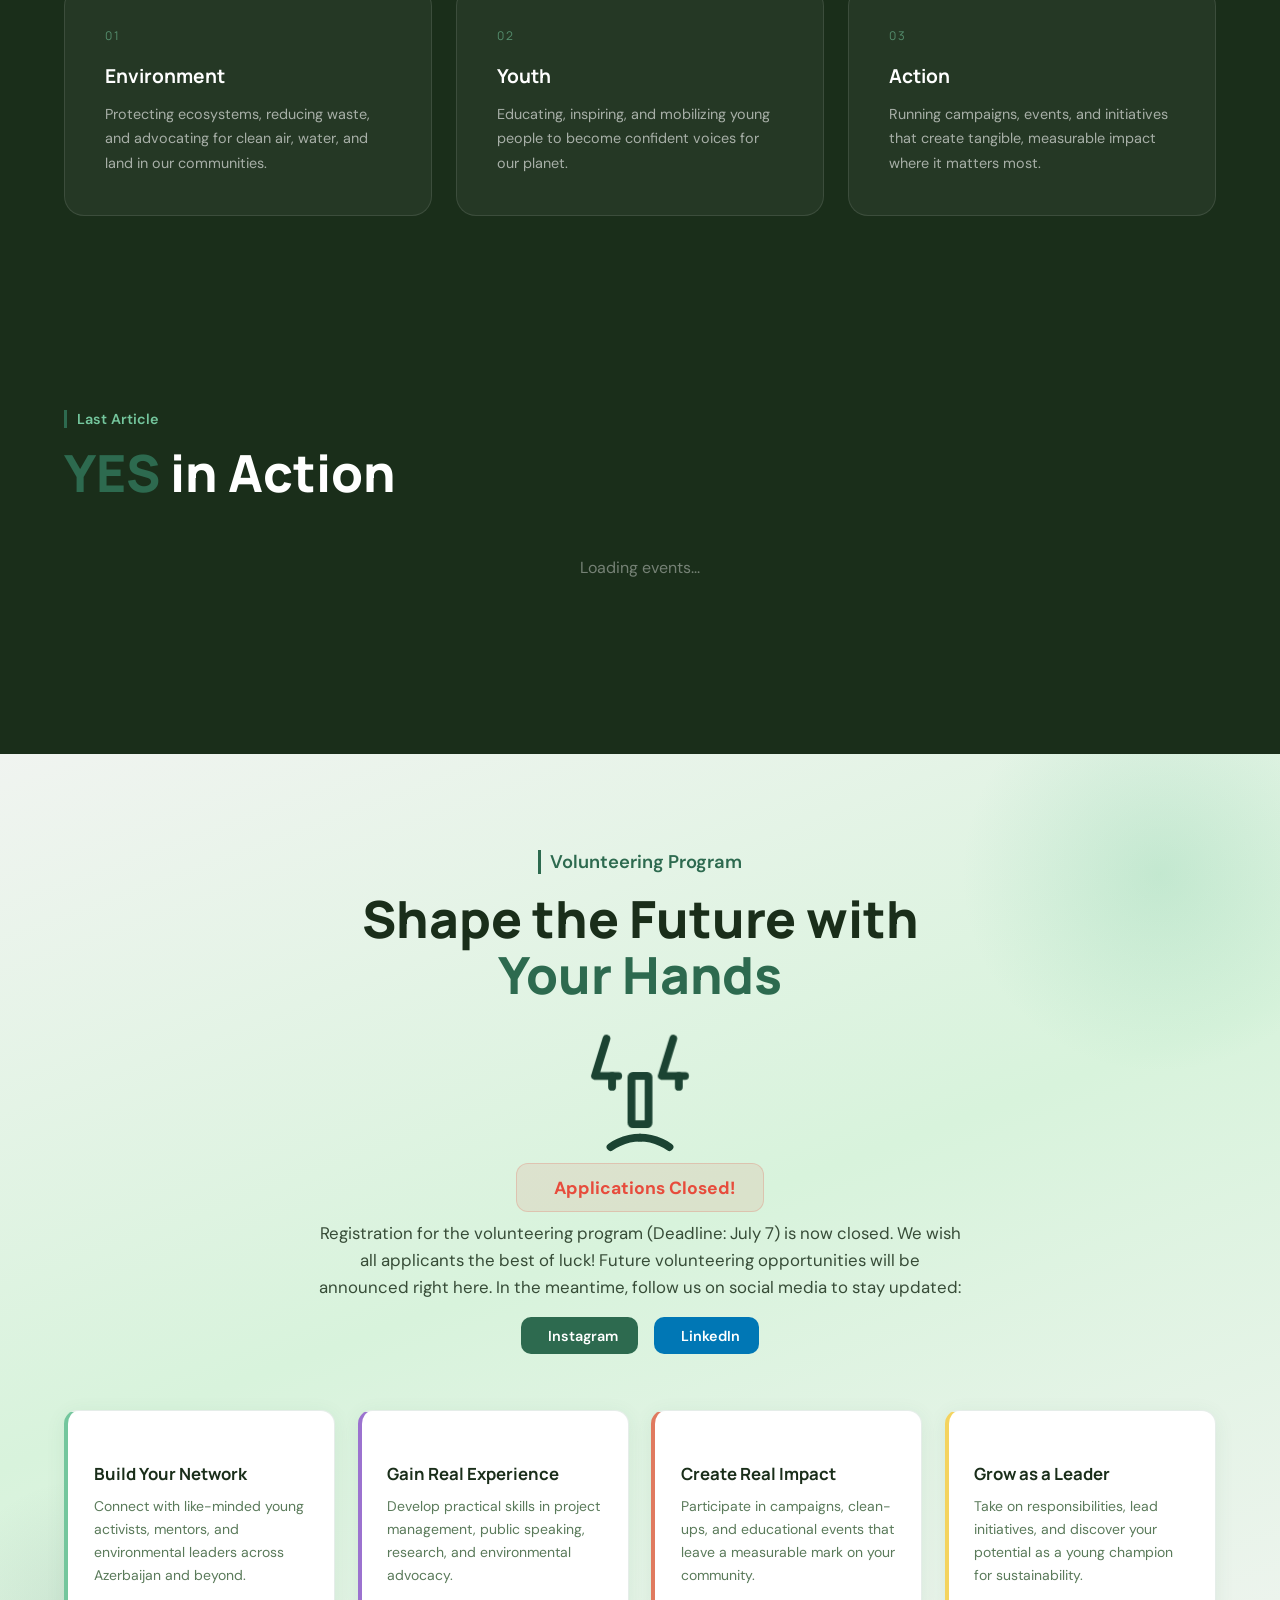
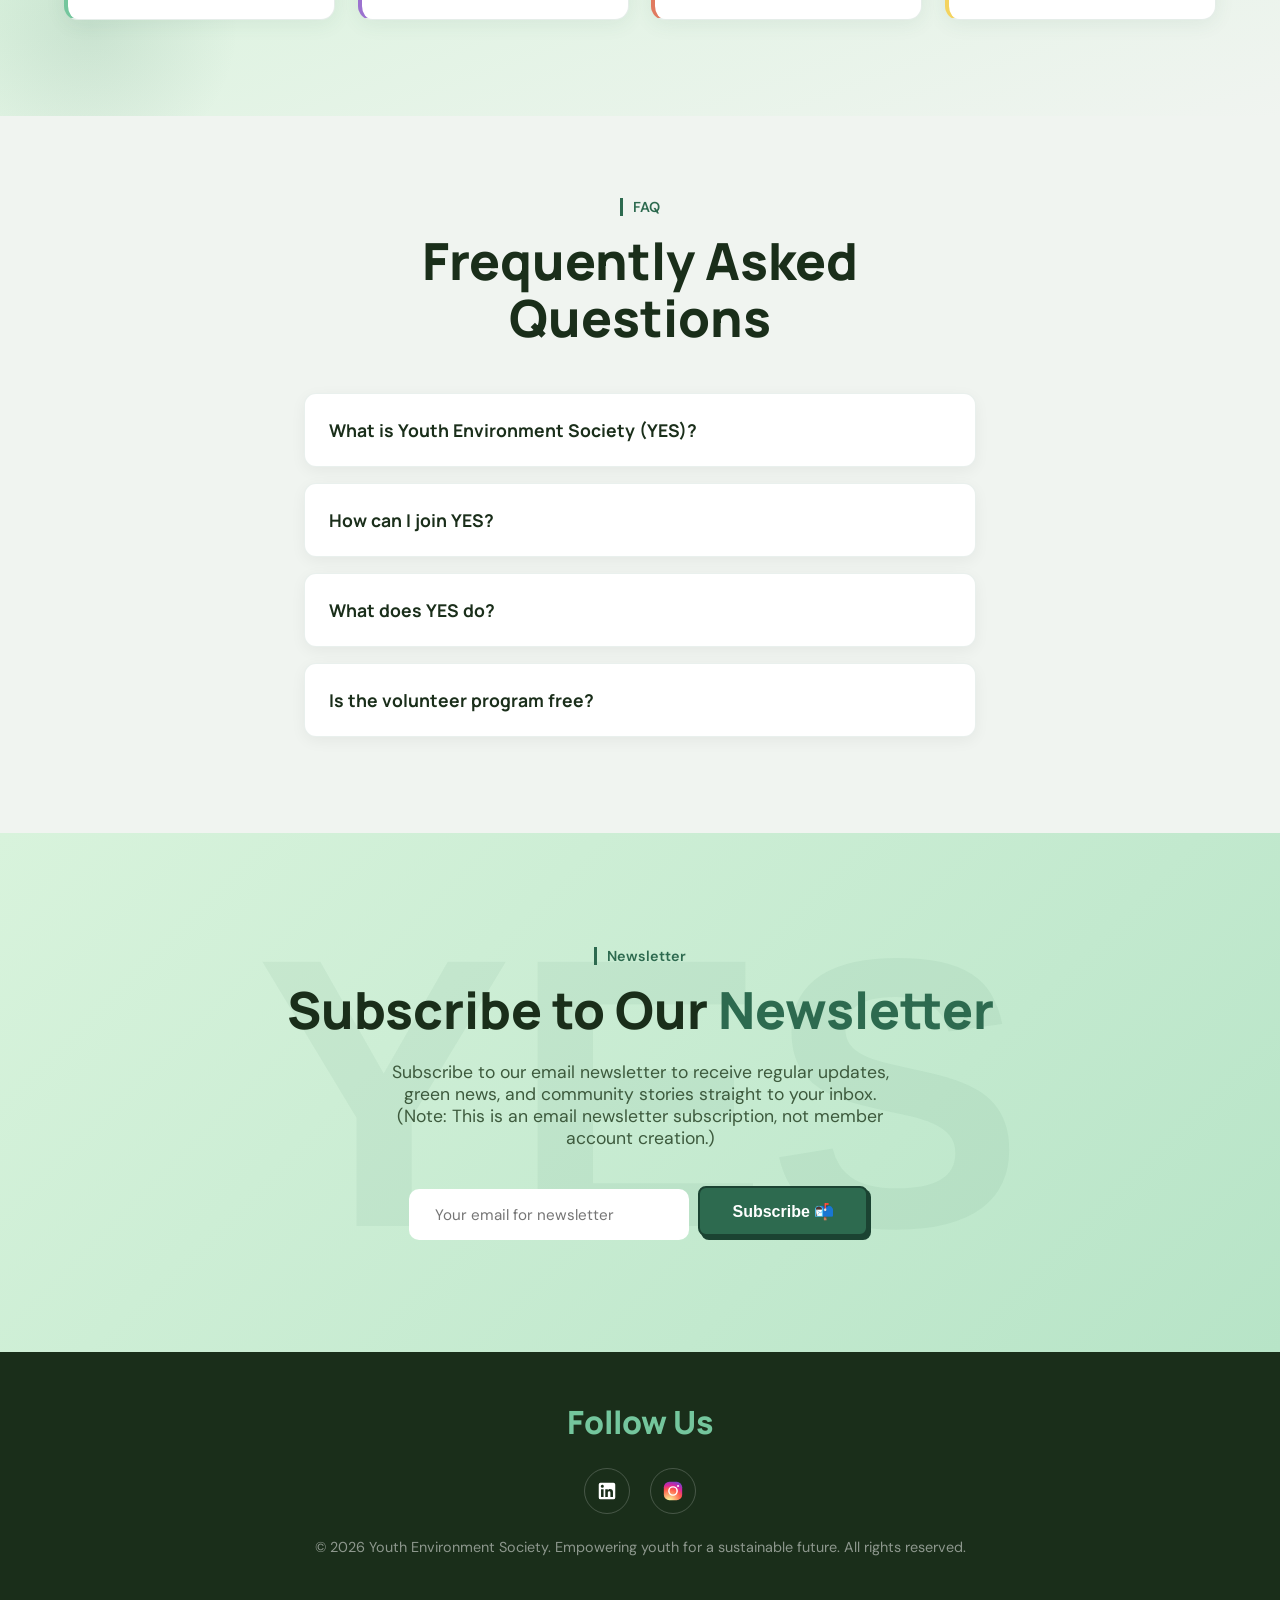
==== commit 3614f73a: "update(index): increase community members counter from 200+ to 210+" ====
--- a/index.html
+++ b/index.html
@@ -2342,7 +2342,7 @@
   <!-- STATS -->
   <div class="stats">
     <div class="stat">
-      <div class="stat-number">200+</div>
+      <div class="stat-number">210+</div>
       <div class="stat-label" data-i18n="stat_1_label">Community Members</div>
     </div>
     <div class="stat">
@@ -5213,12 +5213,12 @@
         });
     }
 
-    // Animated 200+ counter
+    // Animated 210+ counter
     document.addEventListener('DOMContentLoaded', () => {
       const statsSection = document.querySelector('.stats');
       const memberCounter = document.querySelector('.stat:nth-child(1) .stat-number');
 
-      if (statsSection && memberCounter && (memberCounter.innerText.includes('200') || memberCounter.innerText.includes('190') || memberCounter.innerText.includes('180'))) {
+      if (statsSection && memberCounter && (memberCounter.innerText.includes('210') || memberCounter.innerText.includes('200') || memberCounter.innerText.includes('190') || memberCounter.innerText.includes('180'))) {
         let started = false;
         // Start from 0
         memberCounter.innerText = '0+';
@@ -5226,7 +5226,7 @@
         const observer = new IntersectionObserver((entries) => {
           if (entries[0].isIntersecting && !started) {
             started = true;
-            const target = 200;
+            const target = 210;
             const duration = 3000; // 3 seconds
             const startTime = performance.now();
 
@@ -5243,7 +5243,7 @@
               if (progress < 1) {
                 requestAnimationFrame(updateCounter);
               } else {
-                memberCounter.innerText = '200+';
+                memberCounter.innerText = '210+';
               }
             };
 
